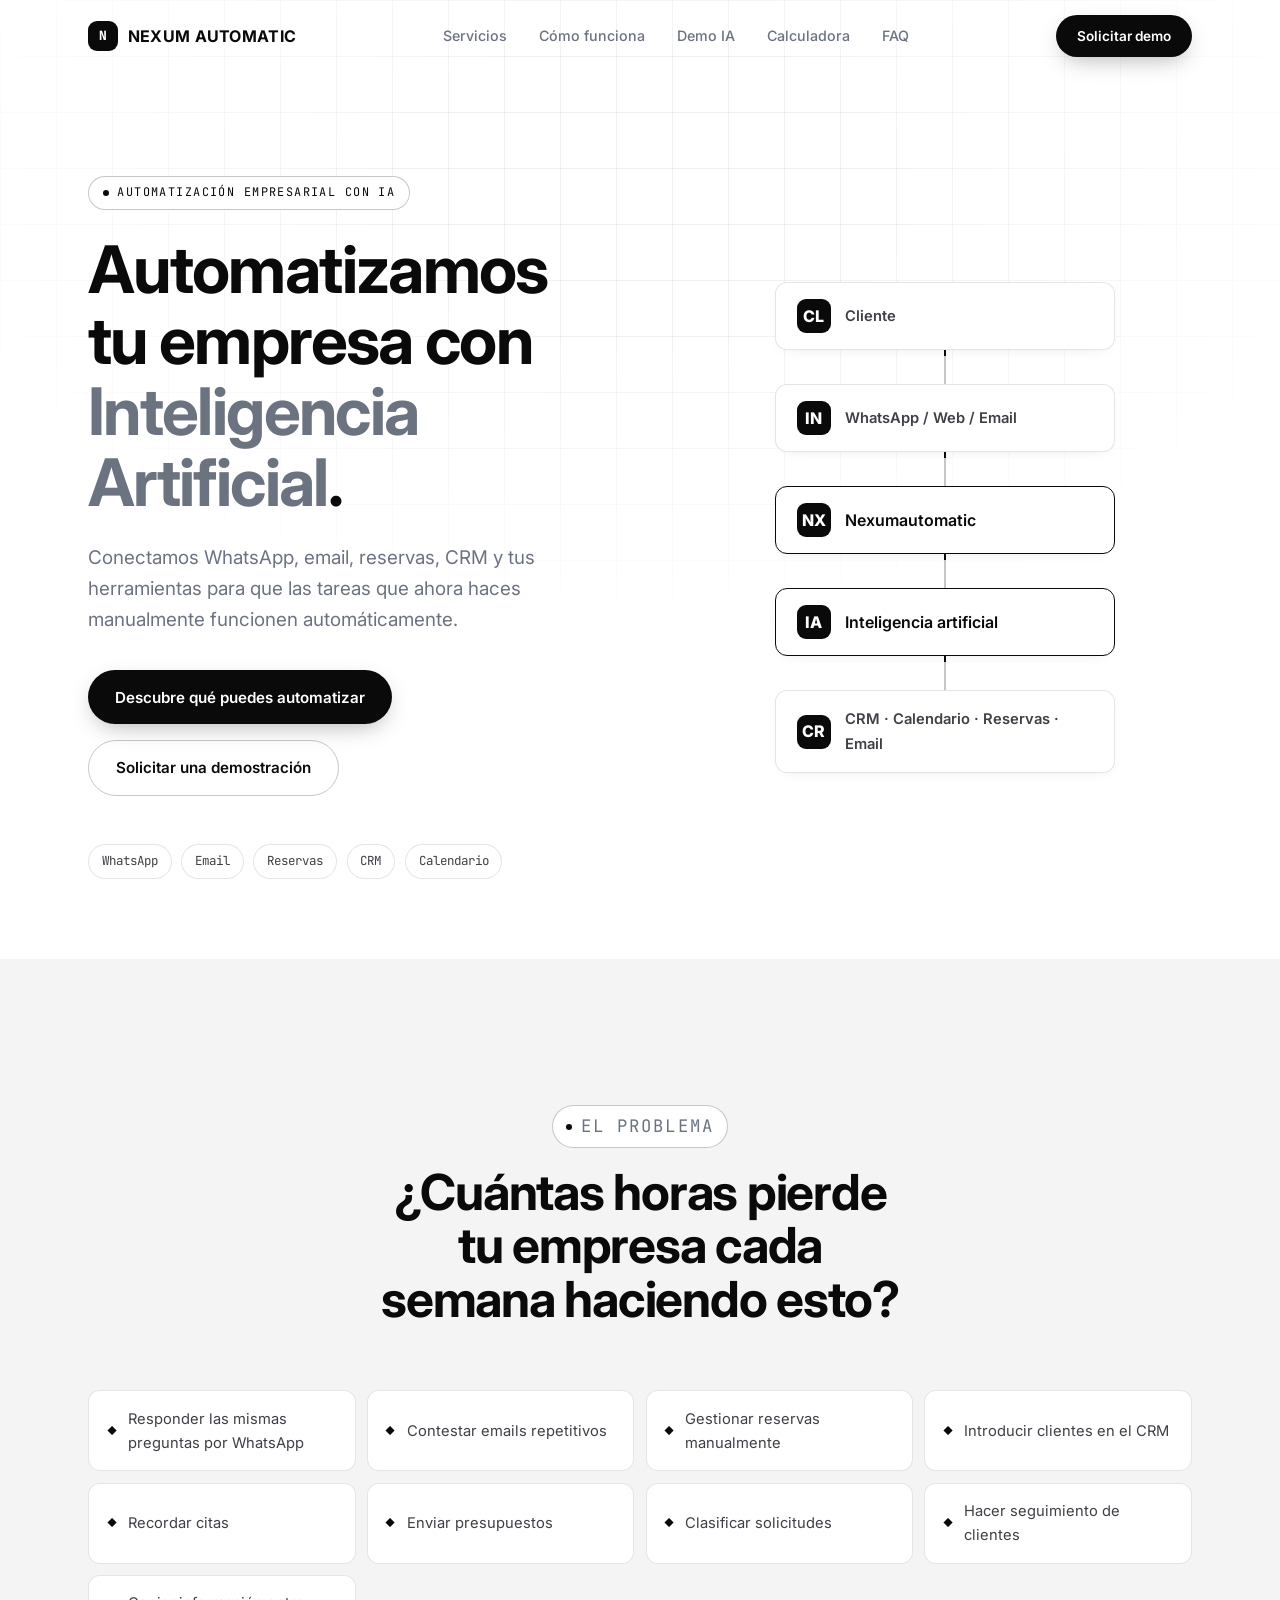
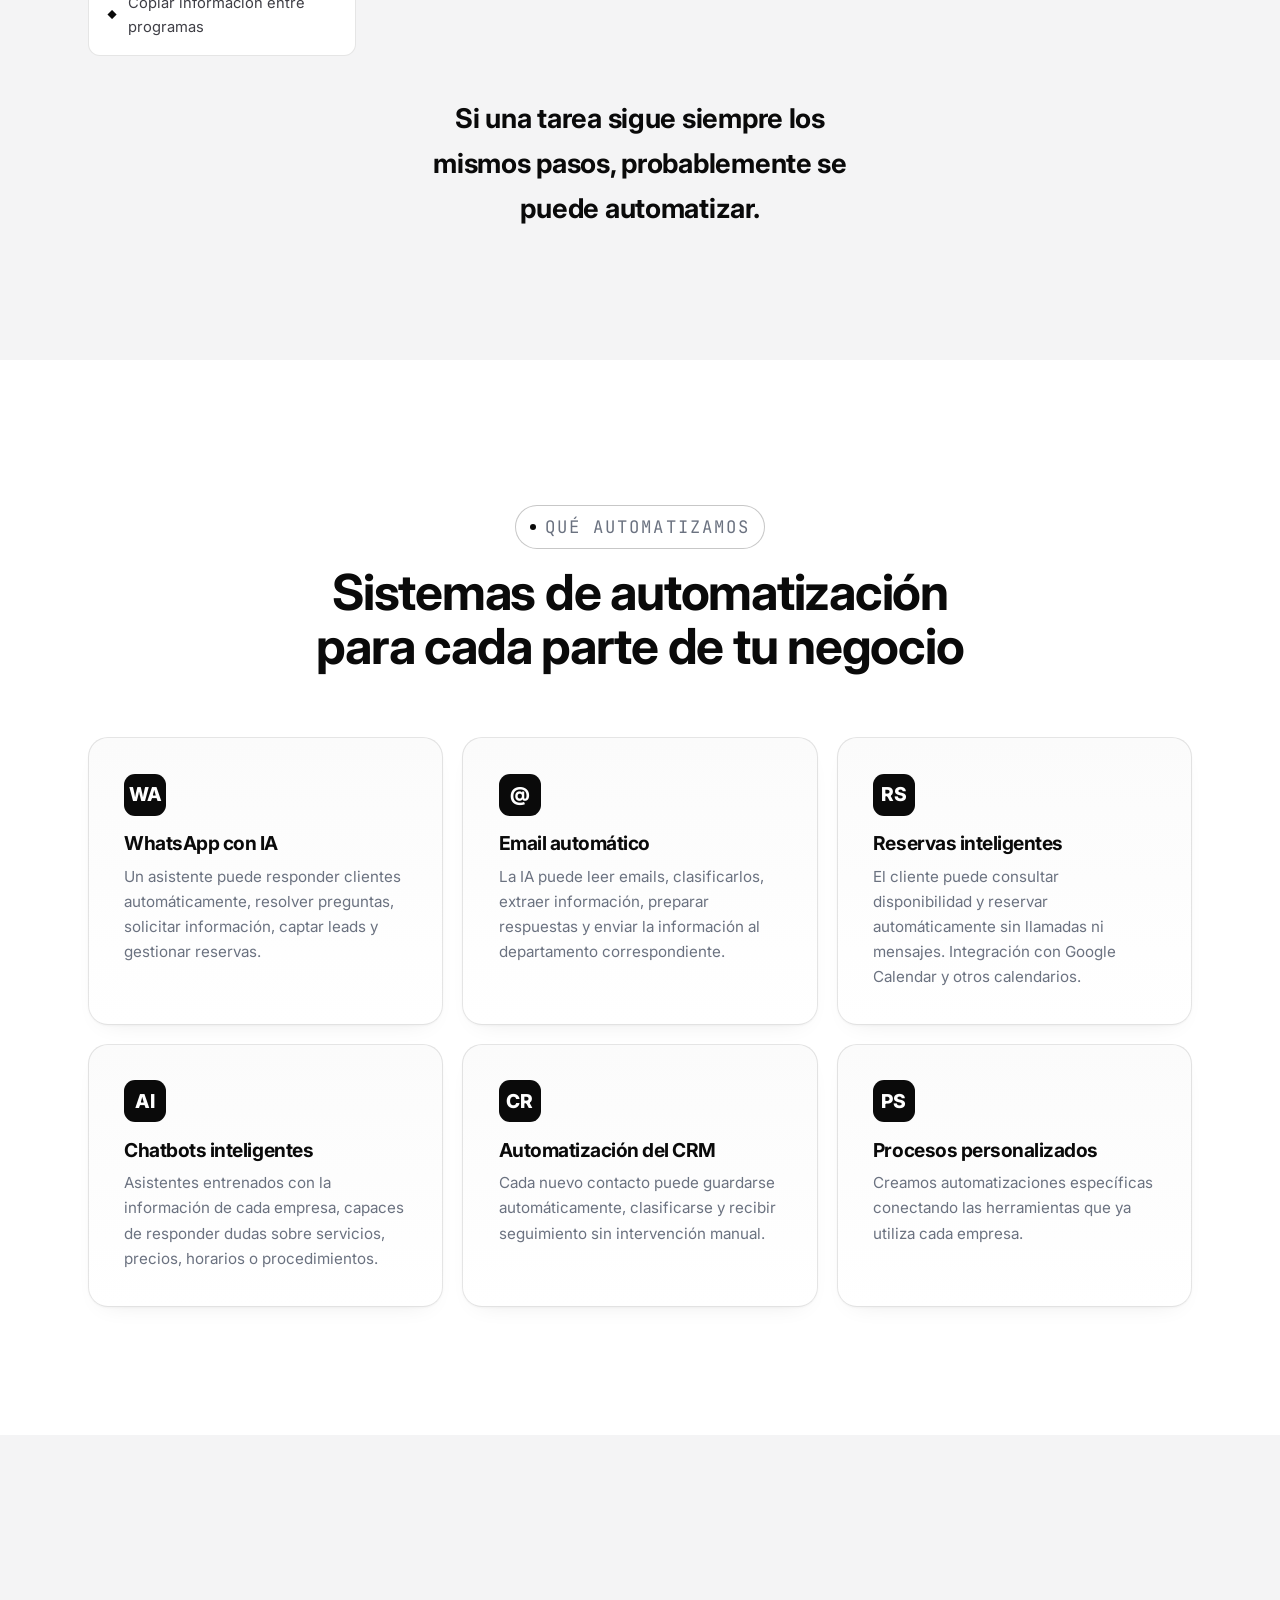
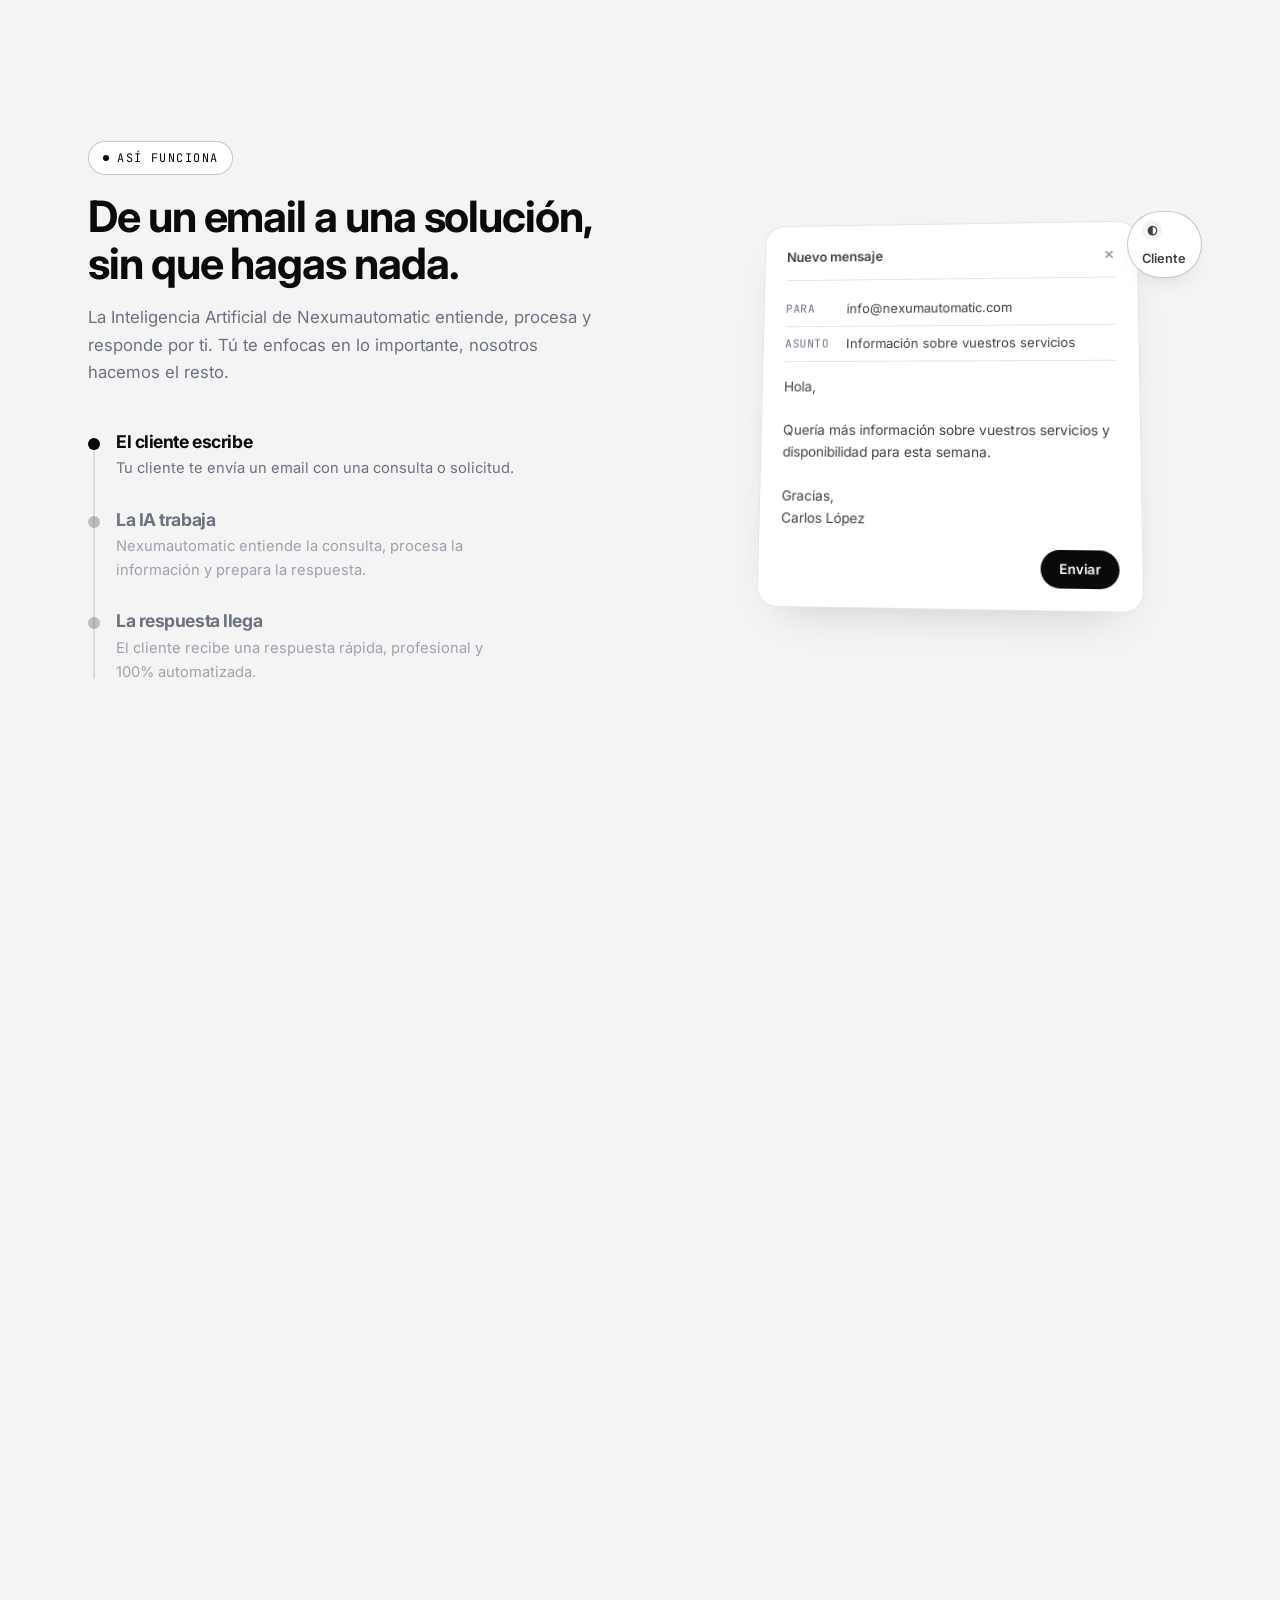
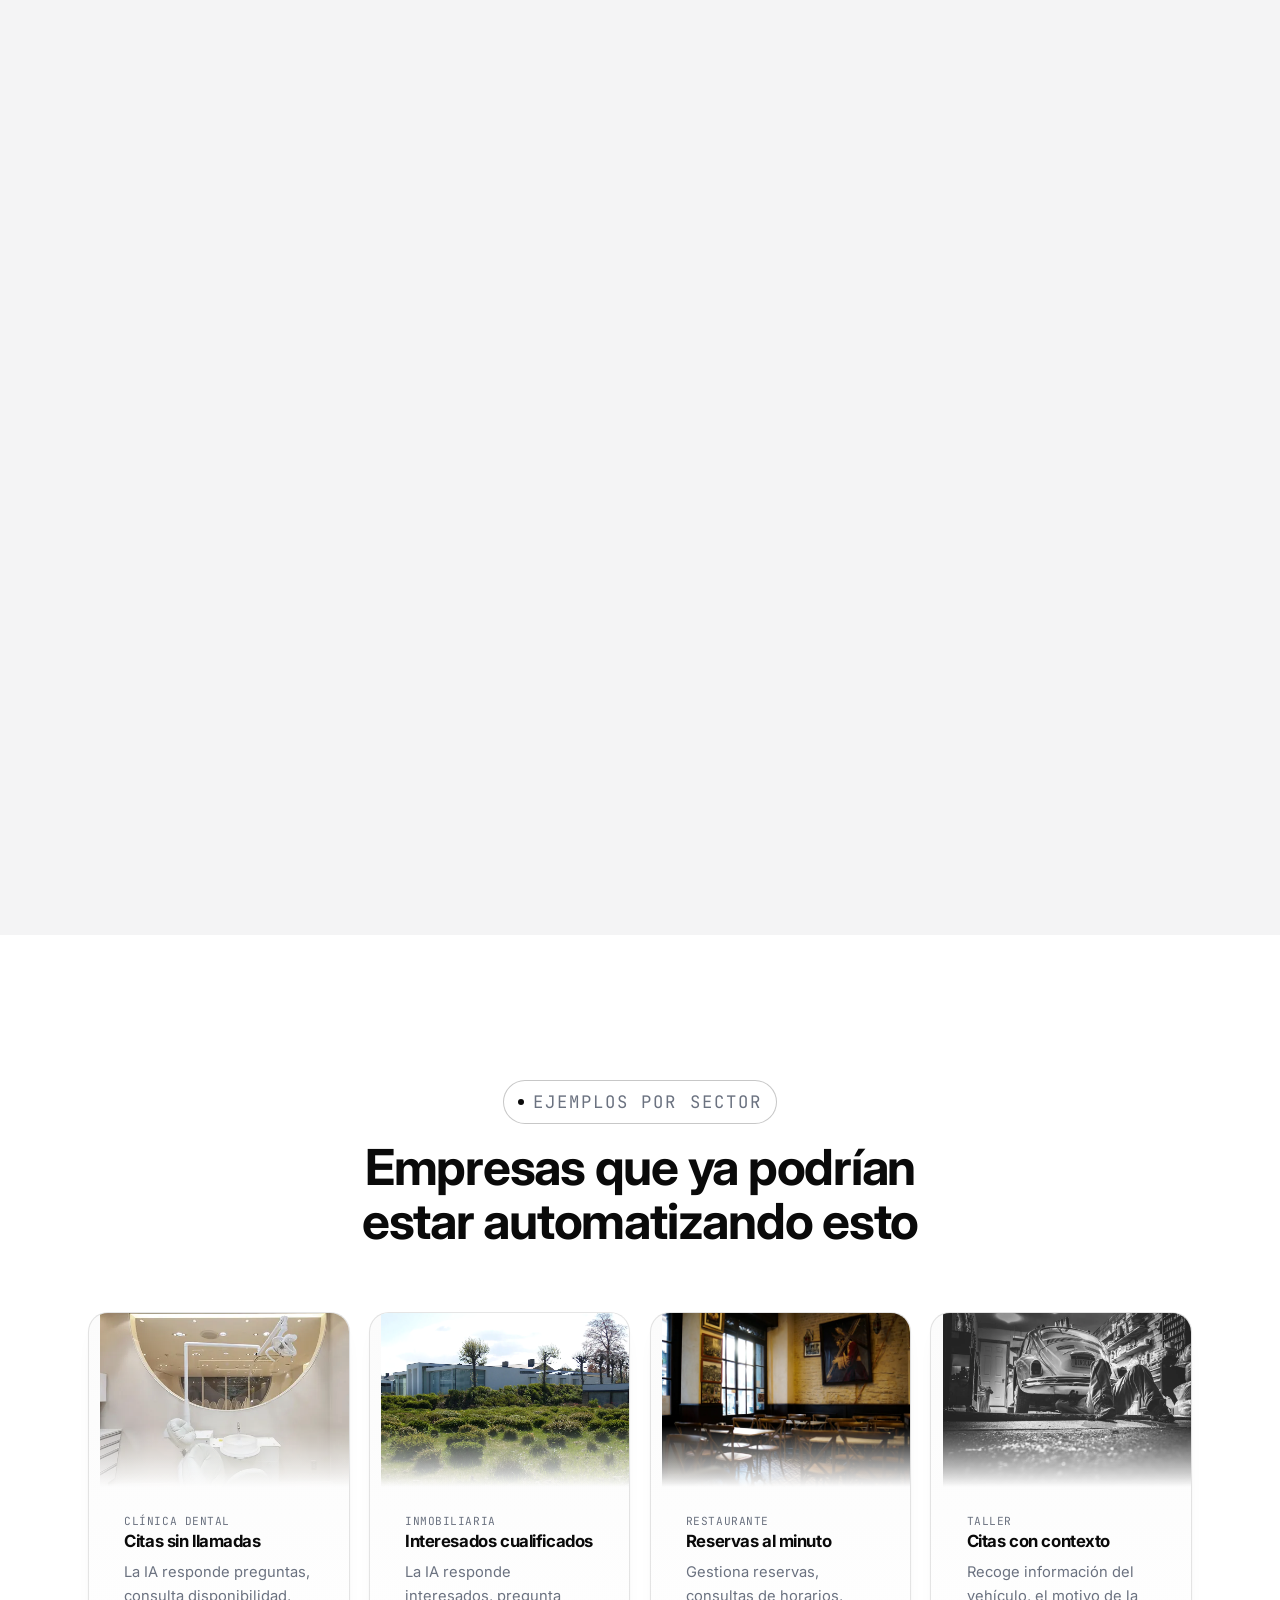
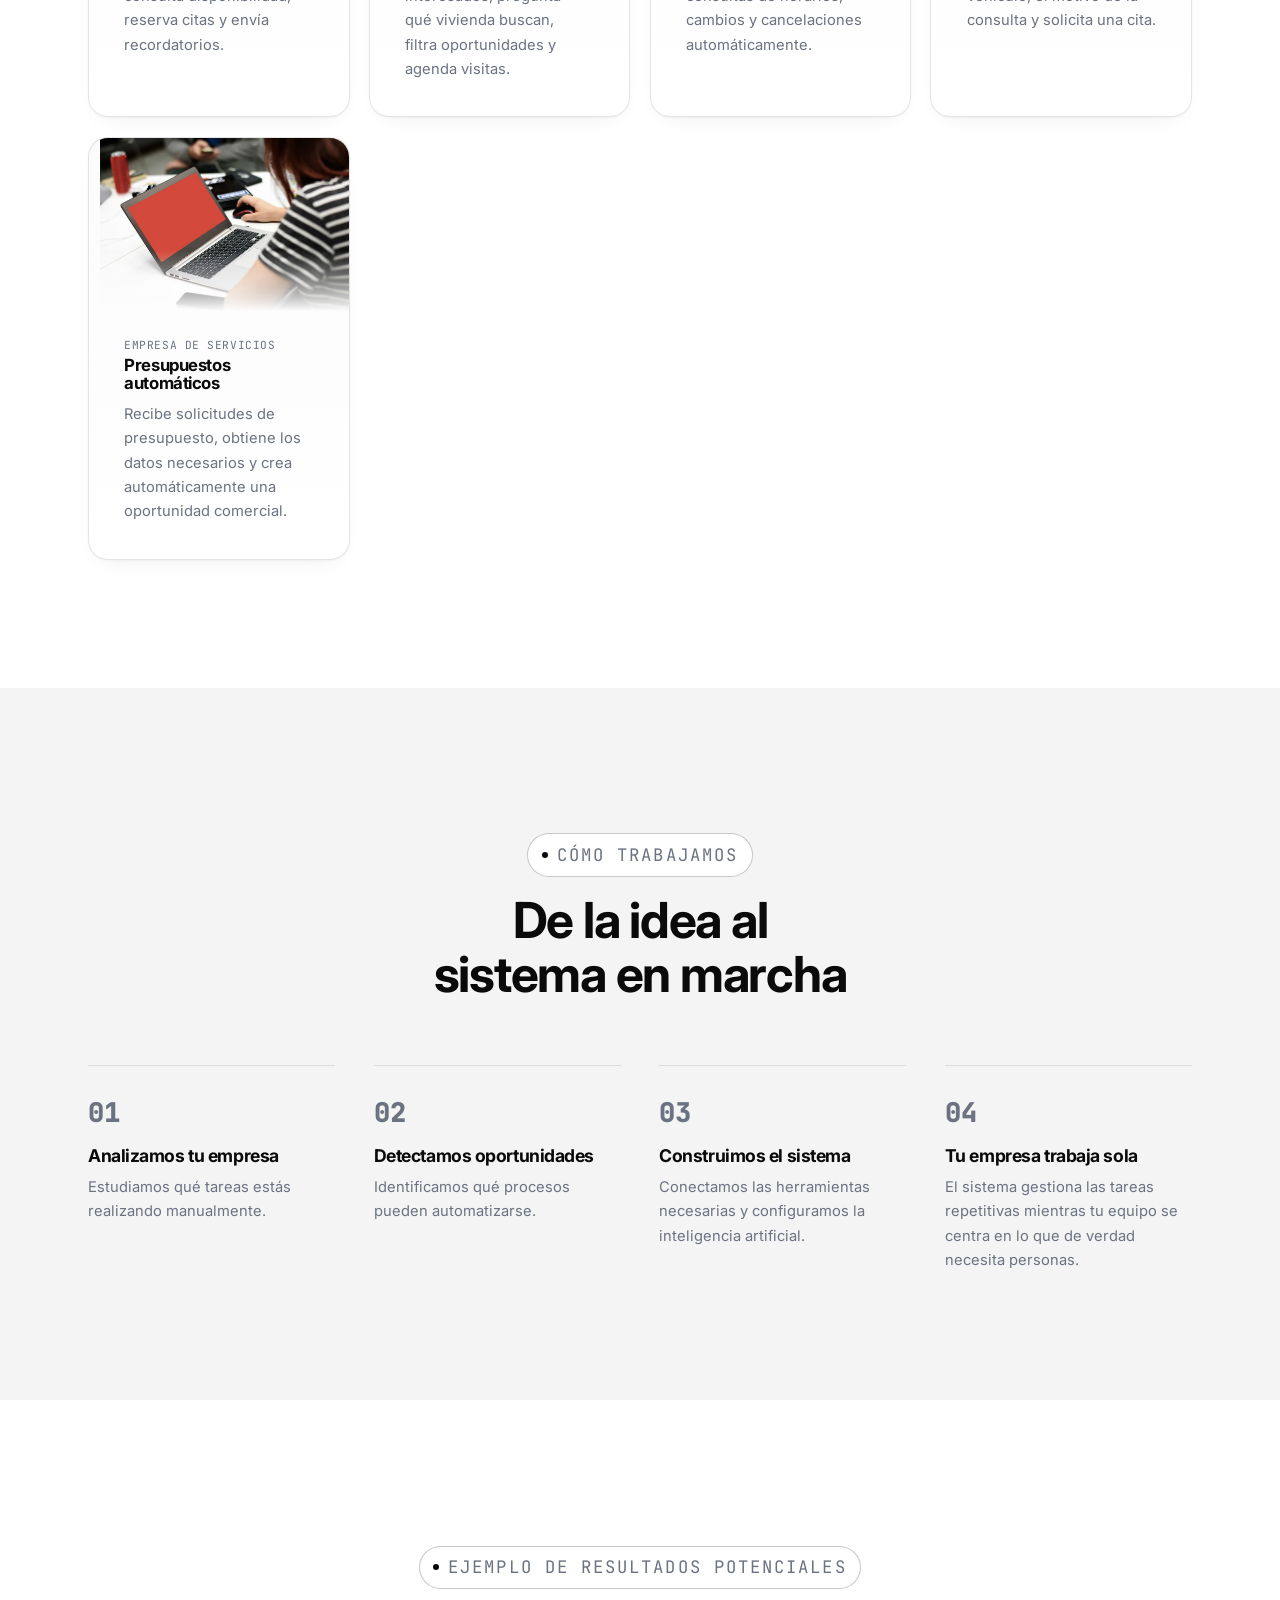
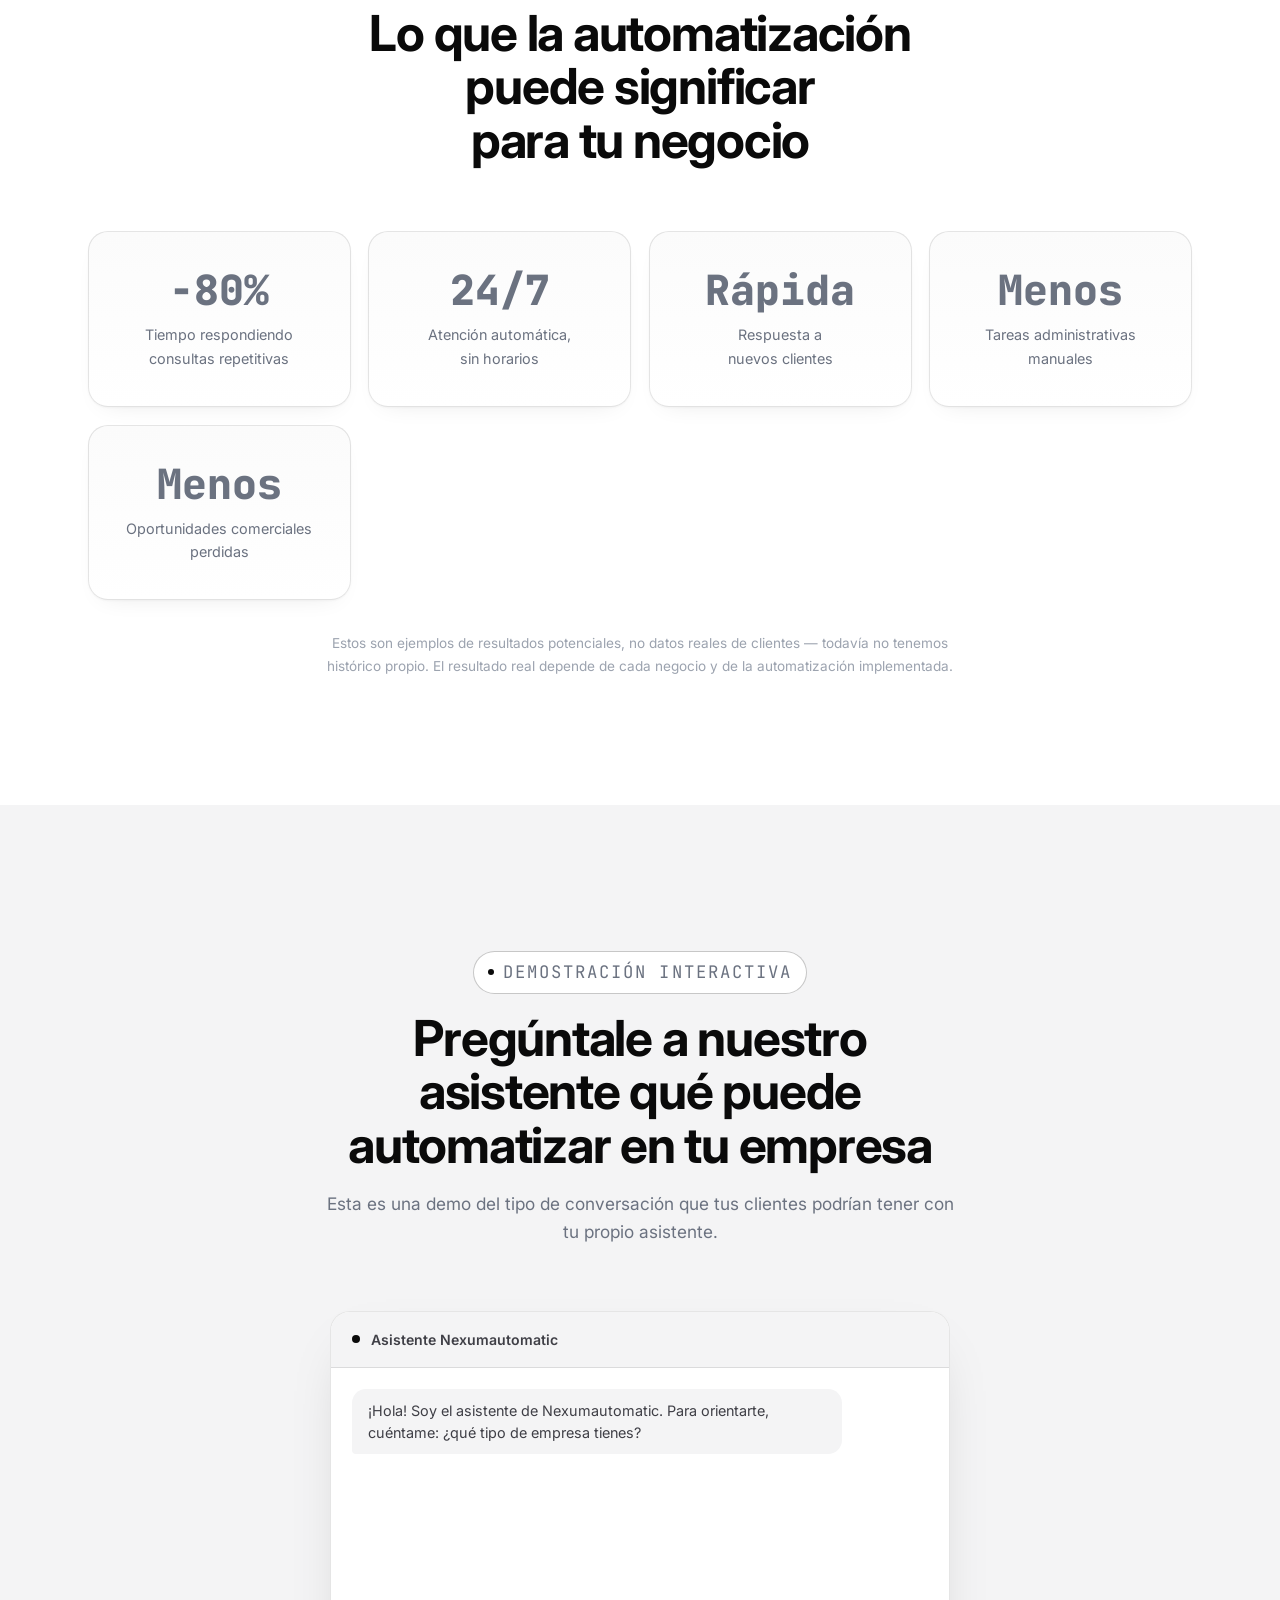
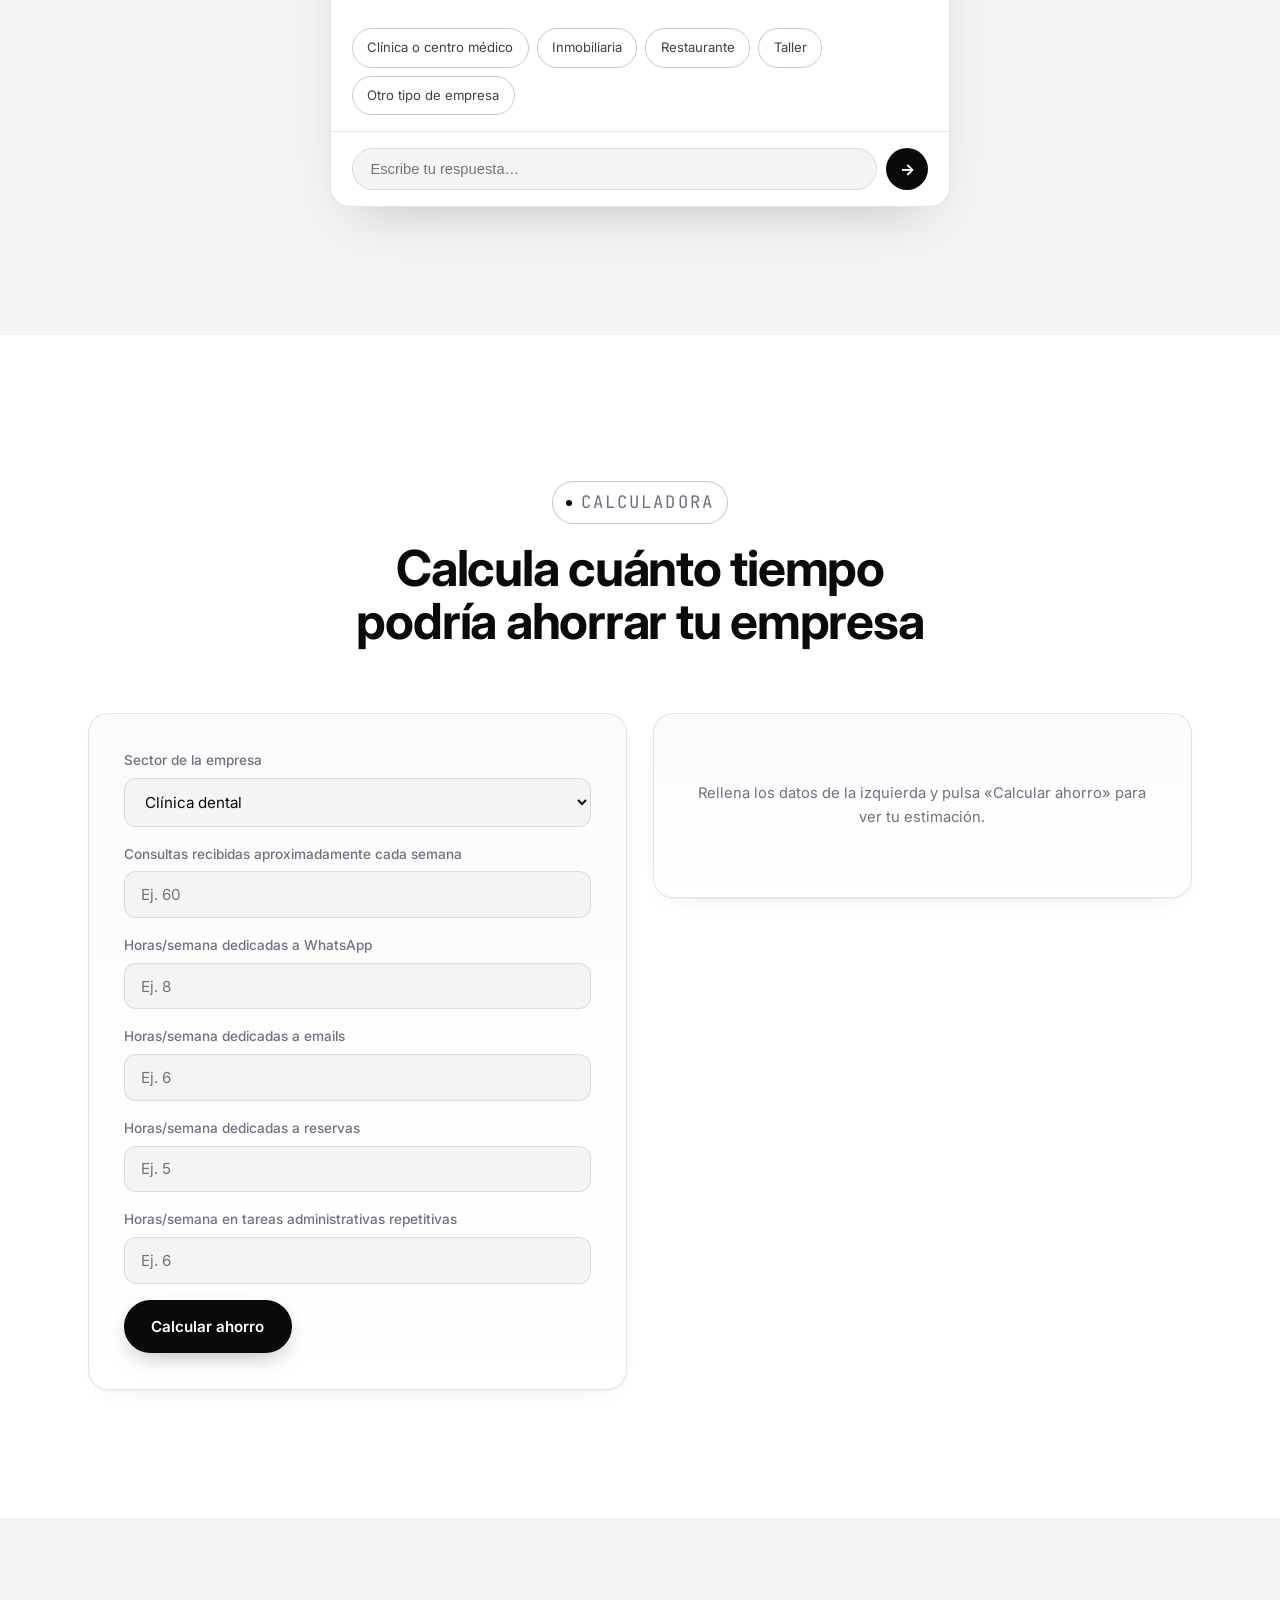
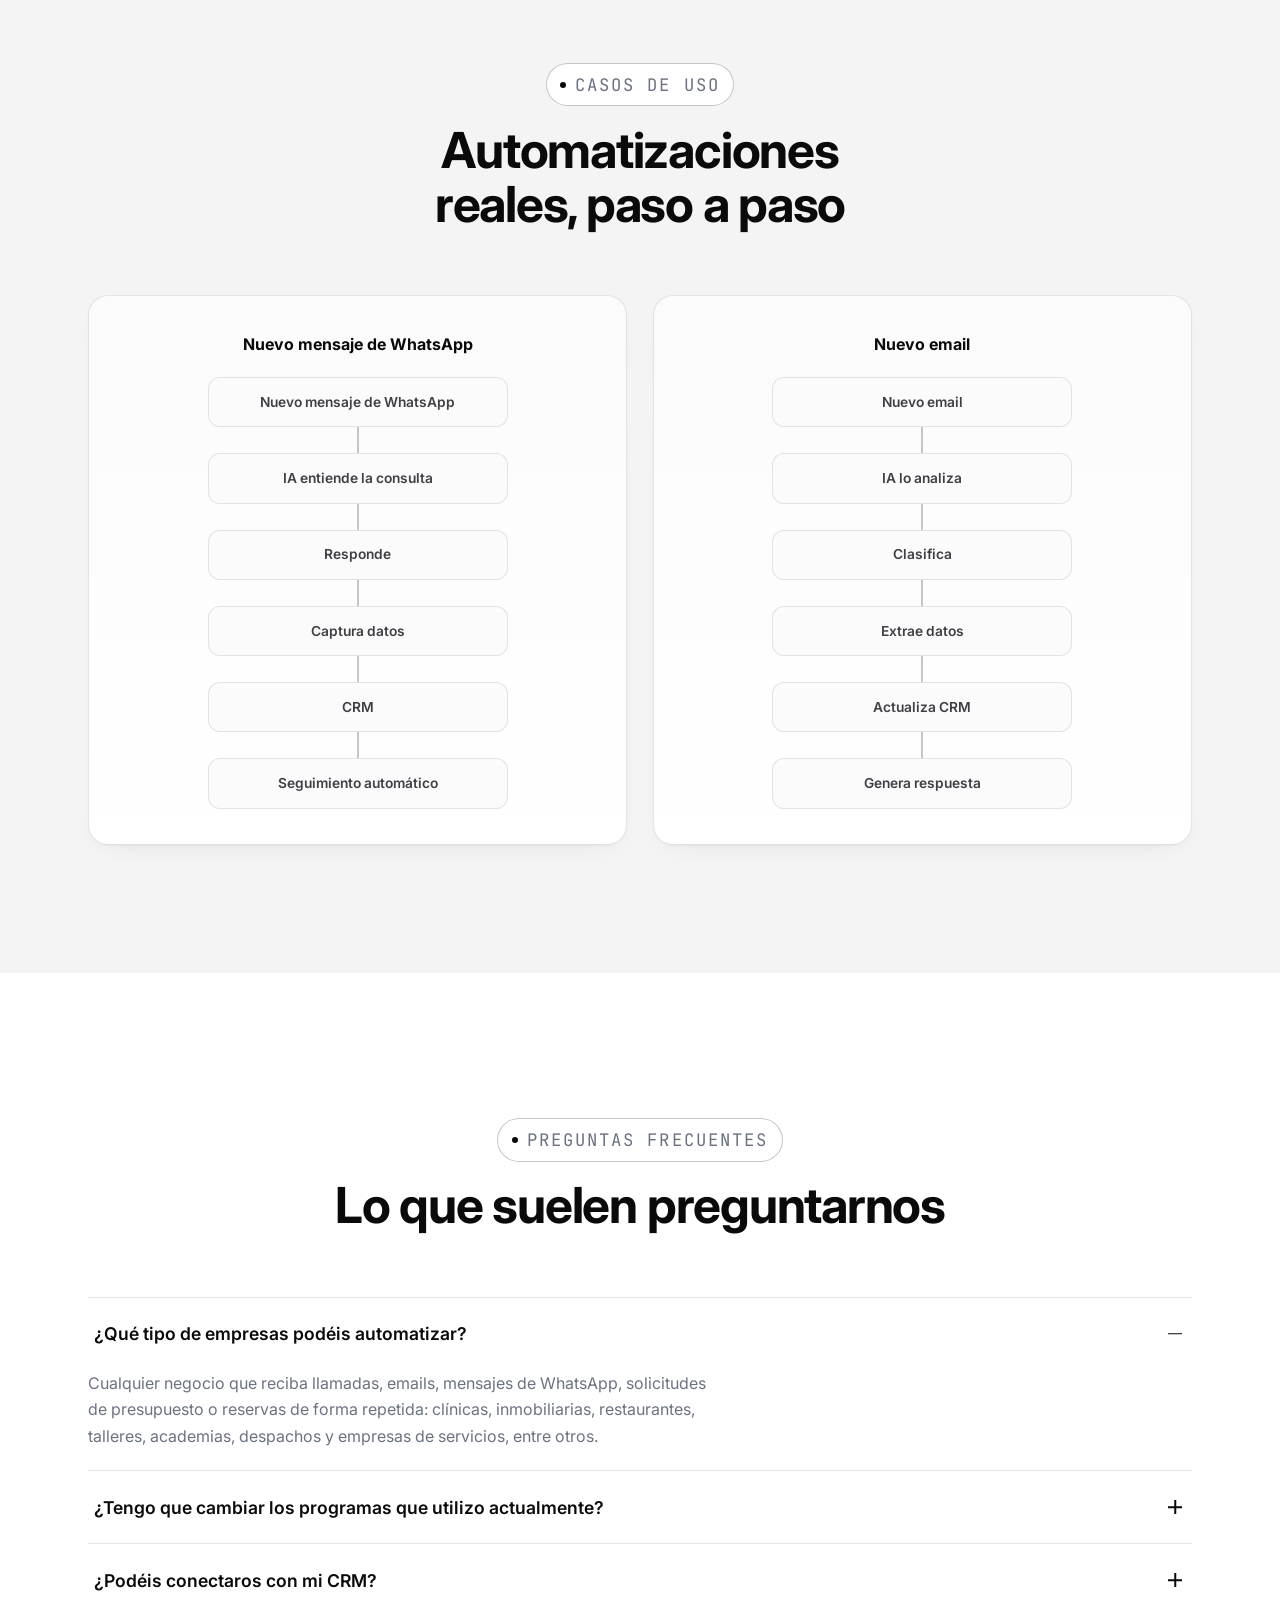
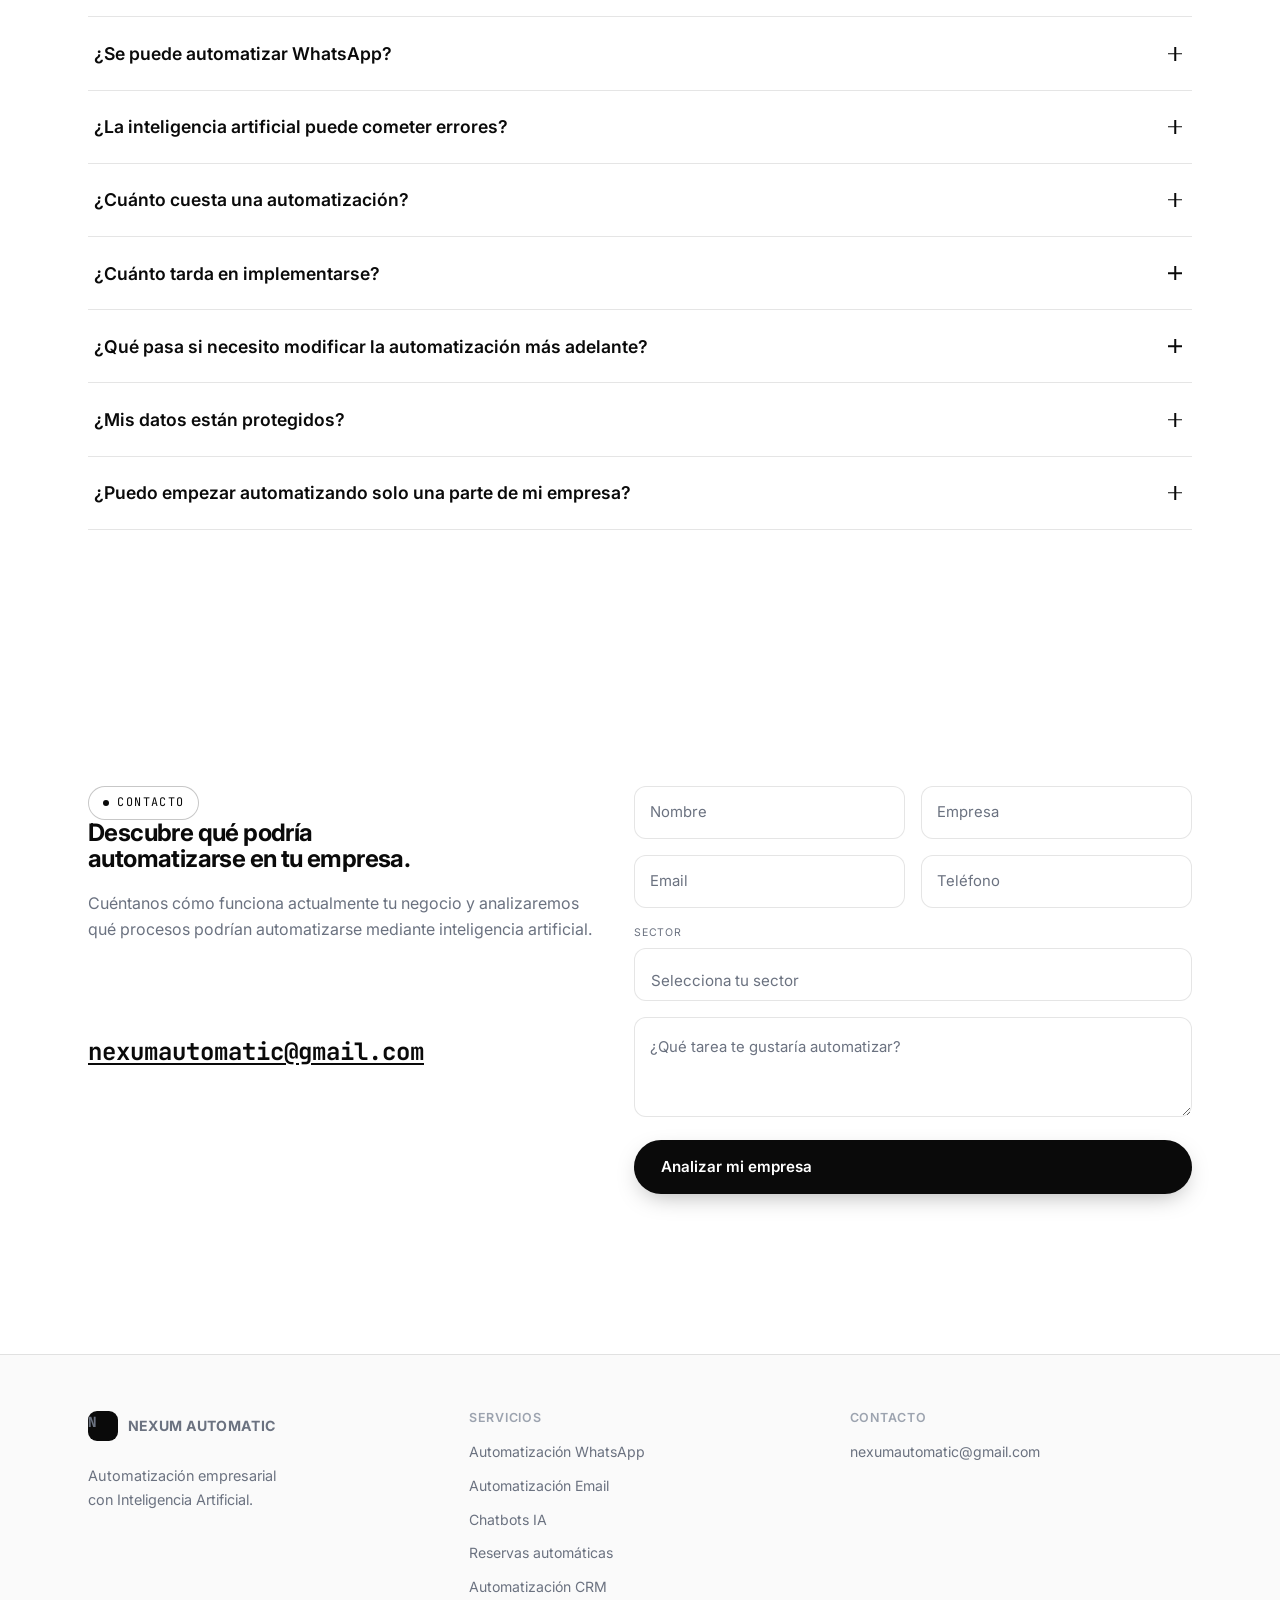
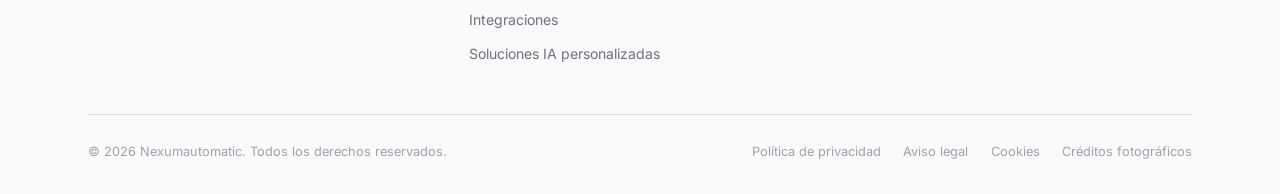
==== index.html @ 81f2df7d "Rehace "Cómo funciona" como scrollytelling 3D con GSAP ScrollTrigger Sustituye el mockup de chat por" ====
<!DOCTYPE html>
<html lang="es">
<head>
<meta charset="UTF-8">
<meta name="viewport" content="width=device-width, initial-scale=1.0">
<title>Nexumautomatic — Automatización empresarial con Inteligencia Artificial</title>
<meta name="description" content="Conectamos WhatsApp, email, reservas, CRM y tus herramientas para que las tareas que haces manualmente funcionen automáticamente con IA.">

<link rel="icon" type="image/svg+xml" href="assets/favicon.svg">

<link rel="preconnect" href="https://fonts.googleapis.com">
<link rel="preconnect" href="https://fonts.gstatic.com" crossorigin>
<link rel="stylesheet" href="https://fonts.googleapis.com/css2?family=JetBrains+Mono:wght@400;500;600;700;800&family=Inter:wght@300;400;500;600;700;800&display=swap">

<link rel="stylesheet" href="styles.css?v=20260904a">
<noscript><style>
  [data-reveal]{opacity:1!important;transform:none!important;}
  .faq-a{grid-template-rows:1fr!important;opacity:1!important;}
</style></noscript>
</head>
<body>
<a class="skip-link" href="#main">Saltar al contenido</a>

<nav class="nav" data-nav>
  <div class="nav-inner">
    <a class="brand" href="#top">
      <span class="brand-mark">N</span>
      <span>NEXUM AUTOMATIC</span>
    </a>
    <div class="nav-links" data-nav-links>
      <a class="nav-link" href="#servicios">Servicios</a>
      <a class="nav-link" href="#como-funciona">Cómo funciona</a>
      <a class="nav-link" href="#demo">Demo IA</a>
      <a class="nav-link" href="#calculadora">Calculadora</a>
      <a class="nav-link" href="#faq">FAQ</a>
    </div>
    <a class="btn btn-primary btn-sm nav-cta" href="#contacto">Solicitar demo</a>
    <button class="nav-burger" data-nav-burger aria-label="Abrir menú" aria-expanded="false">
      <span class="burger-lines"><span></span><span></span><span></span></span>
    </button>
  </div>
</nav>

<div class="nav-mobile" data-nav-mobile data-open="false">
  <div class="nav-mobile-list" data-nav-mobile-list>
    <a href="#servicios">Servicios</a>
    <a href="#como-funciona">Cómo funciona</a>
    <a href="#demo">Demo IA</a>
    <a href="#calculadora">Calculadora</a>
    <a href="#faq">FAQ</a>
    <a href="#contacto">Contacto</a>
  </div>
</div>

<main id="main">

  <!-- HERO -->
  <section class="hero" id="top">
    <div class="glow glow-blue" aria-hidden="true"></div>
    <div class="glow glow-violet" aria-hidden="true"></div>
    <div class="hero-grid-bg" aria-hidden="true"></div>
    <div class="hero-inner">
      <div>
        <p class="kicker hero-kicker">Automatización empresarial con IA</p>
        <h1 class="hero-title">Automatizamos tu empresa con <span class="text-grad">Inteligencia Artificial</span>.</h1>
        <p class="hero-sub">
          Conectamos WhatsApp, email, reservas, CRM y tus herramientas para que las tareas que ahora
          haces manualmente funcionen automáticamente.
        </p>
        <div class="hero-actions">
          <a class="btn btn-primary" href="#servicios">Descubre qué puedes automatizar</a>
          <a class="btn btn-outline" href="#contacto">Solicitar una demostración</a>
        </div>
        <div class="hero-meta">
          <span>WhatsApp</span>
          <span>Email</span>
          <span>Reservas</span>
          <span>CRM</span>
          <span>Calendario</span>
        </div>
      </div>

      <div class="diagram" data-reveal aria-hidden="true">
        <div class="diagram-node"><span class="diagram-icon">CL</span>Cliente</div>
        <div class="diagram-connector"></div>
        <div class="diagram-node"><span class="diagram-icon">IN</span>WhatsApp / Web / Email</div>
        <div class="diagram-connector"></div>
        <div class="diagram-node is-emphasis"><span class="diagram-icon">NX</span>Nexumautomatic</div>
        <div class="diagram-connector"></div>
        <div class="diagram-node is-emphasis"><span class="diagram-icon">IA</span>Inteligencia artificial</div>
        <div class="diagram-connector"></div>
        <div class="diagram-node"><span class="diagram-icon">CR</span>CRM · Calendario · Reservas · Email</div>
      </div>
    </div>
  </section>

  <!-- PROBLEMA -->
  <section class="section on-tint" id="problema">
    <div class="section-inner">
      <div class="section-head is-centered">
        <p class="kicker">El problema</p>
        <h2>¿Cuántas horas pierde tu empresa cada semana haciendo esto?</h2>
      </div>
      <div class="problem-list">
        <div class="problem-item" data-reveal>Responder las mismas preguntas por WhatsApp</div>
        <div class="problem-item" data-reveal data-reveal-delay="1">Contestar emails repetitivos</div>
        <div class="problem-item" data-reveal data-reveal-delay="2">Gestionar reservas manualmente</div>
        <div class="problem-item" data-reveal data-reveal-delay="3">Introducir clientes en el CRM</div>
        <div class="problem-item" data-reveal>Recordar citas</div>
        <div class="problem-item" data-reveal data-reveal-delay="1">Enviar presupuestos</div>
        <div class="problem-item" data-reveal data-reveal-delay="2">Clasificar solicitudes</div>
        <div class="problem-item" data-reveal data-reveal-delay="3">Hacer seguimiento de clientes</div>
        <div class="problem-item" data-reveal data-reveal-delay="4">Copiar información entre programas</div>
      </div>
      <p class="problem-close" data-reveal>Si una tarea sigue siempre los mismos pasos, probablemente se puede automatizar.</p>
    </div>
  </section>

  <!-- SERVICIOS -->
  <section class="section" id="servicios">
    <div class="section-inner">
      <div class="section-head is-centered">
        <p class="kicker">Qué automatizamos</p>
        <h2>Sistemas de automatización para cada parte de tu negocio</h2>
      </div>
      <div class="services-grid">
        <div class="card service-card" data-reveal>
          <span class="diagram-icon">WA</span>
          <h3>WhatsApp con IA</h3>
          <p>Un asistente puede responder clientes automáticamente, resolver preguntas, solicitar información, captar leads y gestionar reservas.</p>
        </div>
        <div class="card service-card" data-reveal data-reveal-delay="1">
          <span class="diagram-icon">@</span>
          <h3>Email automático</h3>
          <p>La IA puede leer emails, clasificarlos, extraer información, preparar respuestas y enviar la información al departamento correspondiente.</p>
        </div>
        <div class="card service-card" data-reveal data-reveal-delay="2">
          <span class="diagram-icon">RS</span>
          <h3>Reservas inteligentes</h3>
          <p>El cliente puede consultar disponibilidad y reservar automáticamente sin llamadas ni mensajes. Integración con Google Calendar y otros calendarios.</p>
        </div>
        <div class="card service-card" data-reveal>
          <span class="diagram-icon">AI</span>
          <h3>Chatbots inteligentes</h3>
          <p>Asistentes entrenados con la información de cada empresa, capaces de responder dudas sobre servicios, precios, horarios o procedimientos.</p>
        </div>
        <div class="card service-card" data-reveal data-reveal-delay="1">
          <span class="diagram-icon">CR</span>
          <h3>Automatización del CRM</h3>
          <p>Cada nuevo contacto puede guardarse automáticamente, clasificarse y recibir seguimiento sin intervención manual.</p>
        </div>
        <div class="card service-card" data-reveal data-reveal-delay="2">
          <span class="diagram-icon">PS</span>
          <h3>Procesos personalizados</h3>
          <p>Creamos automatizaciones específicas conectando las herramientas que ya utiliza cada empresa.</p>
        </div>
      </div>
    </div>
  </section>

  <!-- ASÍ FUNCIONA -->
  <section class="section howworks on-tint" id="como-funciona">
    <div class="hero-grid-bg" aria-hidden="true"></div>
    <div class="section-inner">
      <div class="howworks-pin" data-hw-pin>
        <div class="howworks-left">
          <p class="kicker">Así funciona</p>
          <h2 class="howworks-title">De un email a una solución, sin que hagas nada.</h2>
          <p class="howworks-sub">La Inteligencia Artificial de Nexumautomatic entiende, procesa y responde por ti. Tú te enfocas en lo importante, nosotros hacemos el resto.</p>

          <div class="howworks-steps" data-hw-steps>
            <div class="howworks-line" aria-hidden="true"><span class="howworks-line-fill" data-hw-line></span></div>
            <div class="howworks-step is-active" data-hw-step="0" data-reveal>
              <span class="howworks-dot" aria-hidden="true"></span>
              <div>
                <h3>El cliente escribe</h3>
                <p>Tu cliente te envía un email con una consulta o solicitud.</p>
              </div>
            </div>
            <div class="howworks-step" data-hw-step="1" data-reveal data-reveal-delay="1">
              <span class="howworks-dot" aria-hidden="true"></span>
              <div>
                <h3>La IA trabaja</h3>
                <p>Nexumautomatic entiende la consulta, procesa la información y prepara la respuesta.</p>
              </div>
            </div>
            <div class="howworks-step" data-hw-step="2" data-reveal data-reveal-delay="2">
              <span class="howworks-dot" aria-hidden="true"></span>
              <div>
                <h3>La respuesta llega</h3>
                <p>El cliente recibe una respuesta rápida, profesional y 100% automatizada.</p>
              </div>
            </div>
          </div>
        </div>

        <div class="howworks-scene" data-hw-scene aria-hidden="true">
          <div class="hw-card hw-email" data-hw-email-in>
            <div class="hw-email-head">
              <span>Nuevo mensaje</span>
              <span class="hw-email-x">×</span>
            </div>
            <div class="hw-email-field"><span>Para</span>info@nexumautomatic.com</div>
            <div class="hw-email-field"><span>Asunto</span>Información sobre vuestros servicios</div>
            <div class="hw-email-body">
              Hola,<br><br>
              Quería más información sobre vuestros servicios y disponibilidad para esta semana.<br><br>
              Gracias,<br>Carlos López
            </div>
            <div class="hw-email-foot">
              <span class="hw-email-send" data-hw-send-btn>Enviar</span>
            </div>
          </div>
          <span class="hw-envelope" data-hw-envelope aria-hidden="true">✉</span>
          <span class="hw-badge hw-badge-client" data-hw-badge-client><span class="hw-badge-icon">◐</span>Cliente</span>

          <div class="hw-card hw-ai" data-hw-ai>
            <div class="hw-ai-head"><span class="hw-ai-tag">02</span>IA Nexumautomatic</div>
            <div class="hw-ai-body">
              <div class="hw-ai-core" data-hw-core>
                <span class="hw-ai-ring"></span>
                <span class="hw-ai-ring hw-ai-ring-2"></span>
                <span class="hw-ai-mark">N</span>
              </div>
              <ul class="hw-ai-checklist" data-hw-checklist>
                <li data-hw-check>Entiende la consulta</li>
                <li data-hw-check>Extrae información clave</li>
                <li data-hw-check>Consulta disponibilidad</li>
                <li data-hw-check>Prepara la respuesta</li>
                <li data-hw-check>Actualiza el CRM</li>
                <li data-hw-check>Programa seguimiento</li>
              </ul>
            </div>
          </div>

          <div class="hw-card hw-email hw-email-out" data-hw-email-out>
            <div class="hw-email-field"><span>De</span>nexumautomatic@gmail.com</div>
            <div class="hw-email-field"><span>Para</span>carlos.lopez@gmail.com</div>
            <div class="hw-email-field"><span>Asunto</span>Información sobre nuestros servicios</div>
            <div class="hw-email-body">
              Hola Carlos,<br><br>
              Gracias por tu mensaje. Te paso toda la información que necesitas sobre nuestros servicios y disponibilidad para esta semana.<br><br>
              Quedamos a tu disposición para cualquier duda.<br><br>
              Un saludo,<br>Equipo Nexumautomatic
            </div>
          </div>
          <span class="hw-badge hw-badge-done" data-hw-badge-done><span class="hw-badge-icon">✓</span>Cliente</span>
          <span class="hw-notif" data-hw-notif aria-hidden="true">✉<b>1</b></span>
        </div>
      </div>
    </div>
  </section>

  <!-- SECTORES -->
  <section class="section" id="sectores">
    <div class="section-inner">
      <div class="section-head is-centered">
        <p class="kicker">Ejemplos por sector</p>
        <h2>Empresas que ya podrían estar automatizando esto</h2>
      </div>
      <div class="sector-grid">
        <div class="card sector-card" data-reveal>
          <img class="sector-photo" src="assets/img/sector-dental.webp" alt="Sala de una clínica dental moderna" loading="lazy" decoding="async" width="1200" height="800">
          <span class="sector-tag">Clínica dental</span>
          <h3>Citas sin llamadas</h3>
          <p>La IA responde preguntas, consulta disponibilidad, reserva citas y envía recordatorios.</p>
        </div>
        <div class="card sector-card" data-reveal data-reveal-delay="1">
          <img class="sector-photo" src="assets/img/sector-inmobiliaria.webp" alt="Vivienda moderna representativa del sector inmobiliario" loading="lazy" decoding="async" width="1200" height="800">
          <span class="sector-tag">Inmobiliaria</span>
          <h3>Interesados cualificados</h3>
          <p>La IA responde interesados, pregunta qué vivienda buscan, filtra oportunidades y agenda visitas.</p>
        </div>
        <div class="card sector-card" data-reveal data-reveal-delay="2">
          <img class="sector-photo" src="assets/img/sector-restaurante.webp" alt="Interior acogedor de un restaurante con mesas de madera" loading="lazy" decoding="async" width="1200" height="800">
          <span class="sector-tag">Restaurante</span>
          <h3>Reservas al minuto</h3>
          <p>Gestiona reservas, consultas de horarios, cambios y cancelaciones automáticamente.</p>
        </div>
        <div class="card sector-card" data-reveal data-reveal-delay="3">
          <img class="sector-photo" src="assets/img/sector-taller.webp" alt="Mecánico trabajando bajo un vehículo en un taller" loading="lazy" decoding="async" width="1200" height="800">
          <span class="sector-tag">Taller</span>
          <h3>Citas con contexto</h3>
          <p>Recoge información del vehículo, el motivo de la consulta y solicita una cita.</p>
        </div>
        <div class="card sector-card" data-reveal>
          <img class="sector-photo" src="assets/img/sector-servicios.webp" alt="Equipo de una empresa de servicios trabajando con ordenadores portátiles" loading="lazy" decoding="async" width="1200" height="800">
          <span class="sector-tag">Empresa de servicios</span>
          <h3>Presupuestos automáticos</h3>
          <p>Recibe solicitudes de presupuesto, obtiene los datos necesarios y crea automáticamente una oportunidad comercial.</p>
        </div>
      </div>
    </div>
  </section>

  <!-- PROCESO -->
  <section class="section on-tint" id="proceso">
    <div class="section-inner">
      <div class="section-head is-centered">
        <p class="kicker">Cómo trabajamos</p>
        <h2>De la idea al sistema en marcha</h2>
      </div>
      <div class="process-grid">
        <div class="process-item" data-reveal>
          <div class="process-num text-grad">01</div>
          <h3>Analizamos tu empresa</h3>
          <p>Estudiamos qué tareas estás realizando manualmente.</p>
        </div>
        <div class="process-item" data-reveal data-reveal-delay="1">
          <div class="process-num text-grad">02</div>
          <h3>Detectamos oportunidades</h3>
          <p>Identificamos qué procesos pueden automatizarse.</p>
        </div>
        <div class="process-item" data-reveal data-reveal-delay="2">
          <div class="process-num text-grad">03</div>
          <h3>Construimos el sistema</h3>
          <p>Conectamos las herramientas necesarias y configuramos la inteligencia artificial.</p>
        </div>
        <div class="process-item" data-reveal data-reveal-delay="3">
          <div class="process-num text-grad">04</div>
          <h3>Tu empresa trabaja sola</h3>
          <p>El sistema gestiona las tareas repetitivas mientras tu equipo se centra en lo que de verdad necesita personas.</p>
        </div>
      </div>
    </div>
  </section>

  <!-- IMPACTO -->
  <section class="section" id="impacto">
    <div class="section-inner">
      <div class="section-head is-centered">
        <p class="kicker">Ejemplo de resultados potenciales</p>
        <h2>Lo que la automatización puede significar para tu negocio</h2>
      </div>
      <div class="impact-grid">
        <div class="card impact-card" data-reveal>
          <div class="impact-num text-grad">-80%</div>
          <p>Tiempo respondiendo consultas repetitivas</p>
        </div>
        <div class="card impact-card" data-reveal data-reveal-delay="1">
          <div class="impact-num text-grad">24/7</div>
          <p>Atención automática, sin horarios</p>
        </div>
        <div class="card impact-card" data-reveal data-reveal-delay="2">
          <div class="impact-num text-grad">Rápida</div>
          <p>Respuesta a nuevos clientes</p>
        </div>
        <div class="card impact-card" data-reveal data-reveal-delay="3">
          <div class="impact-num text-grad">Menos</div>
          <p>Tareas administrativas manuales</p>
        </div>
        <div class="card impact-card" data-reveal data-reveal-delay="4">
          <div class="impact-num text-grad">Menos</div>
          <p>Oportunidades comerciales perdidas</p>
        </div>
      </div>
      <p class="impact-disclaimer">Estos son ejemplos de resultados potenciales, no datos reales de clientes — todavía no tenemos histórico propio. El resultado real depende de cada negocio y de la automatización implementada.</p>
    </div>
  </section>

  <!-- DEMO IA -->
  <section class="section on-tint" id="demo">
    <div class="section-inner">
      <div class="section-head is-centered">
        <p class="kicker">Demostración interactiva</p>
        <h2>Pregúntale a nuestro asistente qué puede automatizar en tu empresa</h2>
        <p>Esta es una demo del tipo de conversación que tus clientes podrían tener con tu propio asistente.</p>
      </div>
      <div class="demo-shell" data-reveal>
        <div class="demo-head">
          <span class="demo-dot" aria-hidden="true"></span>
          <span class="demo-title">Asistente Nexumautomatic</span>
        </div>
        <div class="demo-body" data-demo-body aria-live="polite"></div>
        <div class="demo-suggestions" data-demo-suggestions></div>
        <form class="demo-form" data-demo-form>
          <input class="demo-input" type="text" data-demo-input placeholder="Escribe tu respuesta…" aria-label="Tu respuesta">
          <button class="demo-send" type="submit" aria-label="Enviar">→</button>
        </form>
      </div>
    </div>
  </section>

  <!-- CALCULADORA -->
  <section class="section" id="calculadora">
    <div class="section-inner">
      <div class="section-head is-centered">
        <p class="kicker">Calculadora</p>
        <h2>Calcula cuánto tiempo podría ahorrar tu empresa</h2>
      </div>
      <div class="calc-shell" data-reveal>
        <div class="card">
          <div class="calc-field">
            <label for="calc-sector">Sector de la empresa</label>
            <select id="calc-sector" data-calc-sector>
              <option value="Clínica dental">Clínica dental</option>
              <option value="Clínica estética">Clínica estética</option>
              <option value="Inmobiliaria">Inmobiliaria</option>
              <option value="Restaurante">Restaurante</option>
              <option value="Taller">Taller</option>
              <option value="Academia">Academia</option>
              <option value="Despacho profesional">Despacho profesional</option>
              <option value="Centro médico">Centro médico</option>
              <option value="Empresa de servicios">Empresa de servicios</option>
              <option value="Otro">Otro</option>
            </select>
          </div>
          <div class="calc-field">
            <label for="calc-consultas">Consultas recibidas aproximadamente cada semana</label>
            <input id="calc-consultas" type="number" min="0" step="1" placeholder="Ej. 60" data-calc-consultas>
          </div>
          <div class="calc-field">
            <label for="calc-whatsapp">Horas/semana dedicadas a WhatsApp</label>
            <input id="calc-whatsapp" type="number" min="0" step="1" placeholder="Ej. 8" data-calc-hours="whatsapp">
          </div>
          <div class="calc-field">
            <label for="calc-email">Horas/semana dedicadas a emails</label>
            <input id="calc-email" type="number" min="0" step="1" placeholder="Ej. 6" data-calc-hours="email">
          </div>
          <div class="calc-field">
            <label for="calc-reservas">Horas/semana dedicadas a reservas</label>
            <input id="calc-reservas" type="number" min="0" step="1" placeholder="Ej. 5" data-calc-hours="reservas">
          </div>
          <div class="calc-field">
            <label for="calc-admin">Horas/semana en tareas administrativas repetitivas</label>
            <input id="calc-admin" type="number" min="0" step="1" placeholder="Ej. 6" data-calc-hours="admin">
          </div>
          <button class="btn btn-primary" type="button" data-calc-submit>Calcular ahorro</button>
        </div>

        <div class="card calc-result">
          <div data-calc-empty class="calc-locked">Rellena los datos de la izquierda y pulsa «Calcular ahorro» para ver tu estimación.</div>

          <div data-calc-output hidden>
            <div class="calc-result-row">
              <span class="calc-result-label">Actualmente</span>
              <span class="calc-result-value" data-calc-current>—</span>
            </div>
            <div class="calc-result-row">
              <span class="calc-result-label">Con automatización</span>
              <span class="calc-result-value" data-calc-automated>—</span>
            </div>
            <div class="calc-result-row calc-saving">
              <span class="calc-result-label">Ahorro potencial</span>
              <span class="calc-result-value" data-calc-saving>—</span>
            </div>
            <p class="calc-disclaimer">Estimación orientativa. El ahorro real depende de los procesos y características de cada empresa.</p>

            <form class="calc-gate" data-calc-gate>
              <p>Deja tus datos para ver el informe completo y que te contactemos con una propuesta a medida.</p>
              <div class="field"><input type="text" required placeholder=" " data-lead-name><label>Nombre</label></div>
              <div class="field"><input type="text" required placeholder=" " data-lead-company><label>Empresa</label></div>
              <div class="field"><input type="email" required placeholder=" " data-lead-email><label>Email</label></div>
              <div class="field"><input type="tel" placeholder=" " data-lead-phone><label>Teléfono (opcional)</label></div>
              <button class="btn btn-primary" type="submit">Ver informe completo</button>
            </form>

            <div data-calc-report hidden>
              <p class="calc-disclaimer" data-calc-report-text></p>
            </div>
          </div>
        </div>
      </div>
    </div>
  </section>

  <!-- CASOS DE USO -->
  <section class="section on-tint" id="casos">
    <div class="section-inner">
      <div class="section-head is-centered">
        <p class="kicker">Casos de uso</p>
        <h2>Automatizaciones reales, paso a paso</h2>
      </div>
      <div class="workflows-grid">
        <div class="card" data-reveal>
          <p class="workflow-title">Nuevo mensaje de WhatsApp</p>
          <div class="workflow-steps">
            <div class="workflow-step">Nuevo mensaje de WhatsApp</div>
            <div class="workflow-connector"></div>
            <div class="workflow-step">IA entiende la consulta</div>
            <div class="workflow-connector"></div>
            <div class="workflow-step">Responde</div>
            <div class="workflow-connector"></div>
            <div class="workflow-step">Captura datos</div>
            <div class="workflow-connector"></div>
            <div class="workflow-step">CRM</div>
            <div class="workflow-connector"></div>
            <div class="workflow-step">Seguimiento automático</div>
          </div>
        </div>
        <div class="card" data-reveal data-reveal-delay="1">
          <p class="workflow-title">Nuevo email</p>
          <div class="workflow-steps">
            <div class="workflow-step">Nuevo email</div>
            <div class="workflow-connector"></div>
            <div class="workflow-step">IA lo analiza</div>
            <div class="workflow-connector"></div>
            <div class="workflow-step">Clasifica</div>
            <div class="workflow-connector"></div>
            <div class="workflow-step">Extrae datos</div>
            <div class="workflow-connector"></div>
            <div class="workflow-step">Actualiza CRM</div>
            <div class="workflow-connector"></div>
            <div class="workflow-step">Genera respuesta</div>
          </div>
        </div>
      </div>
    </div>
  </section>

  <!-- FAQ -->
  <section class="section" id="faq">
    <div class="section-inner">
      <div class="section-head is-centered">
        <p class="kicker">Preguntas frecuentes</p>
        <h2>Lo que suelen preguntarnos</h2>
      </div>
      <div class="faq-list" data-faqs>

        <div class="faq-item" data-faq-item data-open="true">
          <button class="faq-q" data-faq-toggle aria-expanded="true" aria-controls="faq-a-0">
            <span>¿Qué tipo de empresas podéis automatizar?</span>
            <span class="faq-icon" aria-hidden="true"></span>
          </button>
          <div class="faq-a" id="faq-a-0"><div class="faq-a-inner"><p>Cualquier negocio que reciba llamadas, emails, mensajes de WhatsApp, solicitudes de presupuesto o reservas de forma repetida: clínicas, inmobiliarias, restaurantes, talleres, academias, despachos y empresas de servicios, entre otros.</p></div></div>
        </div>
        <div class="faq-item" data-faq-item>
          <button class="faq-q" data-faq-toggle aria-expanded="false" aria-controls="faq-a-1">
            <span>¿Tengo que cambiar los programas que utilizo actualmente?</span>
            <span class="faq-icon" aria-hidden="true"></span>
          </button>
          <div class="faq-a" id="faq-a-1"><div class="faq-a-inner"><p>No. Conectamos la automatización a las herramientas que ya usas siempre que sea posible, en lugar de pedirte que cambies de sistema.</p></div></div>
        </div>
        <div class="faq-item" data-faq-item>
          <button class="faq-q" data-faq-toggle aria-expanded="false" aria-controls="faq-a-2">
            <span>¿Podéis conectaros con mi CRM?</span>
            <span class="faq-icon" aria-hidden="true"></span>
          </button>
          <div class="faq-a" id="faq-a-2"><div class="faq-a-inner"><p>En la mayoría de los casos sí. Analizamos tu CRM durante el diagnóstico inicial para confirmar la integración exacta.</p></div></div>
        </div>
        <div class="faq-item" data-faq-item>
          <button class="faq-q" data-faq-toggle aria-expanded="false" aria-controls="faq-a-3">
            <span>¿Se puede automatizar WhatsApp?</span>
            <span class="faq-icon" aria-hidden="true"></span>
          </button>
          <div class="faq-a" id="faq-a-3"><div class="faq-a-inner"><p>Sí, a través de WhatsApp Business API: respuestas automáticas, gestión de reservas, captación de leads y derivación a una persona cuando hace falta.</p></div></div>
        </div>
        <div class="faq-item" data-faq-item>
          <button class="faq-q" data-faq-toggle aria-expanded="false" aria-controls="faq-a-4">
            <span>¿La inteligencia artificial puede cometer errores?</span>
            <span class="faq-icon" aria-hidden="true"></span>
          </button>
          <div class="faq-a" id="faq-a-4"><div class="faq-a-inner"><p>Como cualquier sistema, puede equivocarse en casos límite. Por eso cada automatización incluye un punto claro de derivación a una persona para los casos que lo requieran.</p></div></div>
        </div>
        <div class="faq-item" data-faq-item>
          <button class="faq-q" data-faq-toggle aria-expanded="false" aria-controls="faq-a-5">
            <span>¿Cuánto cuesta una automatización?</span>
            <span class="faq-icon" aria-hidden="true"></span>
          </button>
          <div class="faq-a" id="faq-a-5"><div class="faq-a-inner"><p>Depende del alcance y de las herramientas a conectar. Tras el diagnóstico inicial te damos un presupuesto cerrado, sin sorpresas.</p></div></div>
        </div>
        <div class="faq-item" data-faq-item>
          <button class="faq-q" data-faq-toggle aria-expanded="false" aria-controls="faq-a-6">
            <span>¿Cuánto tarda en implementarse?</span>
            <span class="faq-icon" aria-hidden="true"></span>
          </button>
          <div class="faq-a" id="faq-a-6"><div class="faq-a-inner"><p>Una automatización de un solo canal suele estar lista en cuestión de días. Los proyectos con varias integraciones llevan algo más, según su complejidad.</p></div></div>
        </div>
        <div class="faq-item" data-faq-item>
          <button class="faq-q" data-faq-toggle aria-expanded="false" aria-controls="faq-a-7">
            <span>¿Qué pasa si necesito modificar la automatización más adelante?</span>
            <span class="faq-icon" aria-hidden="true"></span>
          </button>
          <div class="faq-a" id="faq-a-7"><div class="faq-a-inner"><p>Los sistemas se ajustan cuando lo necesites: cambios de horarios, nuevos servicios o procesos adicionales se incorporan sin rehacer todo desde cero.</p></div></div>
        </div>
        <div class="faq-item" data-faq-item>
          <button class="faq-q" data-faq-toggle aria-expanded="false" aria-controls="faq-a-8">
            <span>¿Mis datos están protegidos?</span>
            <span class="faq-icon" aria-hidden="true"></span>
          </button>
          <div class="faq-a" id="faq-a-8"><div class="faq-a-inner"><p>Los flujos se configuran para tratar únicamente la información necesaria para cada tarea. Puedes pedir en cualquier momento un detalle de qué datos se procesan y cómo.</p></div></div>
        </div>
        <div class="faq-item" data-faq-item>
          <button class="faq-q" data-faq-toggle aria-expanded="false" aria-controls="faq-a-9">
            <span>¿Puedo empezar automatizando solo una parte de mi empresa?</span>
            <span class="faq-icon" aria-hidden="true"></span>
          </button>
          <div class="faq-a" id="faq-a-9"><div class="faq-a-inner"><p>Sí, es lo más habitual: empezar por un canal (por ejemplo WhatsApp) y añadir más automatizaciones según los resultados.</p></div></div>
        </div>

      </div>
    </div>
  </section>

  <!-- CONTACTO -->
  <section class="section contact-section" id="contacto">
    <div class="glow glow-cyan" aria-hidden="true" style="width:480px;height:480px;bottom:-200px;left:50%;transform:translateX(-50%);"></div>
    <div class="section-inner">
      <div class="contact-grid">
        <div>
          <p class="kicker">Contacto</p>
          <h2>Descubre qué podría automatizarse en tu empresa.</h2>
          <p class="section-head p" style="color:var(--mute);margin-top:1.1rem;max-width:34rem;">
            Cuéntanos cómo funciona actualmente tu negocio y analizaremos qué procesos podrían
            automatizarse mediante inteligencia artificial.
          </p>
          <a class="contact-email" data-contact-email href="mailto:nexumautomatic@gmail.com">nexumautomatic@gmail.com</a>
        </div>

        <form class="contact-form" data-contact-form novalidate>
          <div class="form-row is-two">
            <div class="field"><input type="text" id="c-name" name="name" required placeholder=" "><label for="c-name">Nombre</label></div>
            <div class="field"><input type="text" id="c-company" name="company" required placeholder=" "><label for="c-company">Empresa</label></div>
          </div>
          <div class="form-row is-two">
            <div class="field"><input type="email" id="c-email" name="email" required placeholder=" "><label for="c-email">Email</label></div>
            <div class="field"><input type="tel" id="c-phone" name="phone" placeholder=" "><label for="c-phone">Teléfono</label></div>
          </div>
          <div class="field">
            <span class="field-select-label">Sector</span>
            <select id="c-sector" name="sector" required>
              <option value="" disabled selected>Selecciona tu sector</option>
              <option>Clínica dental</option>
              <option>Clínica estética</option>
              <option>Inmobiliaria</option>
              <option>Restaurante</option>
              <option>Taller</option>
              <option>Academia</option>
              <option>Despacho profesional</option>
              <option>Centro médico</option>
              <option>Empresa de servicios</option>
              <option>Otro</option>
            </select>
          </div>
          <div class="field">
            <textarea id="c-task" name="task" required placeholder=" "></textarea>
            <label for="c-task">¿Qué tarea te gustaría automatizar?</label>
          </div>
          <button type="submit" class="btn btn-primary contact-submit" data-contact-submit>
            <span class="btn-label">Analizar mi empresa</span>
            <span class="btn-spinner" aria-hidden="true"></span>
          </button>
          <p class="contact-success" data-contact-success aria-live="polite"></p>
        </form>
      </div>
    </div>
  </section>

</main>

<footer class="footer">
  <div class="footer-inner">
    <div class="footer-top">
      <div class="footer-col">
        <div class="brand"><span class="brand-mark">N</span><span>NEXUM AUTOMATIC</span></div>
        <p class="footer-brand-tagline">Automatización empresarial con Inteligencia Artificial.</p>
      </div>
      <div class="footer-col">
        <h4>Servicios</h4>
        <a href="#servicios">Automatización WhatsApp</a>
        <a href="#servicios">Automatización Email</a>
        <a href="#servicios">Chatbots IA</a>
        <a href="#servicios">Reservas automáticas</a>
        <a href="#servicios">Automatización CRM</a>
        <a href="#servicios">Integraciones</a>
        <a href="#servicios">Soluciones IA personalizadas</a>
      </div>
      <div class="footer-col">
        <h4>Contacto</h4>
        <a href="mailto:nexumautomatic@gmail.com">nexumautomatic@gmail.com</a>
      </div>
    </div>
    <div class="footer-bottom">
      <span>© 2026 Nexumautomatic. Todos los derechos reservados.</span>
      <div class="footer-legal">
        <a href="privacidad.html">Política de privacidad</a>
        <a href="aviso-legal.html">Aviso legal</a>
        <a href="cookies.html">Cookies</a>
        <a href="creditos.html">Créditos fotográficos</a>
      </div>
    </div>
  </div>
</footer>

<script defer src="lib/gsap.min.js"></script>
<script defer src="lib/ScrollTrigger.min.js"></script>
<script defer src="lib/manifest.js"></script>
<script defer src="main.js?v=20260904a"></script>
</body>
</html>
---- styles.css ----
/* =============================================================
   1. Tokens — monochrome black / white / gray palette
   ============================================================= */
:root {
  --bg:        #ffffff;
  --bg-1:      #fafafa;
  --bg-2:      #f4f4f5;
  --bg-card:   #ffffff;
  --bg-card-2: #fbfbfb;
  --line:      rgba(0,0,0,0.10);
  --line-2:    rgba(0,0,0,0.22);

  --ink:       #0a0a0a;
  --ink-soft:  #3f3f46;
  --mute:      #6b7280;
  --mute-2:    #9ca3af;

  --accent:    #0a0a0a;
  --accent-2:  #0a0a0a;
  --accent-3:  #0a0a0a;
  --accent-grad: #0a0a0a;

  --glow-blue:   transparent;
  --glow-violet: transparent;
  --glow-cyan:   transparent;

  --mono: "JetBrains Mono", ui-monospace, SFMono-Regular, Menlo, Consolas, monospace;
  --sans: "Inter", -apple-system, BlinkMacSystemFont, "Segoe UI", sans-serif;

  --ease-out:  cubic-bezier(0.16, 1, 0.3, 1);
  --ease-soft: cubic-bezier(0.25, 0.46, 0.45, 0.94);

  --container: 1200px;
  --gutter: clamp(1.25rem, 4vw, 3rem);
  --radius: 20px;
  --radius-sm: 12px;
}

@property --angle { syntax: "<angle>"; inherits: false; initial-value: 0deg; }

/* =============================================================
   2. Reset & base
   ============================================================= */
*, *::before, *::after { box-sizing: border-box; margin: 0; }
html {
  -webkit-text-size-adjust: 100%;
  tab-size: 2;
  scroll-behavior: smooth;
  overflow-x: clip;
  color-scheme: light;
}
@media (prefers-reduced-motion: reduce) { html { scroll-behavior: auto; } }

body {
  background: var(--bg);
  color: var(--ink);
  font-family: var(--sans);
  font-size: 16px;
  line-height: 1.65;
  -webkit-font-smoothing: antialiased;
  text-rendering: optimizeLegibility;
  overflow-x: clip;
  overscroll-behavior-y: none;
}

img, svg, video { display: block; max-width: 100%; }
img { height: auto; }
button { font: inherit; color: inherit; cursor: pointer; border: 0; background: none; }
a { color: inherit; text-decoration: none; }
ul { list-style: none; padding: 0; }
p { text-wrap: pretty; }
h1, h2, h3, h4 { text-wrap: balance; line-height: 1.08; letter-spacing: -0.025em; font-weight: 700; }
::selection { background: var(--ink); color: #fff; }

:focus-visible { outline: 2px solid var(--ink); outline-offset: 3px; border-radius: 4px; }

/* =============================================================
   3. Utilities
   ============================================================= */
.skip-link {
  position: fixed; top: -100px; left: 1rem; z-index: 9999;
  padding: .6rem 1.1rem; background: var(--ink); color: #fff;
  border-radius: 8px; font-weight: 600; font-size: .85rem;
}
.skip-link:focus { top: 1rem; }

.container { max-width: var(--container); margin-inline: auto; padding-inline: var(--gutter); }
.section { position: relative; padding-block: clamp(4.5rem, 10vw, 8rem); }
.section-inner { max-width: var(--container); margin-inline: auto; padding-inline: var(--gutter); position: relative; }
.section.on-tint { background: var(--bg-2); }
.section.on-tint::before, .section.on-tint::after { content: none; }

.kicker {
  display: inline-flex; align-items: center; gap: .55rem;
  font-family: var(--mono); font-size: .74rem; letter-spacing: .12em; text-transform: uppercase;
  color: var(--ink);
  padding: .4rem .85rem; border-radius: 999px;
  background: #fff; border: 1px solid var(--line-2);
}
.kicker::before { content: ""; width: 6px; height: 6px; border-radius: 50%; background: var(--ink); }

.section-head { max-width: 42rem; margin-bottom: clamp(2.5rem, 6vw, 4rem); }
.section-head.is-centered { margin-inline: auto; text-align: center; }
.section-head h2 { font-size: clamp(1.9rem, 4.2vw, 3.1rem); margin-top: 1.1rem; }
.section-head p { color: var(--mute); font-size: 1.08rem; margin-top: 1.1rem; max-width: 40rem; }
.section-head.is-centered p { margin-inline: auto; }

.text-grad { color: var(--mute); }

/* Ambient glow orbs — disabled in the monochrome theme */
.glow { display: none; }

/* =============================================================
   4. Components
   ============================================================= */

.btn {
  display: inline-flex; align-items: center; gap: .55rem;
  padding: .9rem 1.7rem; border-radius: 999px;
  font-size: .95rem; font-weight: 600;
  white-space: nowrap; position: relative;
  transition: transform .4s var(--ease-soft), box-shadow .4s var(--ease-soft), border-color .3s, background .3s;
}
.btn-primary {
  background: var(--ink); color: #fff;
  box-shadow: 0 8px 24px -8px rgba(0,0,0,0.35);
}
.btn-primary:hover { transform: translateY(-2px); box-shadow: 0 14px 32px -8px rgba(0,0,0,0.4); }
.btn-primary:active { transform: translateY(0); transition-duration: .1s; }
.btn-outline { border: 1px solid var(--line-2); color: var(--ink); }
.btn-outline:hover { border-color: var(--ink); background: rgba(0,0,0,0.04); transform: translateY(-2px); }
.btn-sm { padding: .65rem 1.2rem; font-size: .85rem; }

/* Nav */
.nav {
  position: fixed; top: 0; inset-inline: 0; z-index: 100;
  border-bottom: 1px solid transparent;
  transition: background-color .4s var(--ease-out), backdrop-filter .4s var(--ease-out), border-color .4s var(--ease-out);
}
.nav.is-scrolled {
  background: rgba(255,255,255,0.82);
  backdrop-filter: blur(16px) saturate(160%);
  -webkit-backdrop-filter: blur(16px) saturate(160%);
  border-bottom-color: var(--line);
}
.nav-inner {
  max-width: var(--container); margin-inline: auto; padding-inline: var(--gutter);
  height: 72px; display: flex; align-items: center; justify-content: space-between;
}
.brand { font-weight: 700; font-size: 1rem; letter-spacing: .02em; display: flex; align-items: center; gap: .6rem; }
.brand-mark {
  width: 30px; height: 30px; border-radius: 9px;
  background: var(--ink);
  display: grid; place-items: center; font-family: var(--mono); font-size: .8rem; color: #fff; font-weight: 800;
  flex-shrink: 0;
}
.nav-links { display: none; align-items: center; gap: 2rem; }
@media (min-width: 1024px) { .nav-links { display: flex; } }
.nav-link { position: relative; padding: .25rem 0; font-size: .89rem; font-weight: 500; color: var(--mute); transition: color .3s; }
.nav-link::after {
  content: ""; position: absolute; left: 0; right: 0; bottom: -4px; height: 1px;
  background: var(--ink); transform: scaleX(0); transform-origin: right; transition: transform .4s var(--ease-out);
}
.nav-link:hover { color: var(--ink); }
.nav-link:hover::after { transform: scaleX(1); transform-origin: left; }
.nav-cta { display: none; }
@media (min-width: 1024px) { .nav-cta { display: inline-flex; padding: .6rem 1.3rem; font-size: .85rem; } }

.nav-burger { display: grid; place-items: center; width: 38px; height: 38px; border: 1px solid var(--line); border-radius: 10px; }
@media (min-width: 1024px) { .nav-burger { display: none; } }
.burger-lines { position: relative; width: 16px; height: 10px; }
.burger-lines span { position: absolute; left: 0; right: 0; height: 1.5px; background: var(--ink); transition: transform .3s var(--ease-out), opacity .3s; }
.burger-lines span:nth-child(1) { top: 0; }
.burger-lines span:nth-child(2) { top: 50%; transform: translateY(-50%); }
.burger-lines span:nth-child(3) { bottom: 0; }
.nav.is-open .burger-lines span:nth-child(1) { transform: translateY(4.25px) rotate(45deg); }
.nav.is-open .burger-lines span:nth-child(2) { opacity: 0; }
.nav.is-open .burger-lines span:nth-child(3) { transform: translateY(-4.25px) rotate(-45deg); }

.nav-mobile {
  position: fixed; inset: 0; z-index: 90; background: var(--bg); color: var(--ink);
  display: grid; place-items: center; clip-path: inset(0 0 100% 0);
  transition: clip-path .6s var(--ease-soft);
}
.nav-mobile[data-open="true"] { clip-path: inset(0); }
.nav-mobile-list { display: flex; flex-direction: column; align-items: center; gap: 1.6rem; }
.nav-mobile-list a { font-size: 1.4rem; font-weight: 600; }

/* Card */
.card {
  background: linear-gradient(180deg, var(--bg-card-2), var(--bg-card));
  border: 1px solid var(--line);
  border-radius: var(--radius);
  padding: clamp(1.5rem, 3vw, 2.2rem);
  position: relative;
  box-shadow: 0 1px 2px rgba(0,0,0,0.03), 0 10px 26px -16px rgba(0,0,0,0.12);
}

/* =============================================================
   5. Hero + connection diagram
   ============================================================= */
.hero {
  position: relative; padding-top: clamp(8rem, 16vw, 11rem); padding-bottom: clamp(3rem, 7vw, 5rem);
  overflow: clip; isolation: isolate;
}
.hero .glow-blue   { width: 620px; height: 620px; top: -220px; left: -160px; }
.hero .glow-violet { width: 520px; height: 520px; top: 40px; right: -180px; }
.hero-grid-bg {
  position: absolute; inset: 0; z-index: -1; opacity: .5;
  background-image: linear-gradient(var(--line) 1px, transparent 1px), linear-gradient(90deg, var(--line) 1px, transparent 1px);
  background-size: 56px 56px;
  mask-image: radial-gradient(ellipse 70% 55% at 50% 20%, black 30%, transparent 85%);
}
.hero-inner {
  max-width: var(--container); margin-inline: auto; padding-inline: var(--gutter);
  display: grid; gap: clamp(3rem, 6vw, 4rem); align-items: center;
}
@media (min-width: 1024px) { .hero-inner { grid-template-columns: 1.05fr .95fr; } }
.hero-kicker { margin-bottom: 1.5rem; }
.hero-title { font-size: clamp(2.4rem, 5.6vw, 4.1rem); max-width: 15ch; }
.hero-sub { margin-top: 1.5rem; max-width: 40rem; font-size: clamp(1.02rem, 1.6vw, 1.18rem); color: var(--mute); }
.hero-actions { margin-top: 2.2rem; display: flex; flex-wrap: wrap; gap: 1rem; }
.hero-meta { margin-top: 3rem; display: flex; flex-wrap: wrap; gap: .6rem; }
.hero-meta span {
  font-family: var(--mono); font-size: .78rem; color: var(--ink-soft);
  padding: .4rem .8rem; border-radius: 999px; border: 1px solid var(--line); background: #fff;
}

/* Diagram */
.diagram {
  display: flex; flex-direction: column; align-items: center; gap: 0;
  position: relative;
}
.diagram-node {
  width: 100%; max-width: 340px;
  display: flex; align-items: center; gap: .9rem;
  padding: 1rem 1.3rem; border-radius: var(--radius-sm);
  background: var(--bg-card); border: 1px solid var(--line);
  font-size: .92rem; font-weight: 600; color: var(--ink-soft);
  box-shadow: 0 4px 16px -10px rgba(0,0,0,0.18);
}
.diagram-node.is-emphasis {
  border: 1.5px solid var(--ink);
  background: var(--bg-card);
  color: var(--ink); font-size: 1rem;
}
.diagram-icon {
  width: 34px; height: 34px; border-radius: 9px; flex-shrink: 0;
  display: grid; place-items: center; font-size: 1rem;
  background: var(--ink); color: #fff; font-weight: 800;
}
.diagram-connector {
  width: 2px; height: 34px;
  background: var(--line-2);
  position: relative; overflow: hidden;
}
.diagram-connector::after {
  content: ""; position: absolute; left: -2px; width: 6px; height: 6px; border-radius: 50%;
  background: var(--ink);
  animation: pulseDown 2.2s linear infinite;
}
@keyframes pulseDown { 0% { top: -10px; opacity: 0; } 15% { opacity: 1; } 85% { opacity: 1; } 100% { top: 100%; opacity: 0; } }

/* =============================================================
   6. Problema
   ============================================================= */
.problem-list { display: grid; gap: .7rem; grid-template-columns: repeat(auto-fit, minmax(220px, 1fr)); margin-top: 1rem; }
.problem-item {
  display: flex; align-items: center; gap: .7rem;
  padding: .95rem 1.1rem; border-radius: var(--radius-sm);
  background: var(--bg-card); border: 1px solid var(--line);
  font-size: .92rem; color: var(--ink-soft);
}
.problem-item::before { content: "◆"; color: var(--ink); font-size: .6rem; flex-shrink: 0; }
.problem-close {
  margin-top: 2.6rem; text-align: center; font-size: clamp(1.2rem, 2.6vw, 1.7rem); font-weight: 700;
  max-width: 34rem; margin-inline: auto; letter-spacing: -0.01em;
}

/* =============================================================
   7. Servicios (feature cards)
   ============================================================= */
.services-grid { display: grid; gap: 1.2rem; grid-template-columns: repeat(auto-fit, minmax(280px, 1fr)); }
.service-card { transition: transform .45s var(--ease-soft), border-color .3s, background .3s; }
.service-card:hover { transform: translateY(-6px); border-color: var(--line-2); }
.service-card .diagram-icon { margin-bottom: 1.1rem; width: 42px; height: 42px; border-radius: 11px; font-size: 1.2rem; }
.service-card h3 { font-size: 1.2rem; }
.service-card p { color: var(--mute); font-size: .95rem; margin-top: .6rem; }

/* =============================================================
   8. Así funciona — scrollytelling 3D
   ============================================================= */
.howworks { overflow: clip; }
.howworks-pin {
  display: grid; gap: clamp(2.5rem, 6vw, 5rem);
  padding-block: clamp(1rem, 4vw, 2rem);
}
.howworks-left { max-width: 34rem; }
.howworks-title { font-size: clamp(1.9rem, 4vw, 2.7rem); margin-top: 1.1rem; }
.howworks-sub { margin-top: 1.1rem; color: var(--mute); font-size: 1.05rem; max-width: 32rem; }

.howworks-steps { position: relative; margin-top: 2.8rem; display: grid; gap: 1.8rem; }
.howworks-line {
  display: none; position: absolute; left: 5px; top: 6px; bottom: 6px; width: 2px;
  background: var(--line);
}
.howworks-line-fill {
  display: block; width: 100%; height: 100%; background: var(--ink);
  transform: scaleY(0); transform-origin: top center;
}
.howworks-step { display: flex; align-items: flex-start; gap: 1rem; }
.howworks-dot {
  flex-shrink: 0; width: 12px; height: 12px; border-radius: 50%; margin-top: 6px;
  background: var(--ink); box-shadow: 0 0 0 4px var(--bg-2);
  transition: background .3s var(--ease-out);
}
.howworks-step h3 { font-size: 1.1rem; color: var(--ink); transition: color .3s var(--ease-out); }
.howworks-step p { margin-top: .35rem; font-size: .92rem; color: var(--mute); max-width: 26rem; transition: color .3s var(--ease-out); }

.howworks-scene { position: relative; display: grid; gap: 1.2rem; }
.hw-card {
  position: static; opacity: 1;
  width: min(380px, 100%); margin-inline: auto;
  background: var(--bg-card); border: 1px solid var(--line); border-radius: var(--radius);
  padding: 1.3rem 1.4rem; box-shadow: 0 20px 44px -26px rgba(0,0,0,.22);
}
.hw-envelope, .hw-badge, .hw-notif { display: none; }

.hw-email-head { display: flex; align-items: center; justify-content: space-between; font-size: .85rem; font-weight: 600; color: var(--ink-soft); padding-bottom: .8rem; margin-bottom: .8rem; border-bottom: 1px solid var(--line); }
.hw-email-x { color: var(--mute-2); font-size: 1rem; line-height: 1; }
.hw-email-field { display: flex; gap: .5rem; font-size: .82rem; padding-block: .4rem; border-bottom: 1px solid var(--line); color: var(--ink-soft); }
.hw-email-field span { flex-shrink: 0; width: 3.4rem; color: var(--mute); font-family: var(--mono); font-size: .72rem; text-transform: uppercase; letter-spacing: .04em; }
.hw-email-body { margin-top: .9rem; font-size: .86rem; line-height: 1.6; color: var(--ink-soft); }
.hw-email-foot { margin-top: 1.1rem; display: flex; justify-content: flex-end; }
.hw-email-send {
  display: inline-flex; align-items: center; gap: .4rem; padding: .5rem 1.1rem; border-radius: 999px;
  background: var(--ink); color: #fff; font-size: .82rem; font-weight: 600;
  transition: background .3s, transform .3s;
}
.hw-email-send.is-sent { background: #16a34a; }

.hw-badge {
  align-items: center; gap: .5rem; padding: .5rem .9rem; border-radius: 999px;
  background: #fff; border: 1px solid var(--line-2); font-size: .8rem; font-weight: 600; color: var(--ink-soft);
  box-shadow: 0 10px 24px -16px rgba(0,0,0,.25); white-space: nowrap;
}
.hw-badge-icon { display: inline-grid; place-items: center; width: 20px; height: 20px; border-radius: 50%; background: var(--bg-2); font-size: .78rem; }
.hw-badge-done .hw-badge-icon { background: #16a34a; color: #fff; }
.hw-envelope { place-items: center; width: 40px; height: 40px; border-radius: 12px; background: var(--ink); color: #fff; font-size: 1.05rem; box-shadow: 0 12px 24px -12px rgba(0,0,0,.4); }
.hw-notif {
  align-items: center; gap: .3rem; width: 46px; height: 46px; border-radius: 14px;
  background: var(--ink); color: #fff; font-size: 1.1rem; position: relative;
}
.hw-notif b { position: absolute; top: -6px; right: -6px; width: 18px; height: 18px; border-radius: 50%; background: #ef4444; color: #fff; font-size: .68rem; display: grid; place-items: center; font-weight: 700; }

.hw-ai-head { display: flex; align-items: center; gap: .6rem; font-family: var(--mono); font-size: .78rem; font-weight: 700; letter-spacing: .04em; text-transform: uppercase; color: var(--ink); padding-bottom: .9rem; margin-bottom: 1rem; border-bottom: 1px solid var(--line); }
.hw-ai-tag { display: inline-grid; place-items: center; width: 22px; height: 22px; border-radius: 6px; background: var(--ink); color: #fff; font-size: .7rem; }
.hw-ai-body { display: grid; gap: 1.2rem; justify-items: center; }
.hw-ai-core { position: relative; width: 84px; height: 84px; display: grid; place-items: center; }
.hw-ai-mark { position: relative; z-index: 1; width: 48px; height: 48px; border-radius: 13px; background: var(--ink); color: #fff; font-family: var(--mono); font-weight: 800; font-size: 1.1rem; display: grid; place-items: center; }
.hw-ai-ring { position: absolute; inset: 0; border: 1.5px solid var(--line-2); border-radius: 50%; }
.hw-ai-ring-2 { inset: -14px; border-color: var(--line); }
.hw-ai-checklist { width: 100%; display: grid; gap: .55rem; }
.hw-ai-checklist li {
  position: relative; padding: .6rem .8rem .6rem 2.1rem; border-radius: var(--radius-sm);
  background: var(--bg-2); font-size: .84rem; color: var(--mute); opacity: .55;
  transition: opacity .3s var(--ease-out), background .3s, color .3s;
}
.hw-ai-checklist li::before {
  content: ""; position: absolute; left: .8rem; top: 50%; translate: 0 -50%;
  width: 16px; height: 16px; border-radius: 50%; border: 1.5px solid var(--line-2);
  transition: background .25s, border-color .25s;
}
.hw-ai-checklist li.is-checked { opacity: 1; background: #fff; border: 1px solid var(--line); color: var(--ink); }
.hw-ai-checklist li.is-checked::before {
  background: var(--ink) url("data:image/svg+xml,%3Csvg xmlns='http://www.w3.org/2000/svg' viewBox='0 0 16 16' fill='none' stroke='white' stroke-width='2' stroke-linecap='round' stroke-linejoin='round'%3E%3Cpath d='M3 8l3.5 3.5L13 5'/%3E%3C/svg%3E") center/10px no-repeat;
  border-color: var(--ink);
}

/* Enhanced 3D scrollytelling — desktop, motion allowed */
@media (min-width: 900px) and (prefers-reduced-motion: no-preference) {
  .howworks-pin { grid-template-columns: 1.05fr .95fr; align-items: center; }
  .howworks-line { display: block; }
  .howworks-step:not(.is-active) h3 { color: var(--mute); }
  .howworks-step:not(.is-active) p { color: var(--mute-2); }
  .howworks-step:not(.is-active) .howworks-dot { background: var(--line-2); box-shadow: 0 0 0 4px var(--bg-2); }

  .howworks { height: 300vh; }
  .howworks-pin { height: 100vh; }
  .howworks-scene { min-height: 480px; perspective: 1300px; }
  .hw-card, .hw-envelope, .hw-badge, .hw-notif { display: grid; }
  .hw-card {
    position: absolute; inset: 0; margin: auto; height: fit-content; opacity: 0;
    transform-style: preserve-3d; will-change: transform, opacity;
  }
  .hw-card[data-hw-email-in] { opacity: 1; }
  .hw-envelope { position: absolute; top: 50%; left: 50%; opacity: 0; place-items: center; will-change: transform, opacity, top; }
  .hw-badge-client { position: absolute; top: 8%; right: -2%; }
  .hw-badge-done { position: absolute; bottom: 6%; right: -4%; }
  .hw-notif { position: absolute; top: 4%; left: -6%; opacity: 0; }
}

/* =============================================================
   9. Sectores
   ============================================================= */
.sector-grid { display: grid; gap: 1.2rem; grid-template-columns: repeat(auto-fit, minmax(240px, 1fr)); }
.sector-card { padding-top: 0; overflow: hidden; }
.sector-photo {
  display: block; width: calc(100% + clamp(3rem, 6vw, 4.4rem)); margin: 0 clamp(-1.5rem, -3vw, -2.2rem) 1.2rem;
  max-width: none; aspect-ratio: 3 / 2; object-fit: cover;
  filter: saturate(.9) contrast(1.02);
  mask-image: linear-gradient(180deg, black 65%, transparent 100%);
  -webkit-mask-image: linear-gradient(180deg, black 65%, transparent 100%);
}
.sector-card h3 { font-size: 1.05rem; }
.sector-card p { color: var(--mute); font-size: .92rem; margin-top: .6rem; }
.sector-tag { font-family: var(--mono); font-size: .7rem; color: var(--mute); letter-spacing: .05em; text-transform: uppercase; }

/* =============================================================
   10. Proceso
   ============================================================= */
.process-grid { display: grid; gap: clamp(1.6rem, 4vw, 2.4rem); }
@media (min-width: 720px) { .process-grid { grid-template-columns: repeat(4, 1fr); } }
.process-item { border-top: 1px solid var(--line); padding-top: 1.5rem; }
.process-num { font-family: var(--mono); font-size: 1.7rem; font-weight: 800; }
.process-item h3 { font-size: 1.1rem; margin-top: .7rem; }
.process-item p { color: var(--mute); margin-top: .6rem; font-size: .92rem; }

/* =============================================================
   11. Impacto
   ============================================================= */
.impact-grid { display: grid; gap: 1.1rem; grid-template-columns: repeat(auto-fit, minmax(220px, 1fr)); }
.impact-card { text-align: center; }
.impact-num {
  font-family: var(--mono); font-size: clamp(1.5rem, 3.4vw, 2.6rem); font-weight: 800;
  overflow-wrap: anywhere; word-break: break-word; line-height: 1.15;
}
.impact-card p { color: var(--mute); font-size: .9rem; margin-top: .5rem; }
.impact-disclaimer { text-align: center; margin-top: 2rem; color: var(--mute-2); font-size: .85rem; max-width: 42rem; margin-inline: auto; }

/* =============================================================
   12. Demo IA
   ============================================================= */
.demo-shell {
  max-width: 620px; margin-inline: auto;
  background: var(--bg-card); border: 1px solid var(--line); border-radius: var(--radius);
  overflow: hidden; box-shadow: 0 24px 56px -28px rgba(0,0,0,0.25);
}
.demo-head {
  display: flex; align-items: center; gap: .7rem; padding: 1rem 1.3rem;
  border-bottom: 1px solid var(--line); background: var(--bg-2);
}
.demo-dot { width: 8px; height: 8px; border-radius: 50%; background: var(--ink); }
.demo-title { font-size: .88rem; font-weight: 600; color: var(--ink-soft); }
.demo-body { padding: 1.3rem; display: flex; flex-direction: column; gap: .8rem; min-height: 260px; max-height: 420px; overflow-y: auto; }
.demo-msg { max-width: 85%; padding: .7rem 1rem; border-radius: 14px; font-size: .9rem; line-height: 1.5; }
.demo-msg.is-ai { background: var(--bg-2); color: var(--ink-soft); border-bottom-left-radius: 4px; align-self: flex-start; }
.demo-msg.is-user { background: var(--ink); color: #fff; font-weight: 500; border-bottom-right-radius: 4px; align-self: flex-end; }
.demo-suggestions { display: flex; flex-wrap: wrap; gap: .5rem; padding: 0 1.3rem 1rem; }
.demo-chip {
  font-size: .82rem; padding: .5rem .9rem; border-radius: 999px; border: 1px solid var(--line-2);
  color: var(--ink-soft); transition: border-color .25s, color .25s, background .25s;
}
.demo-chip:hover { border-color: var(--ink); background: var(--ink); color: #fff; }
.demo-form { display: flex; gap: .6rem; padding: 1rem 1.3rem; border-top: 1px solid var(--line); }
.demo-input {
  flex: 1; background: var(--bg-2); border: 1px solid var(--line); border-radius: 999px;
  padding: .75rem 1.1rem; color: var(--ink); font-size: .92rem;
}
.demo-input:focus { outline: none; border-color: var(--ink); }
.demo-send {
  width: 42px; height: 42px; border-radius: 50%; background: var(--ink); color: #fff;
  display: grid; place-items: center; flex-shrink: 0; font-weight: 700;
}

/* =============================================================
   13. Calculadora
   ============================================================= */
.calc-shell { display: grid; gap: 1.6rem; }
@media (min-width: 900px) { .calc-shell { grid-template-columns: 1fr 1fr; align-items: start; } }
.calc-field { display: grid; gap: .4rem; margin-bottom: 1rem; }
.calc-field label { font-size: .85rem; color: var(--mute); font-weight: 500; }
.calc-field select, .calc-field input[type="number"] {
  width: 100%; padding: .8rem 1rem; border-radius: var(--radius-sm); border: 1px solid var(--line);
  background: var(--bg-2); color: var(--ink); font-family: var(--sans); font-size: .95rem;
}
.calc-field input[type="range"] { width: 100%; accent-color: var(--ink); }
.calc-range-value { font-family: var(--mono); font-size: .85rem; color: var(--ink); }

.calc-result { text-align: center; }
.calc-result-row { display: flex; justify-content: space-between; align-items: baseline; padding-block: .9rem; border-top: 1px solid var(--line); }
.calc-result-row:first-of-type { border-top: none; }
.calc-result-label { color: var(--mute); font-size: .92rem; }
.calc-result-value { font-family: var(--mono); font-weight: 700; font-size: 1.2rem; }
.calc-saving .calc-result-value { color: var(--ink); font-size: 1.6rem; }
.calc-disclaimer { margin-top: 1.2rem; font-size: .82rem; color: var(--mute-2); text-align: center; }

.calc-gate {
  margin-top: 1.4rem; padding-top: 1.4rem; border-top: 1px dashed var(--line-2);
  display: none; flex-direction: column; gap: .8rem;
}
.calc-gate.is-visible { display: flex; }
.calc-gate p { font-size: .88rem; color: var(--mute); }
.calc-locked { text-align: center; padding: 2rem 0; color: var(--mute); font-size: .92rem; }

/* =============================================================
   14. Casos de uso — workflow diagrams
   ============================================================= */
.workflows-grid { display: grid; gap: 1.6rem; }
@media (min-width: 860px) { .workflows-grid { grid-template-columns: 1fr 1fr; } }
.workflow-title { font-size: 1rem; font-weight: 700; margin-bottom: 1.2rem; text-align: center; }
.workflow-steps { display: flex; flex-direction: column; align-items: center; }
.workflow-step {
  width: 100%; max-width: 300px; text-align: center;
  padding: .8rem 1rem; border-radius: var(--radius-sm);
  background: var(--bg-card-2); border: 1px solid var(--line);
  font-size: .86rem; font-weight: 600; color: var(--ink-soft);
}
.workflow-connector { width: 2px; height: 26px; background: var(--line-2); }

/* =============================================================
   15. FAQ
   ============================================================= */
.faq-list { border-top: 1px solid var(--line); }
.faq-item { border-bottom: 1px solid var(--line); }
.faq-q {
  width: 100%; display: flex; align-items: center; justify-content: space-between; gap: 1rem;
  padding-block: 1.35rem; text-align: left; font-size: clamp(.98rem, 1.6vw, 1.1rem); font-weight: 600;
}
.faq-q:hover { opacity: .65; }
.faq-icon { flex-shrink: 0; width: 22px; height: 22px; position: relative; }
.faq-icon::before, .faq-icon::after {
  content: ""; position: absolute; top: 50%; left: 50%; background: var(--ink);
  transform: translate(-50%,-50%); transition: transform .3s var(--ease-out), opacity .3s;
}
.faq-icon::before { width: 14px; height: 1.5px; }
.faq-icon::after { width: 1.5px; height: 14px; }
.faq-item[data-open="true"] .faq-icon::after { transform: translate(-50%,-50%) rotate(90deg); opacity: 0; }
.faq-a { display: grid; grid-template-rows: 0fr; opacity: 0; transition: grid-template-rows .45s var(--ease-soft), opacity .35s var(--ease-out); }
.faq-item[data-open="true"] .faq-a { grid-template-rows: 1fr; opacity: 1; }
.faq-a-inner { overflow: hidden; }
.faq-a-inner p { padding-bottom: 1.3rem; color: var(--mute); max-width: 64ch; }

/* =============================================================
   16. Contacto
   ============================================================= */
.contact-section { position: relative; overflow: clip; }
.contact-grid { display: grid; gap: 2.4rem; }
@media (min-width: 960px) { .contact-grid { grid-template-columns: 1fr 1.1fr; } }
.contact-email {
  font-family: var(--mono); font-weight: 700; font-size: clamp(1.2rem, 2.4vw, 1.5rem);
  display: inline-block; color: var(--ink); margin-top: 1.6rem; text-decoration: underline; text-underline-offset: 3px;
}
.contact-email:hover { color: var(--mute); }

.contact-form { display: grid; gap: 1rem; }
.form-row { display: grid; gap: 1rem; }
@media (min-width: 640px) { .form-row.is-two { grid-template-columns: 1fr 1fr; } }
.field { position: relative; }
.field input, .field textarea, .field select {
  width: 100%; padding: 1.4rem 1rem .6rem; border: 1px solid var(--line);
  background: var(--bg-card); color: var(--ink); border-radius: var(--radius-sm);
  font-family: var(--sans); font-size: .95rem; transition: border-color .3s;
}
.field textarea { min-height: 100px; resize: vertical; }
.field input:focus, .field textarea:focus, .field select:focus { border-color: var(--ink); outline: none; }
.field label { position: absolute; left: 1rem; top: 50%; transform: translateY(-50%); pointer-events: none; transition: all .25s var(--ease-out); color: var(--mute); font-size: .93rem; }
.field textarea + label, .field select + label { top: 1.15rem; transform: none; }
.field input:focus + label, .field input:not(:placeholder-shown) + label,
.field textarea:focus + label, .field textarea:not(:placeholder-shown) + label {
  top: .5rem; transform: none; font-size: .66rem; letter-spacing: .08em; text-transform: uppercase; color: var(--ink);
}
.field select { appearance: none; color: var(--ink); }
.field select:invalid { color: var(--mute); }
.field-select-label { display: block; font-size: .66rem; letter-spacing: .08em; text-transform: uppercase; color: var(--mute); margin-bottom: .4rem; }

.contact-submit { position: relative; }
.contact-submit .btn-label, .contact-submit .btn-spinner { transition: opacity .2s; }
.contact-submit.is-sending .btn-label { opacity: 0; }
.contact-submit .btn-spinner { position: absolute; inset: 0; display: none; align-items: center; justify-content: center; }
.contact-submit.is-sending .btn-spinner { display: flex; }
.contact-submit .btn-spinner::after {
  content: ""; width: 16px; height: 16px; border-radius: 50%;
  border: 2px solid rgba(255,255,255,0.3); border-top-color: #fff; animation: spin .8s linear infinite;
}
@keyframes spin { to { transform: rotate(360deg); } }
.contact-form.is-sent .field, .contact-form.is-sent .contact-submit { opacity: 0; pointer-events: none; }
.contact-success {
  margin-top: 1rem; opacity: 0; transform: translateY(8px);
  transition: opacity .6s var(--ease-out), transform .6s var(--ease-soft);
  color: var(--ink); font-size: .92rem;
}
.contact-success.is-visible { opacity: 1; transform: none; }

/* =============================================================
   17. Footer
   ============================================================= */
.footer { border-top: 1px solid var(--line); padding-block: 3.5rem 2rem; background: var(--bg-1); }
.footer-inner { max-width: var(--container); margin-inline: auto; padding-inline: var(--gutter); }
.footer-top { display: grid; gap: 2.4rem; grid-template-columns: repeat(auto-fit, minmax(180px, 1fr)); padding-bottom: 2.4rem; border-bottom: 1px solid var(--line); }
.footer-brand-tagline { color: var(--mute); font-size: .9rem; margin-top: .8rem; max-width: 24ch; }
.footer-col h4 { font-size: .78rem; letter-spacing: .06em; text-transform: uppercase; color: var(--mute-2); font-weight: 600; margin-bottom: 1rem; }
.footer-col a, .footer-col span { display: block; font-size: .88rem; color: var(--mute); margin-bottom: .65rem; }
.footer-col a:hover { color: var(--ink); }
.footer-bottom {
  display: flex; flex-wrap: wrap; gap: 1rem; justify-content: space-between; align-items: center;
  padding-top: 1.6rem; font-size: .8rem; color: var(--mute-2);
}
.footer-legal { display: flex; gap: 1.4rem; flex-wrap: wrap; }
.footer-legal a { color: var(--mute-2); }
.footer-legal a:hover { color: var(--mute); }

/* =============================================================
   18. Effects
   ============================================================= */
[data-reveal] { opacity: 0; transform: translateY(28px); transition: opacity .8s var(--ease-soft), transform .8s var(--ease-soft); }
[data-reveal].is-revealed { opacity: 1; transform: none; }
[data-reveal-delay="1"] { transition-delay: .08s; }
[data-reveal-delay="2"] { transition-delay: .16s; }
[data-reveal-delay="3"] { transition-delay: .24s; }
[data-reveal-delay="4"] { transition-delay: .32s; }

@media (prefers-reduced-motion: reduce) {
  .diagram-connector::after { animation: none; opacity: 1; top: 40%; }
}
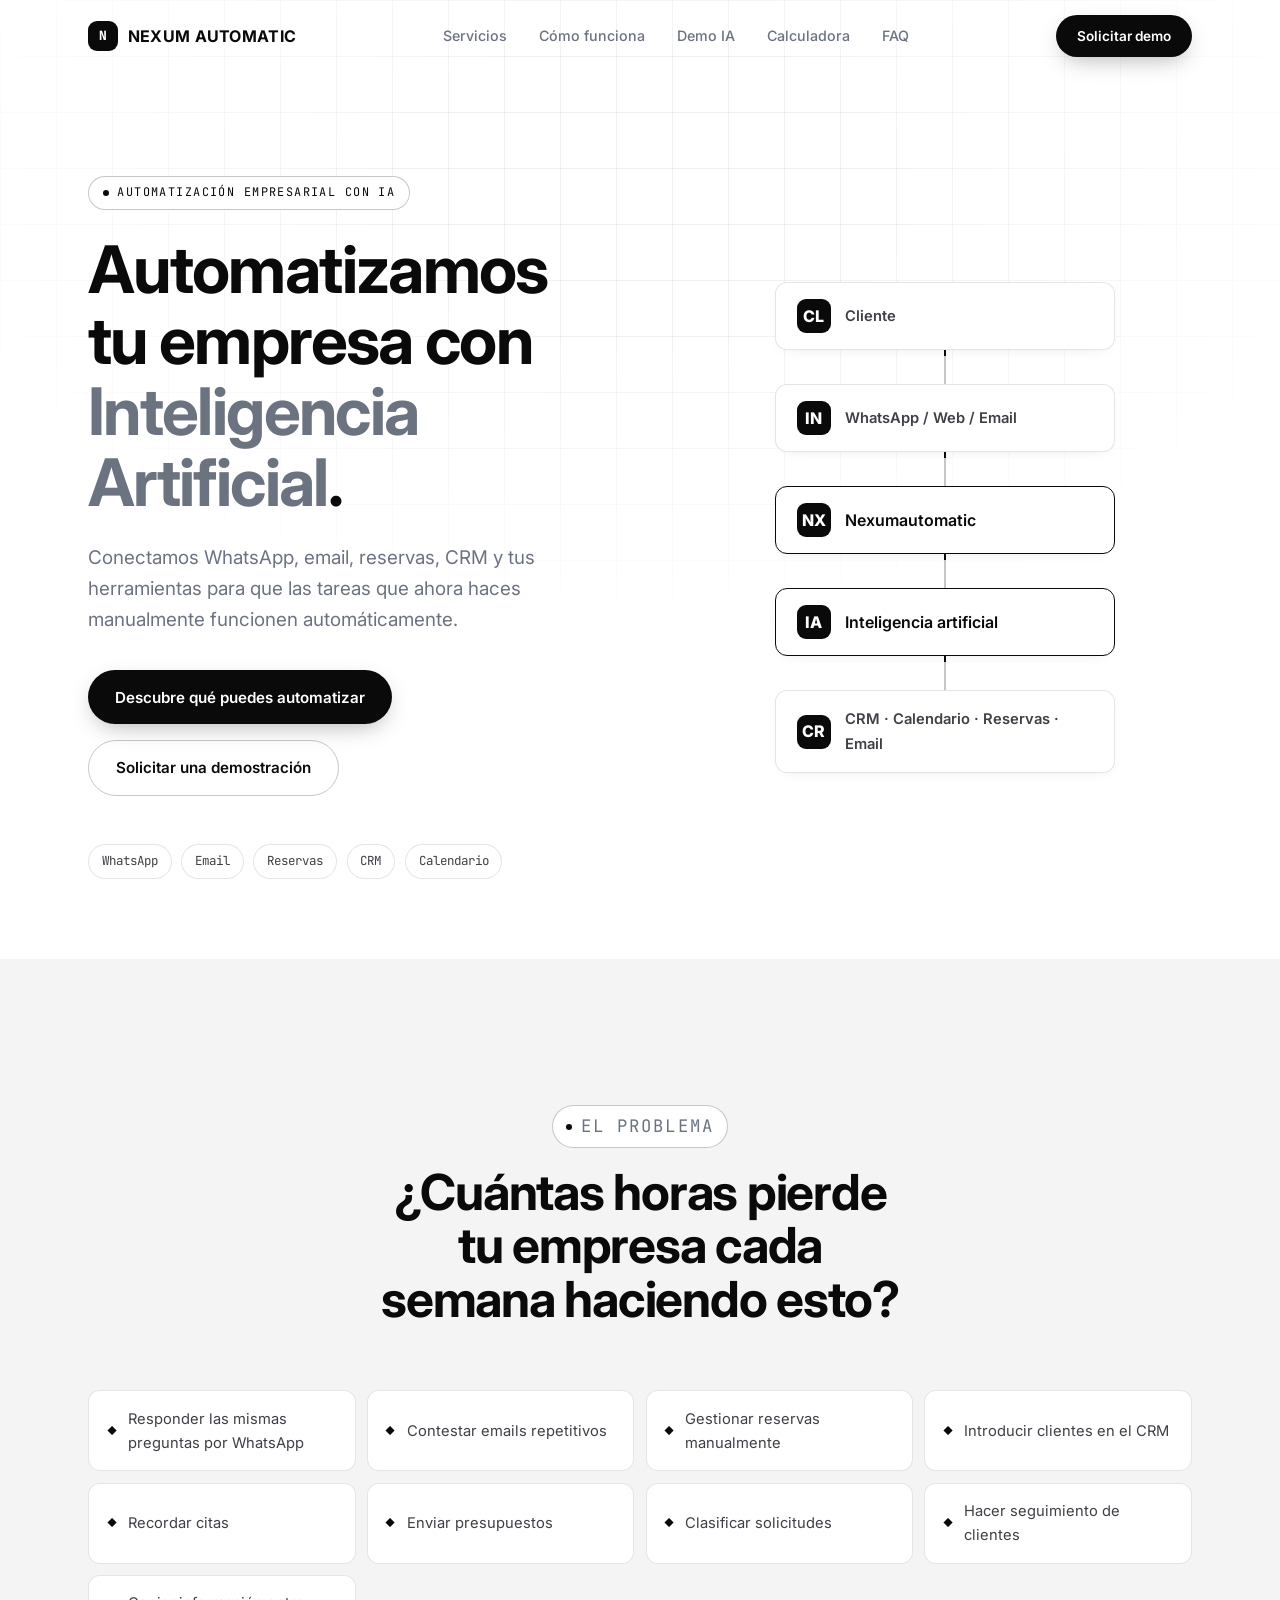
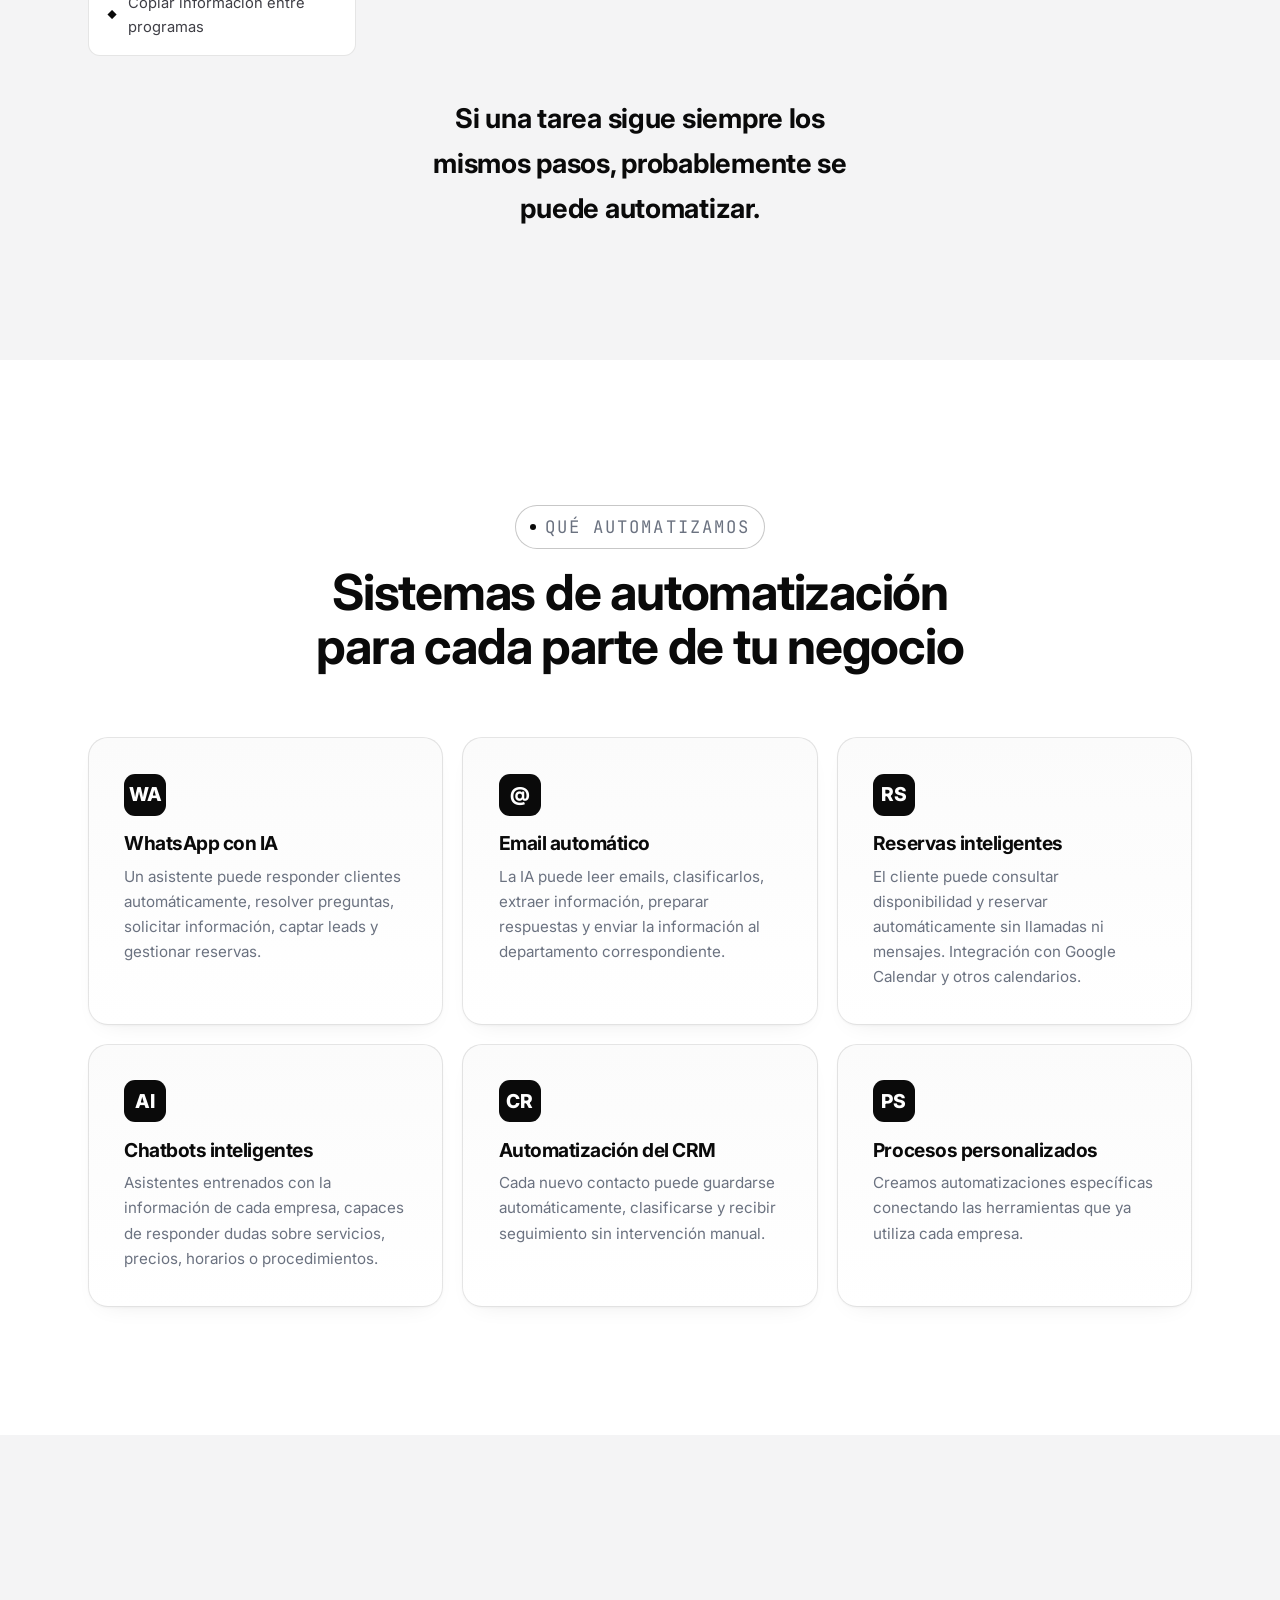
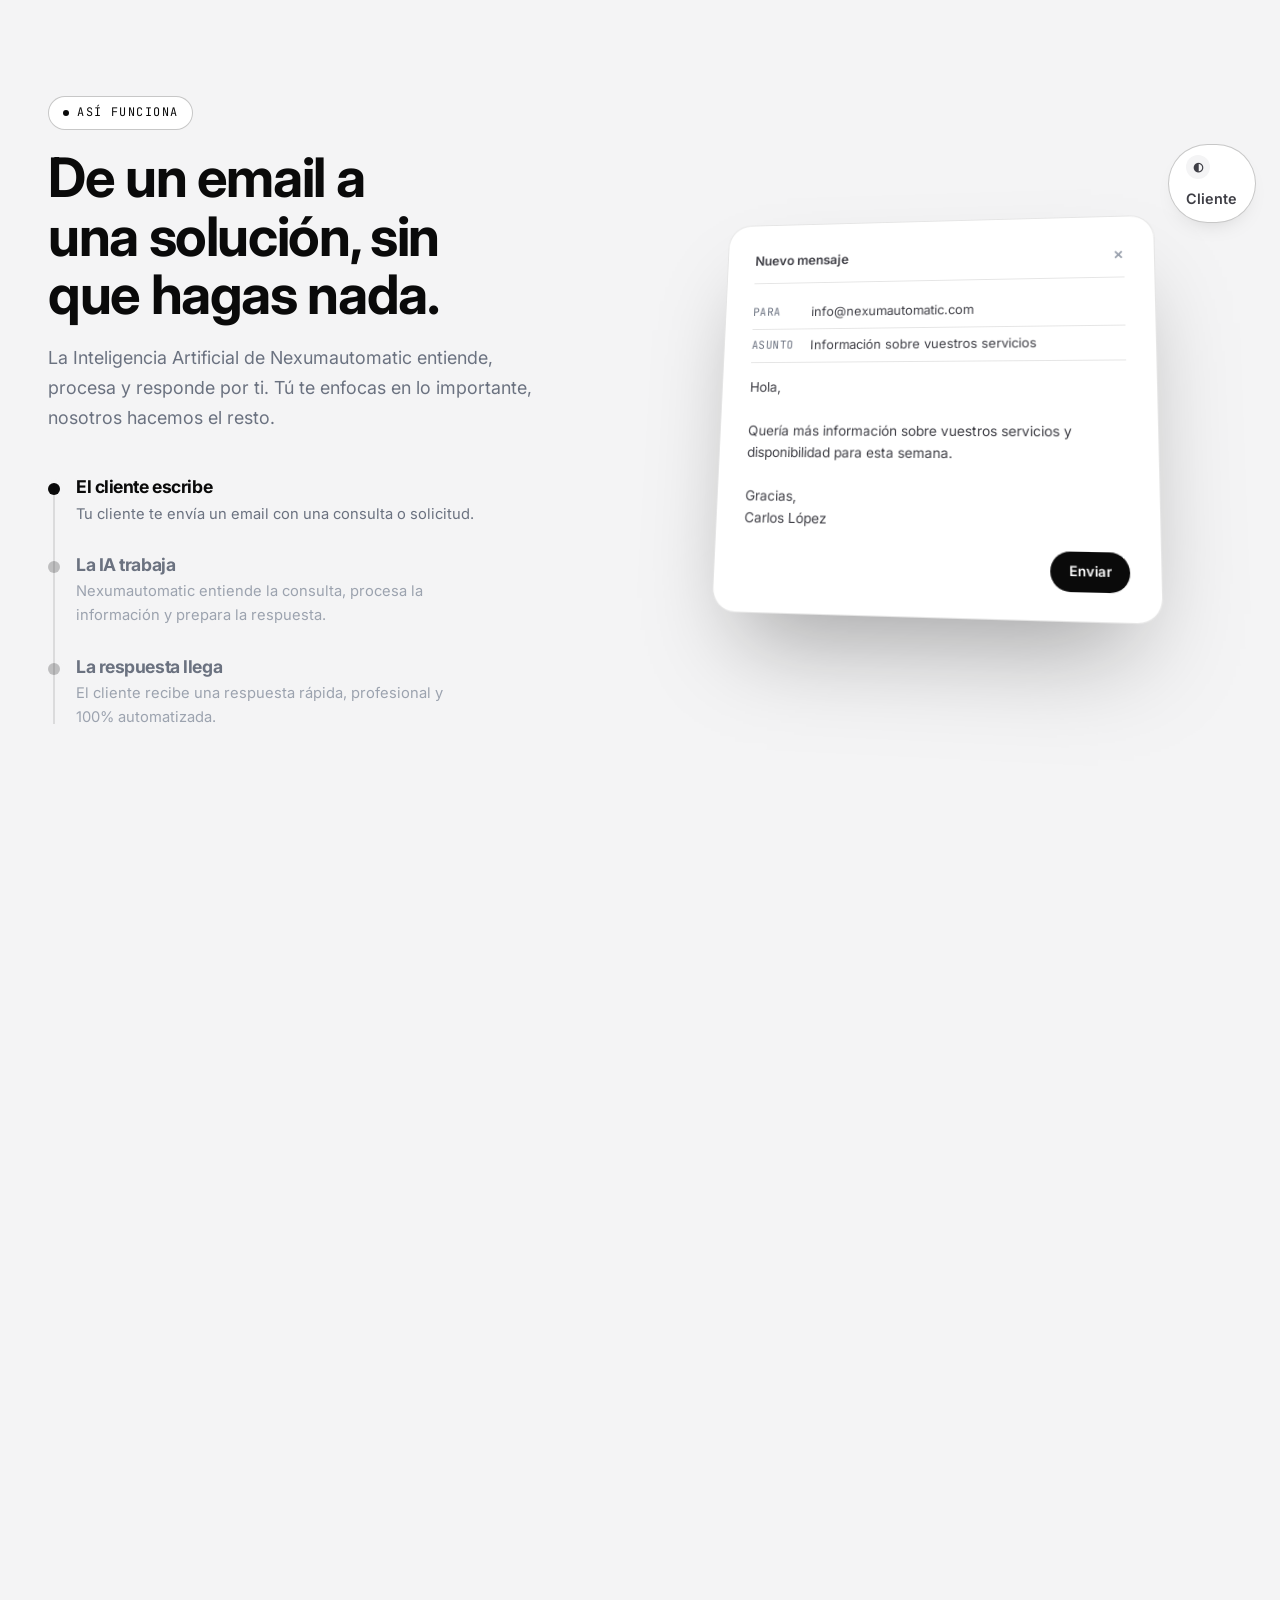
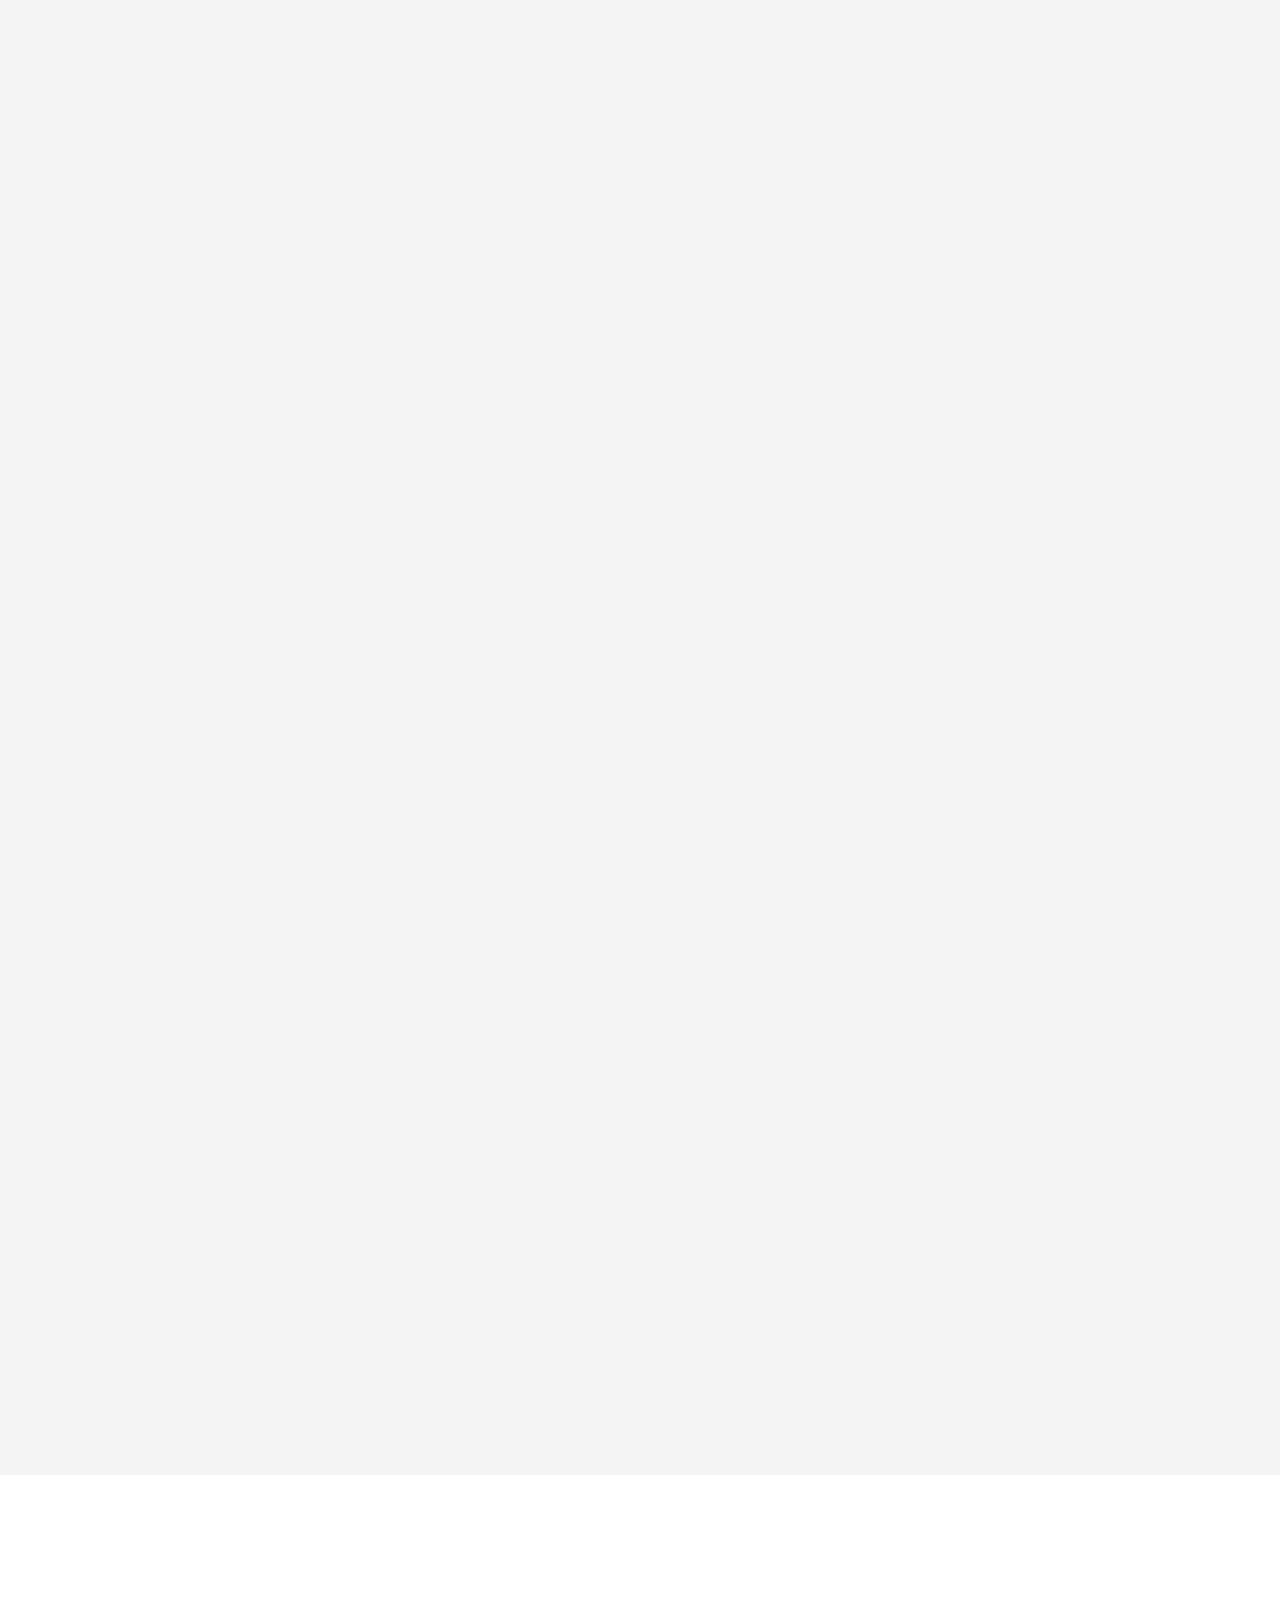
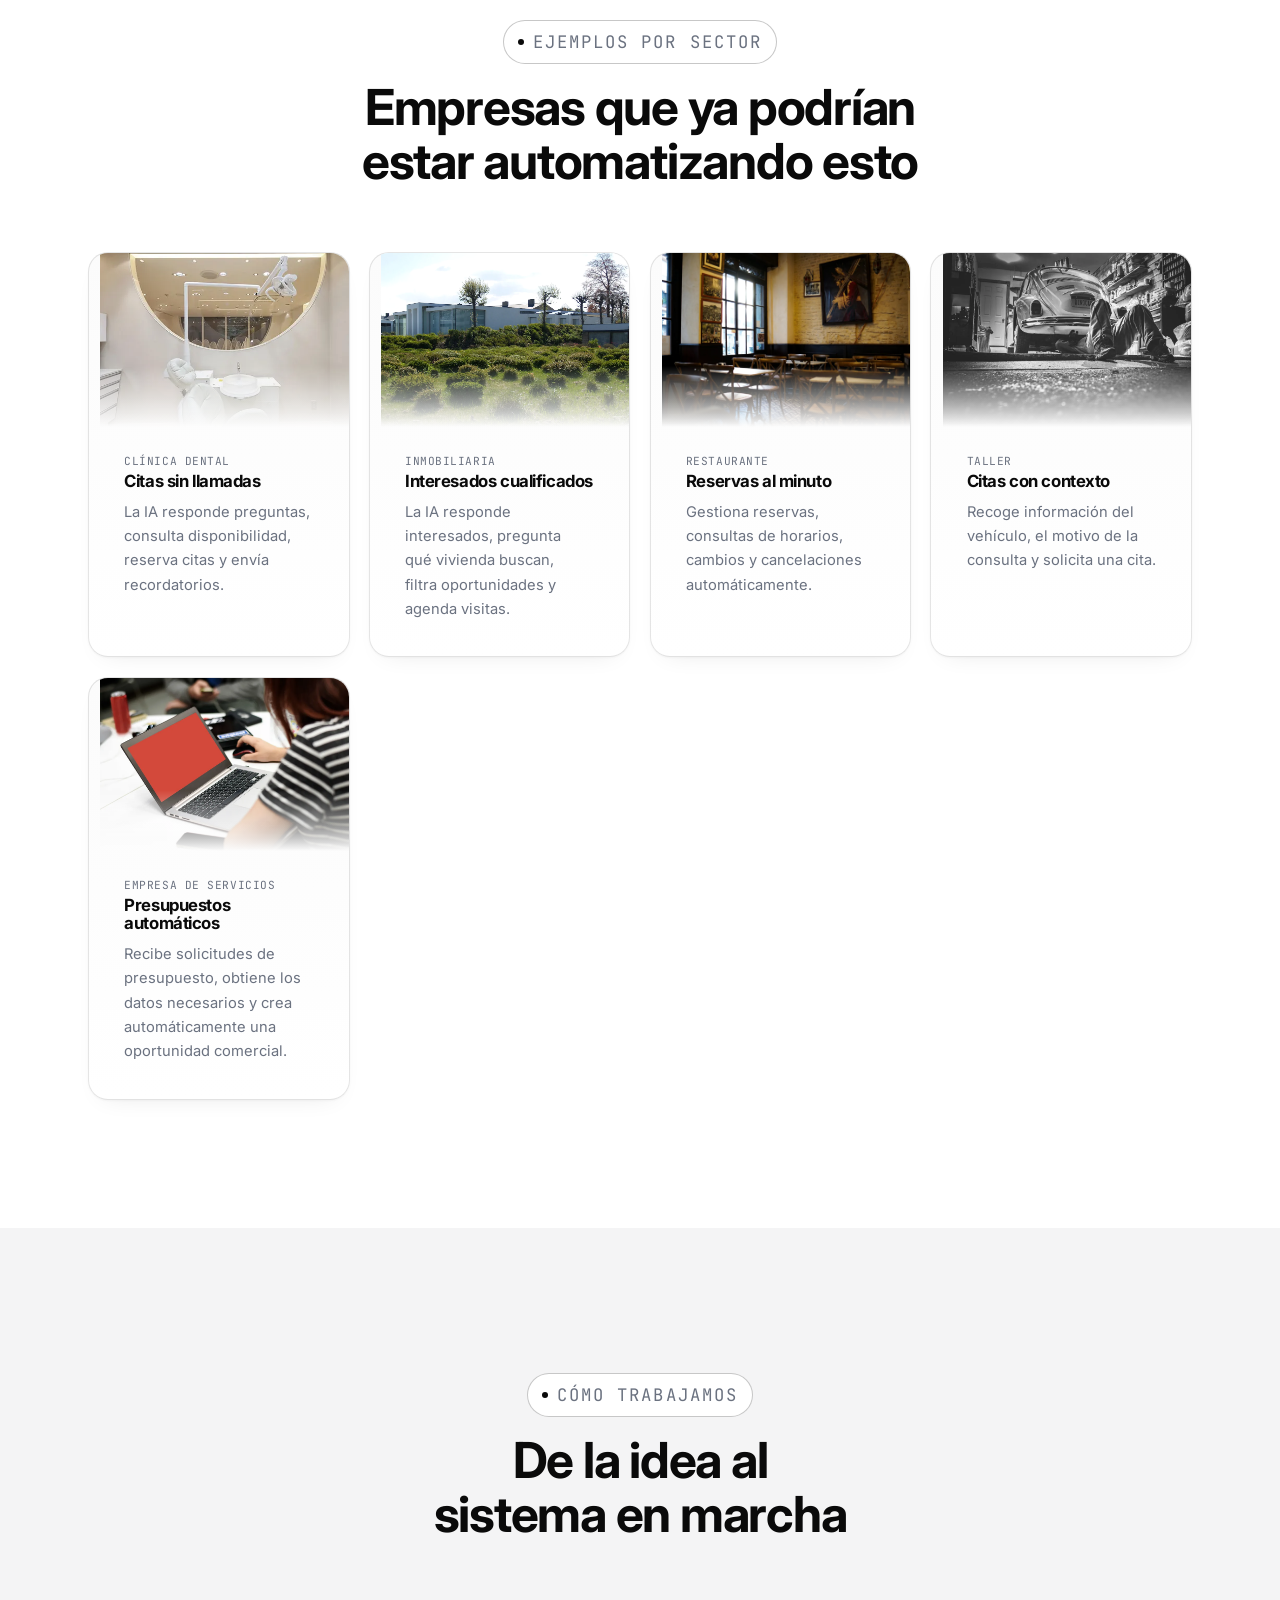
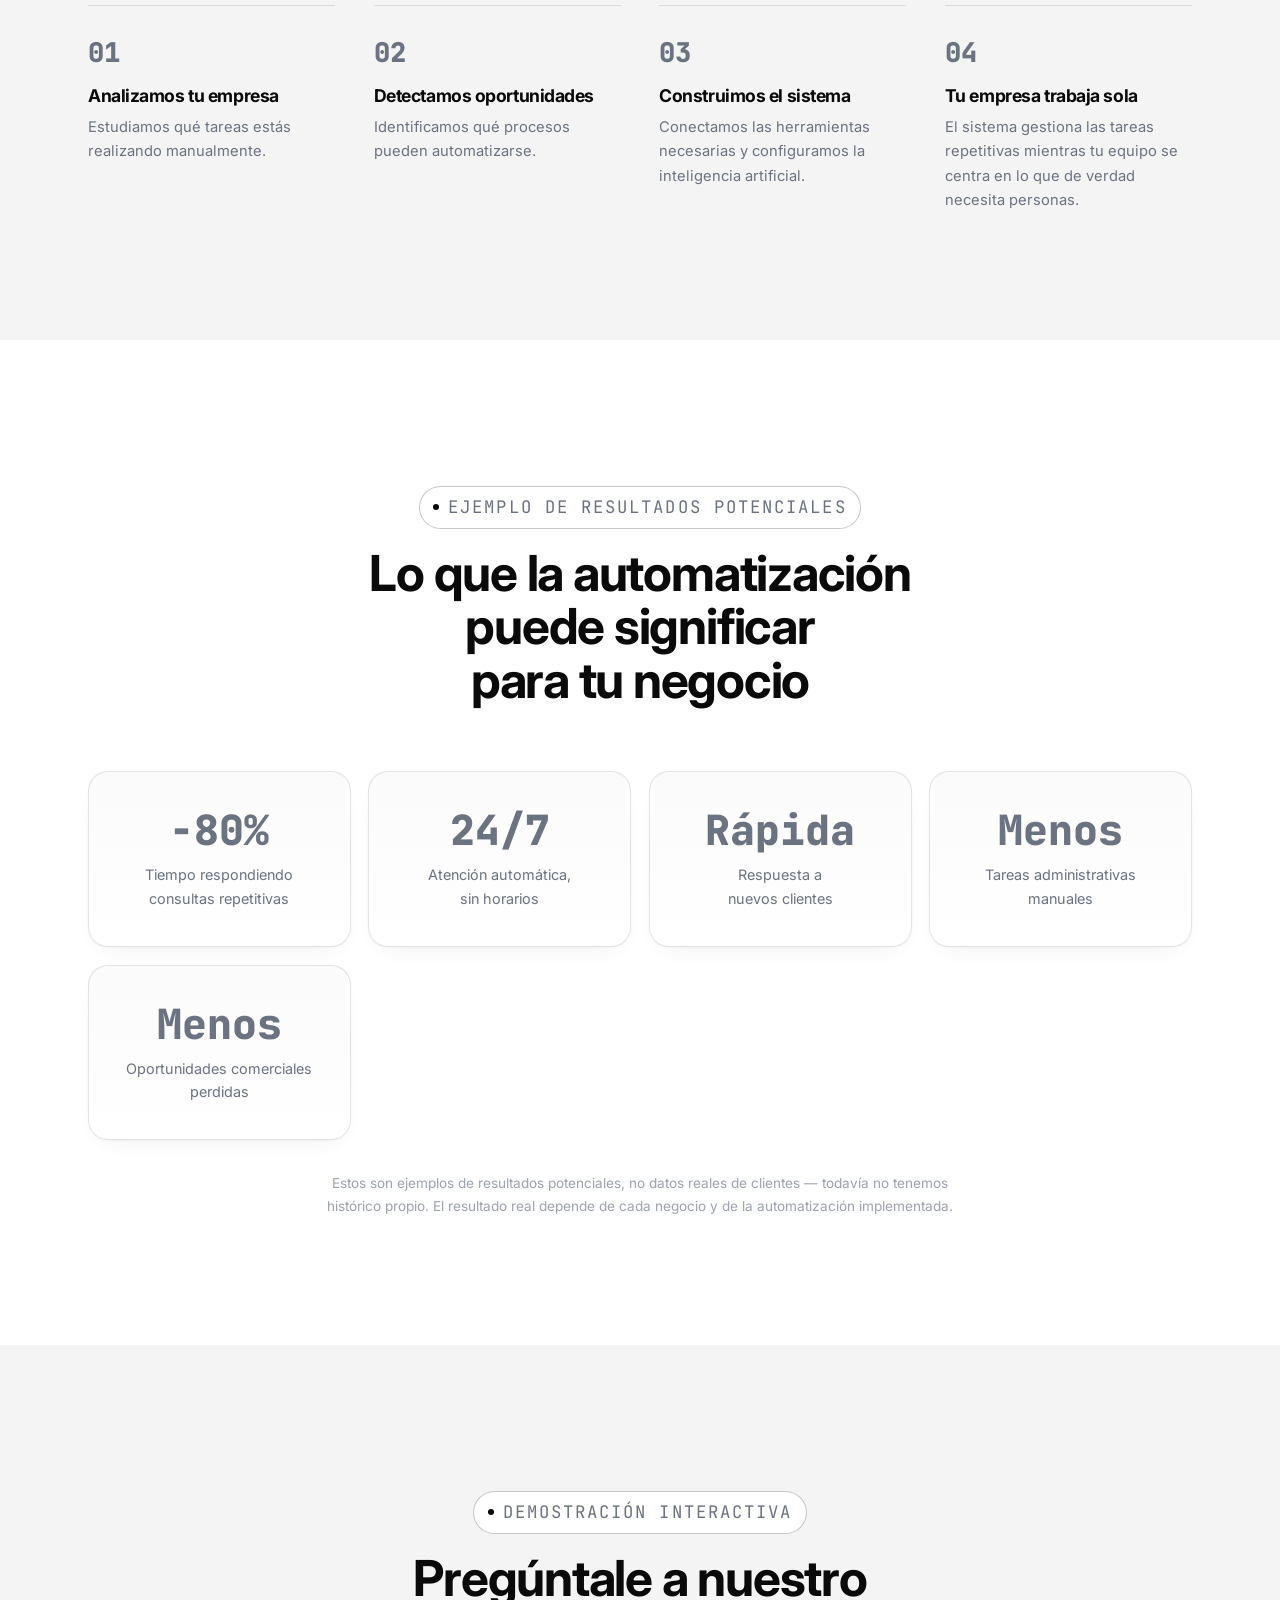
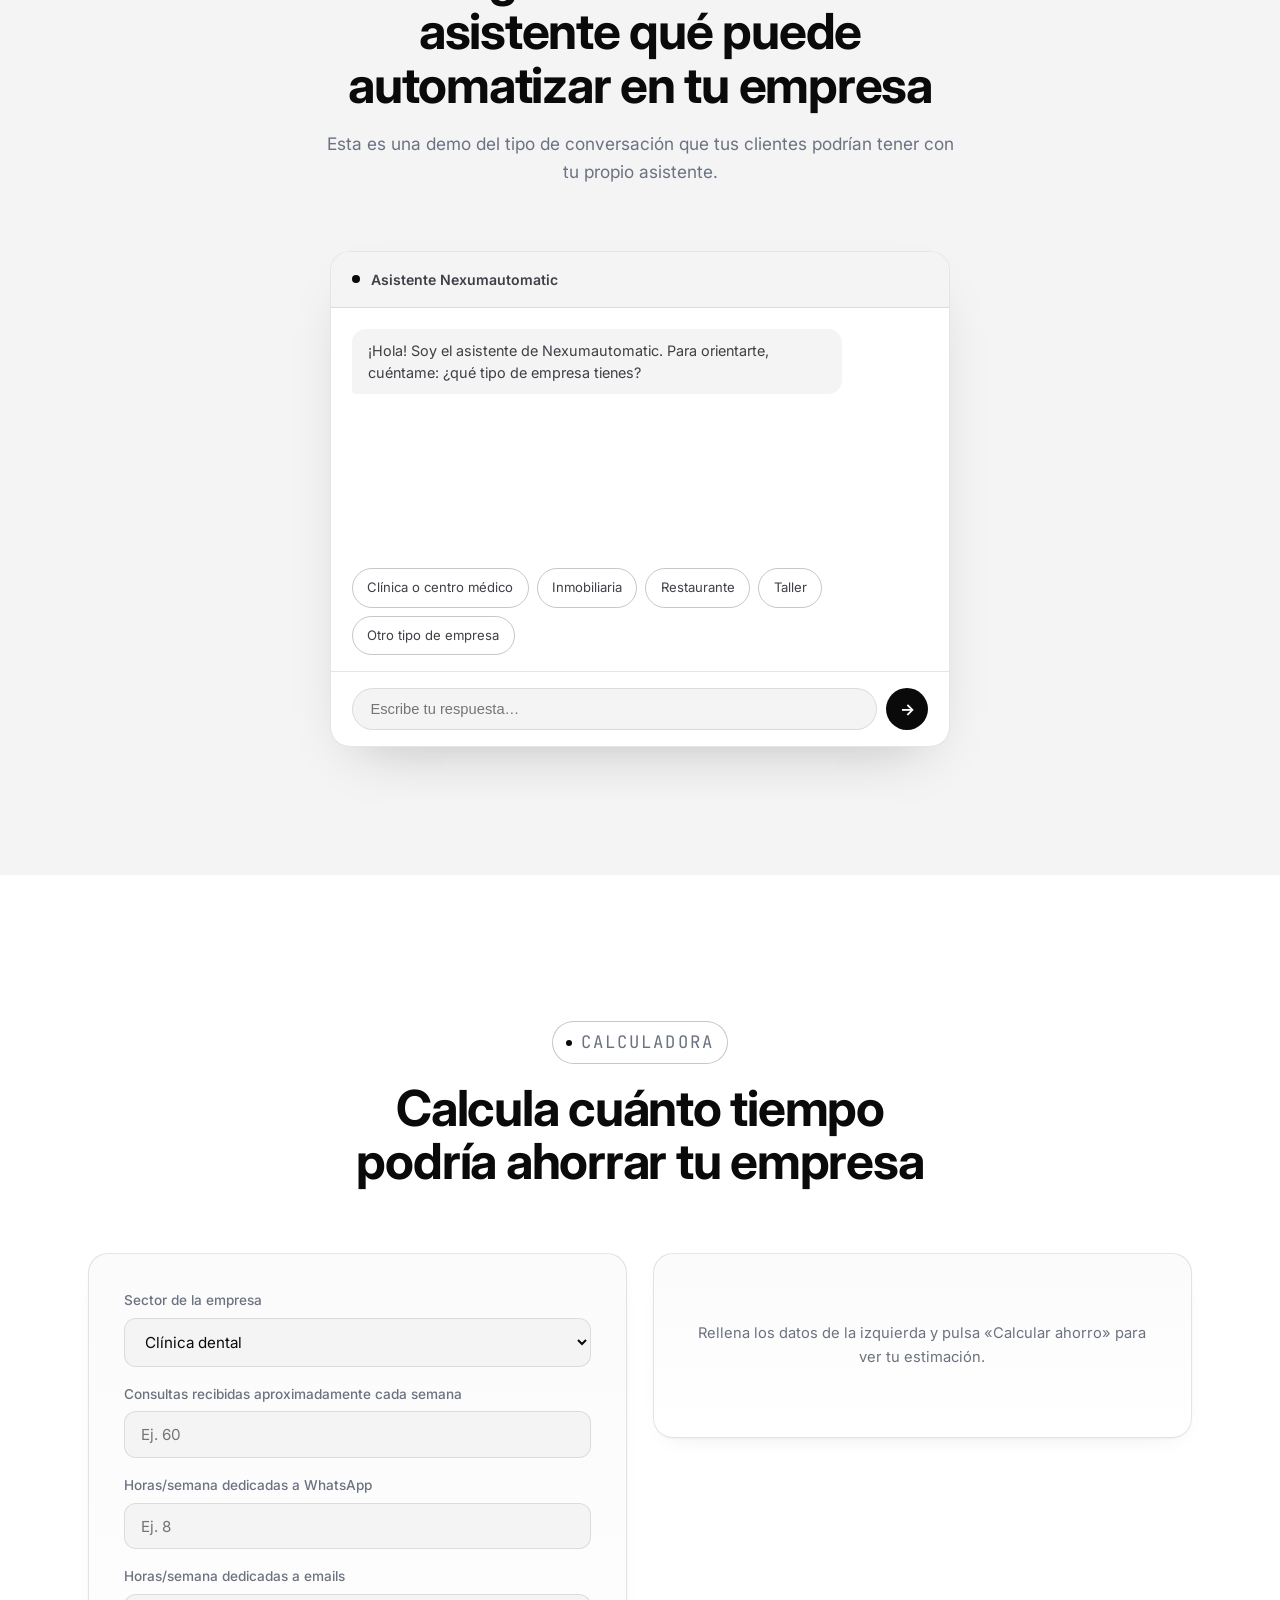
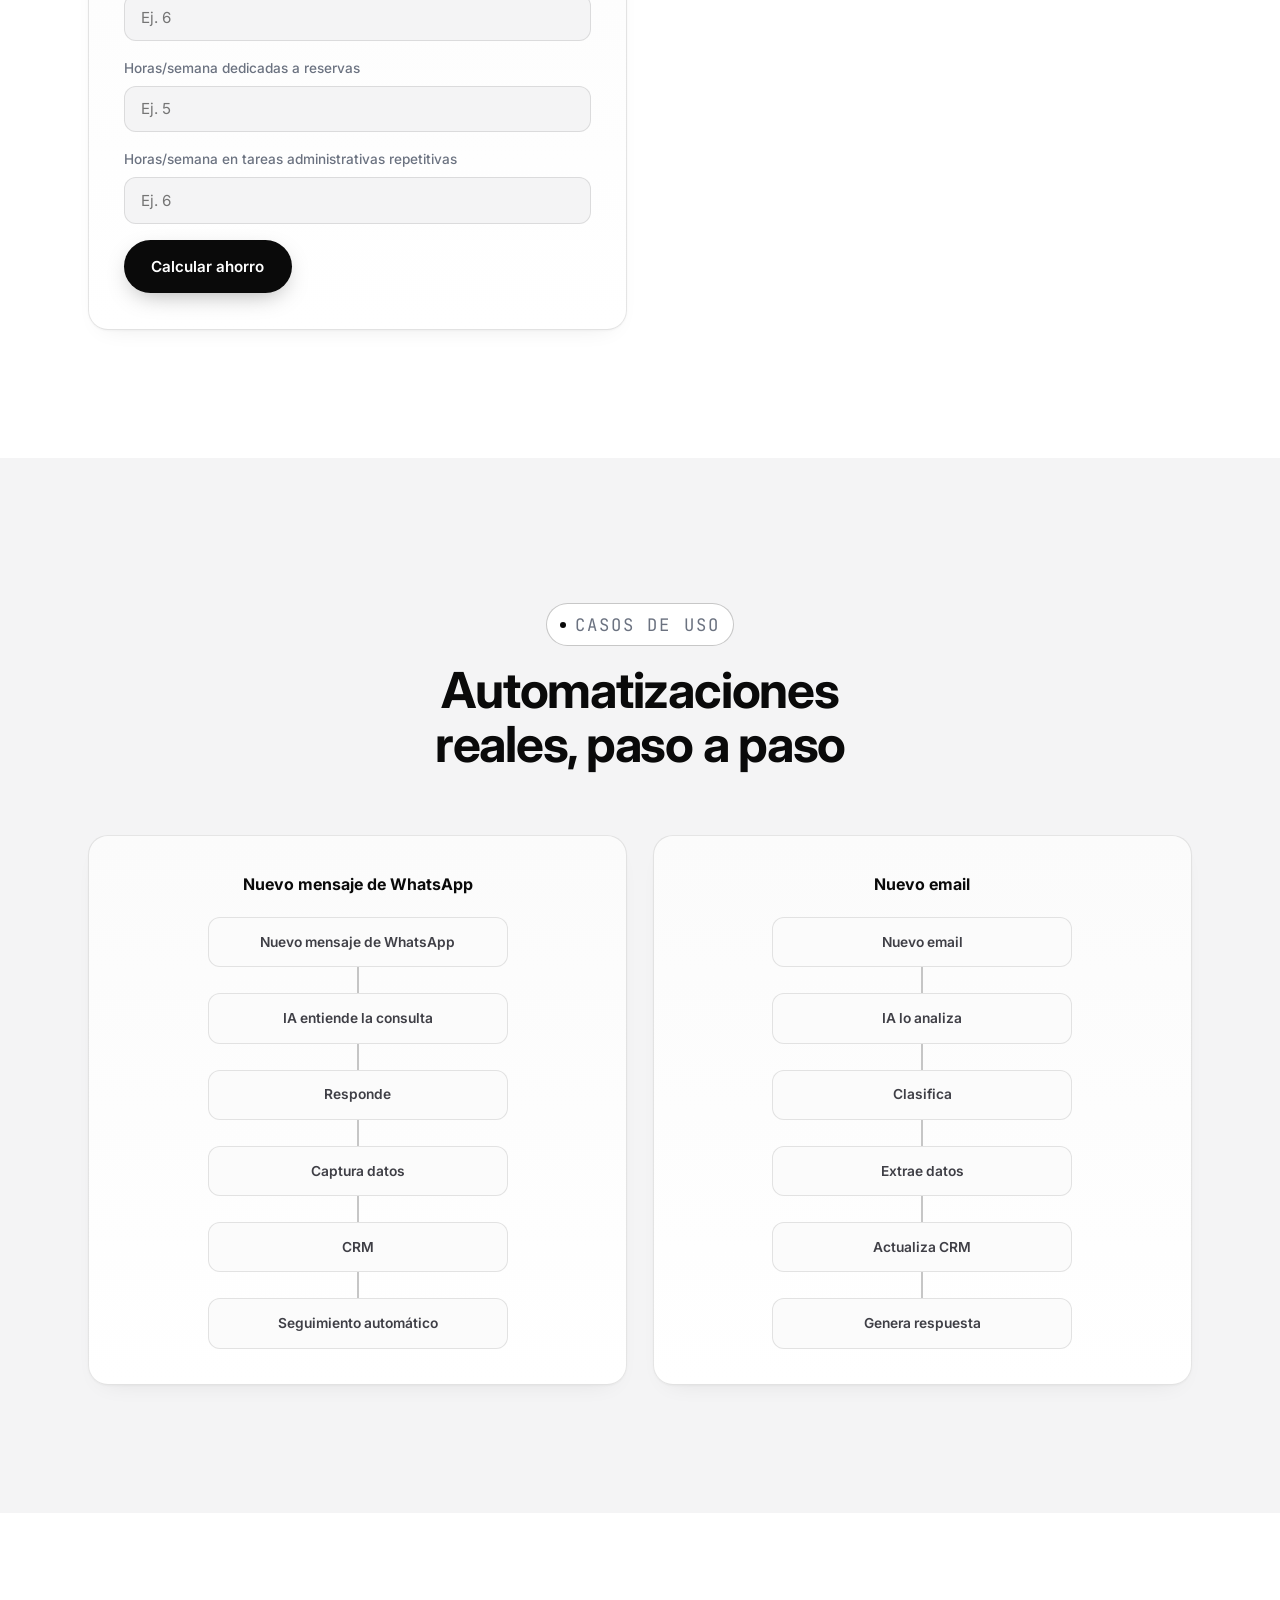
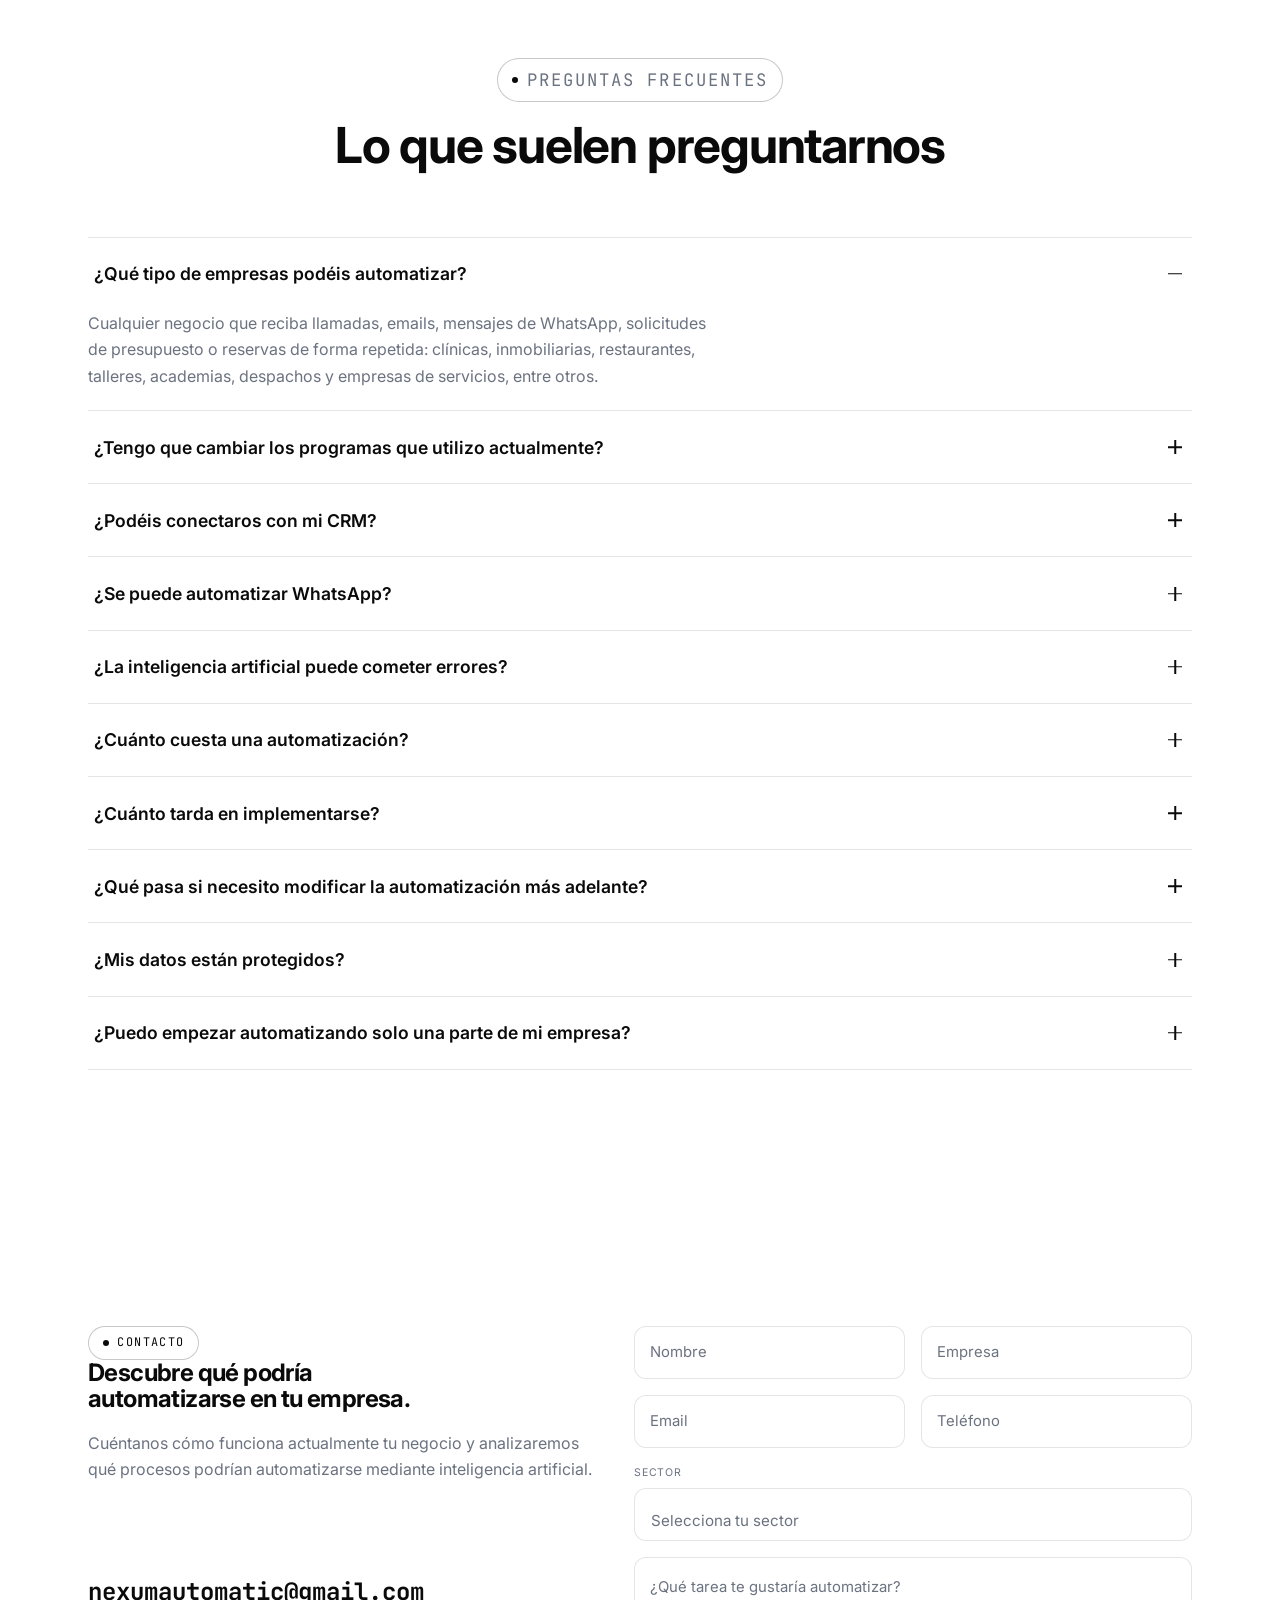
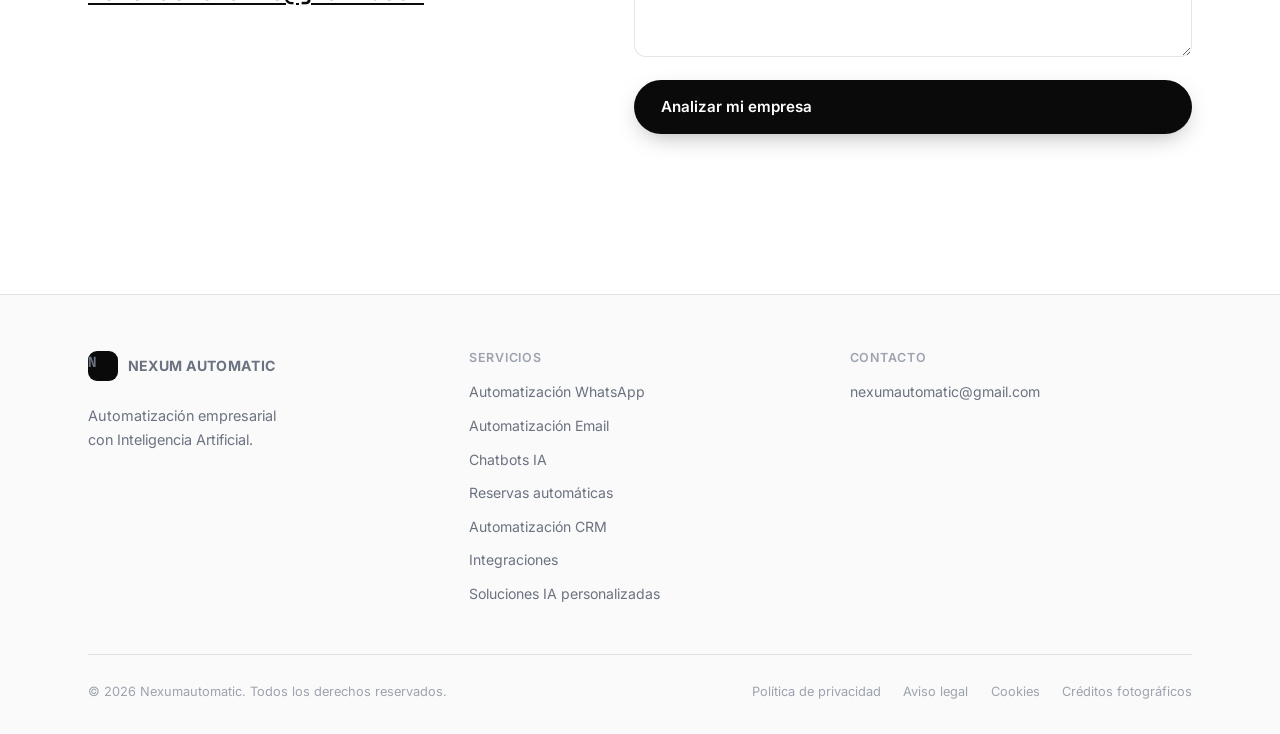
==== commit bd2d5683: "Corrige el pin roto y hace la escena de "Cómo funciona" más grande El ScrollTrigger nunca fijaba (pi" ====
--- a/index.html
+++ b/index.html
@@ -12,7 +12,7 @@
 <link rel="preconnect" href="https://fonts.gstatic.com" crossorigin>
 <link rel="stylesheet" href="https://fonts.googleapis.com/css2?family=JetBrains+Mono:wght@400;500;600;700;800&family=Inter:wght@300;400;500;600;700;800&display=swap">
 
-<link rel="stylesheet" href="styles.css?v=20260904a">
+<link rel="stylesheet" href="styles.css?v=20260904b">
 <noscript><style>
   [data-reveal]{opacity:1!important;transform:none!important;}
   .faq-a{grid-template-rows:1fr!important;opacity:1!important;}
@@ -685,6 +685,6 @@
 <script defer src="lib/gsap.min.js"></script>
 <script defer src="lib/ScrollTrigger.min.js"></script>
 <script defer src="lib/manifest.js"></script>
-<script defer src="main.js?v=20260904a"></script>
+<script defer src="main.js?v=20260904b"></script>
 </body>
 </html>
--- a/styles.css
+++ b/styles.css
@@ -295,9 +295,9 @@
   display: grid; gap: clamp(2.5rem, 6vw, 5rem);
   padding-block: clamp(1rem, 4vw, 2rem);
 }
-.howworks-left { max-width: 34rem; }
-.howworks-title { font-size: clamp(1.9rem, 4vw, 2.7rem); margin-top: 1.1rem; }
-.howworks-sub { margin-top: 1.1rem; color: var(--mute); font-size: 1.05rem; max-width: 32rem; }
+.howworks-left { max-width: 36rem; }
+.howworks-title { font-size: clamp(2.1rem, 4.6vw, 3.4rem); margin-top: 1.1rem; }
+.howworks-sub { margin-top: 1.2rem; color: var(--mute); font-size: 1.12rem; max-width: 32rem; }
 
 .howworks-steps { position: relative; margin-top: 2.8rem; display: grid; gap: 1.8rem; }
 .howworks-line {
@@ -320,9 +320,9 @@
 .howworks-scene { position: relative; display: grid; gap: 1.2rem; }
 .hw-card {
   position: static; opacity: 1;
-  width: min(380px, 100%); margin-inline: auto;
-  background: var(--bg-card); border: 1px solid var(--line); border-radius: var(--radius);
-  padding: 1.3rem 1.4rem; box-shadow: 0 20px 44px -26px rgba(0,0,0,.22);
+  width: min(440px, 100%); margin-inline: auto;
+  background: var(--bg-card); border: 1px solid var(--line); border-radius: calc(var(--radius) + 4px);
+  padding: 1.7rem 1.8rem; box-shadow: 0 20px 44px -26px rgba(0,0,0,.22);
 }
 .hw-envelope, .hw-badge, .hw-notif { display: none; }
 
@@ -353,22 +353,22 @@
 }
 .hw-notif b { position: absolute; top: -6px; right: -6px; width: 18px; height: 18px; border-radius: 50%; background: #ef4444; color: #fff; font-size: .68rem; display: grid; place-items: center; font-weight: 700; }
 
-.hw-ai-head { display: flex; align-items: center; gap: .6rem; font-family: var(--mono); font-size: .78rem; font-weight: 700; letter-spacing: .04em; text-transform: uppercase; color: var(--ink); padding-bottom: .9rem; margin-bottom: 1rem; border-bottom: 1px solid var(--line); }
-.hw-ai-tag { display: inline-grid; place-items: center; width: 22px; height: 22px; border-radius: 6px; background: var(--ink); color: #fff; font-size: .7rem; }
-.hw-ai-body { display: grid; gap: 1.2rem; justify-items: center; }
-.hw-ai-core { position: relative; width: 84px; height: 84px; display: grid; place-items: center; }
-.hw-ai-mark { position: relative; z-index: 1; width: 48px; height: 48px; border-radius: 13px; background: var(--ink); color: #fff; font-family: var(--mono); font-weight: 800; font-size: 1.1rem; display: grid; place-items: center; }
+.hw-ai-head { display: flex; align-items: center; gap: .6rem; font-family: var(--mono); font-size: .84rem; font-weight: 700; letter-spacing: .04em; text-transform: uppercase; color: var(--ink); padding-bottom: 1rem; margin-bottom: 1.3rem; border-bottom: 1px solid var(--line); }
+.hw-ai-tag { display: inline-grid; place-items: center; width: 24px; height: 24px; border-radius: 7px; background: var(--ink); color: #fff; font-size: .72rem; }
+.hw-ai-body { display: grid; gap: 1.6rem; justify-items: center; }
+.hw-ai-core { position: relative; width: 128px; height: 128px; display: grid; place-items: center; }
+.hw-ai-mark { position: relative; z-index: 1; width: 66px; height: 66px; border-radius: 17px; background: var(--ink); color: #fff; font-family: var(--mono); font-weight: 800; font-size: 1.5rem; display: grid; place-items: center; box-shadow: 0 14px 30px -12px rgba(0,0,0,.45); }
 .hw-ai-ring { position: absolute; inset: 0; border: 1.5px solid var(--line-2); border-radius: 50%; }
-.hw-ai-ring-2 { inset: -14px; border-color: var(--line); }
-.hw-ai-checklist { width: 100%; display: grid; gap: .55rem; }
+.hw-ai-ring-2 { inset: -22px; border-color: var(--line); }
+.hw-ai-checklist { width: 100%; display: grid; gap: .6rem; }
 .hw-ai-checklist li {
-  position: relative; padding: .6rem .8rem .6rem 2.1rem; border-radius: var(--radius-sm);
-  background: var(--bg-2); font-size: .84rem; color: var(--mute); opacity: .55;
+  position: relative; padding: .75rem .9rem .75rem 2.3rem; border-radius: var(--radius-sm);
+  background: var(--bg-2); font-size: .9rem; color: var(--mute); opacity: .55;
   transition: opacity .3s var(--ease-out), background .3s, color .3s;
 }
 .hw-ai-checklist li::before {
-  content: ""; position: absolute; left: .8rem; top: 50%; translate: 0 -50%;
-  width: 16px; height: 16px; border-radius: 50%; border: 1.5px solid var(--line-2);
+  content: ""; position: absolute; left: .85rem; top: 50%; translate: 0 -50%;
+  width: 18px; height: 18px; border-radius: 50%; border: 1.5px solid var(--line-2);
   transition: background .25s, border-color .25s;
 }
 .hw-ai-checklist li.is-checked { opacity: 1; background: #fff; border: 1px solid var(--line); color: var(--ink); }
@@ -379,25 +379,31 @@
 
 /* Enhanced 3D scrollytelling — desktop, motion allowed */
 @media (min-width: 900px) and (prefers-reduced-motion: no-preference) {
-  .howworks-pin { grid-template-columns: 1.05fr .95fr; align-items: center; }
+  .howworks .section-inner { max-width: 1400px; }
+  .howworks-pin { grid-template-columns: .92fr 1.08fr; align-items: center; }
   .howworks-line { display: block; }
   .howworks-step:not(.is-active) h3 { color: var(--mute); }
   .howworks-step:not(.is-active) p { color: var(--mute-2); }
   .howworks-step:not(.is-active) .howworks-dot { background: var(--line-2); box-shadow: 0 0 0 4px var(--bg-2); }
 
-  .howworks { height: 300vh; }
+  .howworks { height: 360vh; }
   .howworks-pin { height: 100vh; }
-  .howworks-scene { min-height: 480px; perspective: 1300px; }
+  .howworks-scene { min-height: 640px; perspective: 1600px; }
   .hw-card, .hw-envelope, .hw-badge, .hw-notif { display: grid; }
   .hw-card {
     position: absolute; inset: 0; margin: auto; height: fit-content; opacity: 0;
     transform-style: preserve-3d; will-change: transform, opacity;
   }
   .hw-card[data-hw-email-in] { opacity: 1; }
+  .hw-card { box-shadow: 0 50px 90px -30px rgba(0,0,0,.35); }
   .hw-envelope { position: absolute; top: 50%; left: 50%; opacity: 0; place-items: center; will-change: transform, opacity, top; }
-  .hw-badge-client { position: absolute; top: 8%; right: -2%; }
-  .hw-badge-done { position: absolute; bottom: 6%; right: -4%; }
-  .hw-notif { position: absolute; top: 4%; left: -6%; opacity: 0; }
+  .hw-envelope { width: 52px; height: 52px; border-radius: 15px; font-size: 1.3rem; }
+  .hw-badge-client { position: absolute; top: 8%; right: -4%; }
+  .hw-badge-done { position: absolute; bottom: 6%; right: -6%; }
+  .hw-notif { position: absolute; top: 4%; left: -8%; opacity: 0; }
+  .hw-badge { font-size: .9rem; padding: .65rem 1.1rem; }
+  .hw-badge-icon { width: 24px; height: 24px; }
+  .hw-notif { width: 54px; height: 54px; font-size: 1.3rem; }
 }
 
 /* =============================================================
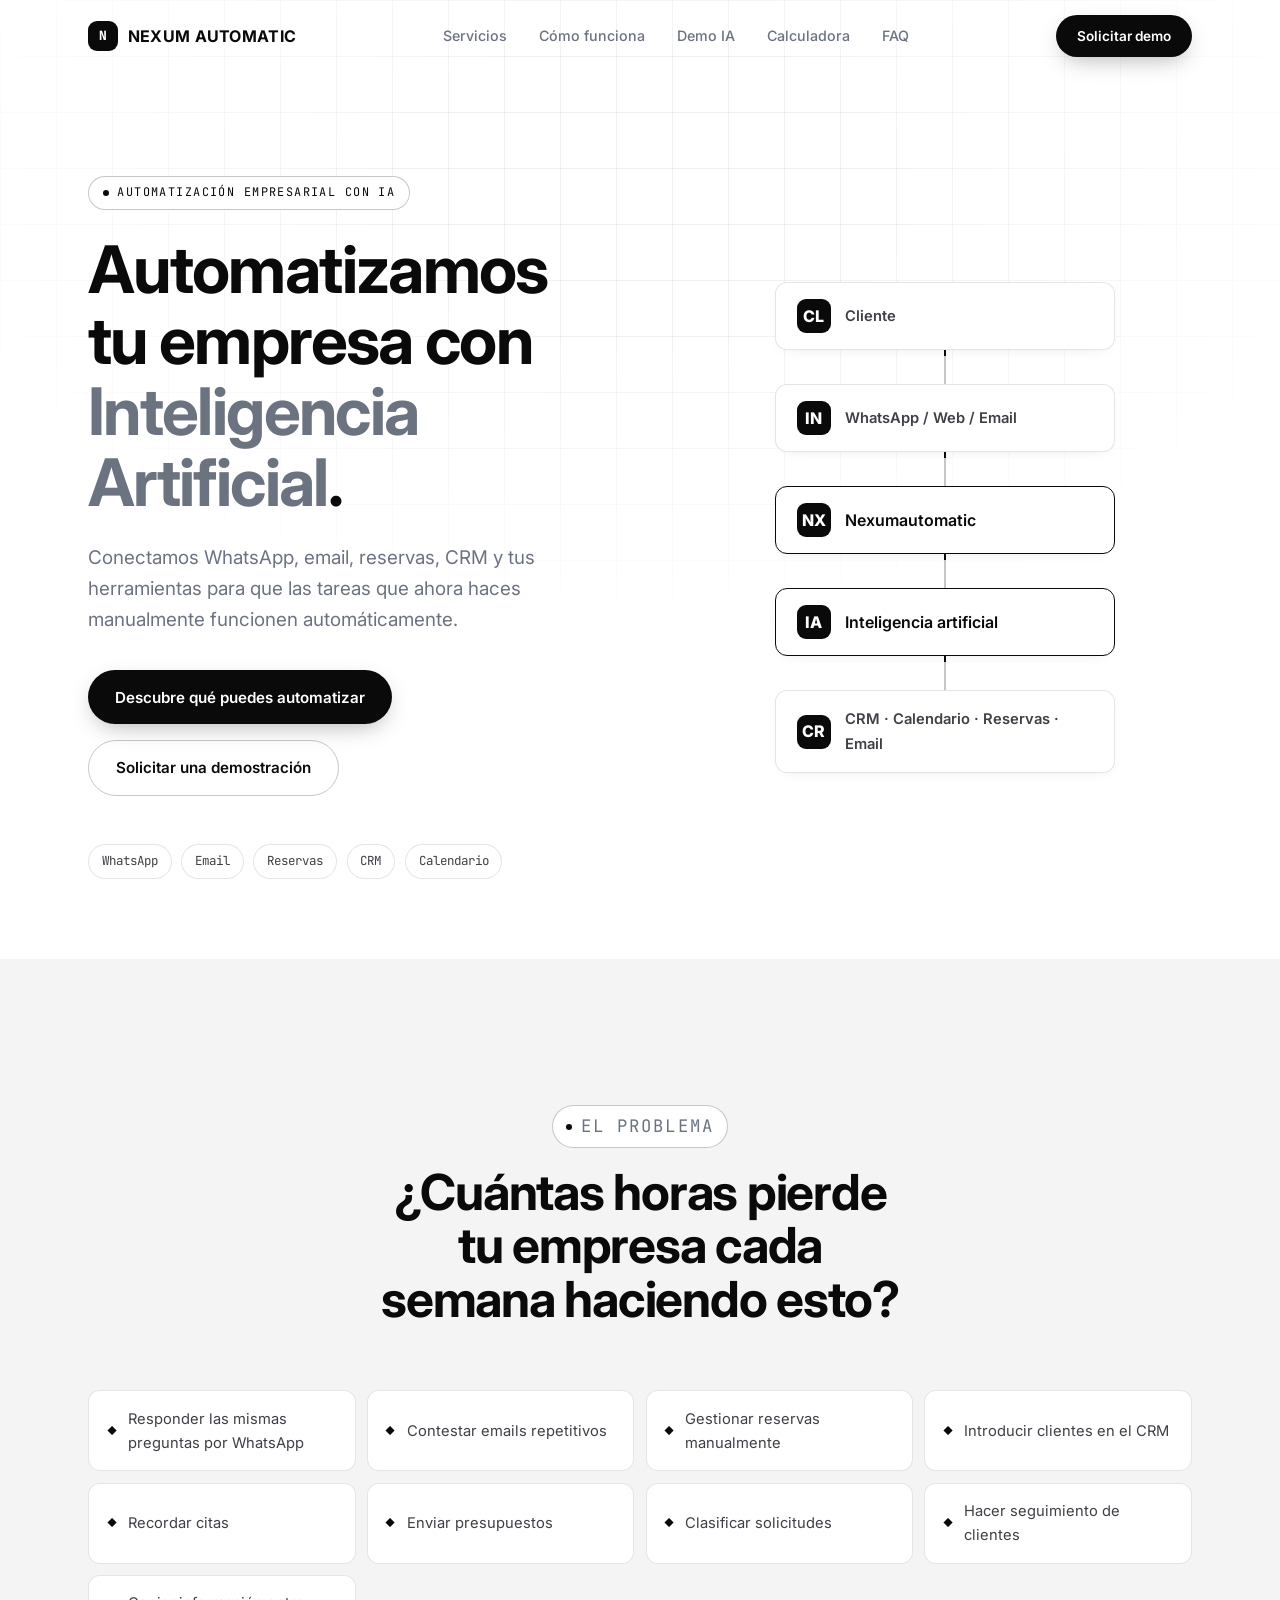
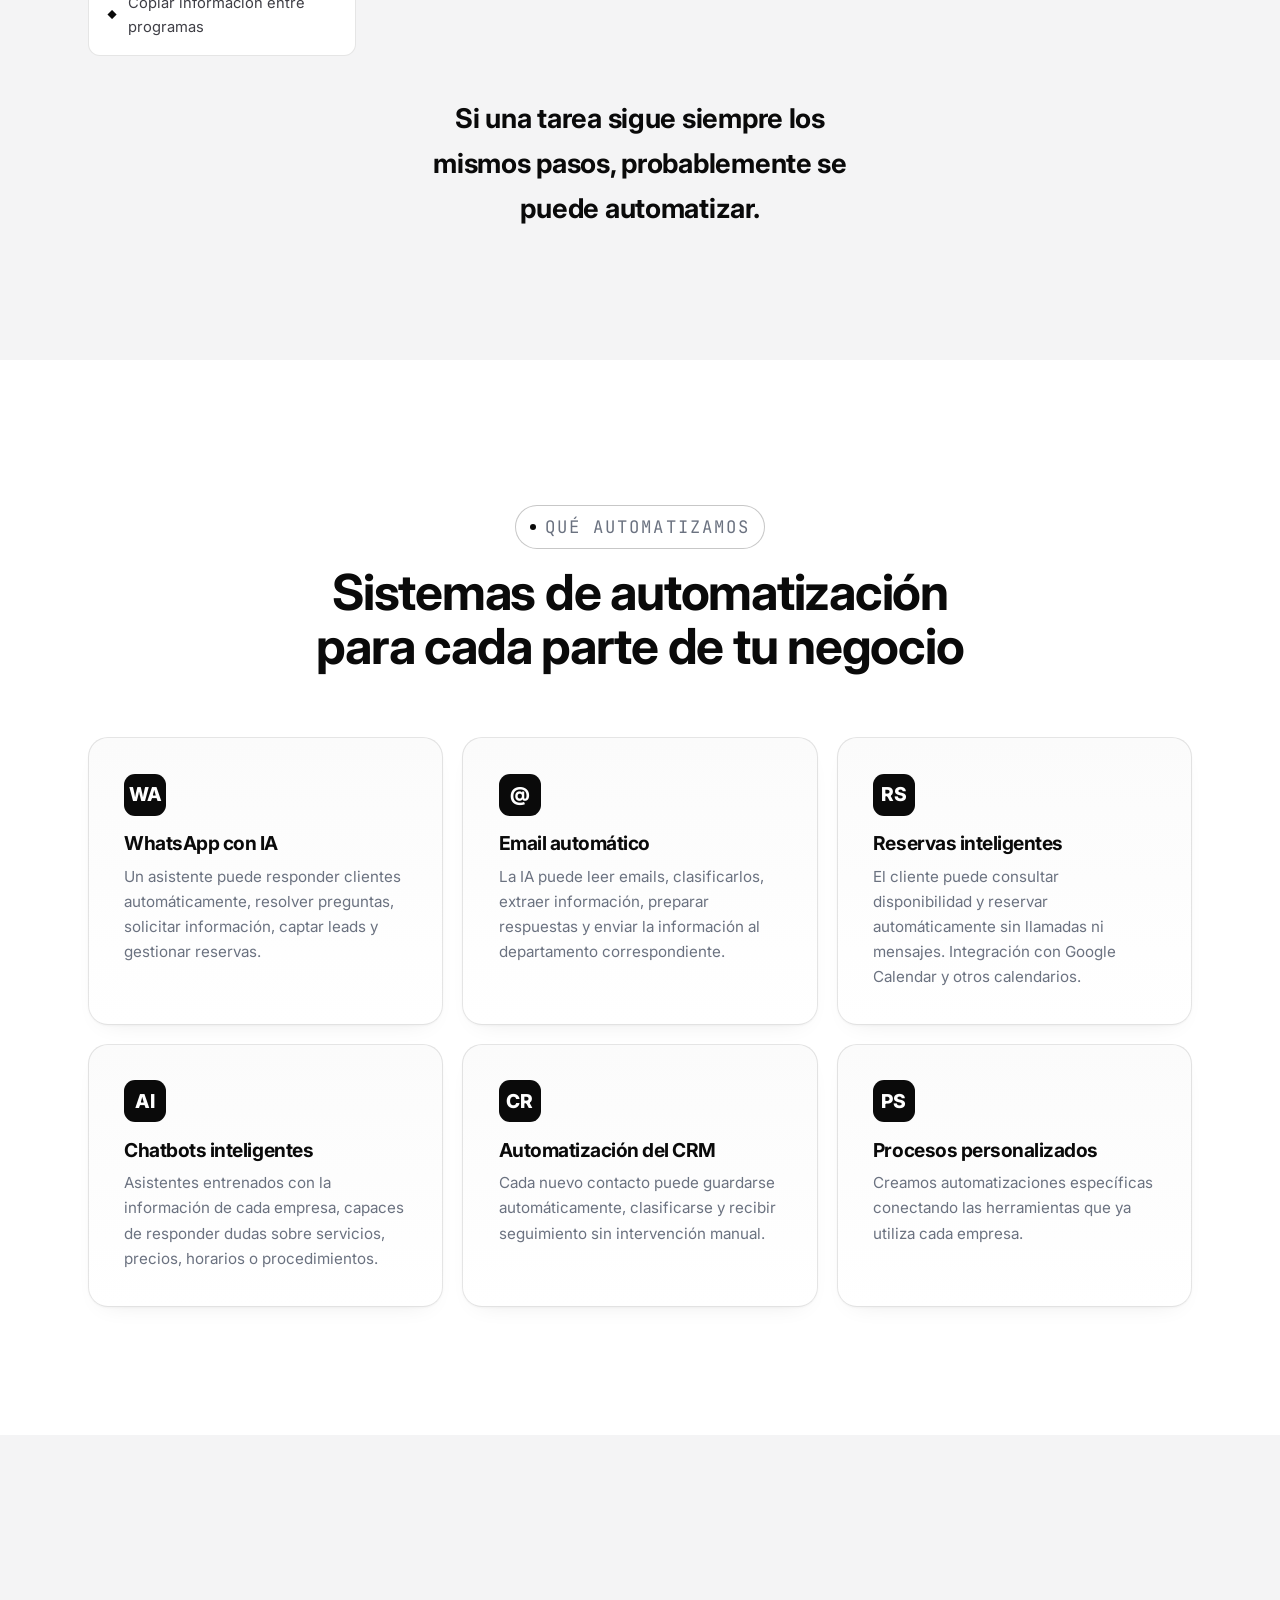
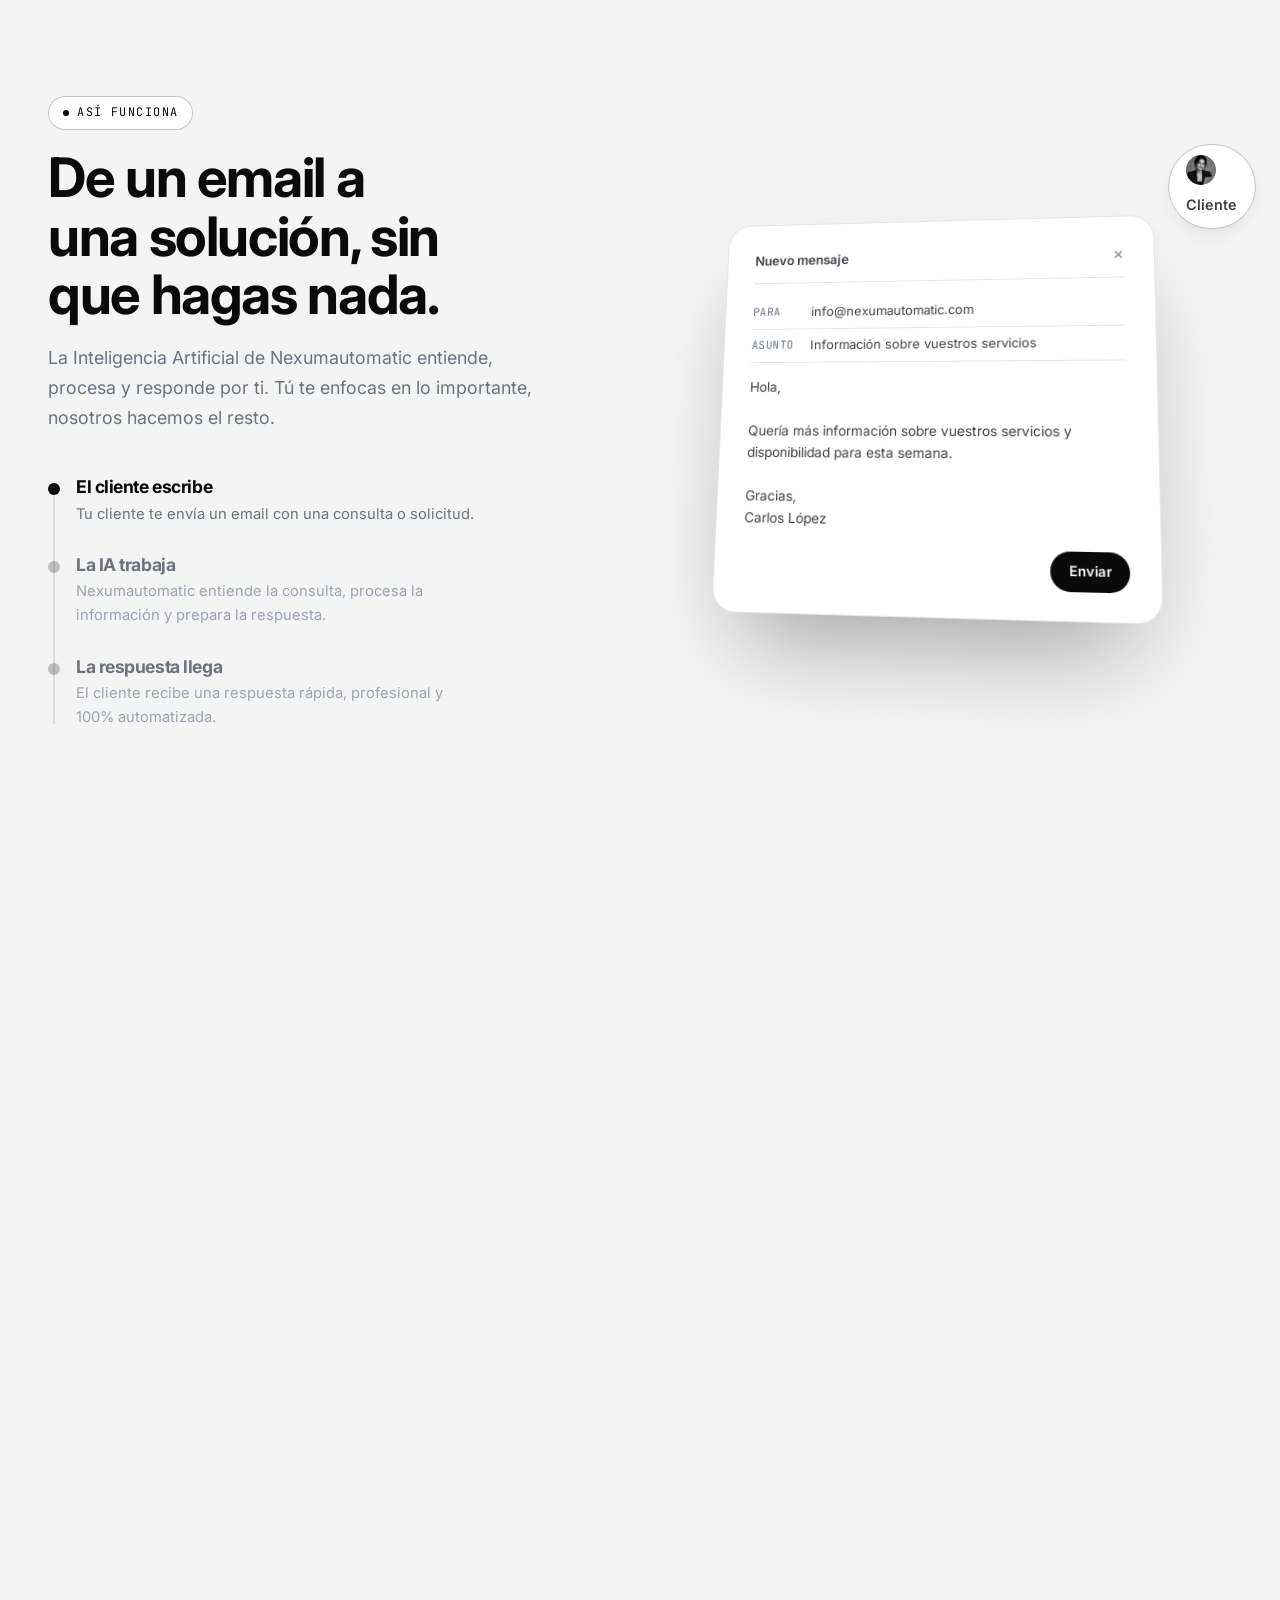
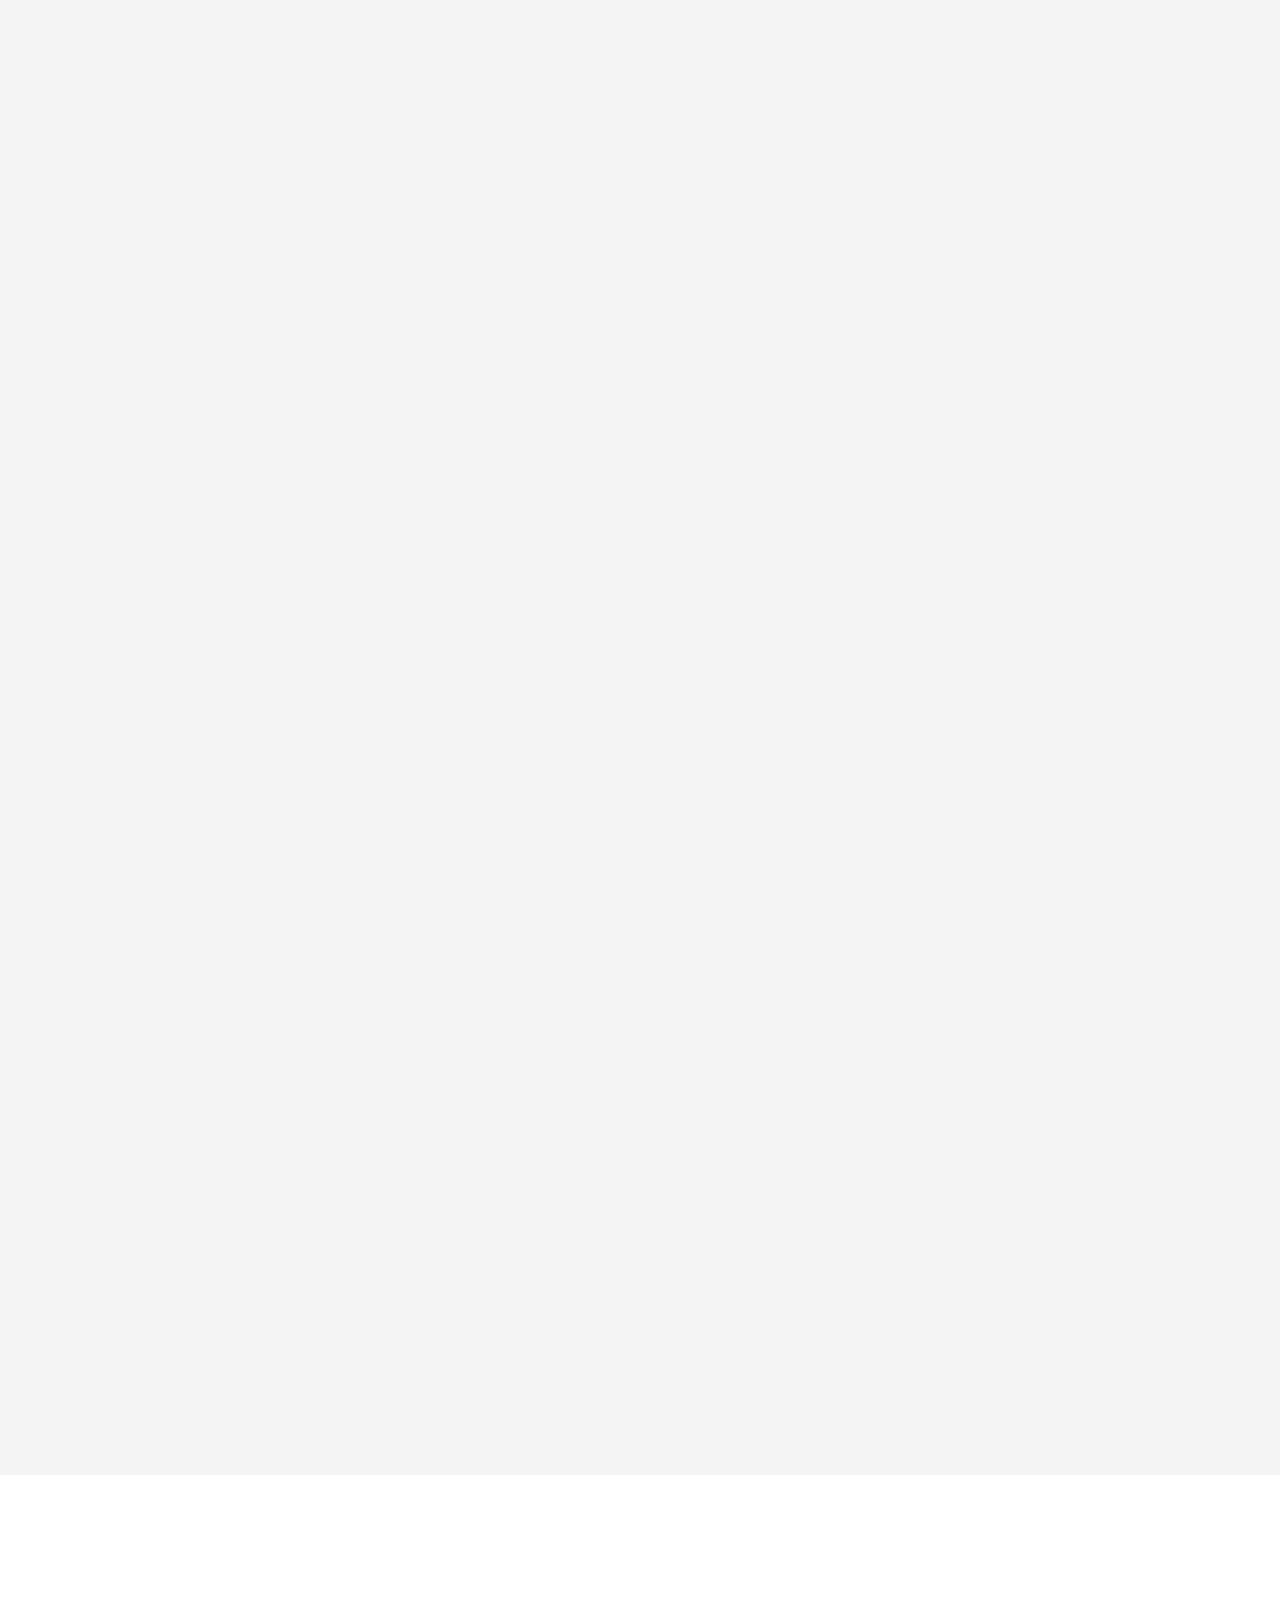
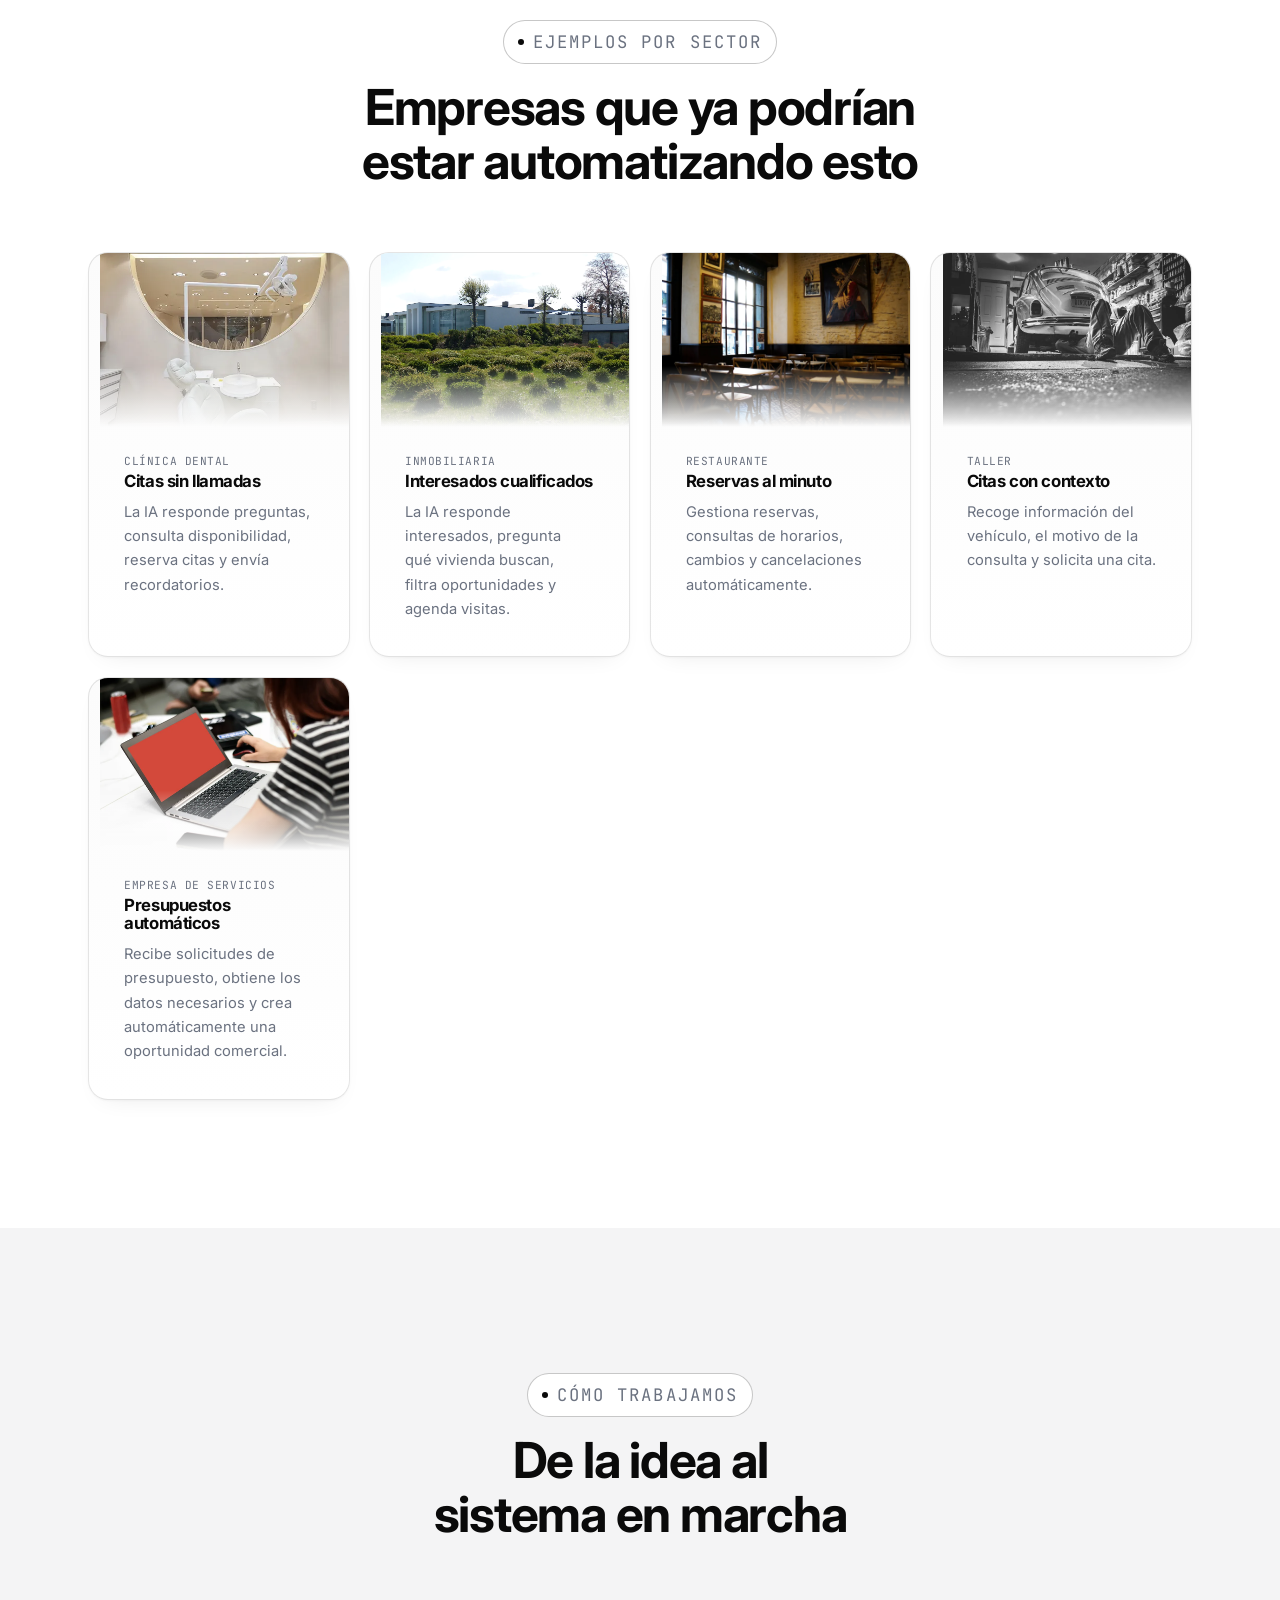
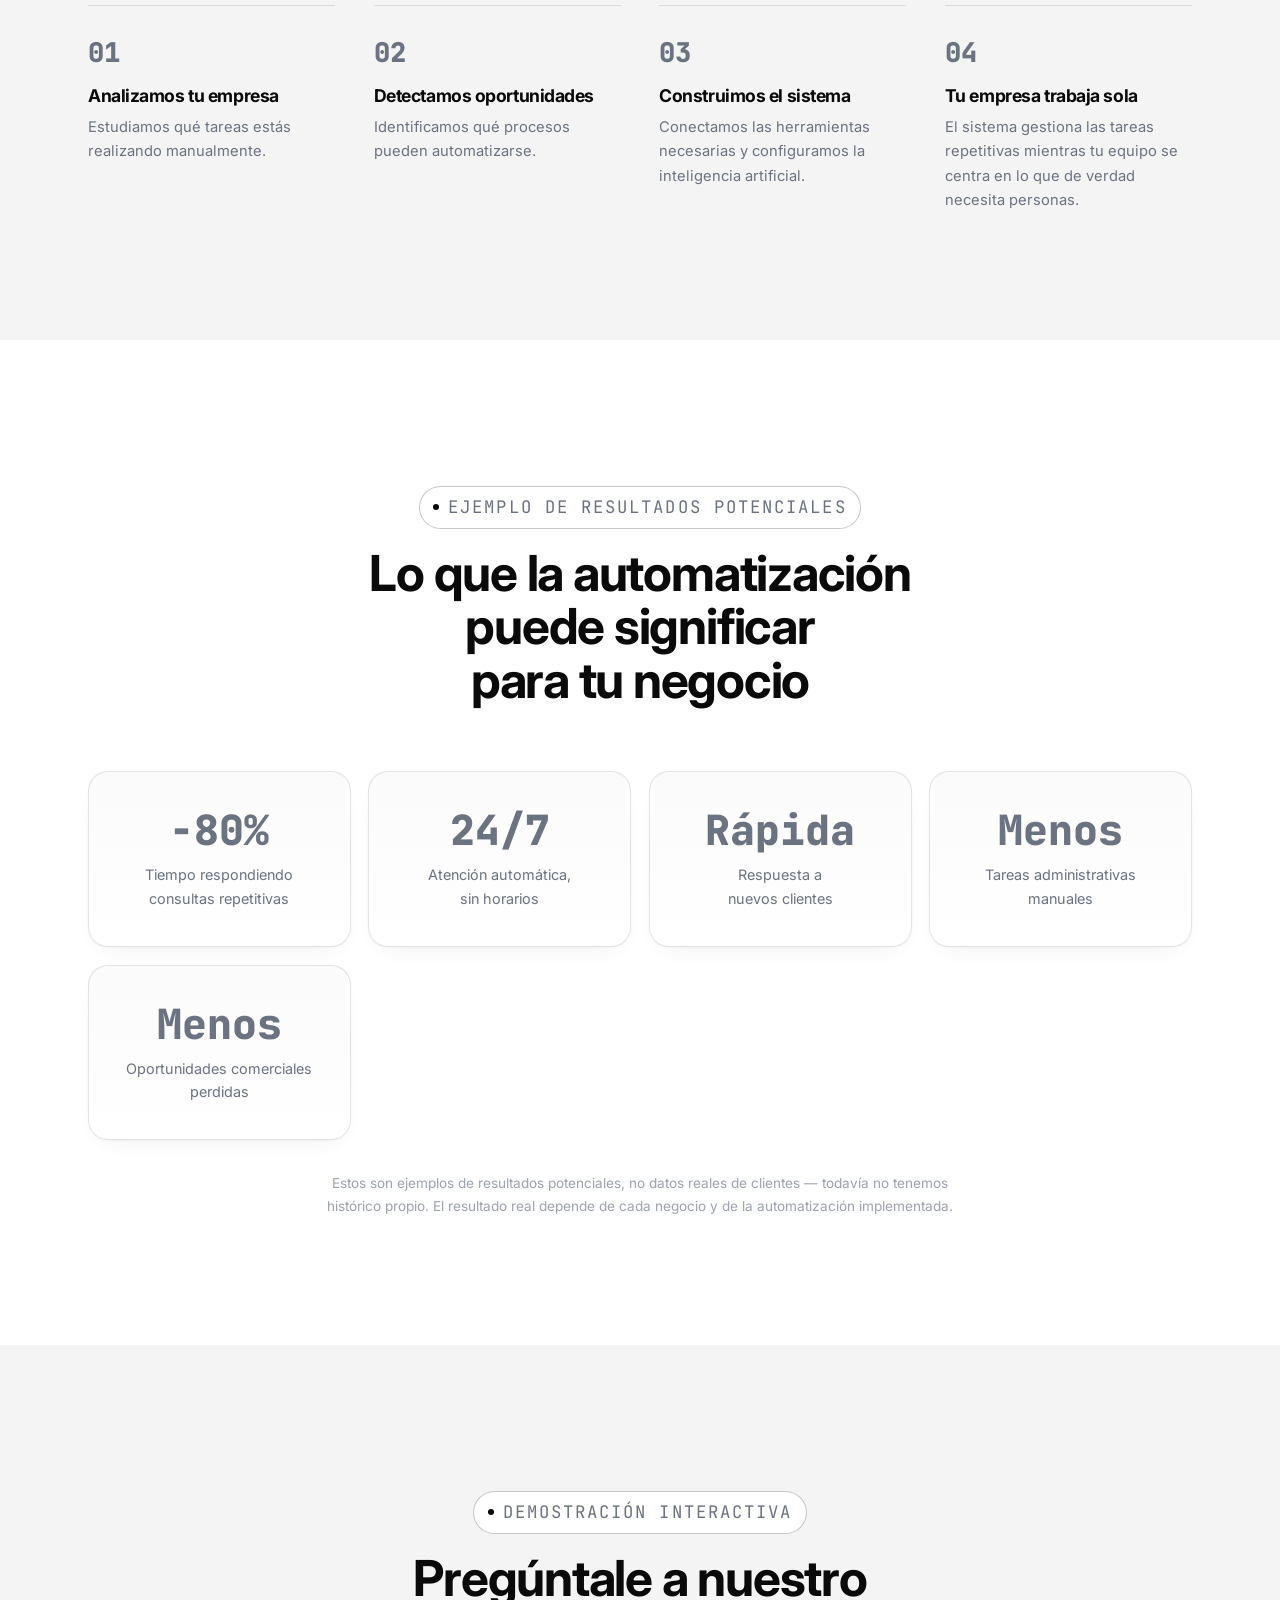
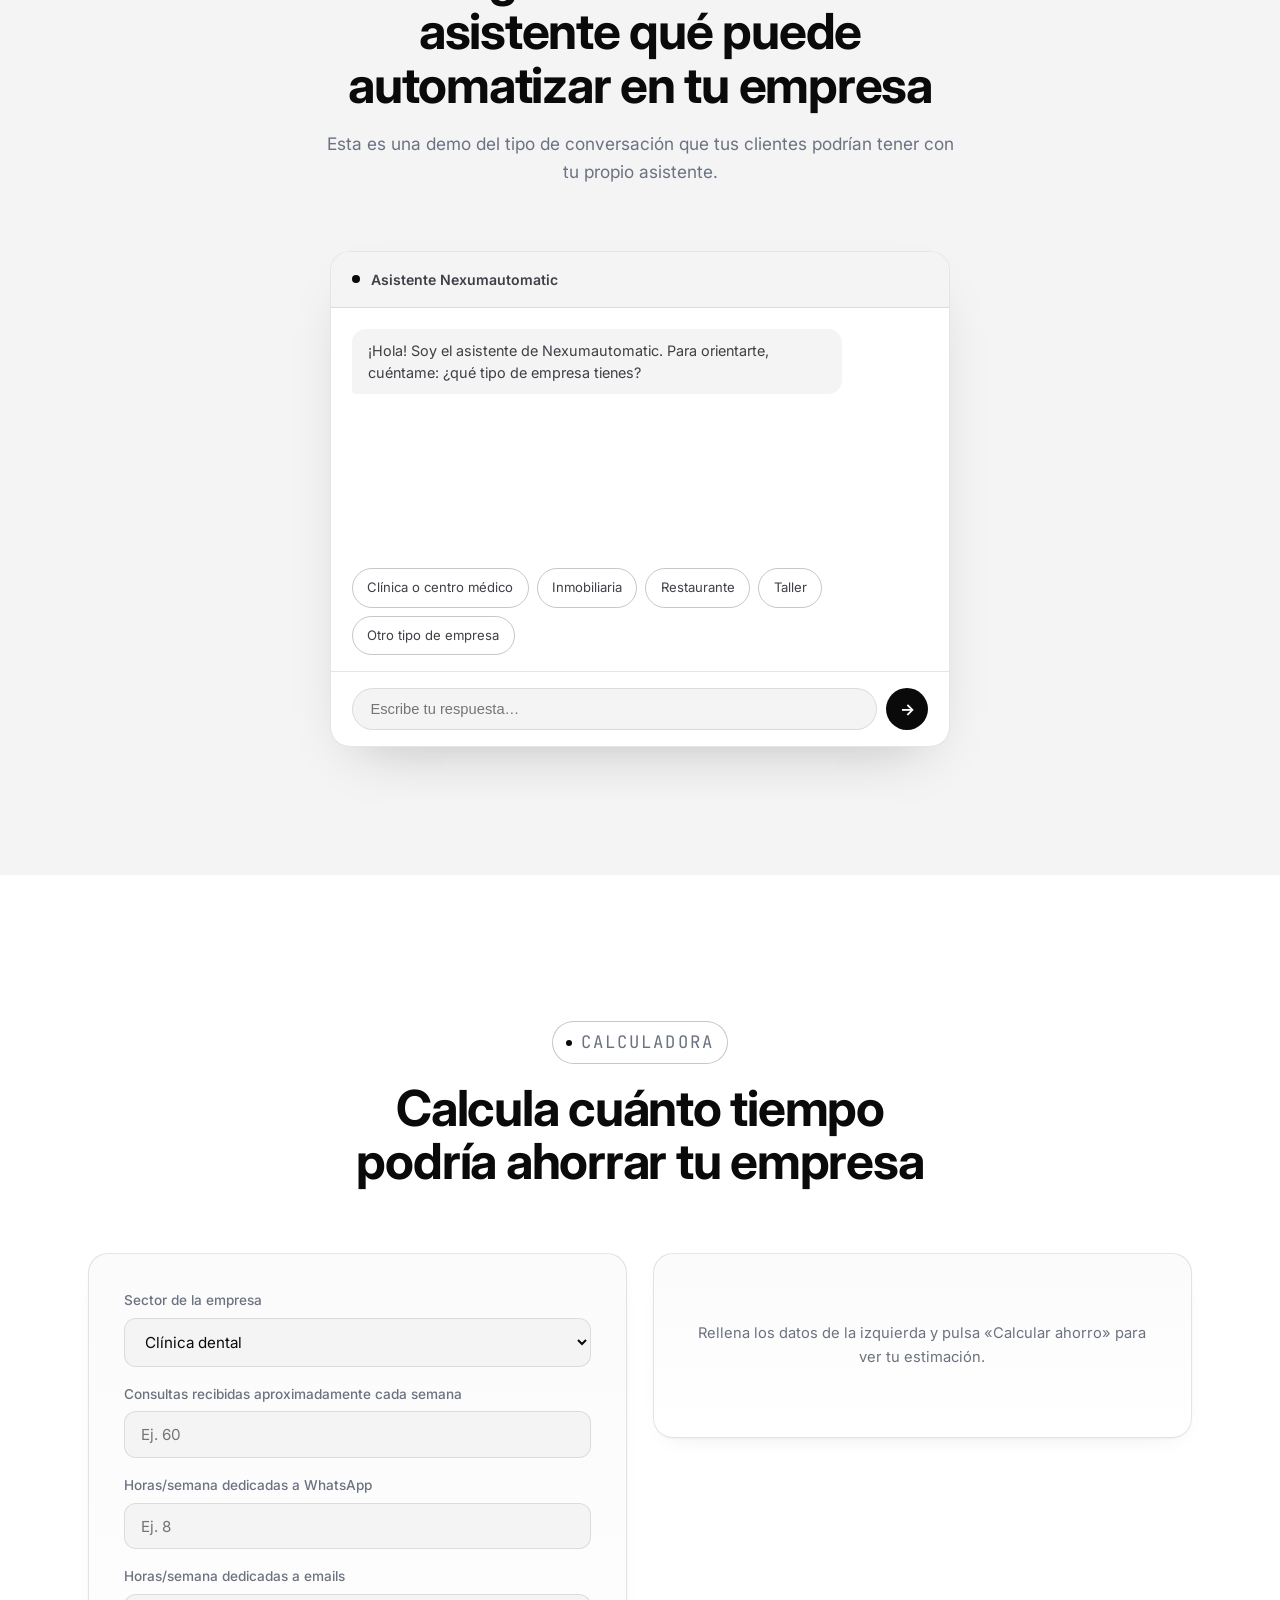
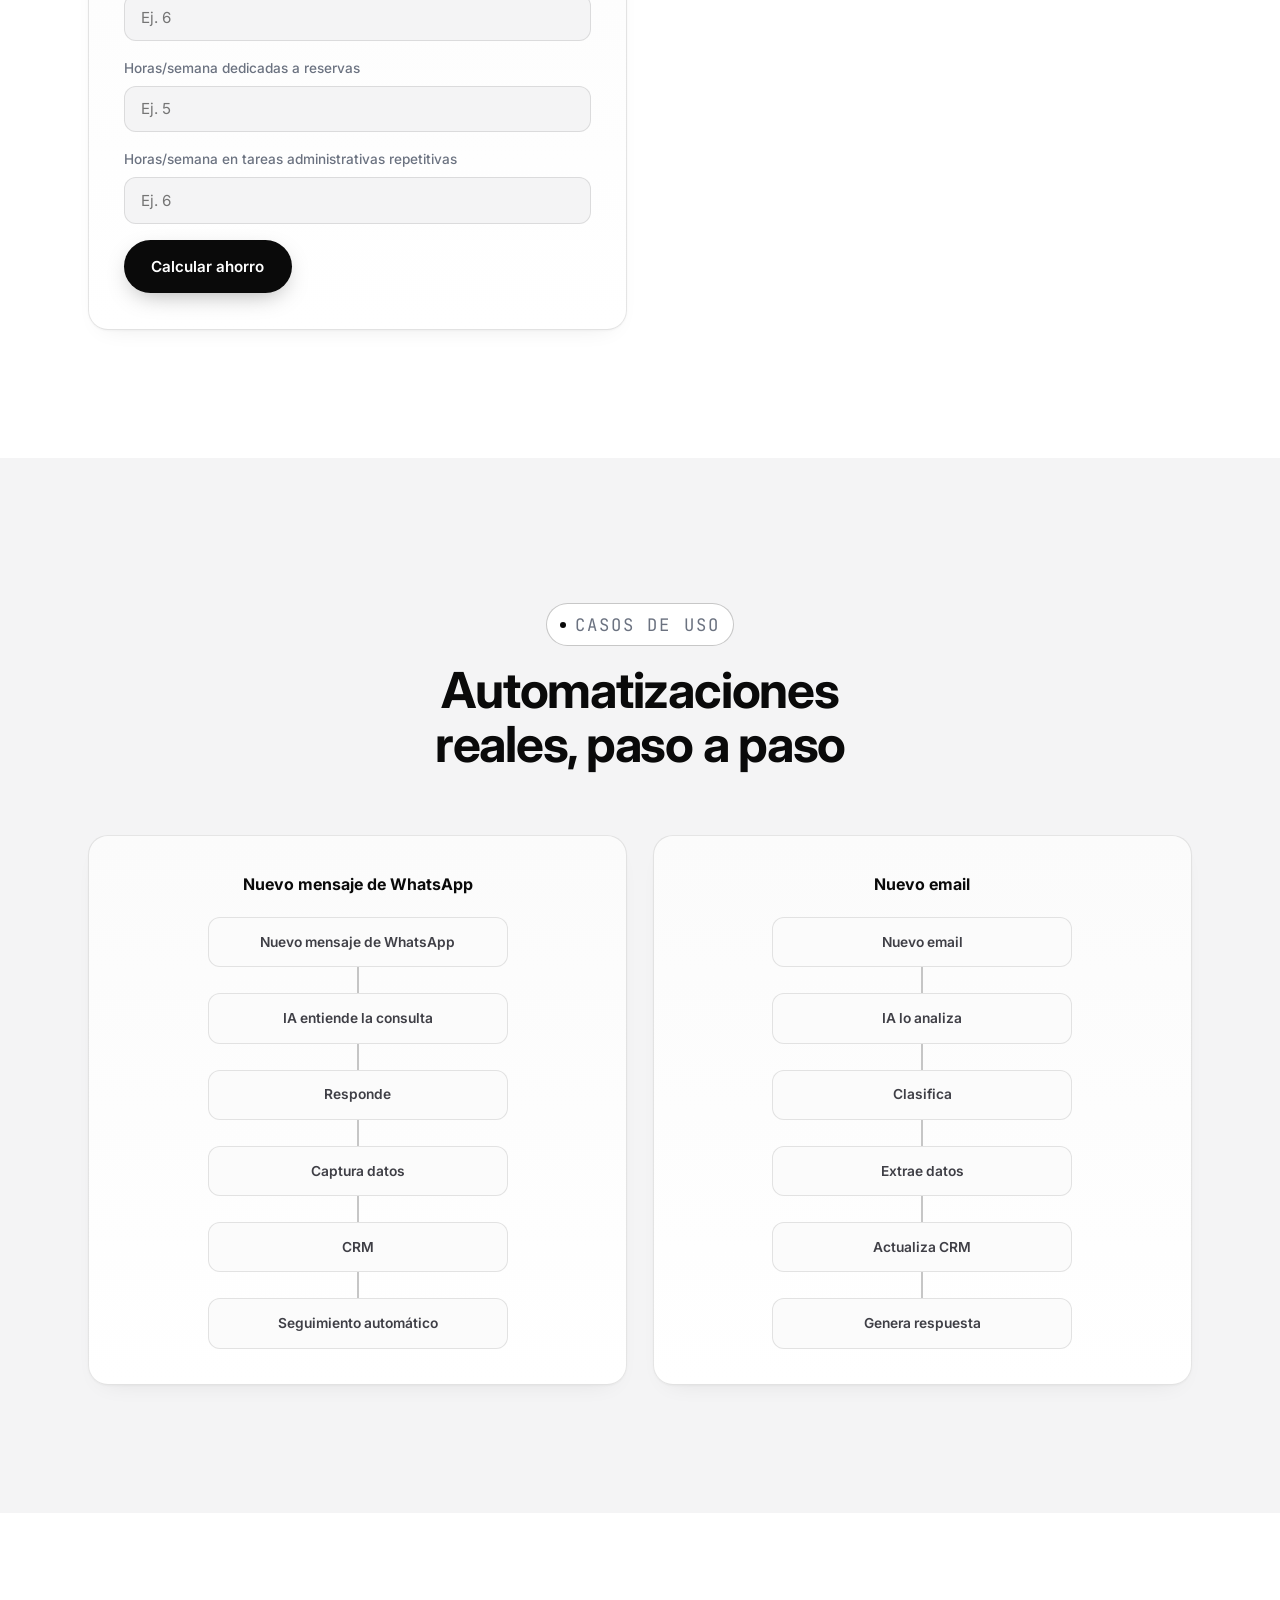
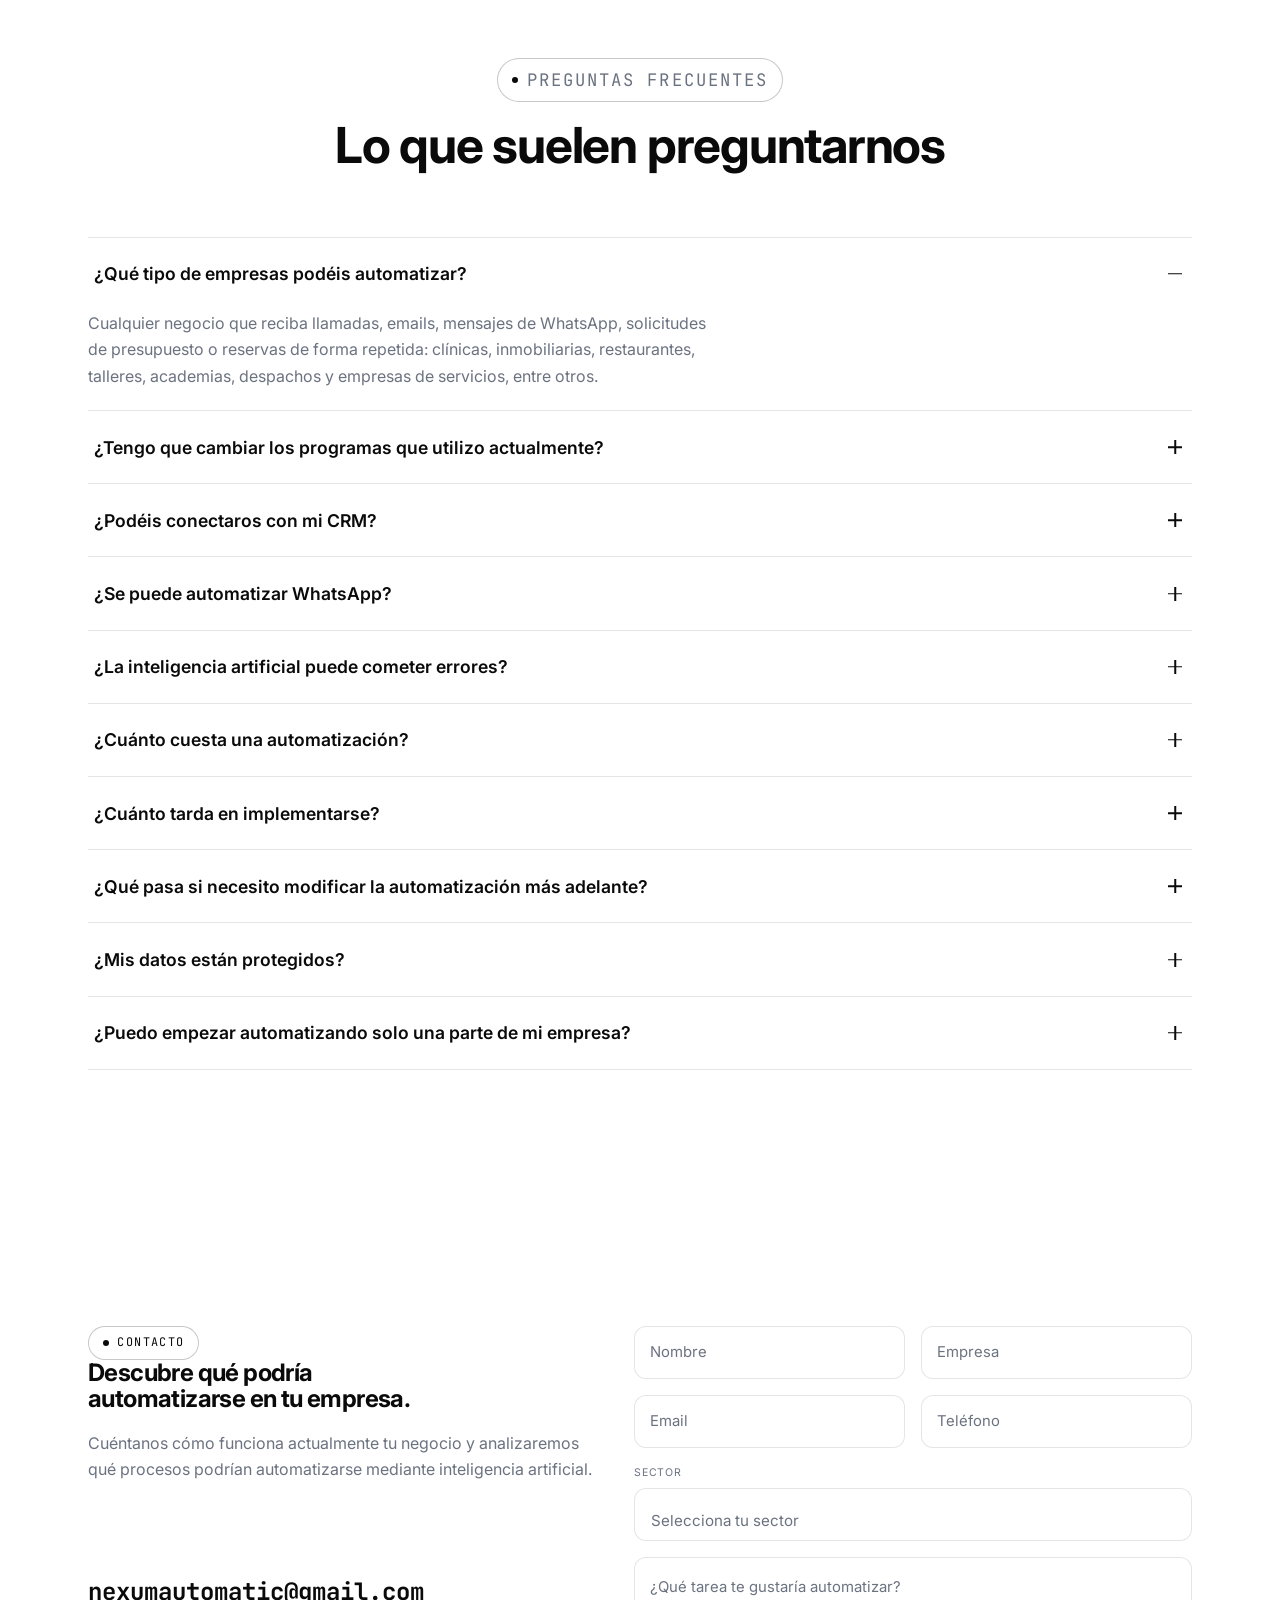
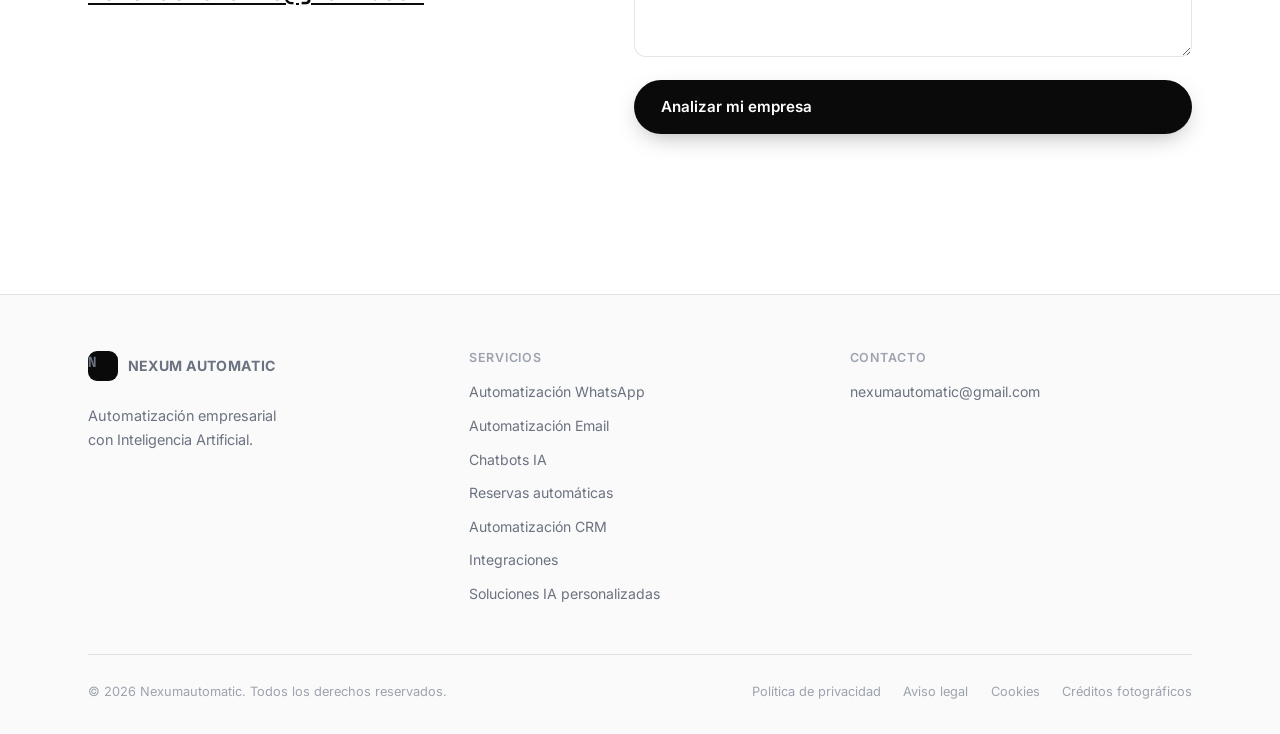
==== commit b4c90674: "Añade foto del cliente (generada con IA) a los badges de la escena 3D Mismo retrato para hw-badge-cl" ====
--- a/index.html
+++ b/index.html
@@ -12,7 +12,7 @@
 <link rel="preconnect" href="https://fonts.gstatic.com" crossorigin>
 <link rel="stylesheet" href="https://fonts.googleapis.com/css2?family=JetBrains+Mono:wght@400;500;600;700;800&family=Inter:wght@300;400;500;600;700;800&display=swap">
 
-<link rel="stylesheet" href="styles.css?v=20260904b">
+<link rel="stylesheet" href="styles.css?v=20260905a">
 <noscript><style>
   [data-reveal]{opacity:1!important;transform:none!important;}
   .faq-a{grid-template-rows:1fr!important;opacity:1!important;}
@@ -212,7 +212,7 @@
             </div>
           </div>
           <span class="hw-envelope" data-hw-envelope aria-hidden="true">✉</span>
-          <span class="hw-badge hw-badge-client" data-hw-badge-client><span class="hw-badge-icon">◐</span>Cliente</span>
+          <span class="hw-badge hw-badge-client" data-hw-badge-client><span class="hw-badge-icon"><img src="assets/img/hw-badge-cliente.webp" alt="" width="30" height="30"></span>Cliente</span>
 
           <div class="hw-card hw-ai" data-hw-ai>
             <div class="hw-ai-head"><span class="hw-ai-tag">02</span>IA Nexumautomatic</div>
@@ -244,7 +244,7 @@
               Un saludo,<br>Equipo Nexumautomatic
             </div>
           </div>
-          <span class="hw-badge hw-badge-done" data-hw-badge-done><span class="hw-badge-icon">✓</span>Cliente</span>
+          <span class="hw-badge hw-badge-done" data-hw-badge-done><span class="hw-badge-icon"><img src="assets/img/hw-badge-cliente.webp" alt="" width="30" height="30"></span>Cliente</span>
           <span class="hw-notif" data-hw-notif aria-hidden="true">✉<b>1</b></span>
         </div>
       </div>
--- a/styles.css
+++ b/styles.css
@@ -344,8 +344,9 @@
   background: #fff; border: 1px solid var(--line-2); font-size: .8rem; font-weight: 600; color: var(--ink-soft);
   box-shadow: 0 10px 24px -16px rgba(0,0,0,.25); white-space: nowrap;
 }
-.hw-badge-icon { display: inline-grid; place-items: center; width: 20px; height: 20px; border-radius: 50%; background: var(--bg-2); font-size: .78rem; }
-.hw-badge-done .hw-badge-icon { background: #16a34a; color: #fff; }
+.hw-badge-icon { display: inline-grid; place-items: center; width: 20px; height: 20px; border-radius: 50%; background: var(--bg-2); font-size: .78rem; overflow: hidden; }
+.hw-badge-icon img { width: 100%; height: 100%; object-fit: cover; display: block; filter: grayscale(1) contrast(1.05); }
+.hw-badge-done .hw-badge-icon { box-shadow: 0 0 0 2px #16a34a; }
 .hw-envelope { place-items: center; width: 40px; height: 40px; border-radius: 12px; background: var(--ink); color: #fff; font-size: 1.05rem; box-shadow: 0 12px 24px -12px rgba(0,0,0,.4); }
 .hw-notif {
   align-items: center; gap: .3rem; width: 46px; height: 46px; border-radius: 14px;
@@ -402,7 +403,7 @@
   .hw-badge-done { position: absolute; bottom: 6%; right: -6%; }
   .hw-notif { position: absolute; top: 4%; left: -8%; opacity: 0; }
   .hw-badge { font-size: .9rem; padding: .65rem 1.1rem; }
-  .hw-badge-icon { width: 24px; height: 24px; }
+  .hw-badge-icon { width: 30px; height: 30px; }
   .hw-notif { width: 54px; height: 54px; font-size: 1.3rem; }
 }
 
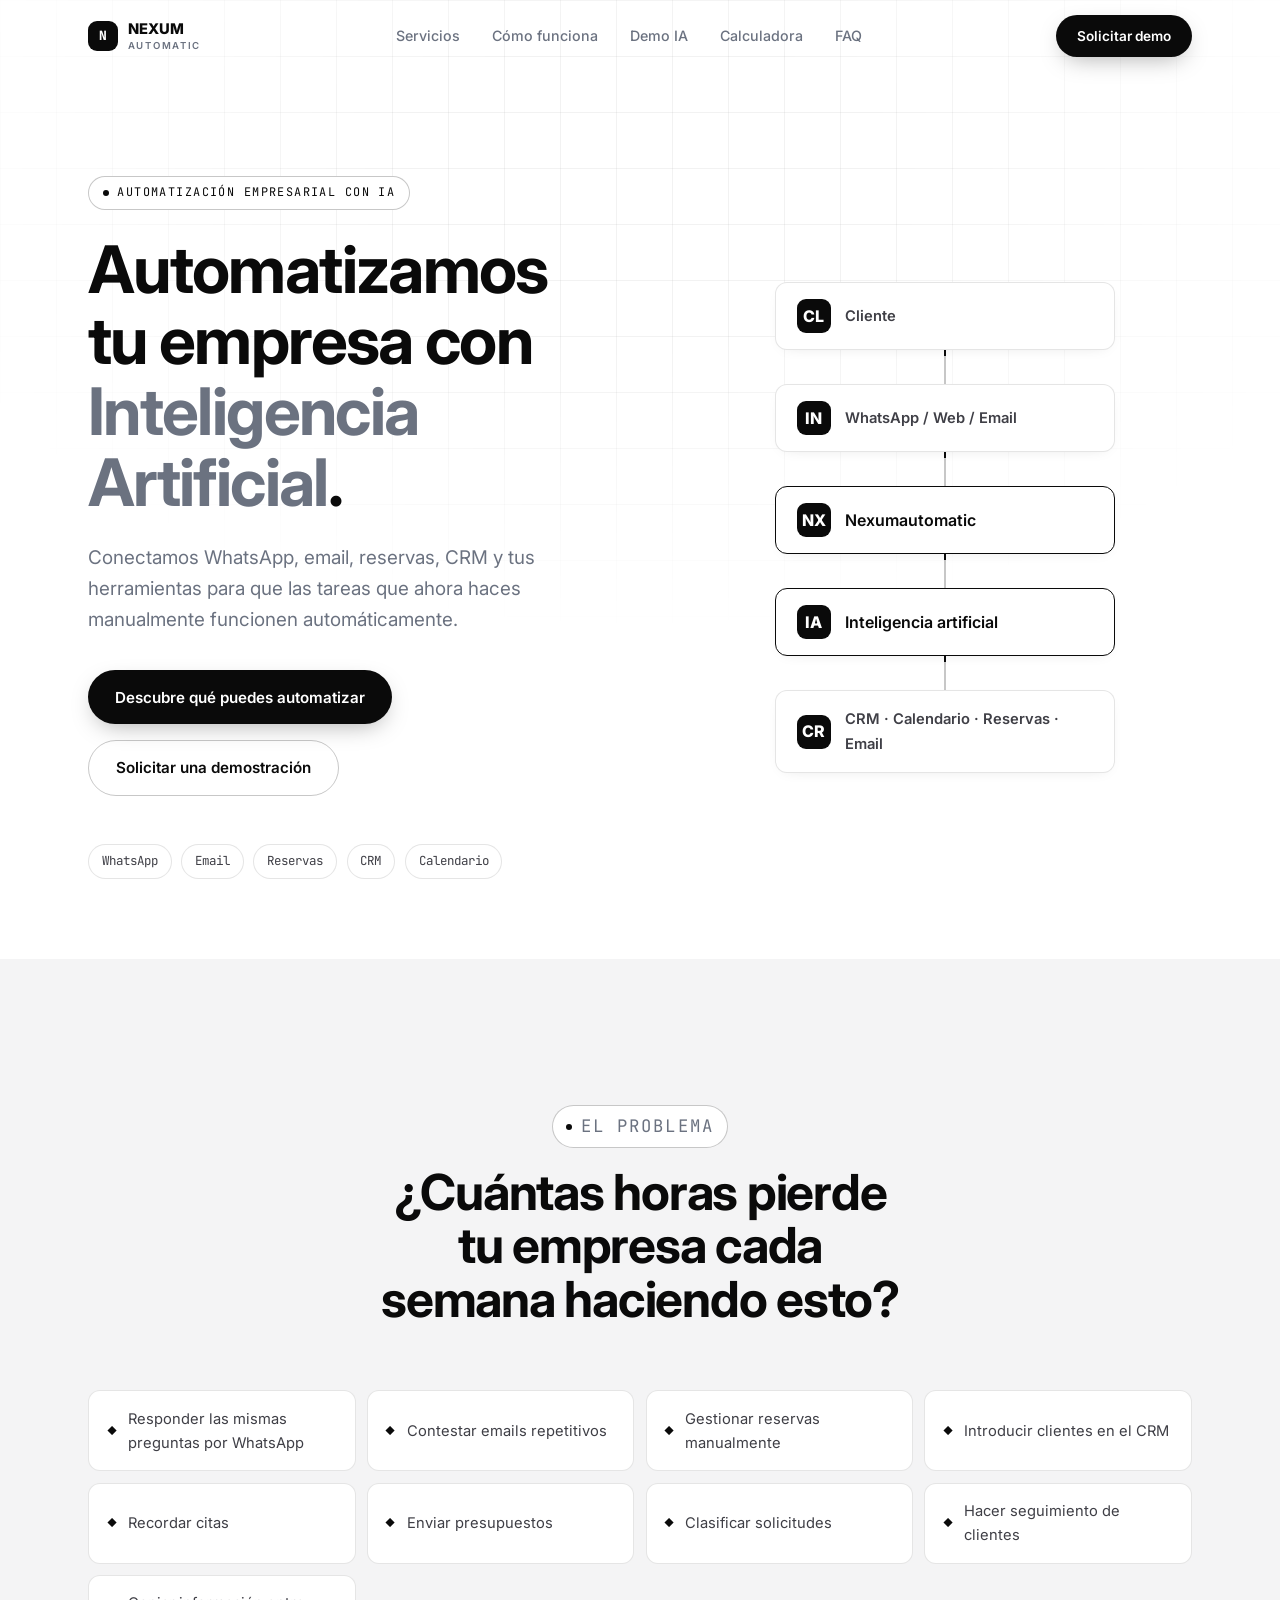
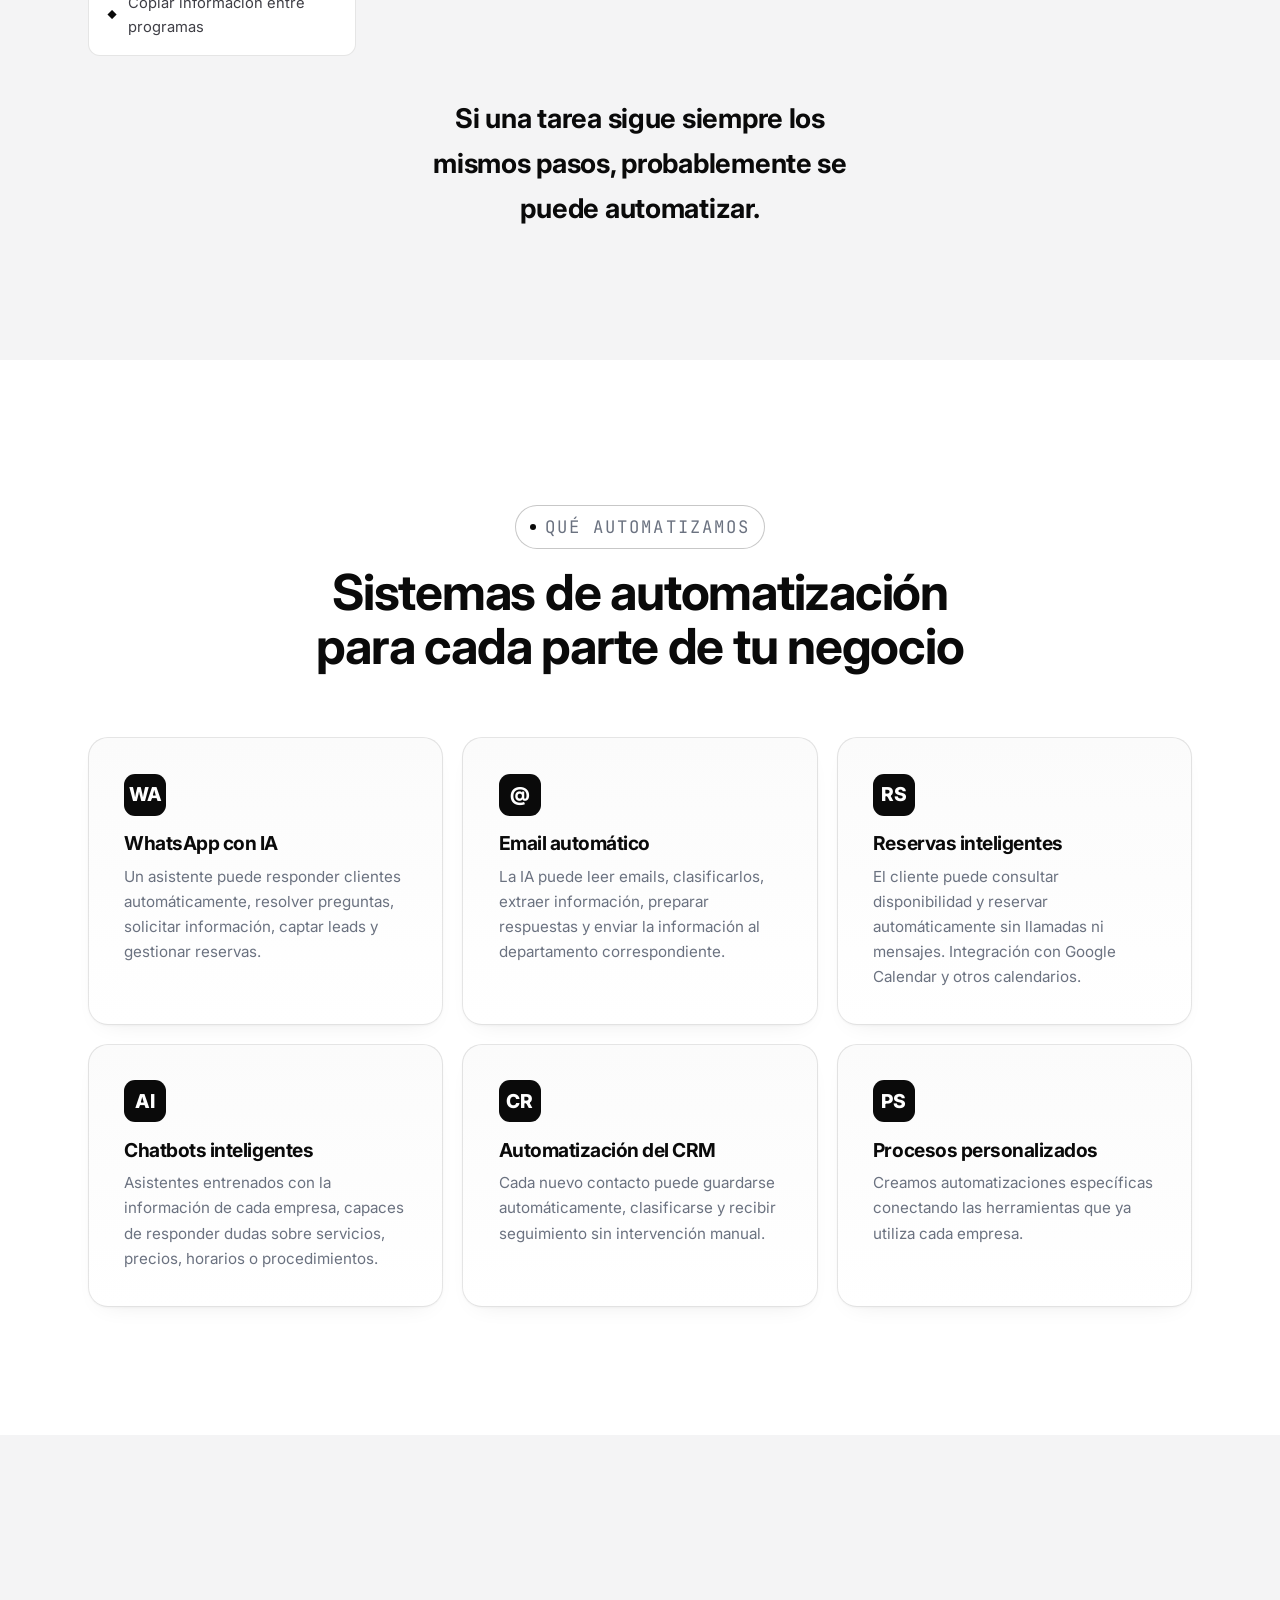
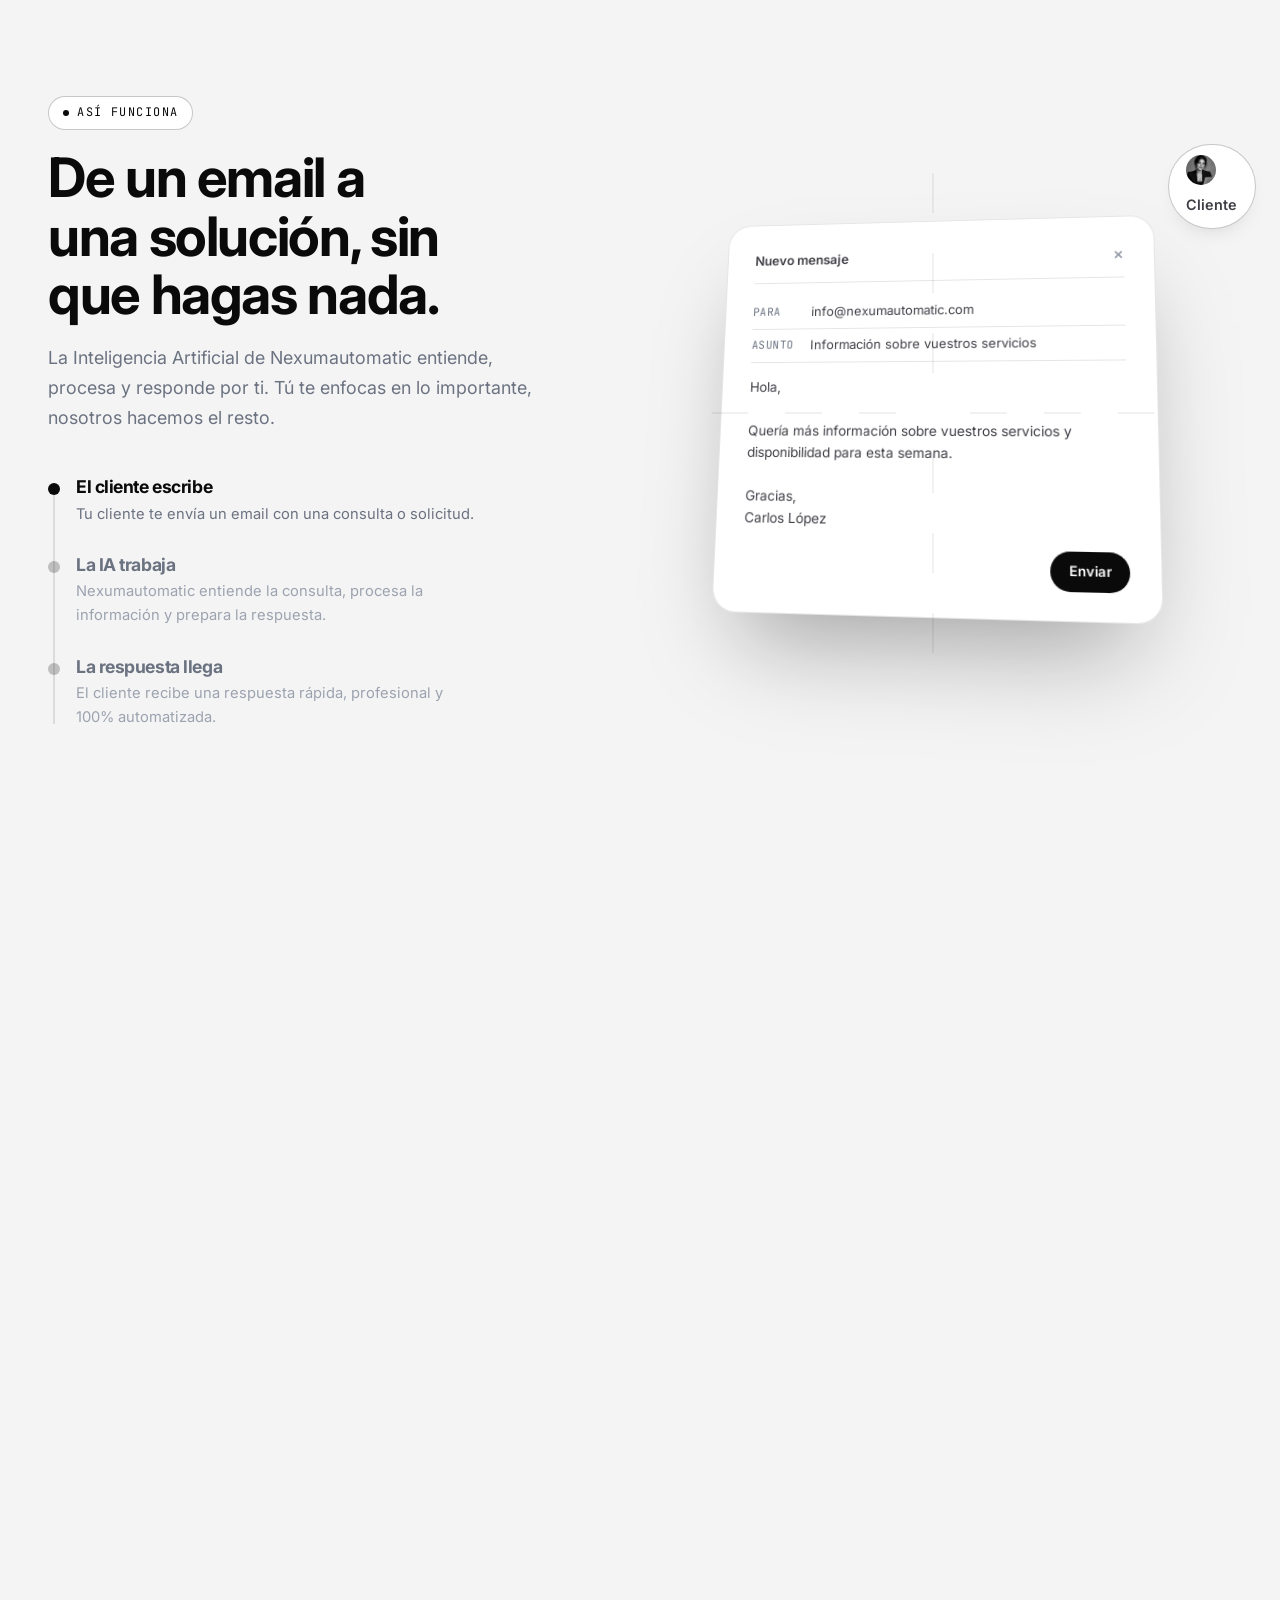
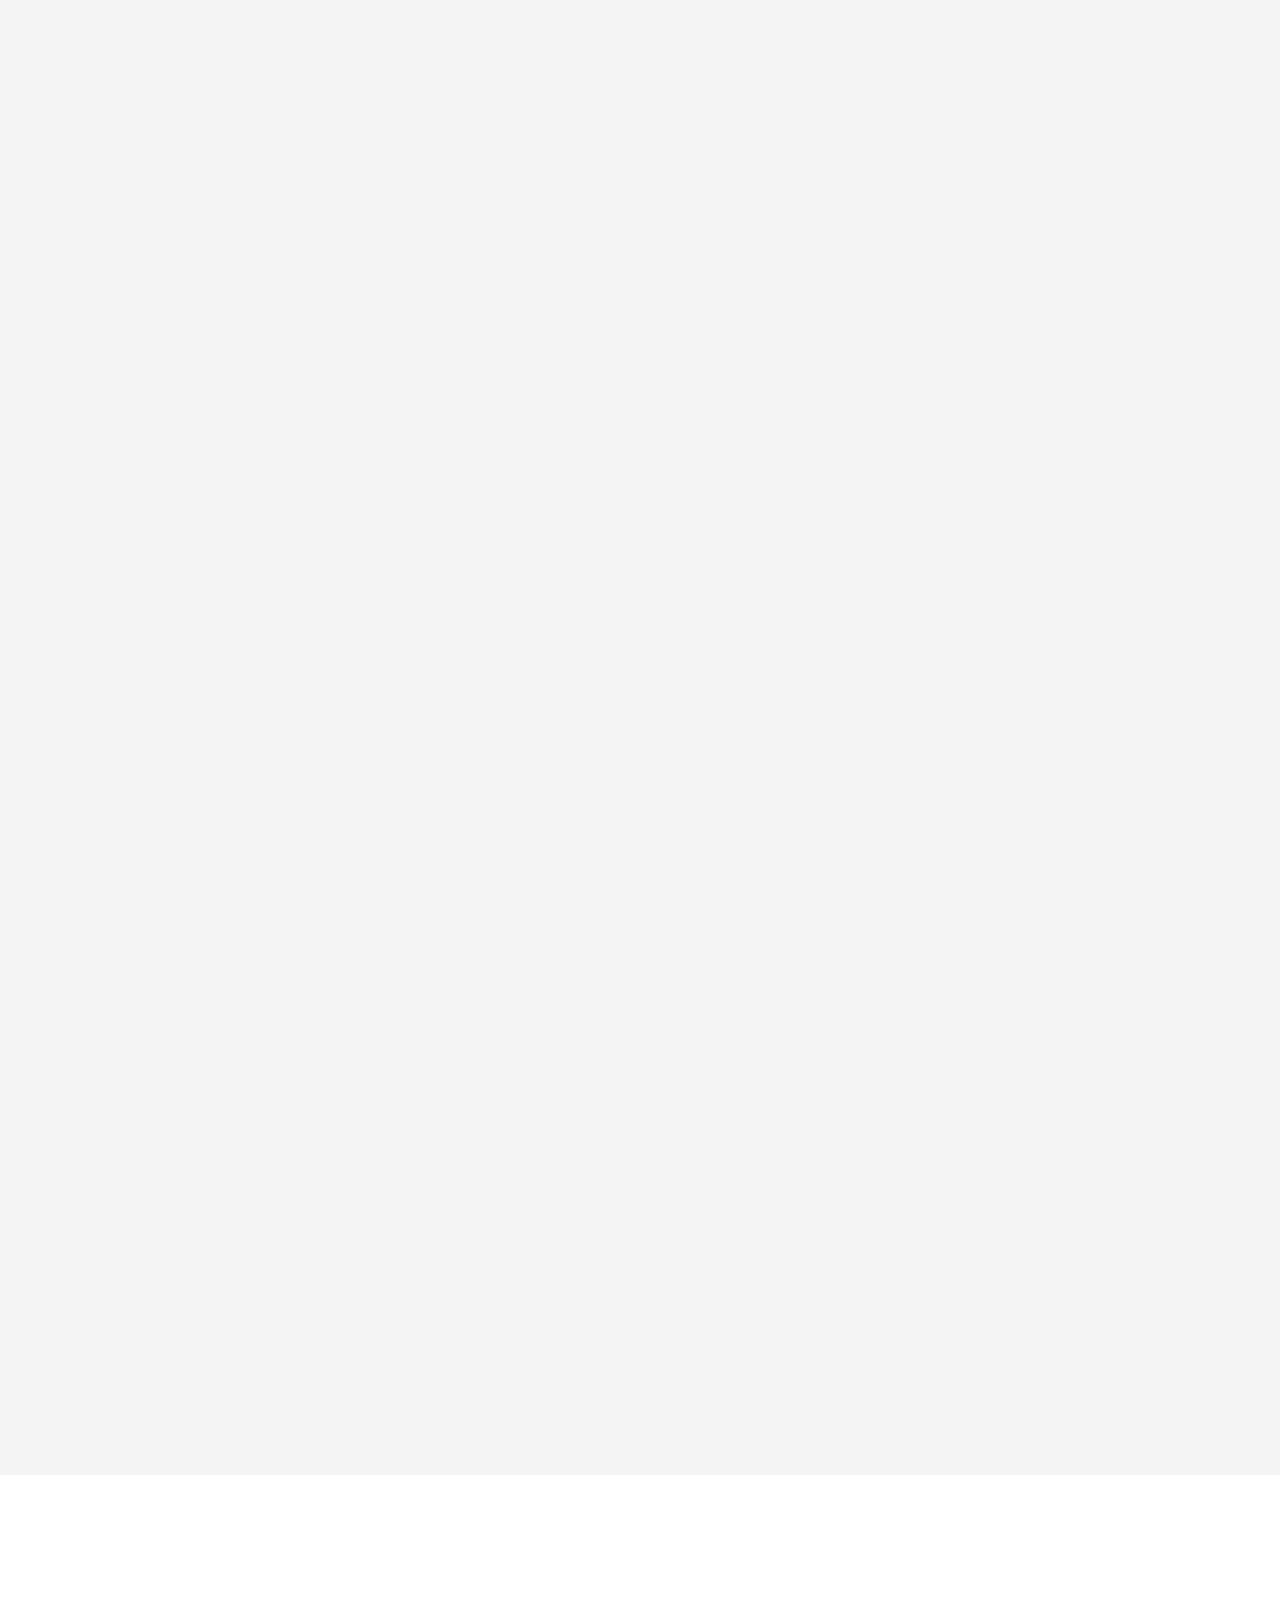
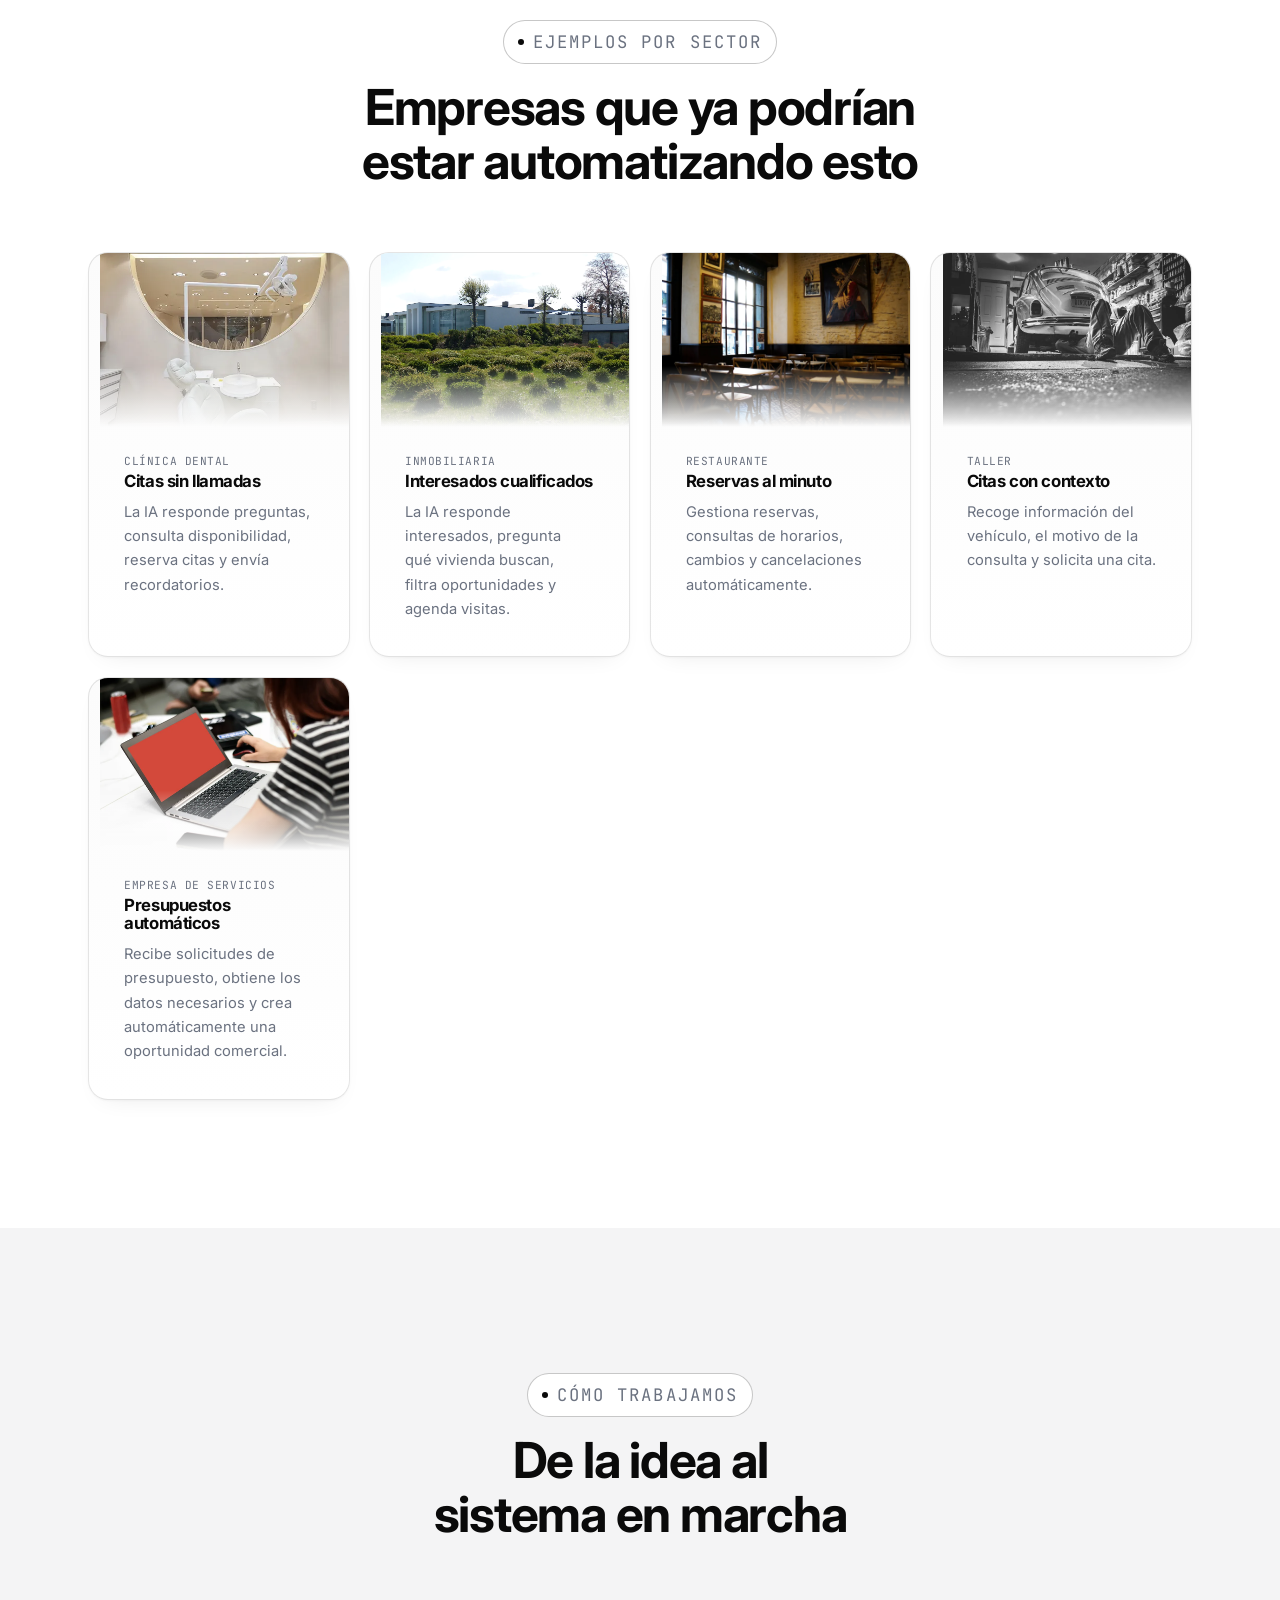
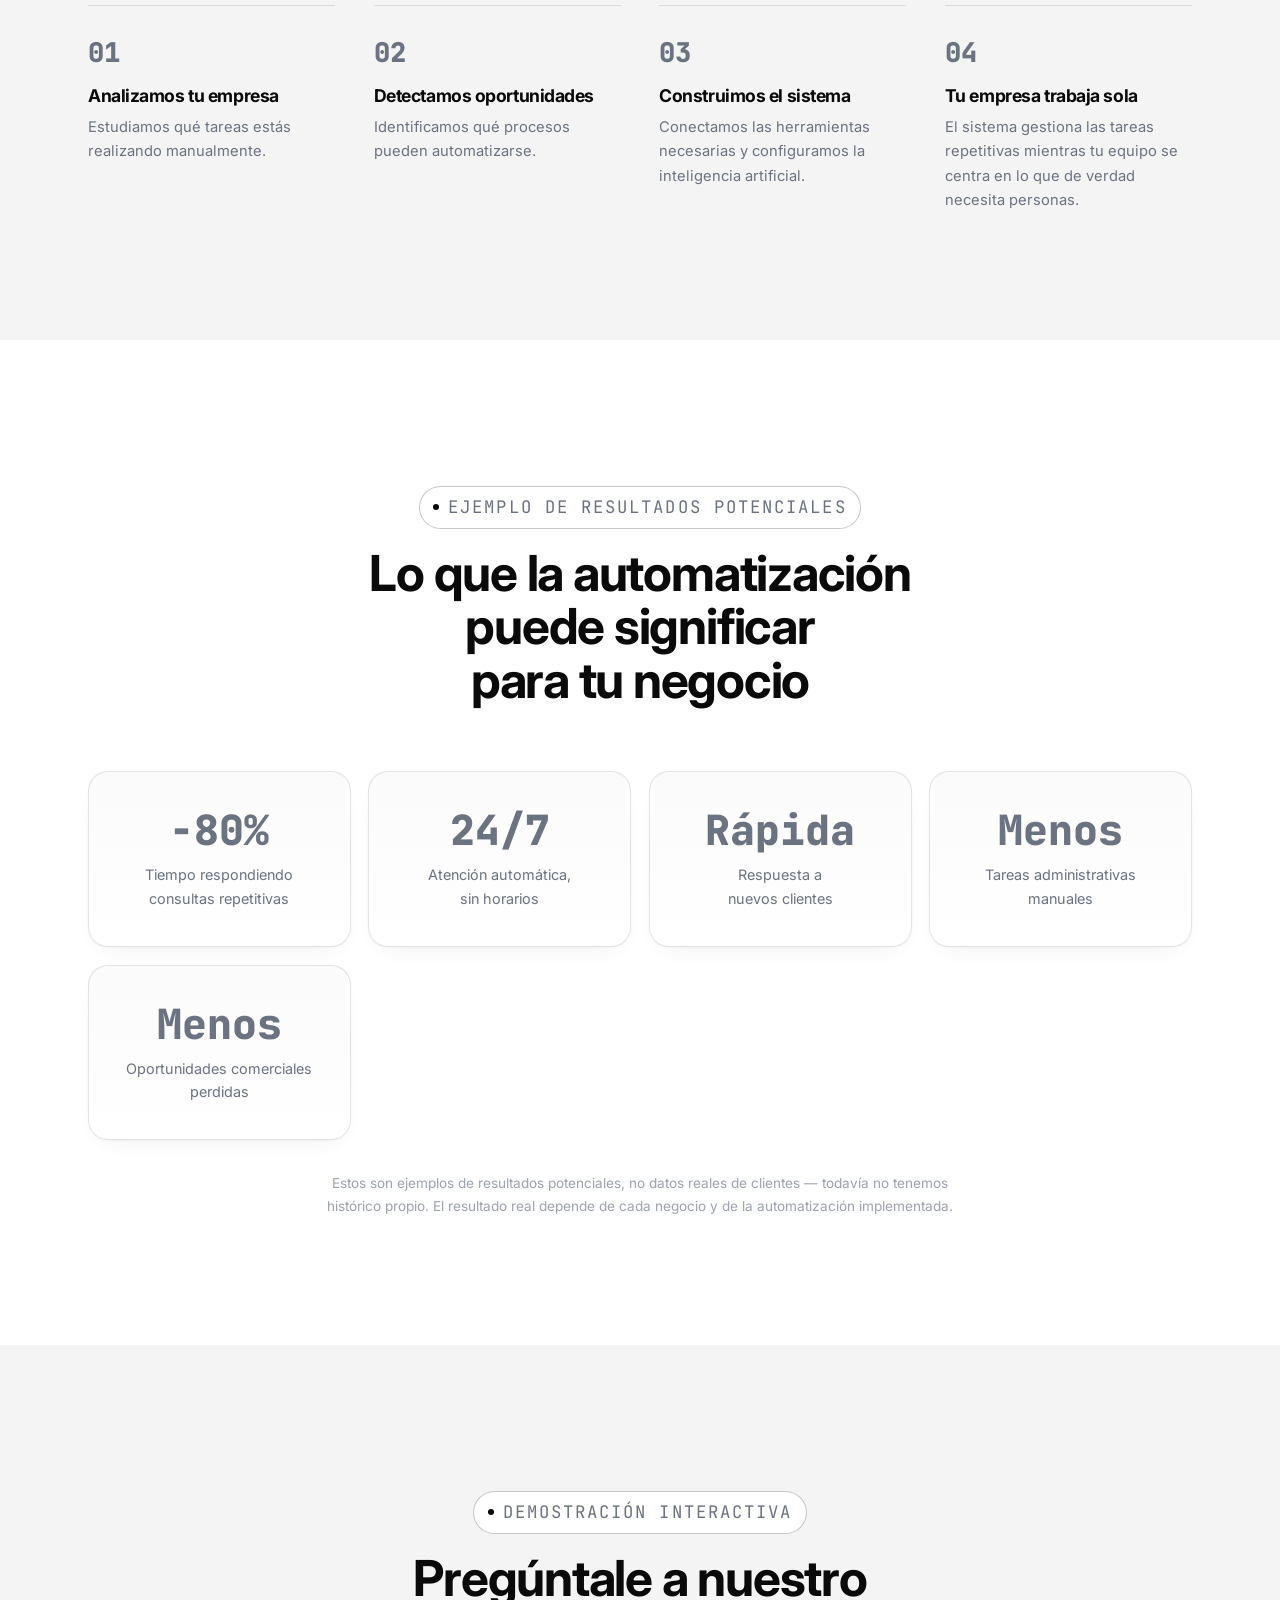
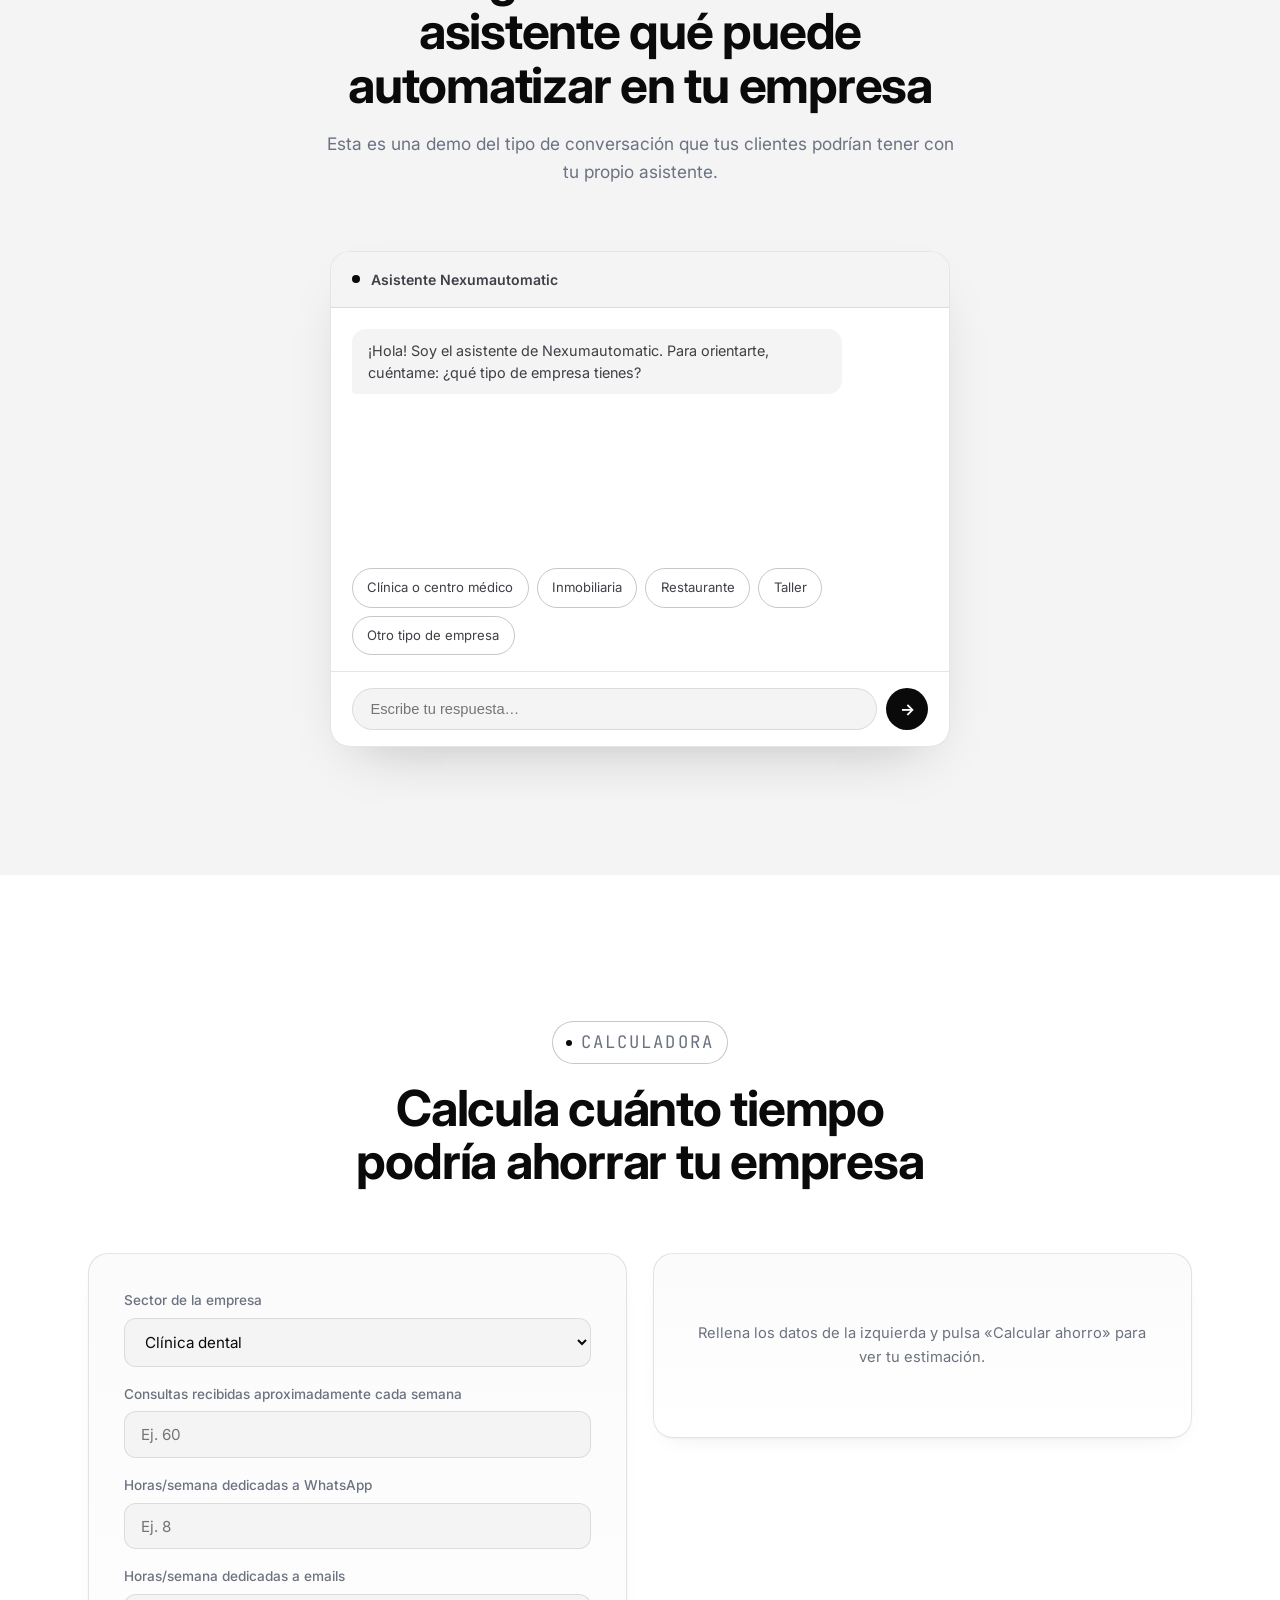
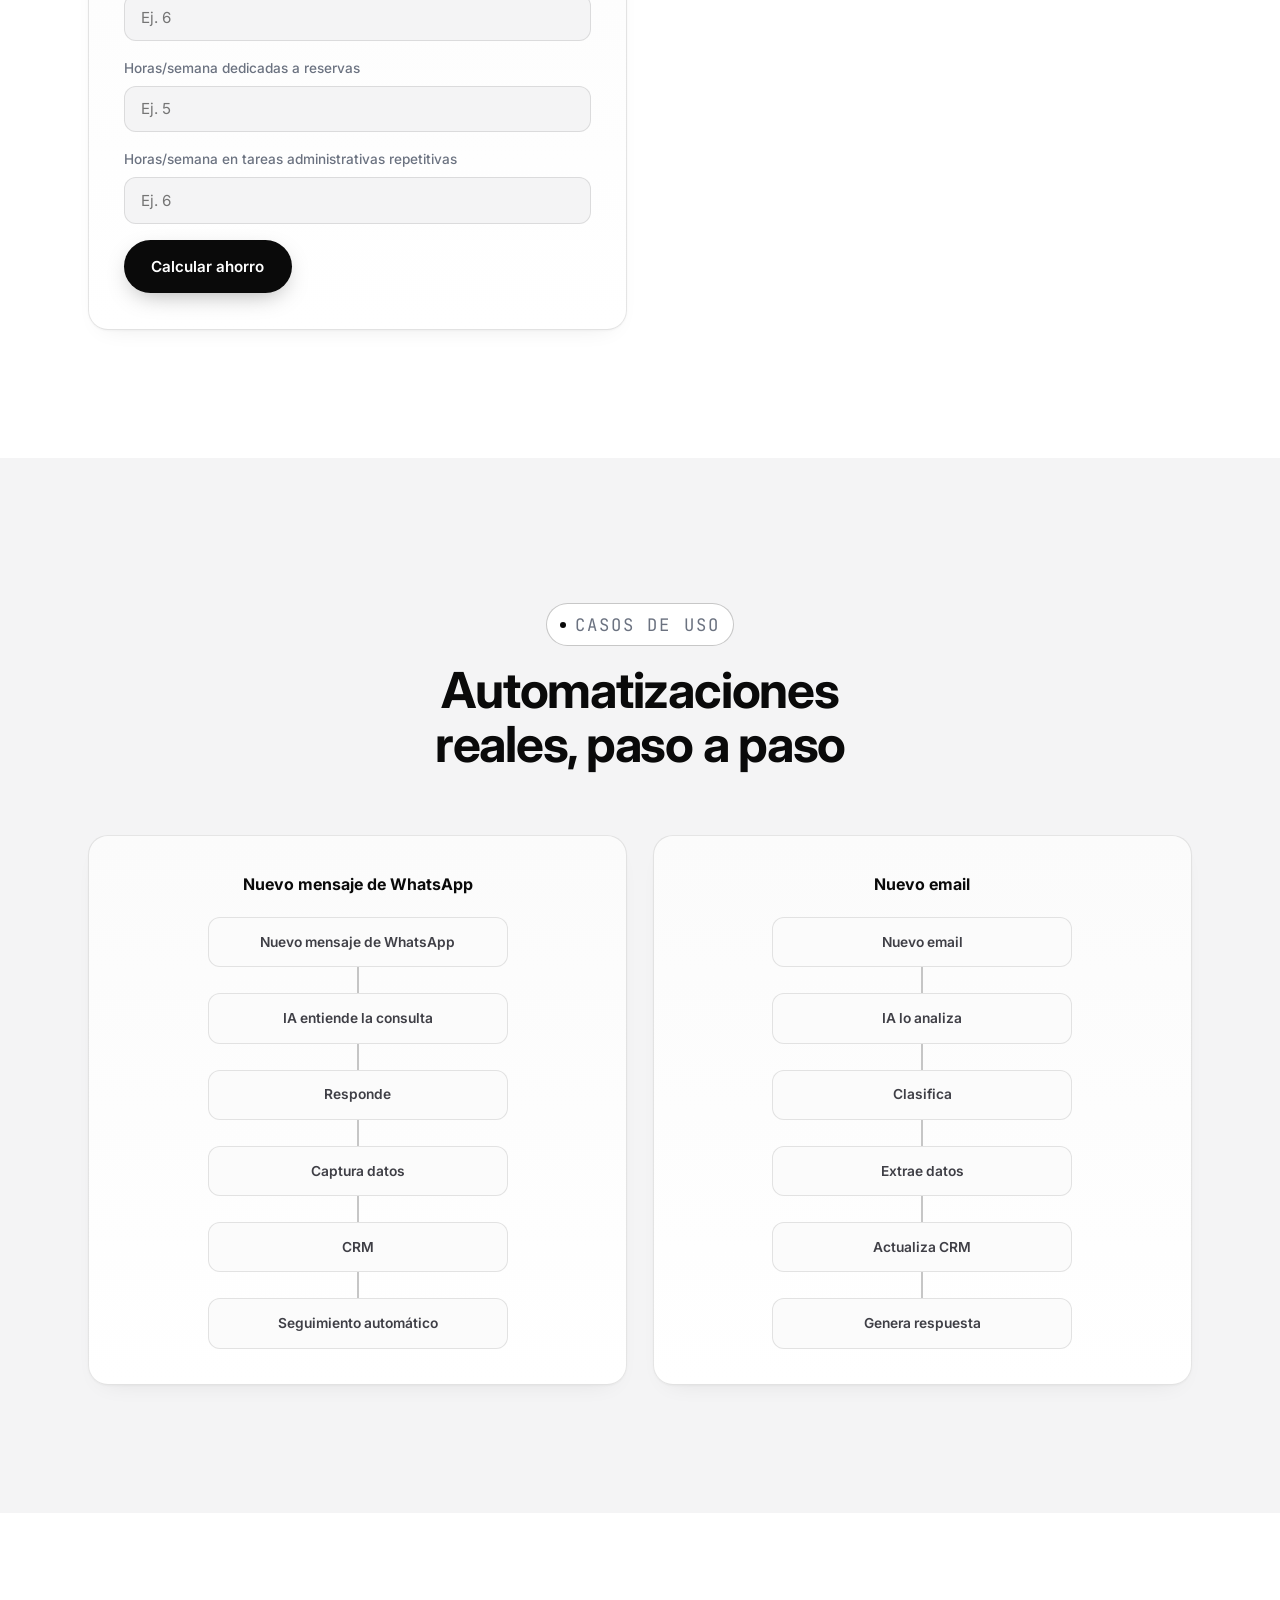
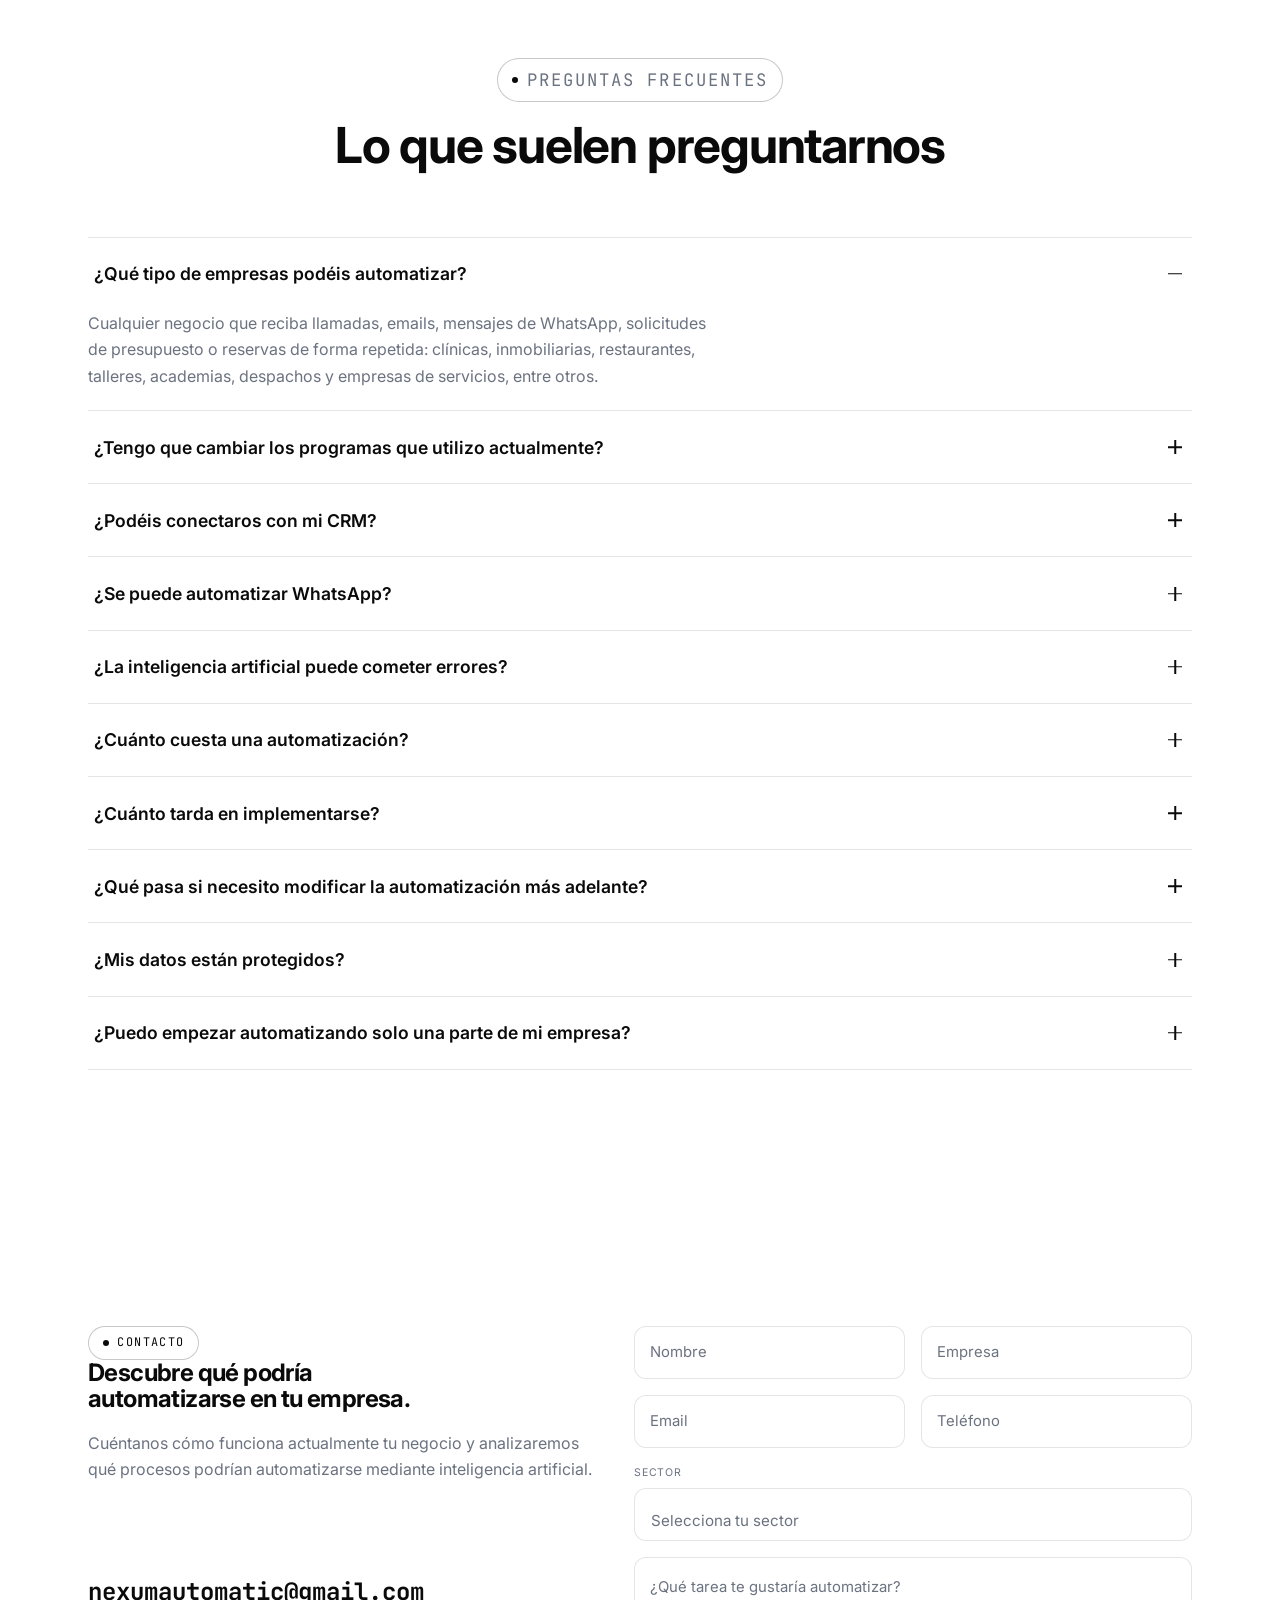
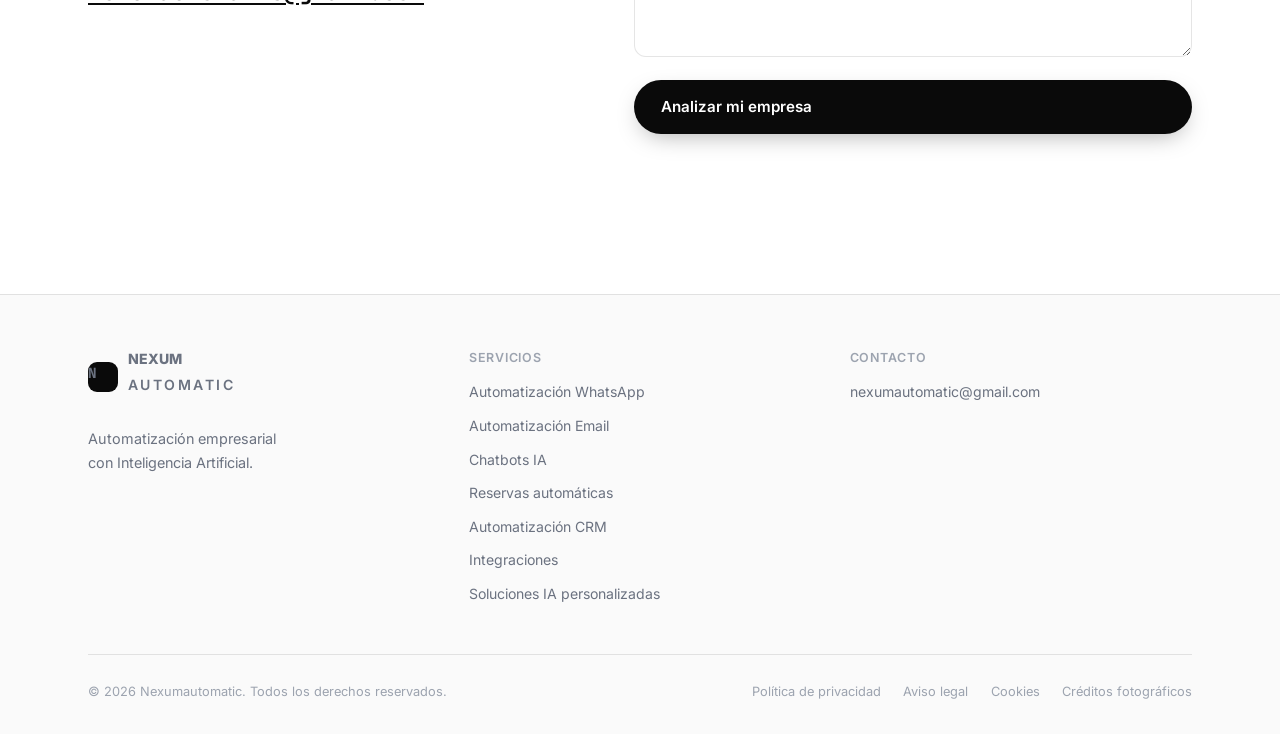
==== commit 2455f1fc: "Rehace 'Así funciona': chip de IA con 4 tarjetas + logo en dos líneas - Nuevo logotipo: NEXUM / AUTO" ====
--- a/index.html
+++ b/index.html
@@ -12,7 +12,7 @@
 <link rel="preconnect" href="https://fonts.gstatic.com" crossorigin>
 <link rel="stylesheet" href="https://fonts.googleapis.com/css2?family=JetBrains+Mono:wght@400;500;600;700;800&family=Inter:wght@300;400;500;600;700;800&display=swap">
 
-<link rel="stylesheet" href="styles.css?v=20260905a">
+<link rel="stylesheet" href="styles.css?v=20260905b">
 <noscript><style>
   [data-reveal]{opacity:1!important;transform:none!important;}
   .faq-a{grid-template-rows:1fr!important;opacity:1!important;}
@@ -25,7 +25,7 @@
   <div class="nav-inner">
     <a class="brand" href="#top">
       <span class="brand-mark">N</span>
-      <span>NEXUM AUTOMATIC</span>
+      <span class="brand-text"><span class="brand-line1">NEXUM</span><span class="brand-line2">AUTOMATIC</span></span>
     </a>
     <div class="nav-links" data-nav-links>
       <a class="nav-link" href="#servicios">Servicios</a>
@@ -214,23 +214,32 @@
           <span class="hw-envelope" data-hw-envelope aria-hidden="true">✉</span>
           <span class="hw-badge hw-badge-client" data-hw-badge-client><span class="hw-badge-icon"><img src="assets/img/hw-badge-cliente.webp" alt="" width="30" height="30"></span>Cliente</span>
 
-          <div class="hw-card hw-ai" data-hw-ai>
-            <div class="hw-ai-head"><span class="hw-ai-tag">02</span>IA Nexumautomatic</div>
-            <div class="hw-ai-body">
-              <div class="hw-ai-core" data-hw-core>
-                <span class="hw-ai-ring"></span>
-                <span class="hw-ai-ring hw-ai-ring-2"></span>
-                <span class="hw-ai-mark">N</span>
-              </div>
-              <ul class="hw-ai-checklist" data-hw-checklist>
-                <li data-hw-check>Entiende la consulta</li>
-                <li data-hw-check>Extrae información clave</li>
-                <li data-hw-check>Consulta disponibilidad</li>
-                <li data-hw-check>Prepara la respuesta</li>
-                <li data-hw-check>Actualiza el CRM</li>
-                <li data-hw-check>Programa seguimiento</li>
-              </ul>
-            </div>
+          <svg class="hw-links" data-hw-links viewBox="0 0 100 100" preserveAspectRatio="none" aria-hidden="true">
+            <path class="hw-link" data-hw-link="agenda" d="M50,50 L13,50"></path>
+            <path class="hw-link" data-hw-link="responde" d="M50,50 L50,10"></path>
+            <path class="hw-link" data-hw-link="crm" d="M50,50 L87,50"></path>
+            <path class="hw-link" data-hw-link="automatiza" d="M50,50 L50,90"></path>
+          </svg>
+          <div class="hw-chip" data-hw-chip><span class="hw-chip-tag">02</span><span class="hw-chip-label">IA</span></div>
+          <div class="hw-proc hw-proc-agenda" data-hw-proc>
+            <span class="hw-proc-icon" aria-hidden="true">▦</span>
+            <strong>Agenda</strong>
+            <p>Gestiona citas automáticamente</p>
+          </div>
+          <div class="hw-proc hw-proc-responde" data-hw-proc>
+            <span class="hw-proc-icon" aria-hidden="true">✉</span>
+            <strong>Responde</strong>
+            <p>Redacta y envía respuestas personalizadas</p>
+          </div>
+          <div class="hw-proc hw-proc-crm" data-hw-proc>
+            <span class="hw-proc-icon" aria-hidden="true">▥</span>
+            <strong>CRM</strong>
+            <p>Consulta y actualiza tus datos</p>
+          </div>
+          <div class="hw-proc hw-proc-automatiza" data-hw-proc>
+            <span class="hw-proc-icon" aria-hidden="true">⚙</span>
+            <strong>Automatiza</strong>
+            <p>Ejecuta tareas en segundo plano</p>
           </div>
 
           <div class="hw-card hw-email hw-email-out" data-hw-email-out>
@@ -652,7 +661,7 @@
   <div class="footer-inner">
     <div class="footer-top">
       <div class="footer-col">
-        <div class="brand"><span class="brand-mark">N</span><span>NEXUM AUTOMATIC</span></div>
+        <div class="brand"><span class="brand-mark">N</span><span class="brand-text"><span class="brand-line1">NEXUM</span><span class="brand-line2">AUTOMATIC</span></span></div>
         <p class="footer-brand-tagline">Automatización empresarial con Inteligencia Artificial.</p>
       </div>
       <div class="footer-col">
@@ -685,6 +694,6 @@
 <script defer src="lib/gsap.min.js"></script>
 <script defer src="lib/ScrollTrigger.min.js"></script>
 <script defer src="lib/manifest.js"></script>
-<script defer src="main.js?v=20260904b"></script>
+<script defer src="main.js?v=20260905b"></script>
 </body>
 </html>
--- a/styles.css
+++ b/styles.css
@@ -147,13 +147,16 @@
   max-width: var(--container); margin-inline: auto; padding-inline: var(--gutter);
   height: 72px; display: flex; align-items: center; justify-content: space-between;
 }
-.brand { font-weight: 700; font-size: 1rem; letter-spacing: .02em; display: flex; align-items: center; gap: .6rem; }
+.brand { font-weight: 700; font-size: 1rem; display: flex; align-items: center; gap: .6rem; }
 .brand-mark {
   width: 30px; height: 30px; border-radius: 9px;
   background: var(--ink);
   display: grid; place-items: center; font-family: var(--mono); font-size: .8rem; color: #fff; font-weight: 800;
   flex-shrink: 0;
 }
+.brand-text { display: flex; flex-direction: column; line-height: 1.15; gap: .1em; }
+.brand-line1 { font-size: .92rem; font-weight: 800; letter-spacing: .01em; }
+.brand-line2 { font-size: .6rem; font-weight: 600; letter-spacing: .18em; color: var(--mute); }
 .nav-links { display: none; align-items: center; gap: 2rem; }
 @media (min-width: 1024px) { .nav-links { display: flex; } }
 .nav-link { position: relative; padding: .25rem 0; font-size: .89rem; font-weight: 500; color: var(--mute); transition: color .3s; }
@@ -324,7 +327,7 @@
   background: var(--bg-card); border: 1px solid var(--line); border-radius: calc(var(--radius) + 4px);
   padding: 1.7rem 1.8rem; box-shadow: 0 20px 44px -26px rgba(0,0,0,.22);
 }
-.hw-envelope, .hw-badge, .hw-notif { display: none; }
+.hw-envelope, .hw-badge, .hw-notif, .hw-chip, .hw-proc, .hw-links { display: none; }
 
 .hw-email-head { display: flex; align-items: center; justify-content: space-between; font-size: .85rem; font-weight: 600; color: var(--ink-soft); padding-bottom: .8rem; margin-bottom: .8rem; border-bottom: 1px solid var(--line); }
 .hw-email-x { color: var(--mute-2); font-size: 1rem; line-height: 1; }
@@ -354,29 +357,29 @@
 }
 .hw-notif b { position: absolute; top: -6px; right: -6px; width: 18px; height: 18px; border-radius: 50%; background: #ef4444; color: #fff; font-size: .68rem; display: grid; place-items: center; font-weight: 700; }
 
-.hw-ai-head { display: flex; align-items: center; gap: .6rem; font-family: var(--mono); font-size: .84rem; font-weight: 700; letter-spacing: .04em; text-transform: uppercase; color: var(--ink); padding-bottom: 1rem; margin-bottom: 1.3rem; border-bottom: 1px solid var(--line); }
-.hw-ai-tag { display: inline-grid; place-items: center; width: 24px; height: 24px; border-radius: 7px; background: var(--ink); color: #fff; font-size: .72rem; }
-.hw-ai-body { display: grid; gap: 1.6rem; justify-items: center; }
-.hw-ai-core { position: relative; width: 128px; height: 128px; display: grid; place-items: center; }
-.hw-ai-mark { position: relative; z-index: 1; width: 66px; height: 66px; border-radius: 17px; background: var(--ink); color: #fff; font-family: var(--mono); font-weight: 800; font-size: 1.5rem; display: grid; place-items: center; box-shadow: 0 14px 30px -12px rgba(0,0,0,.45); }
-.hw-ai-ring { position: absolute; inset: 0; border: 1.5px solid var(--line-2); border-radius: 50%; }
-.hw-ai-ring-2 { inset: -22px; border-color: var(--line); }
-.hw-ai-checklist { width: 100%; display: grid; gap: .6rem; }
-.hw-ai-checklist li {
-  position: relative; padding: .75rem .9rem .75rem 2.3rem; border-radius: var(--radius-sm);
-  background: var(--bg-2); font-size: .9rem; color: var(--mute); opacity: .55;
-  transition: opacity .3s var(--ease-out), background .3s, color .3s;
-}
-.hw-ai-checklist li::before {
-  content: ""; position: absolute; left: .85rem; top: 50%; translate: 0 -50%;
-  width: 18px; height: 18px; border-radius: 50%; border: 1.5px solid var(--line-2);
-  transition: background .25s, border-color .25s;
-}
-.hw-ai-checklist li.is-checked { opacity: 1; background: #fff; border: 1px solid var(--line); color: var(--ink); }
-.hw-ai-checklist li.is-checked::before {
-  background: var(--ink) url("data:image/svg+xml,%3Csvg xmlns='http://www.w3.org/2000/svg' viewBox='0 0 16 16' fill='none' stroke='white' stroke-width='2' stroke-linecap='round' stroke-linejoin='round'%3E%3Cpath d='M3 8l3.5 3.5L13 5'/%3E%3C/svg%3E") center/10px no-repeat;
-  border-color: var(--ink);
-}
+.hw-chip {
+  position: absolute; top: 50%; left: 50%; width: 84px; height: 84px; margin: -42px 0 0 -42px;
+  background: var(--ink); border-radius: 20px; color: #fff;
+  display: grid; place-items: center; justify-items: center; gap: .1rem;
+  box-shadow: 0 30px 60px -20px rgba(0,0,0,.5);
+}
+.hw-chip-tag { font-family: var(--mono); font-size: .6rem; letter-spacing: .1em; opacity: .7; }
+.hw-chip-label { font-family: var(--mono); font-weight: 800; font-size: 1.05rem; letter-spacing: .04em; }
+.hw-links { position: absolute; inset: 0; width: 100%; height: 100%; overflow: visible; }
+.hw-link { fill: none; stroke: var(--line-2); stroke-width: .5; vector-effect: non-scaling-stroke; }
+.hw-proc {
+  position: absolute; width: 152px; padding: .9rem 1rem; background: var(--bg-card);
+  border: 1px solid var(--line); border-radius: 14px; box-shadow: 0 20px 40px -22px rgba(0,0,0,.3);
+}
+.hw-proc-icon { display: inline-grid; place-items: center; width: 26px; height: 26px; border-radius: 8px; background: var(--bg-2); font-size: .9rem; margin-bottom: .45rem; }
+.hw-proc strong { display: block; font-size: .85rem; margin-bottom: .15rem; }
+.hw-proc p { font-size: .74rem; color: var(--mute); line-height: 1.3; margin: 0; }
+/* translate (la propiedad, no transform:) para centrar sin pisarse con el
+   transform que GSAP gestiona en estas mismas tarjetas (x/y/scale). */
+.hw-proc-agenda { top: 50%; left: 4%; translate: 0 -50%; }
+.hw-proc-responde { top: 0; left: 50%; translate: -50% 0; }
+.hw-proc-crm { top: 50%; right: 4%; translate: 0 -50%; }
+.hw-proc-automatiza { bottom: 0; left: 50%; translate: -50% 0; }
 
 /* Enhanced 3D scrollytelling — desktop, motion allowed */
 @media (min-width: 900px) and (prefers-reduced-motion: no-preference) {
@@ -390,7 +393,8 @@
   .howworks { height: 360vh; }
   .howworks-pin { height: 100vh; }
   .howworks-scene { min-height: 640px; perspective: 1600px; }
-  .hw-card, .hw-envelope, .hw-badge, .hw-notif { display: grid; }
+  .hw-card, .hw-envelope, .hw-badge, .hw-notif, .hw-chip, .hw-proc { display: grid; }
+  .hw-links { display: block; }
   .hw-card {
     position: absolute; inset: 0; margin: auto; height: fit-content; opacity: 0;
     transform-style: preserve-3d; will-change: transform, opacity;
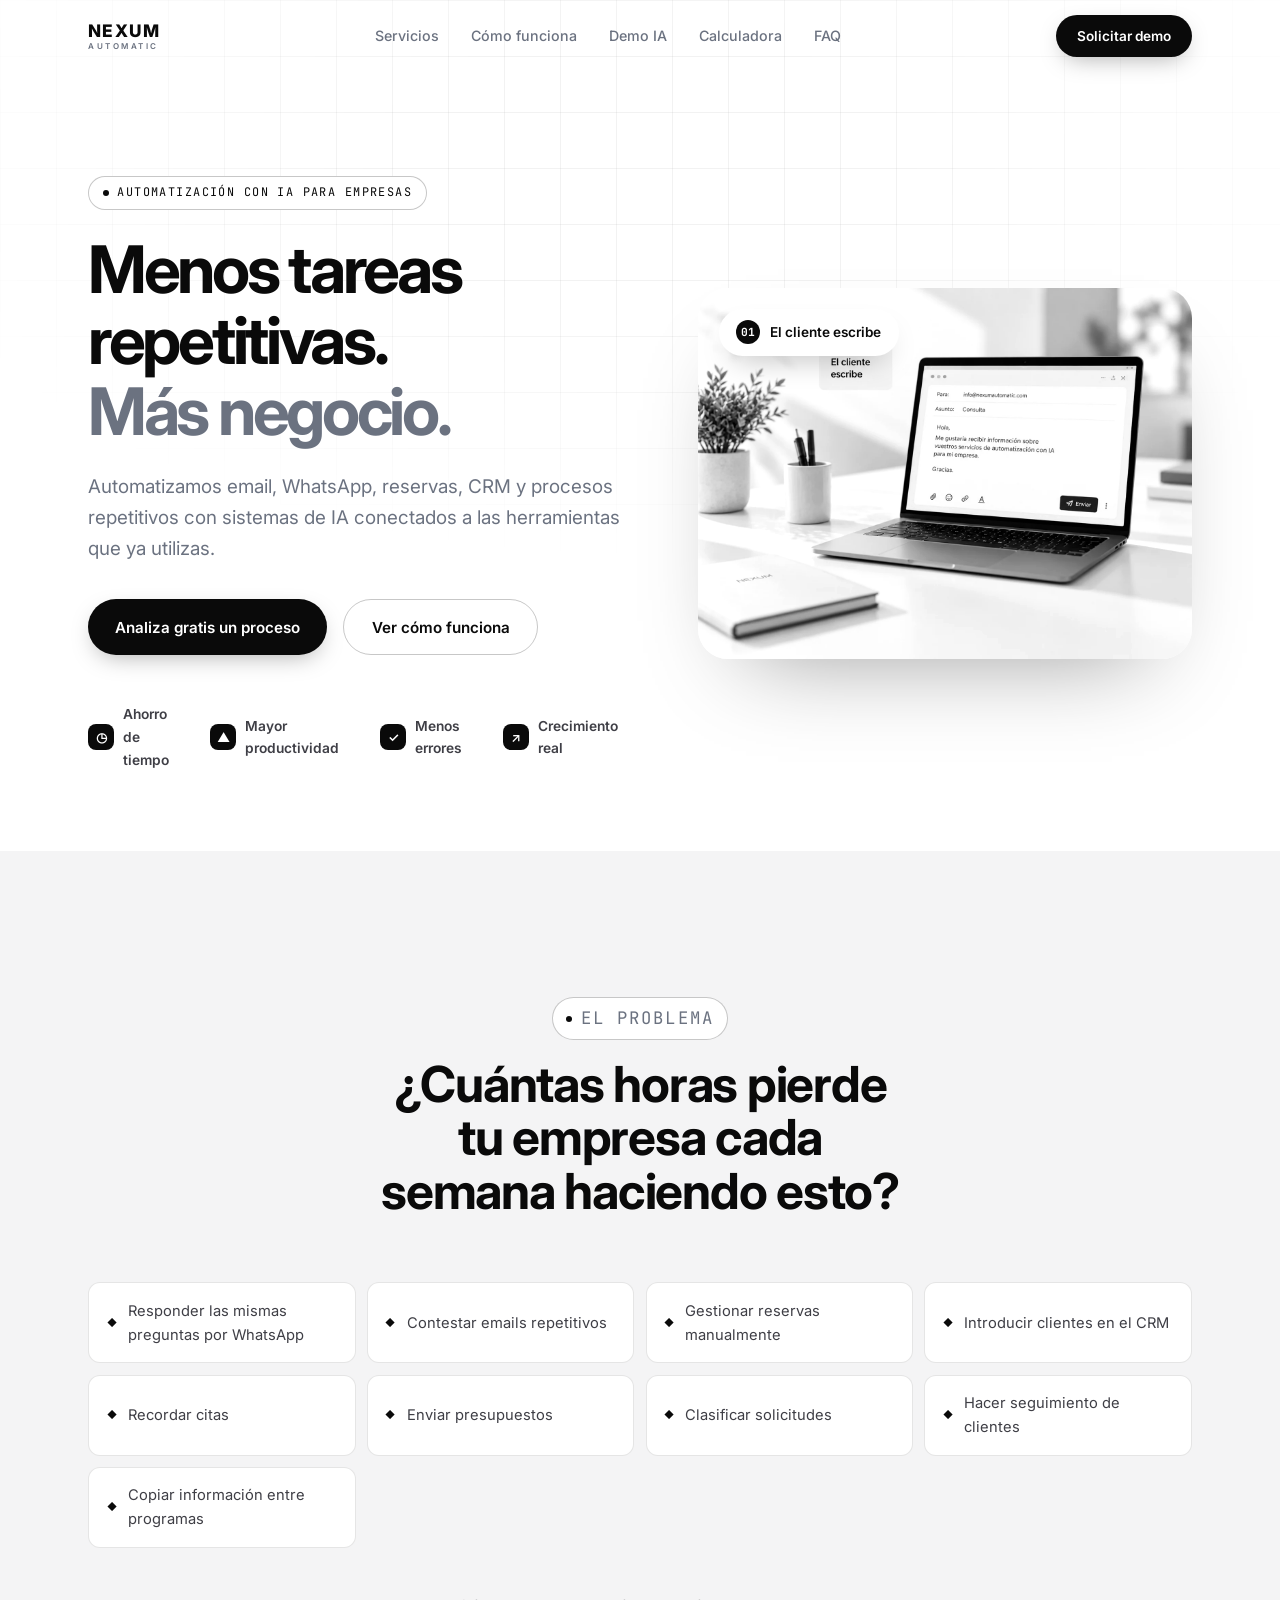
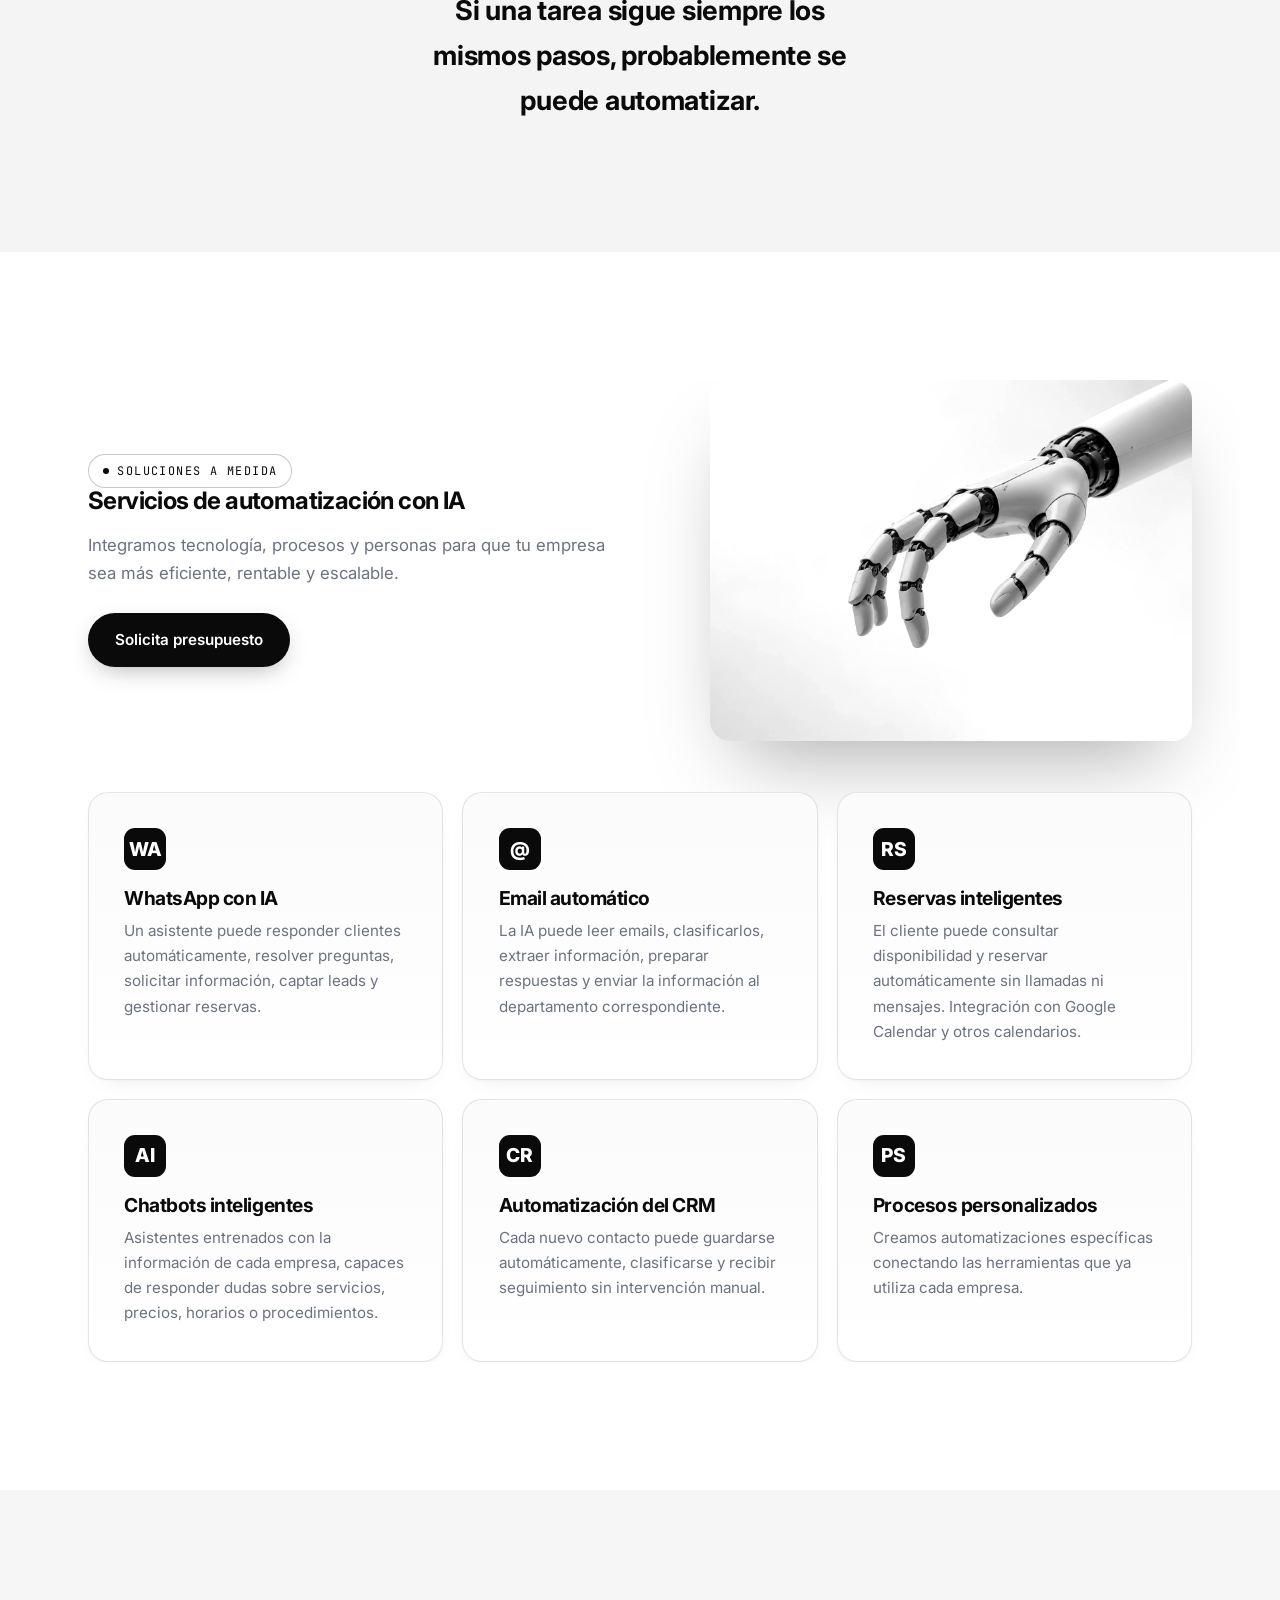
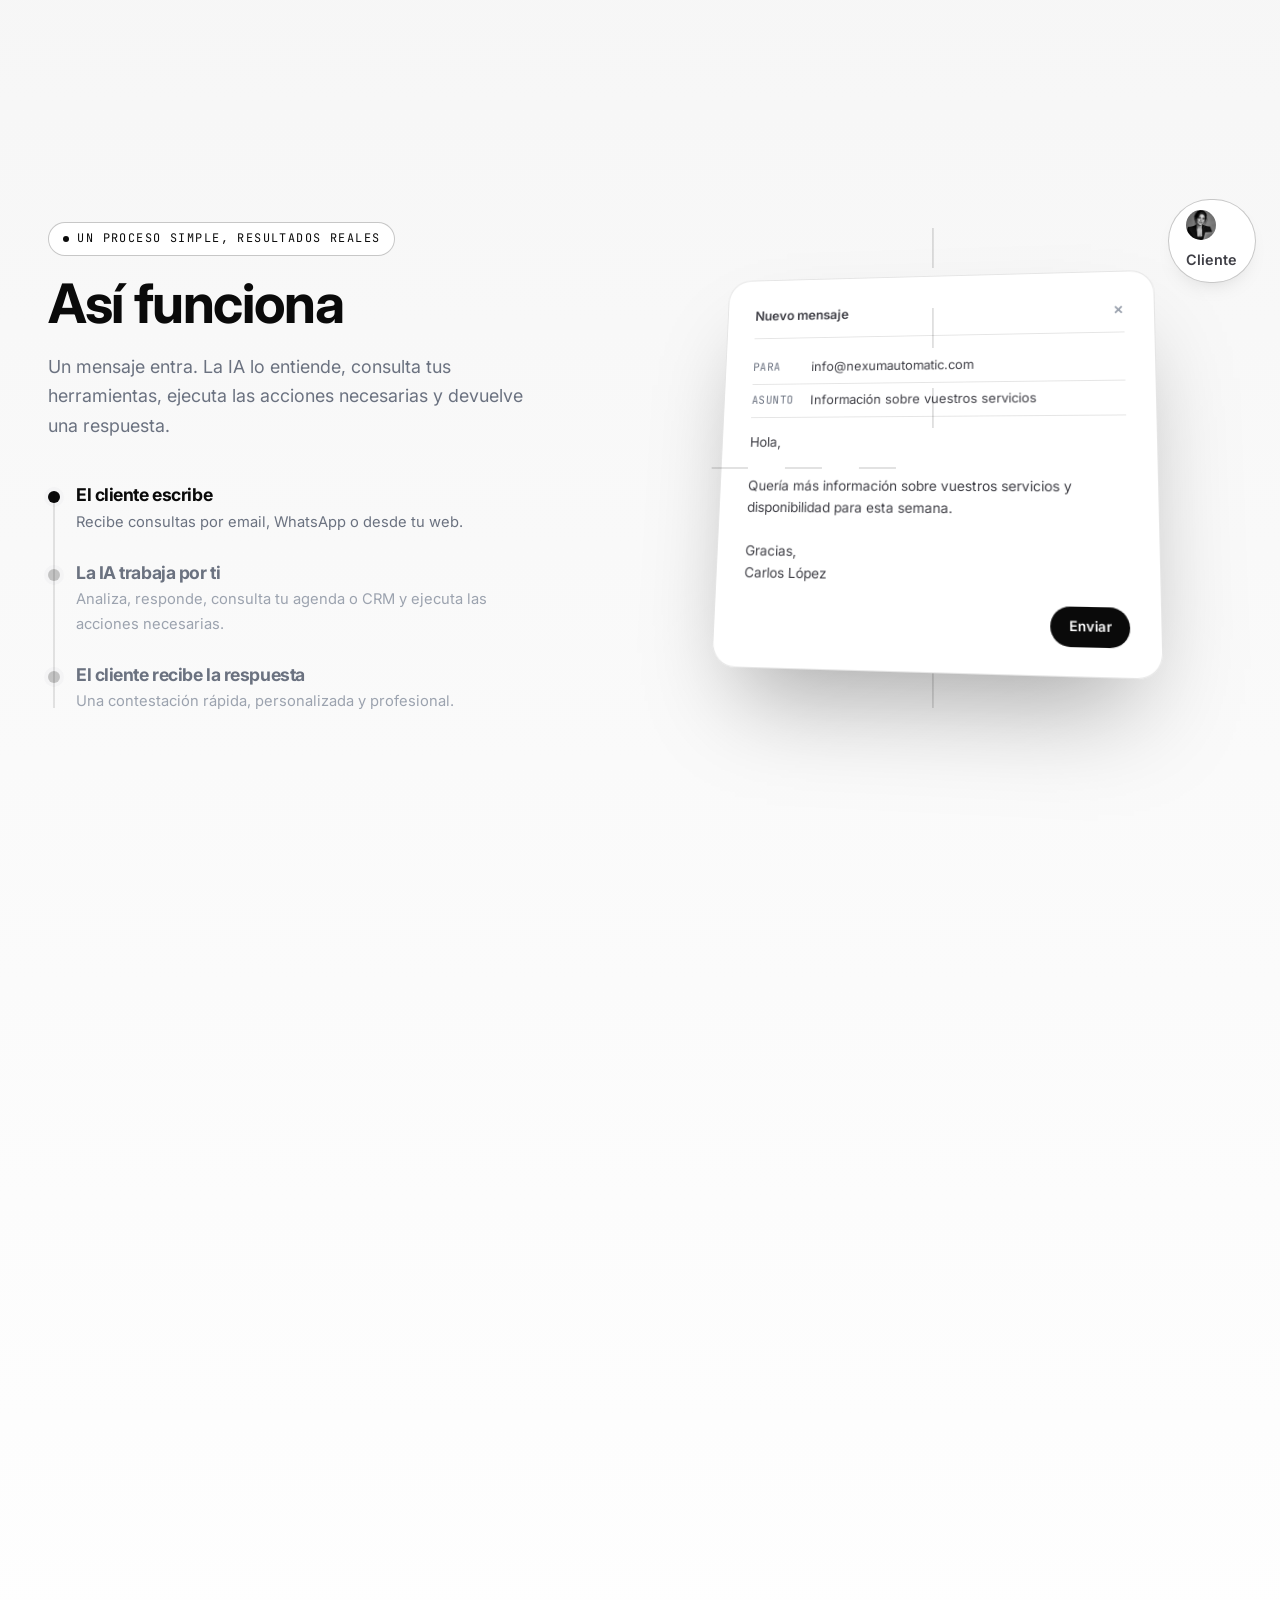
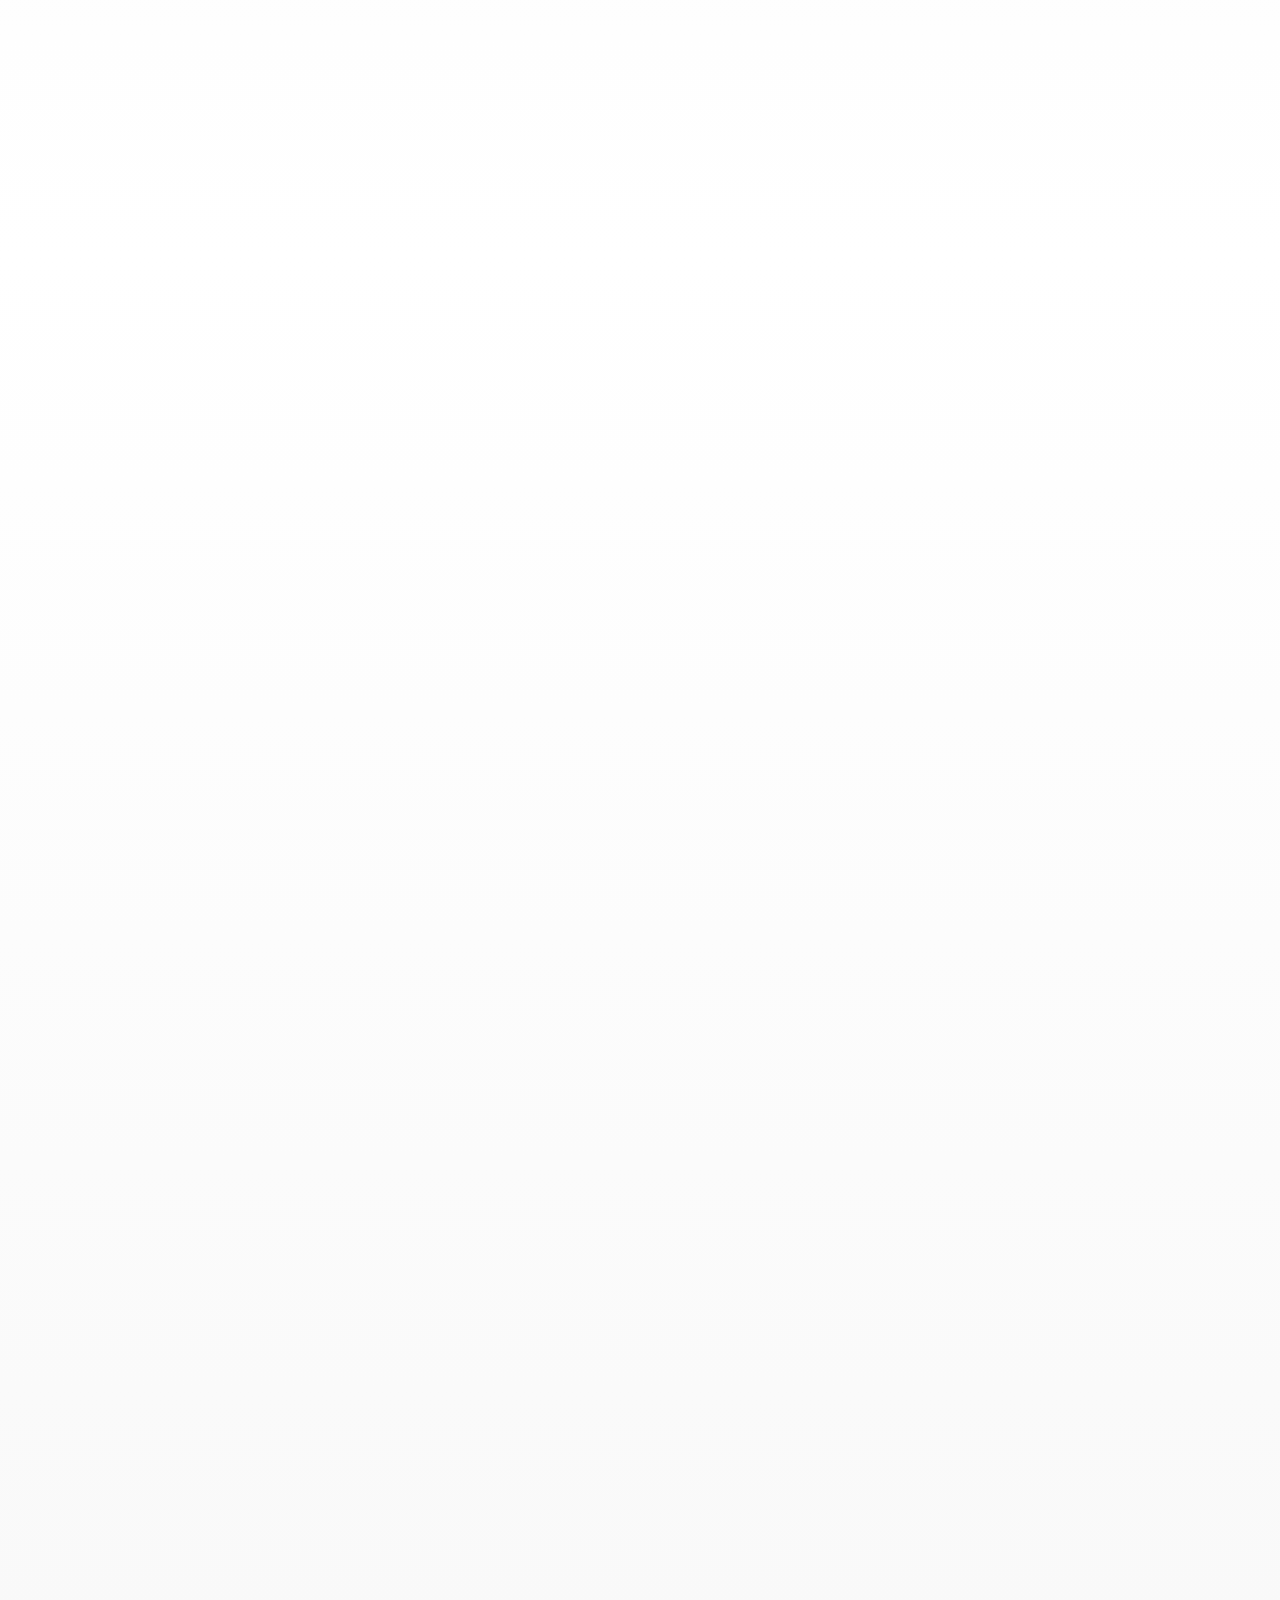
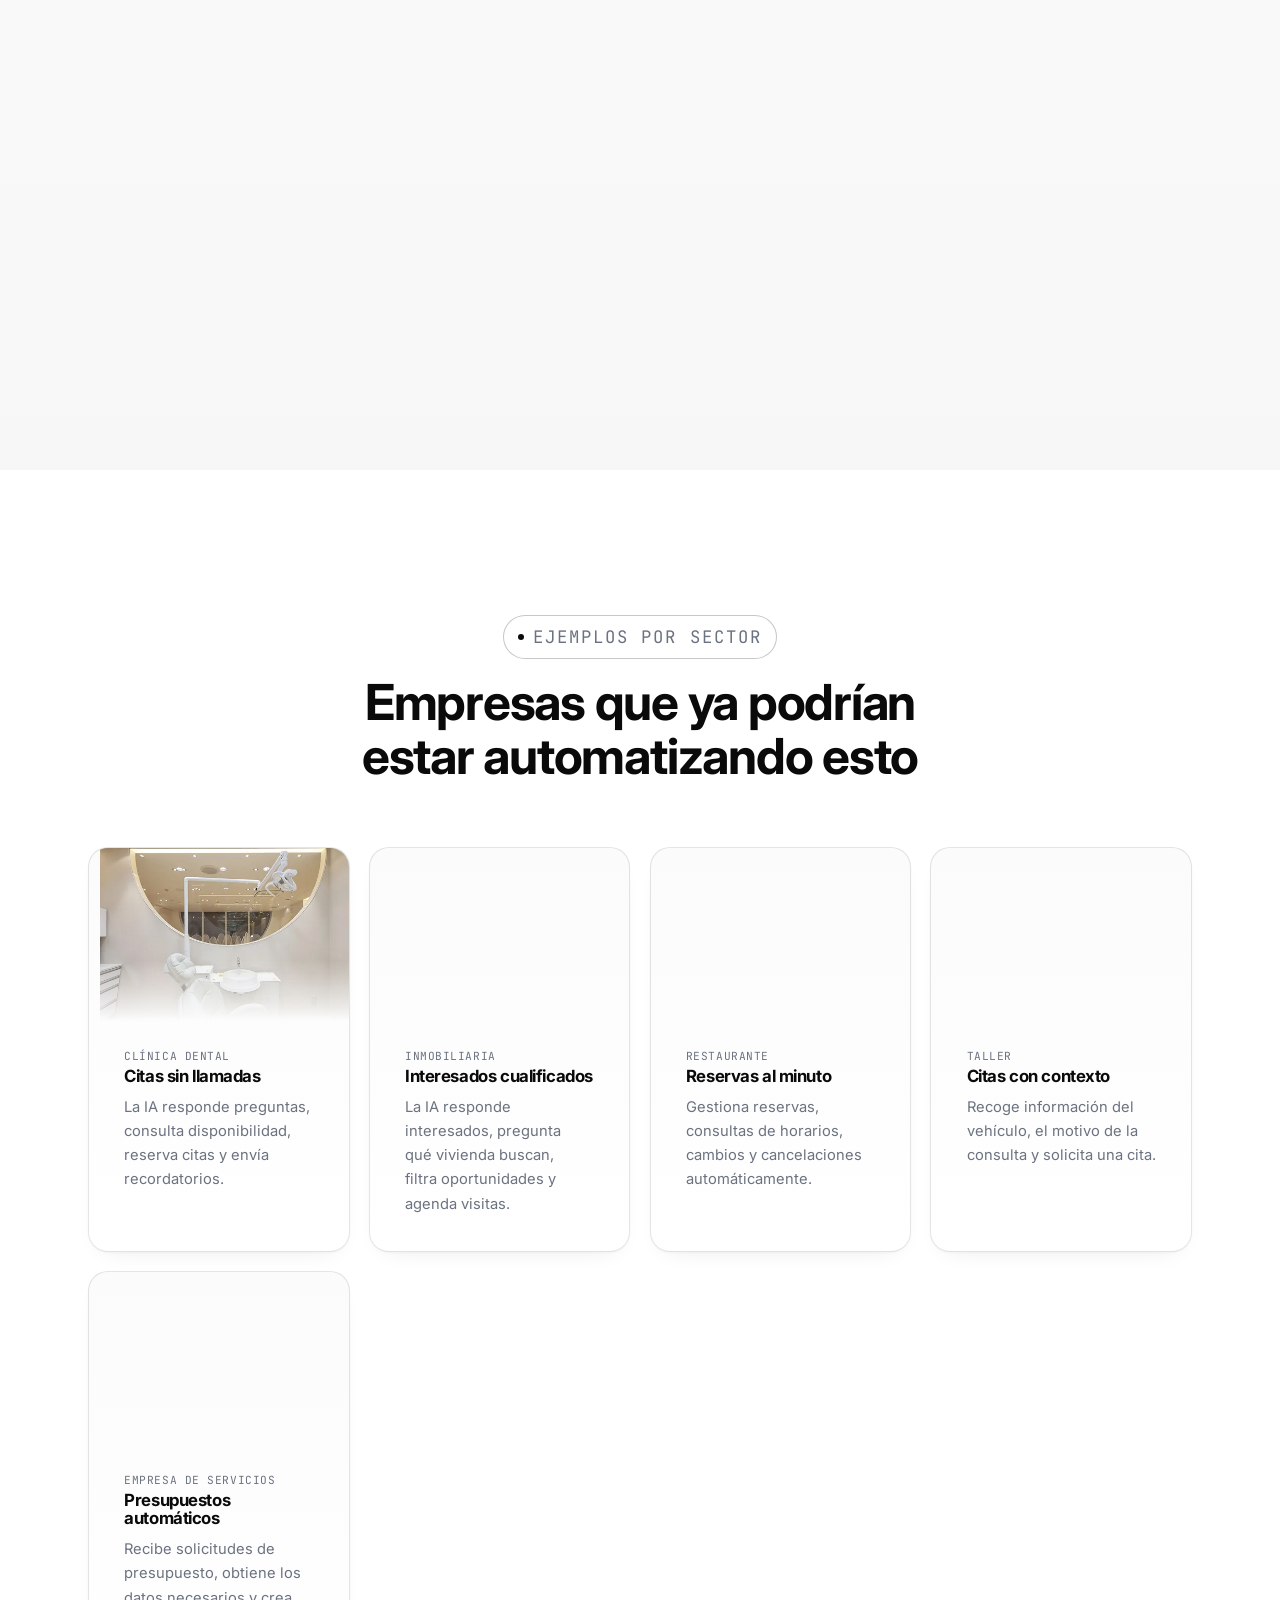
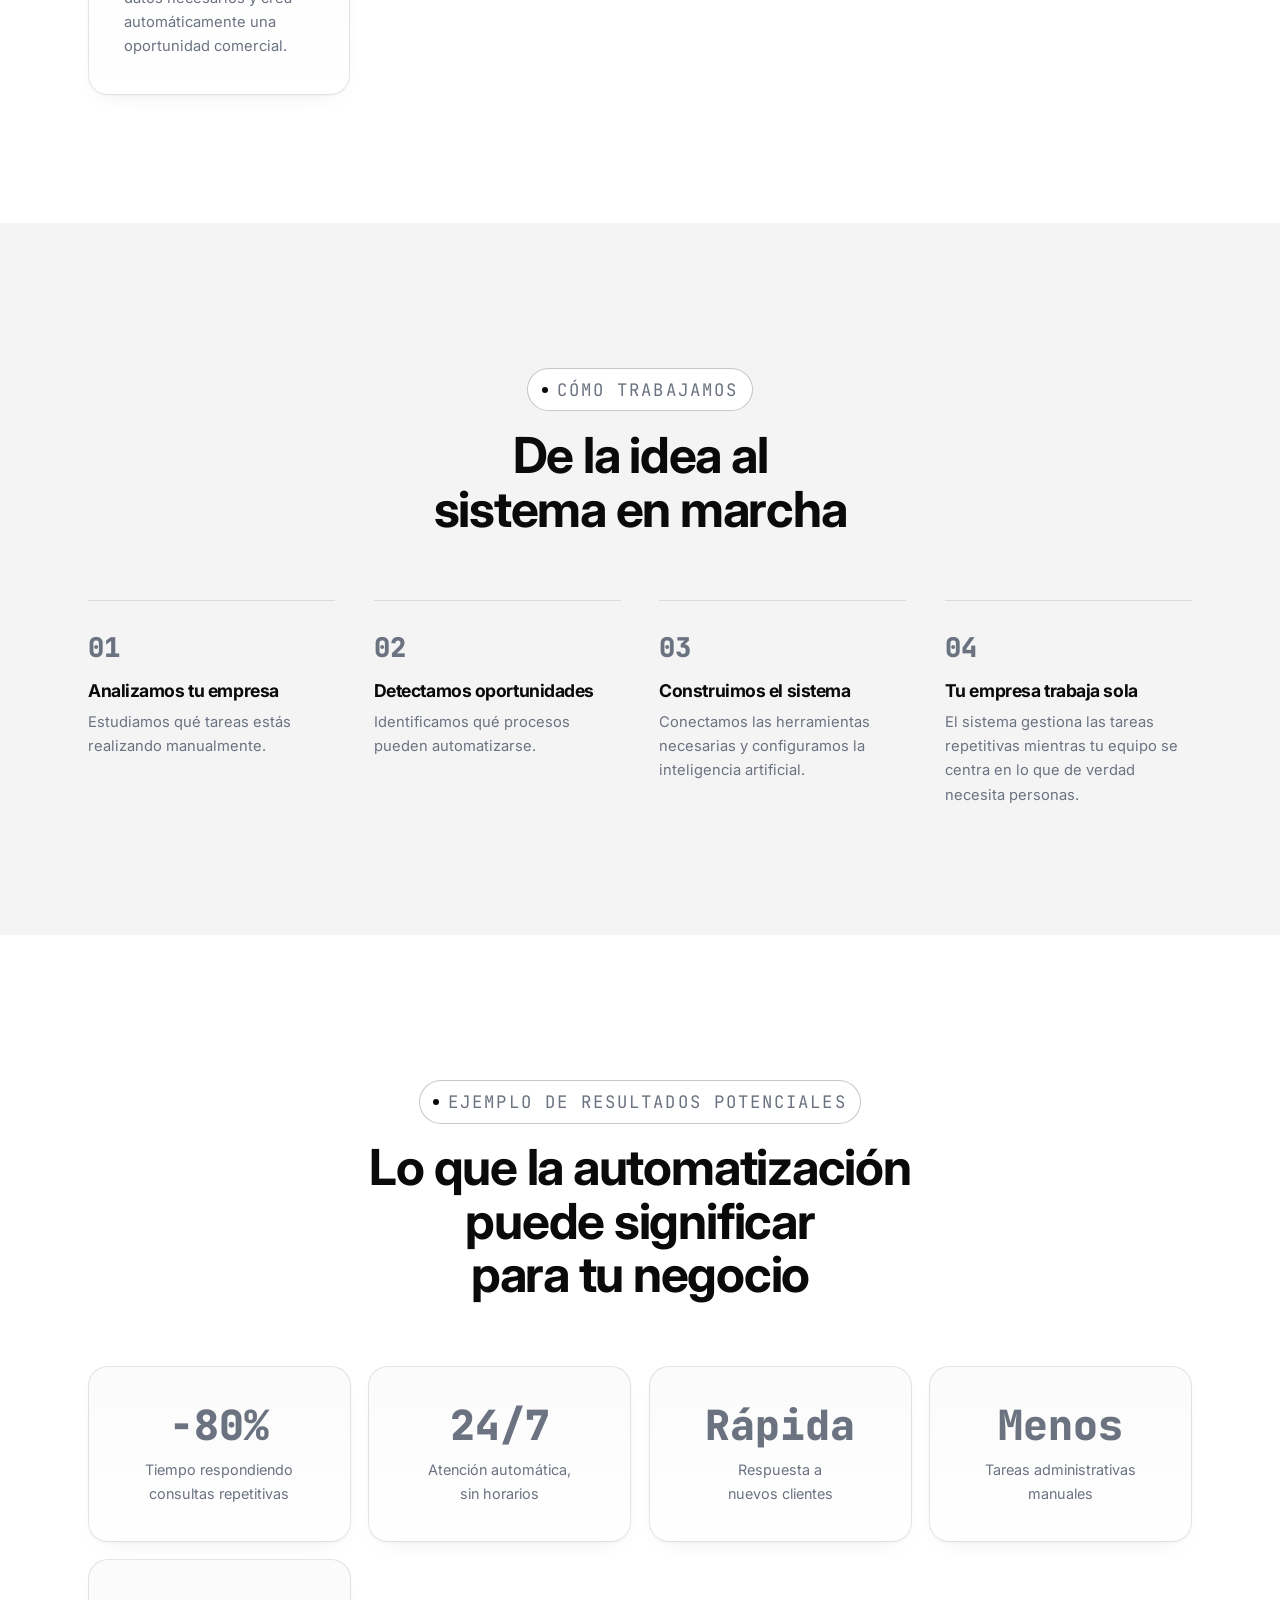
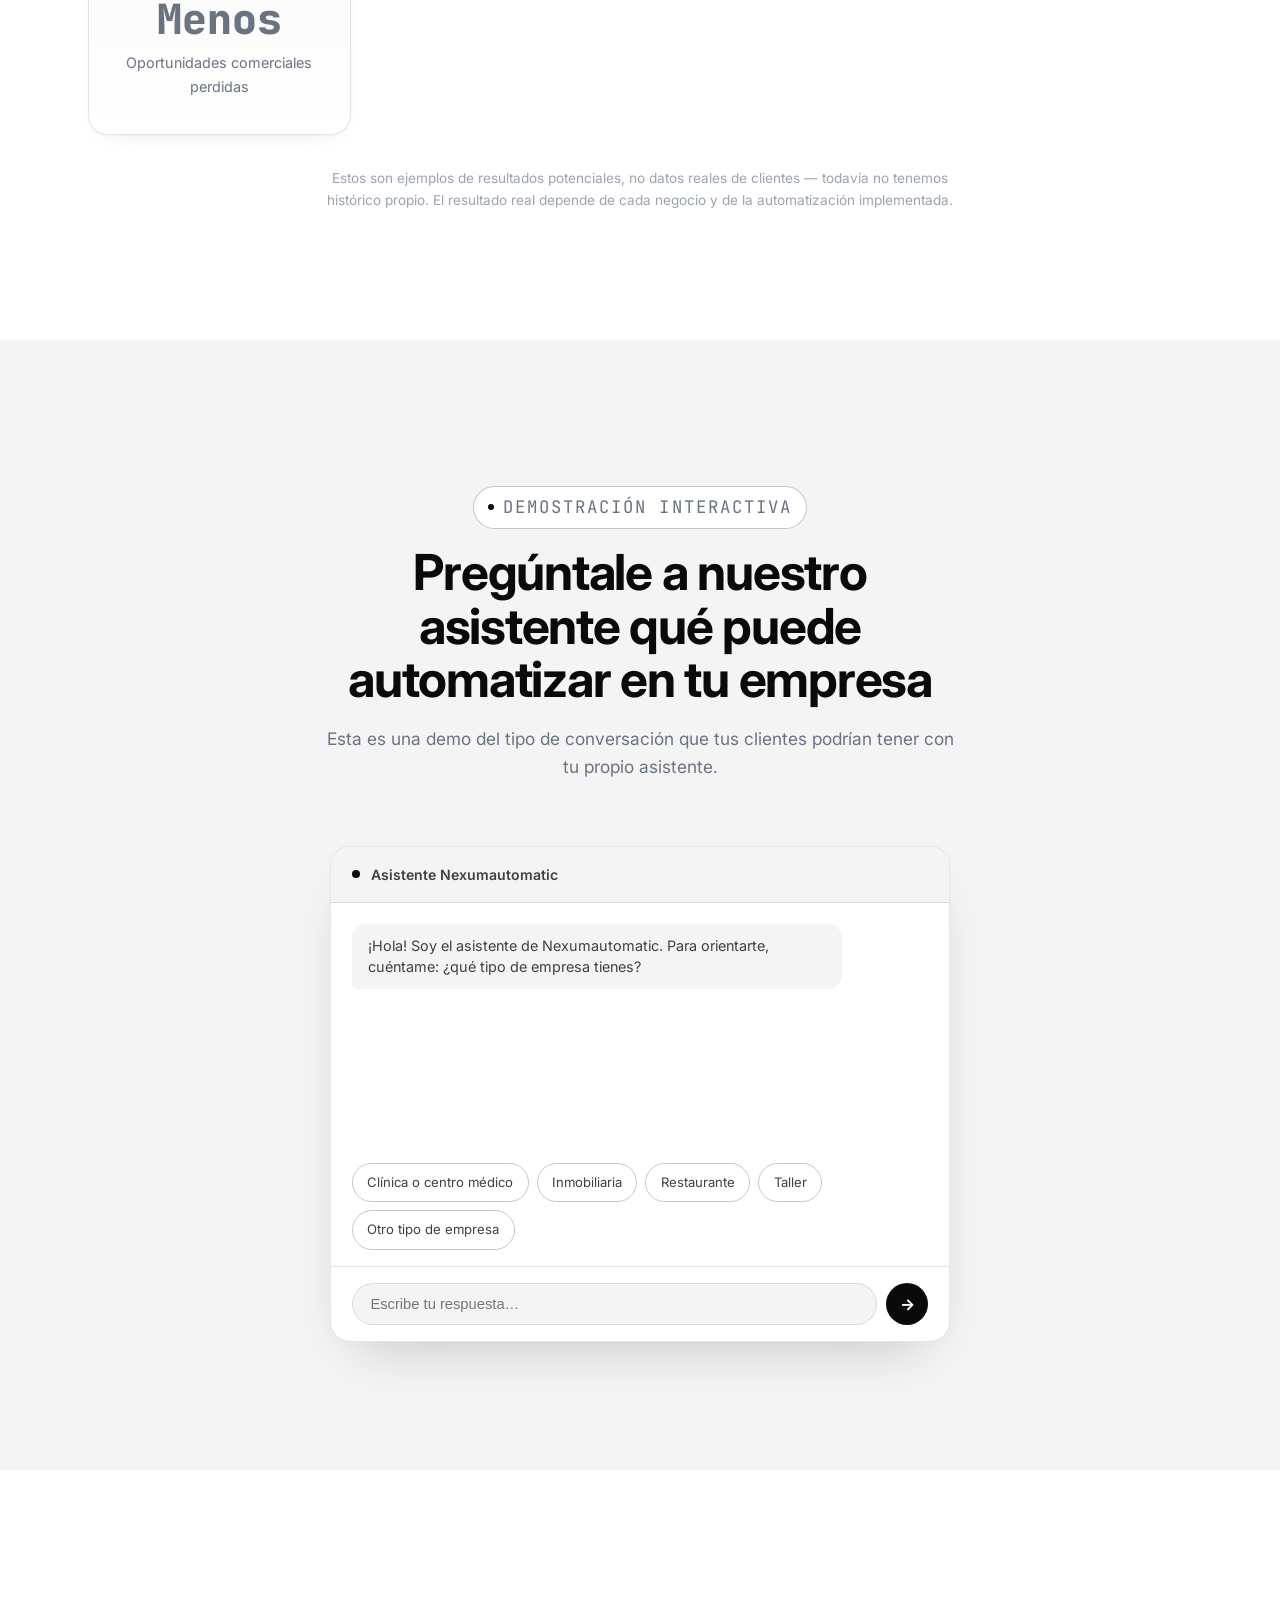
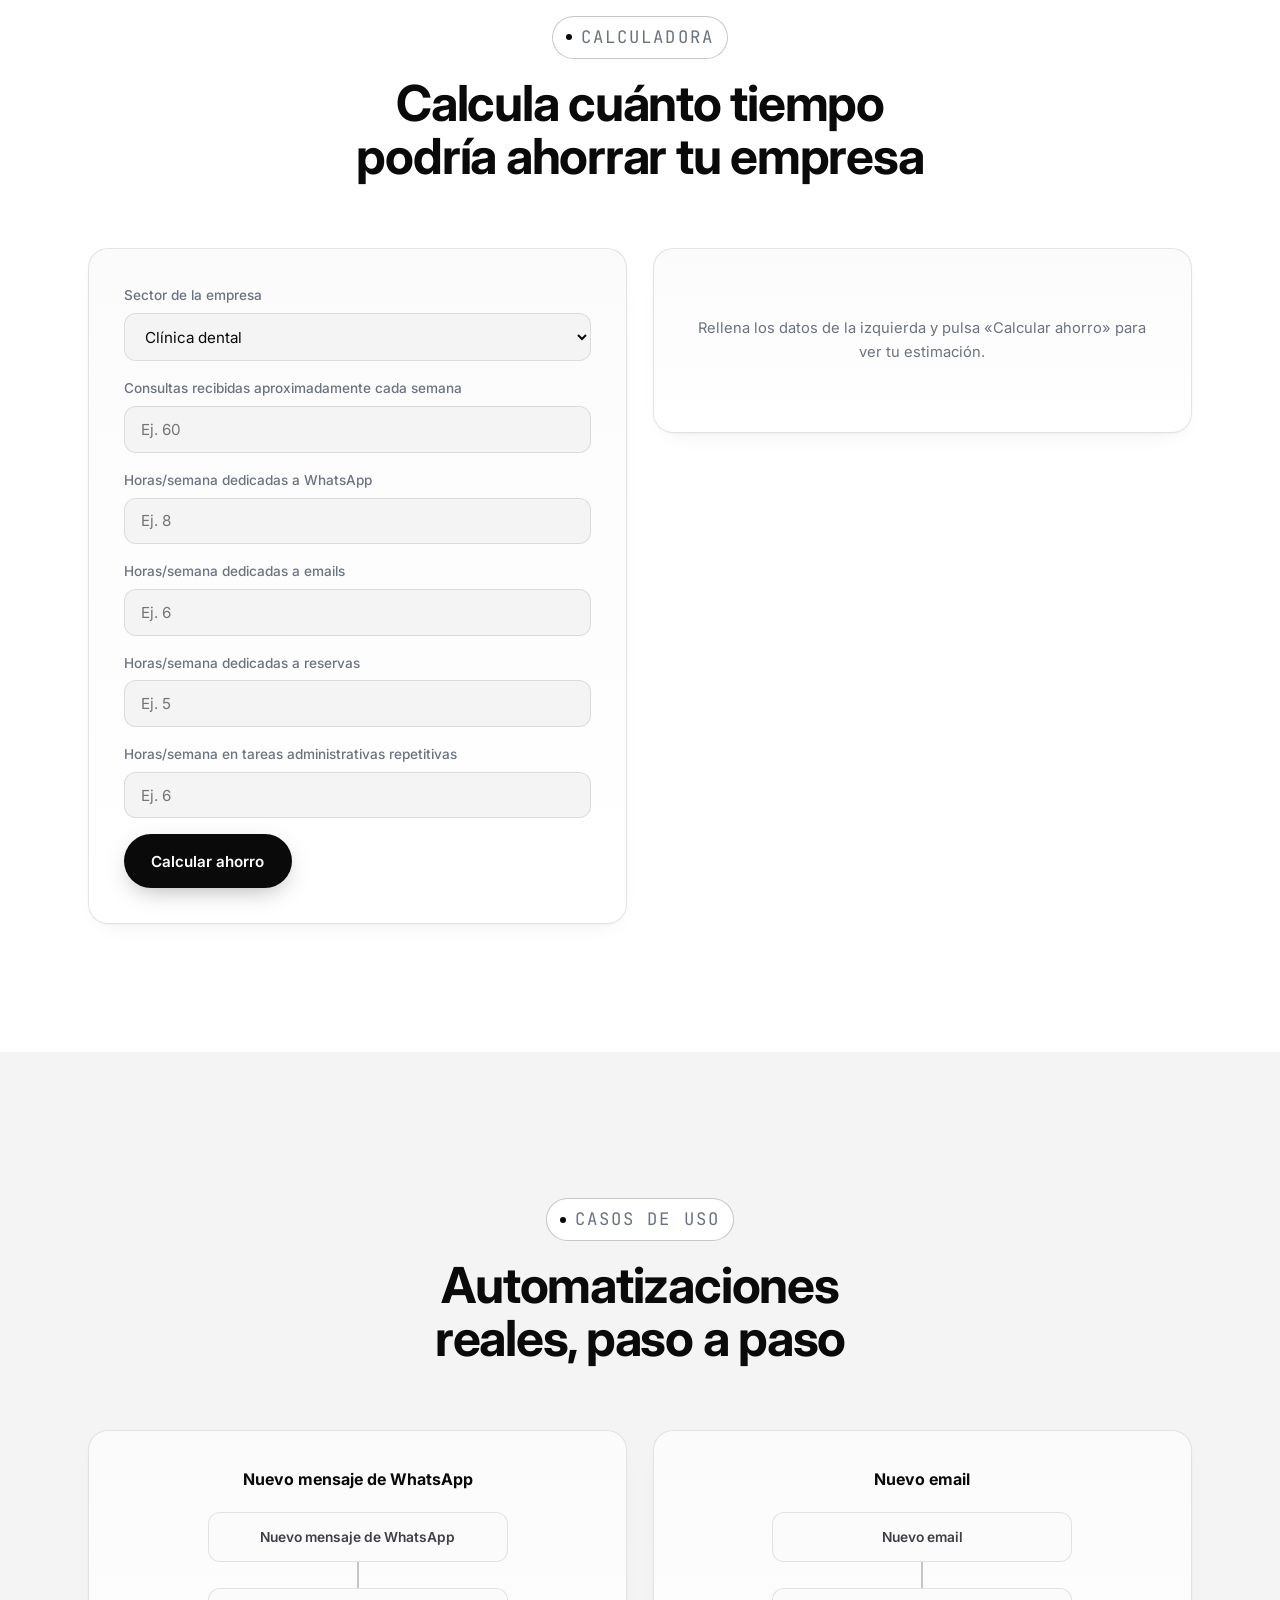
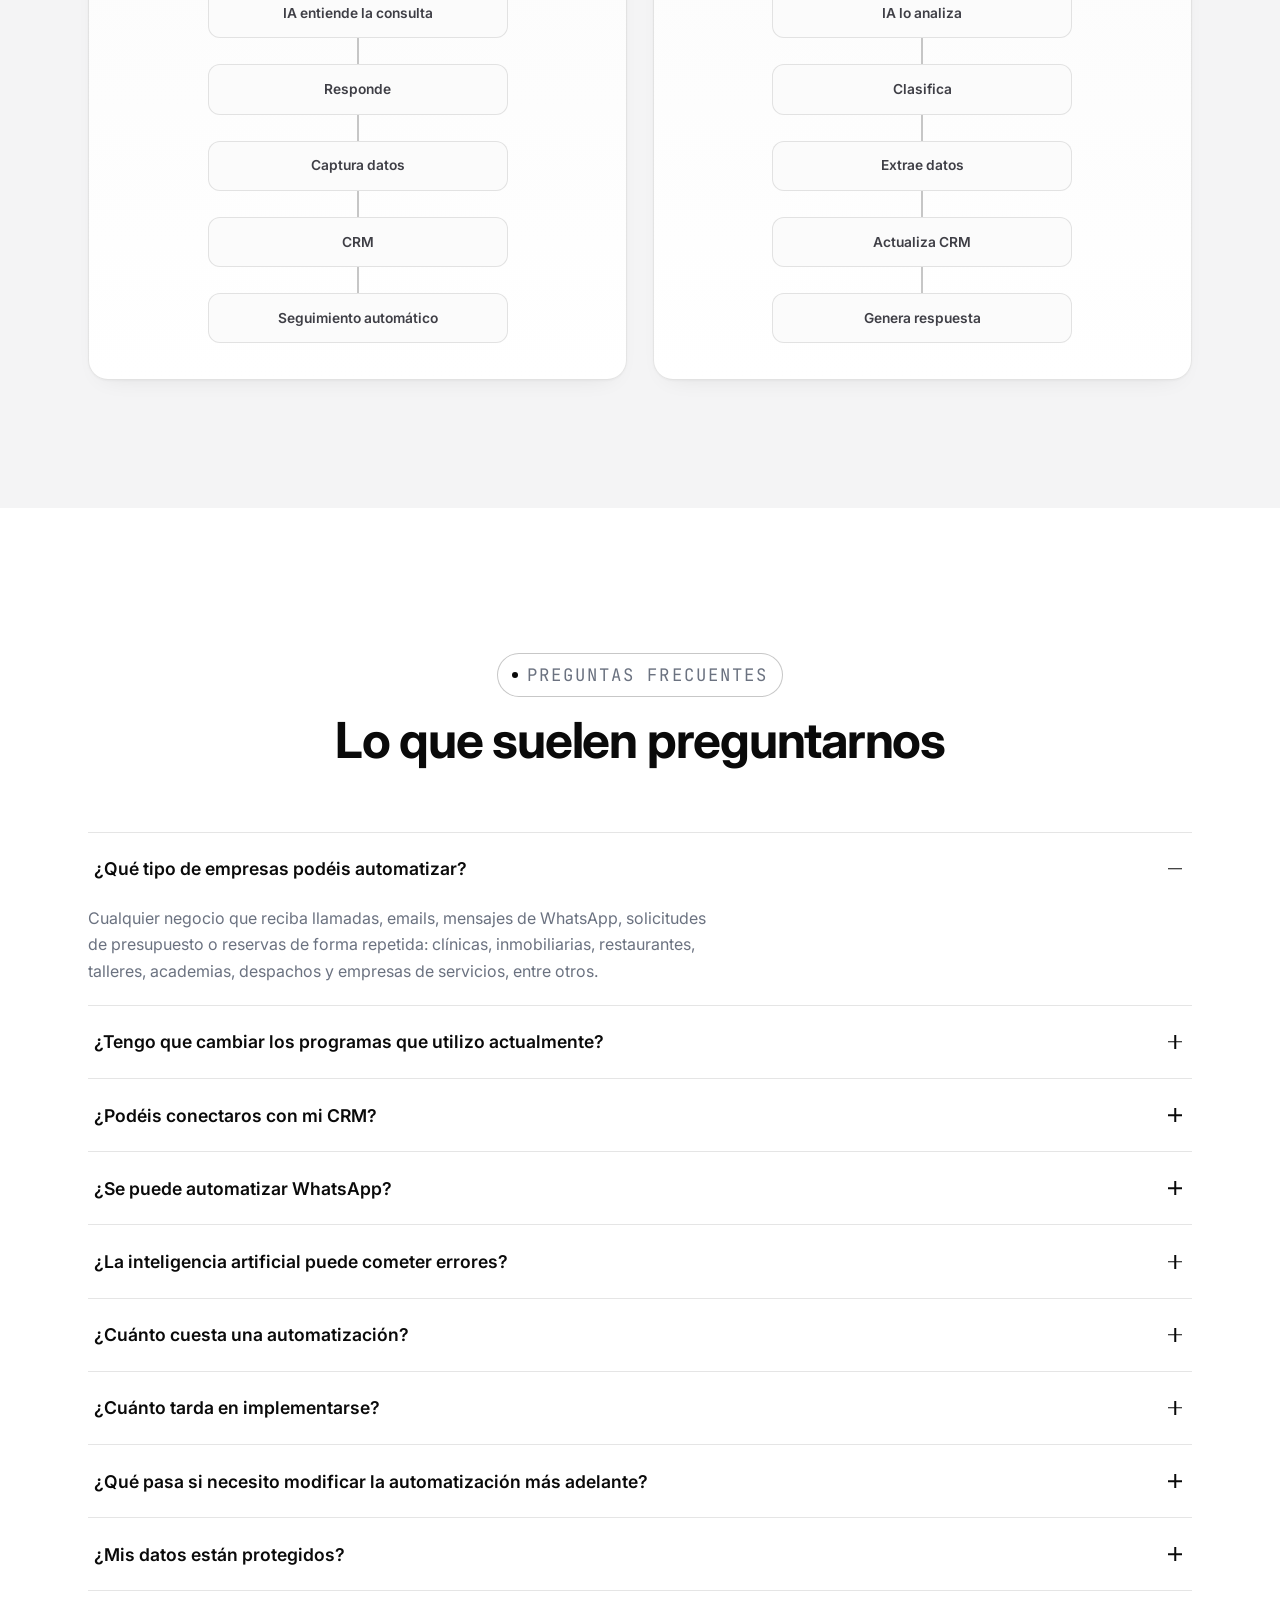
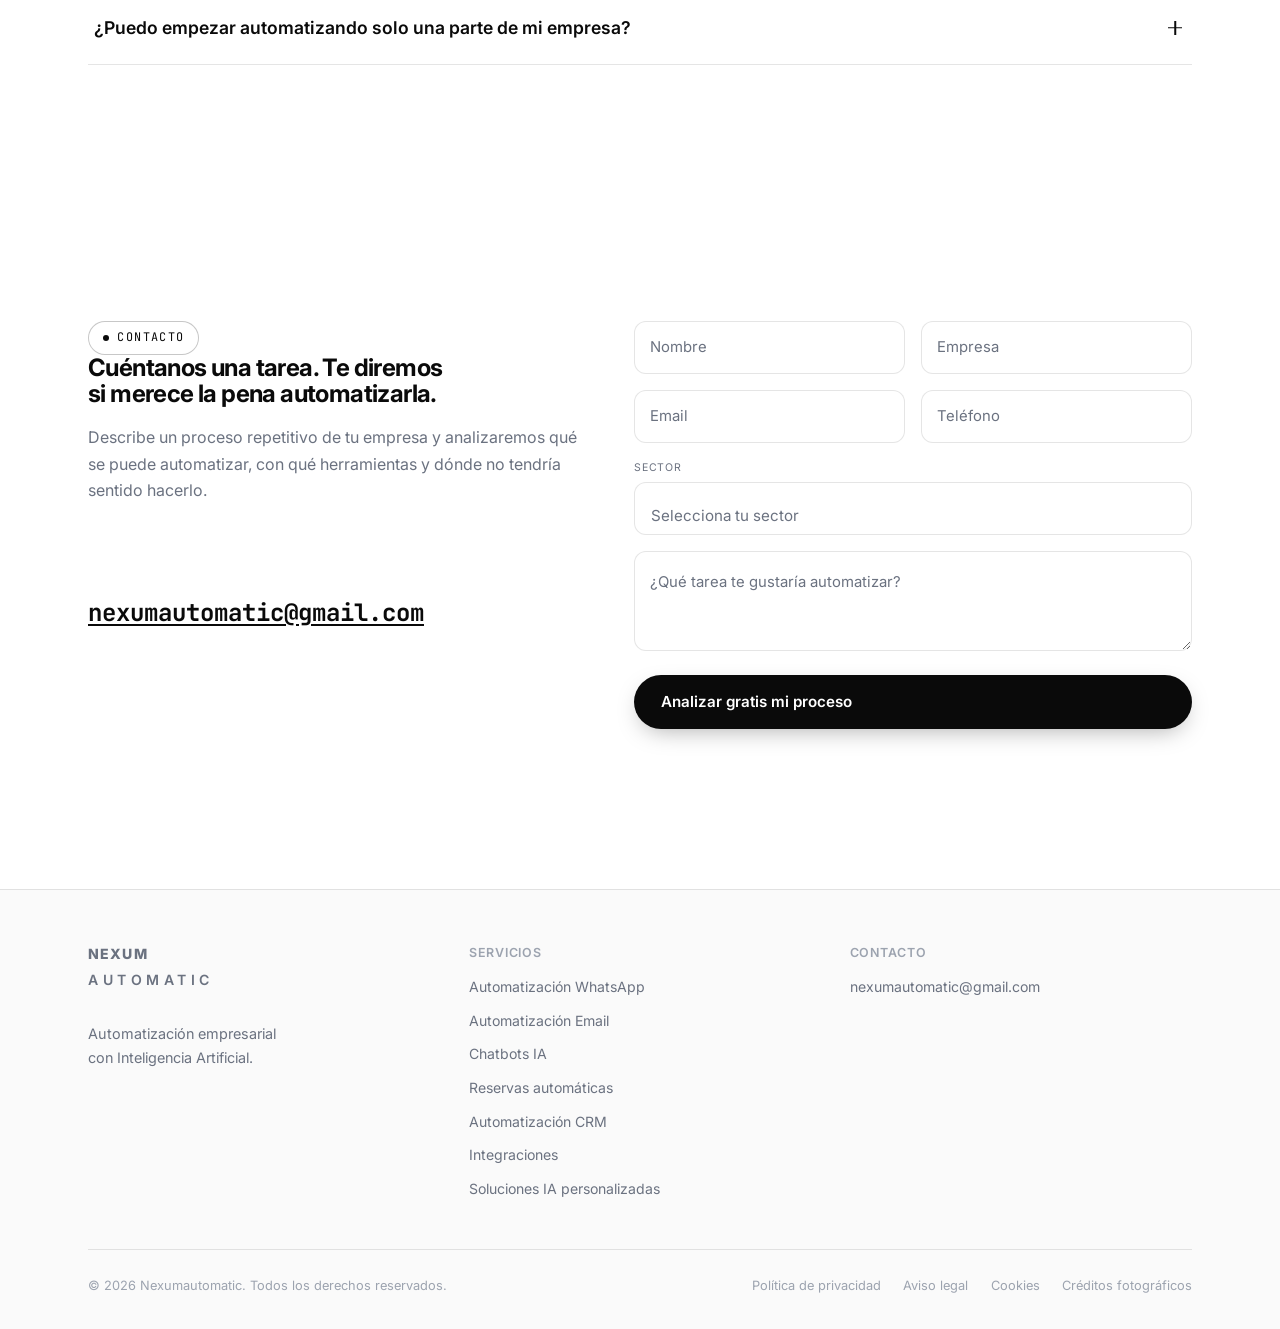
==== commit 6607f6c3: "Rediseña hero y servicios con la dirección visual de los mockups - Hero: nuevo titular "Menos tareas" ====
--- a/index.html
+++ b/index.html
@@ -12,7 +12,7 @@
 <link rel="preconnect" href="https://fonts.gstatic.com" crossorigin>
 <link rel="stylesheet" href="https://fonts.googleapis.com/css2?family=JetBrains+Mono:wght@400;500;600;700;800&family=Inter:wght@300;400;500;600;700;800&display=swap">
 
-<link rel="stylesheet" href="styles.css?v=20260905b">
+<link rel="stylesheet" href="styles.css?v=20260905c">
 <noscript><style>
   [data-reveal]{opacity:1!important;transform:none!important;}
   .faq-a{grid-template-rows:1fr!important;opacity:1!important;}
@@ -61,35 +61,27 @@
     <div class="hero-grid-bg" aria-hidden="true"></div>
     <div class="hero-inner">
       <div>
-        <p class="kicker hero-kicker">Automatización empresarial con IA</p>
-        <h1 class="hero-title">Automatizamos tu empresa con <span class="text-grad">Inteligencia Artificial</span>.</h1>
+        <p class="kicker hero-kicker">Automatización con IA para empresas</p>
+        <h1 class="hero-title">Menos tareas repetitivas.<br><span class="text-grad">Más negocio.</span></h1>
         <p class="hero-sub">
-          Conectamos WhatsApp, email, reservas, CRM y tus herramientas para que las tareas que ahora
-          haces manualmente funcionen automáticamente.
+          Automatizamos tus procesos con inteligencia artificial para que ahorres tiempo,
+          reduzcas costes y te centres en lo que realmente importa.
         </p>
         <div class="hero-actions">
-          <a class="btn btn-primary" href="#servicios">Descubre qué puedes automatizar</a>
-          <a class="btn btn-outline" href="#contacto">Solicitar una demostración</a>
-        </div>
-        <div class="hero-meta">
-          <span>WhatsApp</span>
-          <span>Email</span>
-          <span>Reservas</span>
-          <span>CRM</span>
-          <span>Calendario</span>
-        </div>
-      </div>
-
-      <div class="diagram" data-reveal aria-hidden="true">
-        <div class="diagram-node"><span class="diagram-icon">CL</span>Cliente</div>
-        <div class="diagram-connector"></div>
-        <div class="diagram-node"><span class="diagram-icon">IN</span>WhatsApp / Web / Email</div>
-        <div class="diagram-connector"></div>
-        <div class="diagram-node is-emphasis"><span class="diagram-icon">NX</span>Nexumautomatic</div>
-        <div class="diagram-connector"></div>
-        <div class="diagram-node is-emphasis"><span class="diagram-icon">IA</span>Inteligencia artificial</div>
-        <div class="diagram-connector"></div>
-        <div class="diagram-node"><span class="diagram-icon">CR</span>CRM · Calendario · Reservas · Email</div>
+          <a class="btn btn-primary" href="#contacto">Solicita presupuesto</a>
+          <a class="btn btn-outline" href="#como-funciona">▷ Ver cómo funciona</a>
+        </div>
+        <div class="hero-stats">
+          <div class="hero-stat"><span class="hero-stat-icon" aria-hidden="true">◷</span>Ahorro de tiempo</div>
+          <div class="hero-stat"><span class="hero-stat-icon" aria-hidden="true">▲</span>Mayor productividad</div>
+          <div class="hero-stat"><span class="hero-stat-icon" aria-hidden="true">✓</span>Menos errores</div>
+          <div class="hero-stat"><span class="hero-stat-icon" aria-hidden="true">↗</span>Crecimiento real</div>
+        </div>
+      </div>
+
+      <div class="hero-photo" data-reveal>
+        <img src="assets/img/hero-desk.webp" alt="Portátil abierto sobre un escritorio, representando el punto de partida de una automatización" loading="eager" width="1448" height="1086">
+        <span class="hero-photo-tag"><b>01</b>El cliente escribe</span>
       </div>
     </div>
   </section>
@@ -119,9 +111,16 @@
   <!-- SERVICIOS -->
   <section class="section" id="servicios">
     <div class="section-inner">
-      <div class="section-head is-centered">
-        <p class="kicker">Qué automatizamos</p>
-        <h2>Sistemas de automatización para cada parte de tu negocio</h2>
+      <div class="services-head">
+        <div>
+          <p class="kicker">Soluciones a medida</p>
+          <h2>Servicios de automatización con IA</h2>
+          <p class="services-head-sub">Integramos tecnología, procesos y personas para que tu empresa sea más eficiente, rentable y escalable.</p>
+          <a class="btn btn-primary" href="#contacto">Solicita presupuesto</a>
+        </div>
+        <div class="services-photo" data-reveal>
+          <img src="assets/img/servicios-robot.webp" alt="Mano robótica moderna, representando la automatización de procesos" loading="lazy" decoding="async" width="1448" height="1086">
+        </div>
       </div>
       <div class="services-grid">
         <div class="card service-card" data-reveal>
--- a/styles.css
+++ b/styles.css
@@ -223,46 +223,29 @@
 .hero-title { font-size: clamp(2.4rem, 5.6vw, 4.1rem); max-width: 15ch; }
 .hero-sub { margin-top: 1.5rem; max-width: 40rem; font-size: clamp(1.02rem, 1.6vw, 1.18rem); color: var(--mute); }
 .hero-actions { margin-top: 2.2rem; display: flex; flex-wrap: wrap; gap: 1rem; }
-.hero-meta { margin-top: 3rem; display: flex; flex-wrap: wrap; gap: .6rem; }
-.hero-meta span {
-  font-family: var(--mono); font-size: .78rem; color: var(--ink-soft);
-  padding: .4rem .8rem; border-radius: 999px; border: 1px solid var(--line); background: #fff;
-}
-
-/* Diagram */
-.diagram {
-  display: flex; flex-direction: column; align-items: center; gap: 0;
-  position: relative;
-}
-.diagram-node {
-  width: 100%; max-width: 340px;
-  display: flex; align-items: center; gap: .9rem;
-  padding: 1rem 1.3rem; border-radius: var(--radius-sm);
-  background: var(--bg-card); border: 1px solid var(--line);
-  font-size: .92rem; font-weight: 600; color: var(--ink-soft);
-  box-shadow: 0 4px 16px -10px rgba(0,0,0,0.18);
-}
-.diagram-node.is-emphasis {
-  border: 1.5px solid var(--ink);
-  background: var(--bg-card);
-  color: var(--ink); font-size: 1rem;
-}
+.hero-stats { margin-top: 3rem; display: grid; grid-template-columns: repeat(2, 1fr); gap: .9rem 1.6rem; max-width: 30rem; }
+@media (min-width: 640px) { .hero-stats { grid-template-columns: repeat(4, auto); max-width: none; } }
+.hero-stat { display: flex; align-items: center; gap: .55rem; font-size: .86rem; font-weight: 600; color: var(--ink-soft); }
+.hero-stat-icon {
+  display: inline-grid; place-items: center; width: 26px; height: 26px; border-radius: 8px;
+  background: var(--ink); color: #fff; font-size: .8rem; flex-shrink: 0;
+}
+
 .diagram-icon {
   width: 34px; height: 34px; border-radius: 9px; flex-shrink: 0;
   display: grid; place-items: center; font-size: 1rem;
   background: var(--ink); color: #fff; font-weight: 800;
 }
-.diagram-connector {
-  width: 2px; height: 34px;
-  background: var(--line-2);
-  position: relative; overflow: hidden;
-}
-.diagram-connector::after {
-  content: ""; position: absolute; left: -2px; width: 6px; height: 6px; border-radius: 50%;
-  background: var(--ink);
-  animation: pulseDown 2.2s linear infinite;
-}
-@keyframes pulseDown { 0% { top: -10px; opacity: 0; } 15% { opacity: 1; } 85% { opacity: 1; } 100% { top: 100%; opacity: 0; } }
+
+/* Foto del hero */
+.hero-photo { position: relative; border-radius: var(--radius); overflow: hidden; box-shadow: 0 40px 80px -30px rgba(0,0,0,.35); }
+.hero-photo img { display: block; width: 100%; height: 100%; object-fit: cover; aspect-ratio: 4 / 3; filter: grayscale(1) contrast(1.05); }
+.hero-photo-tag {
+  position: absolute; top: 1.3rem; left: 1.3rem; display: flex; align-items: center; gap: .6rem;
+  padding: .7rem 1.1rem; border-radius: 999px; background: #fff; color: var(--ink);
+  font-size: .85rem; font-weight: 600; box-shadow: 0 14px 30px -14px rgba(0,0,0,.35);
+}
+.hero-photo-tag b { display: grid; place-items: center; width: 24px; height: 24px; border-radius: 50%; background: var(--ink); color: #fff; font-family: var(--mono); font-size: .7rem; }
 
 /* =============================================================
    6. Problema
@@ -283,6 +266,11 @@
 /* =============================================================
    7. Servicios (feature cards)
    ============================================================= */
+.services-head { display: grid; gap: 2.4rem; margin-bottom: 3.2rem; align-items: center; }
+@media (min-width: 1024px) { .services-head { grid-template-columns: 1fr .85fr; gap: 3.5rem; } }
+.services-head-sub { margin: 1.1rem 0 1.6rem; max-width: 34rem; color: var(--mute); font-size: 1.05rem; }
+.services-photo { border-radius: var(--radius); overflow: hidden; box-shadow: 0 40px 80px -30px rgba(0,0,0,.35); }
+.services-photo img { display: block; width: 100%; height: 100%; object-fit: cover; aspect-ratio: 4 / 3; filter: grayscale(1) contrast(1.05); }
 .services-grid { display: grid; gap: 1.2rem; grid-template-columns: repeat(auto-fit, minmax(280px, 1fr)); }
 .service-card { transition: transform .45s var(--ease-soft), border-color .3s, background .3s; }
 .service-card:hover { transform: translateY(-6px); border-color: var(--line-2); }
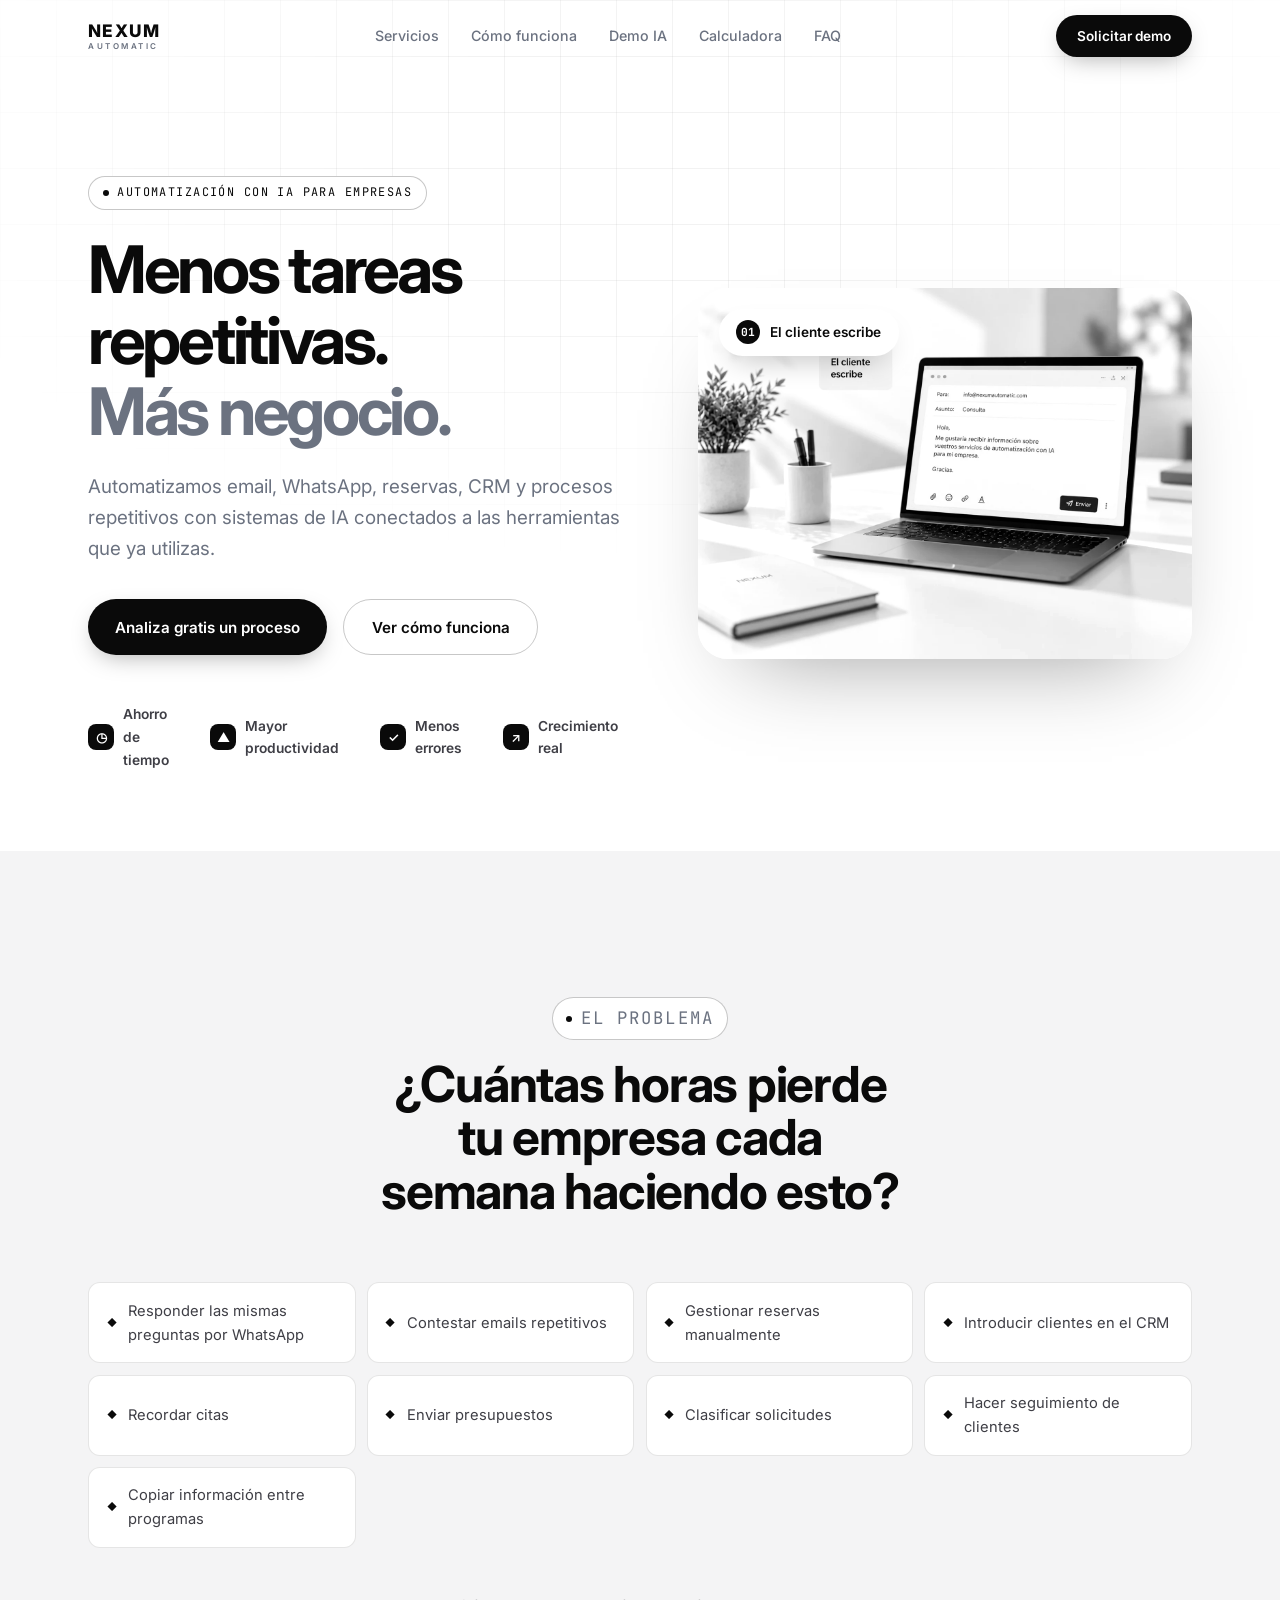
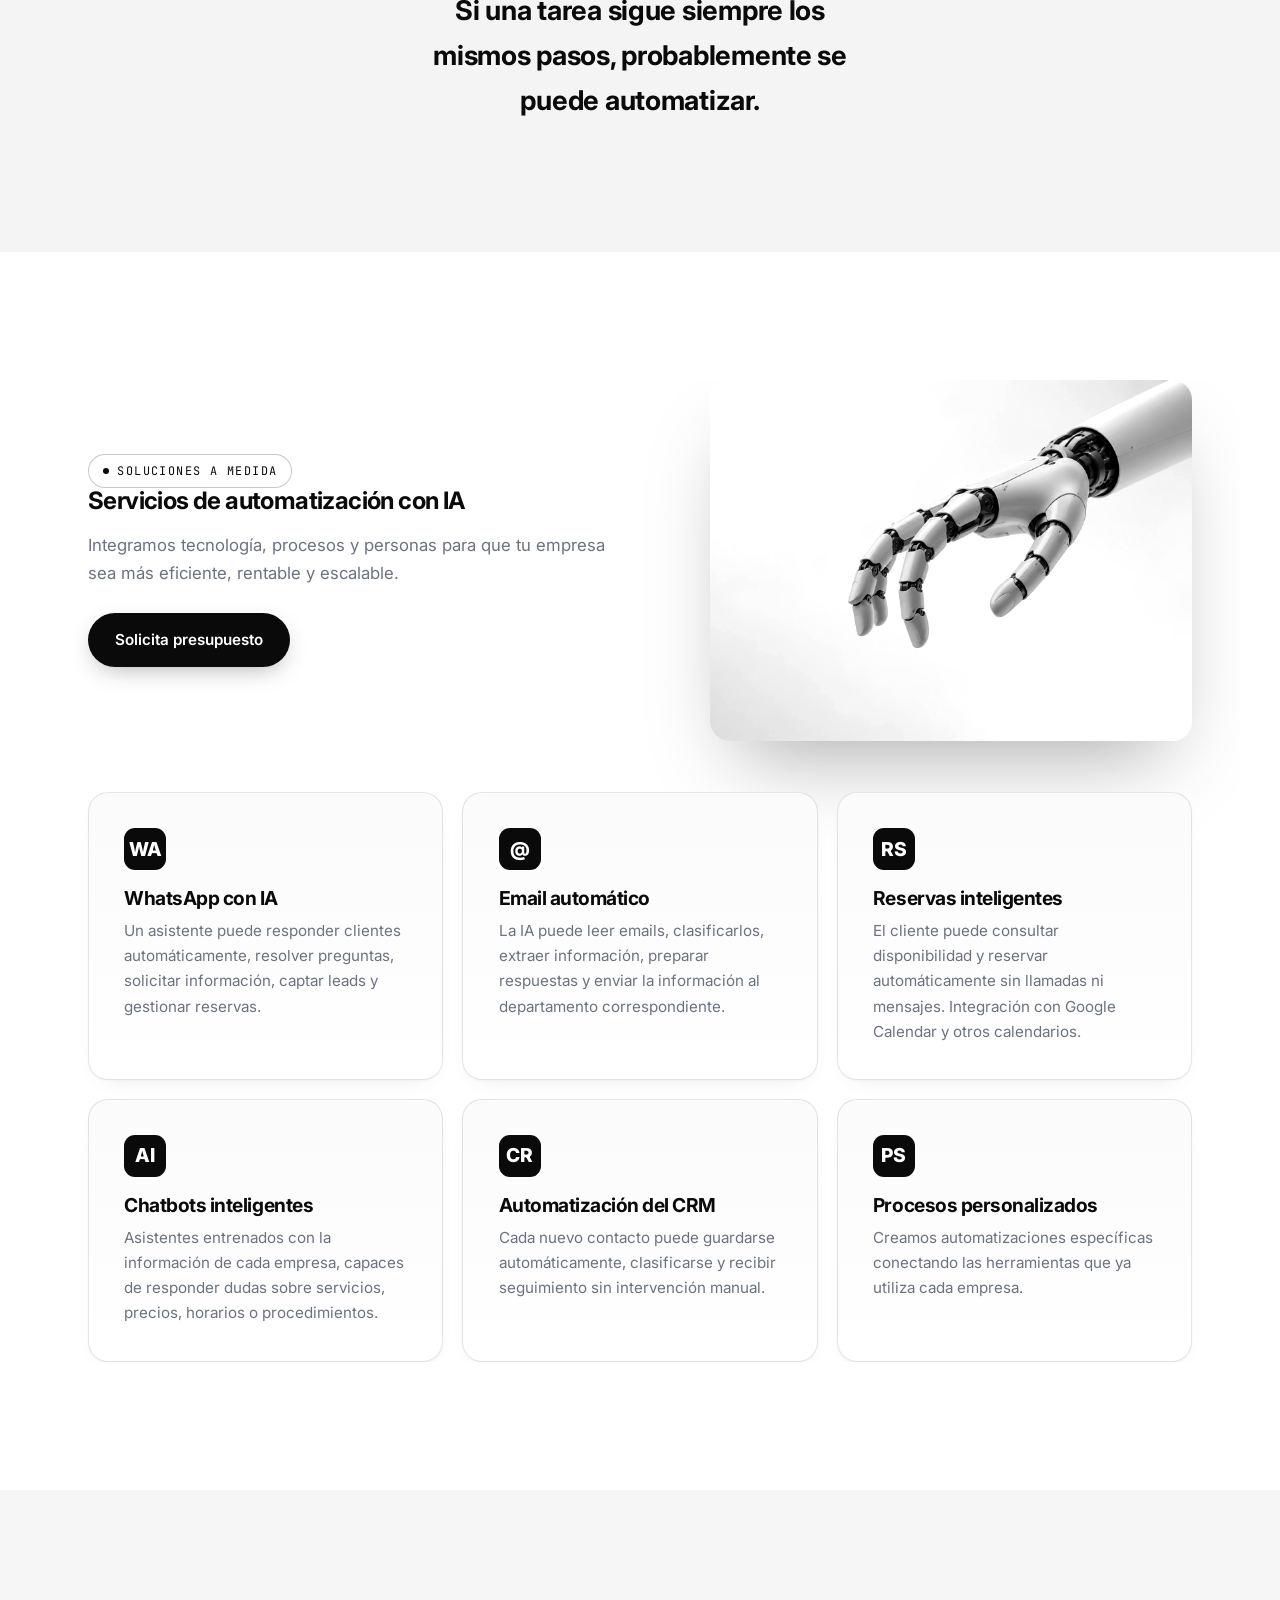
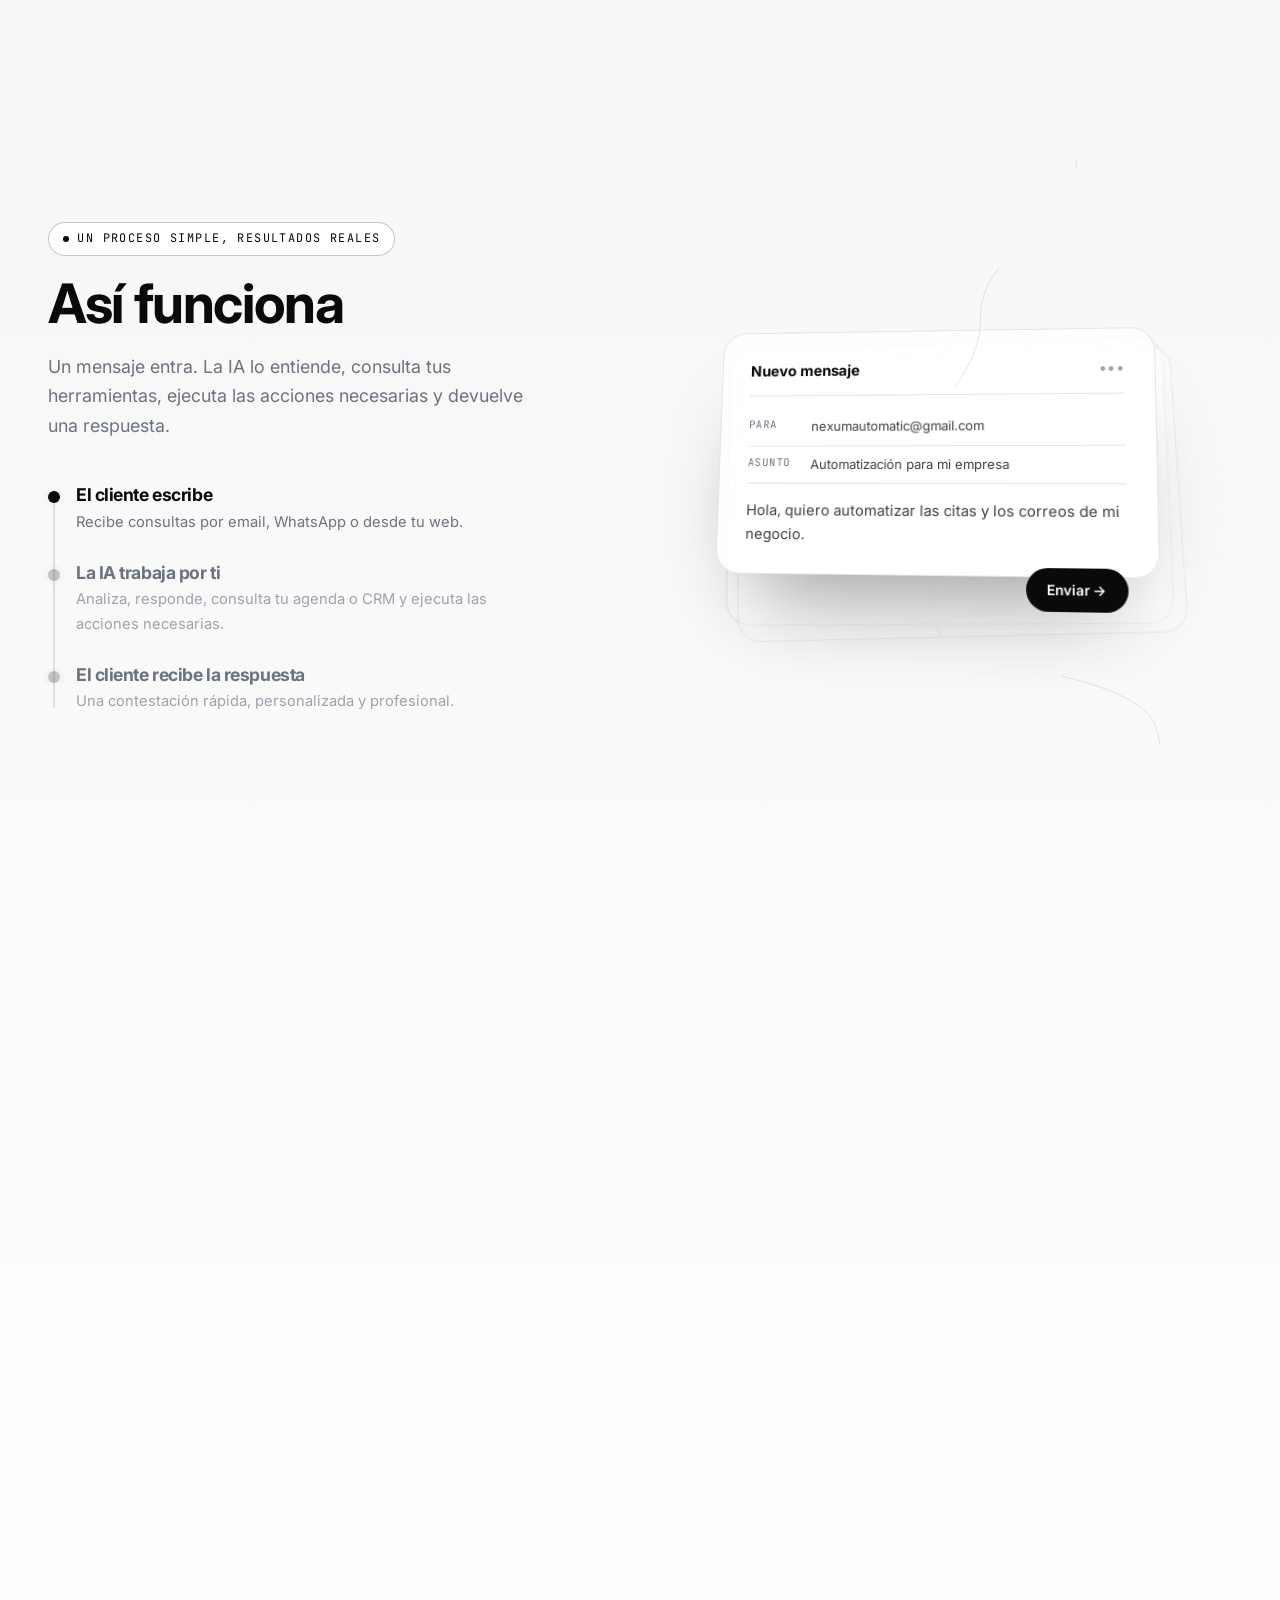
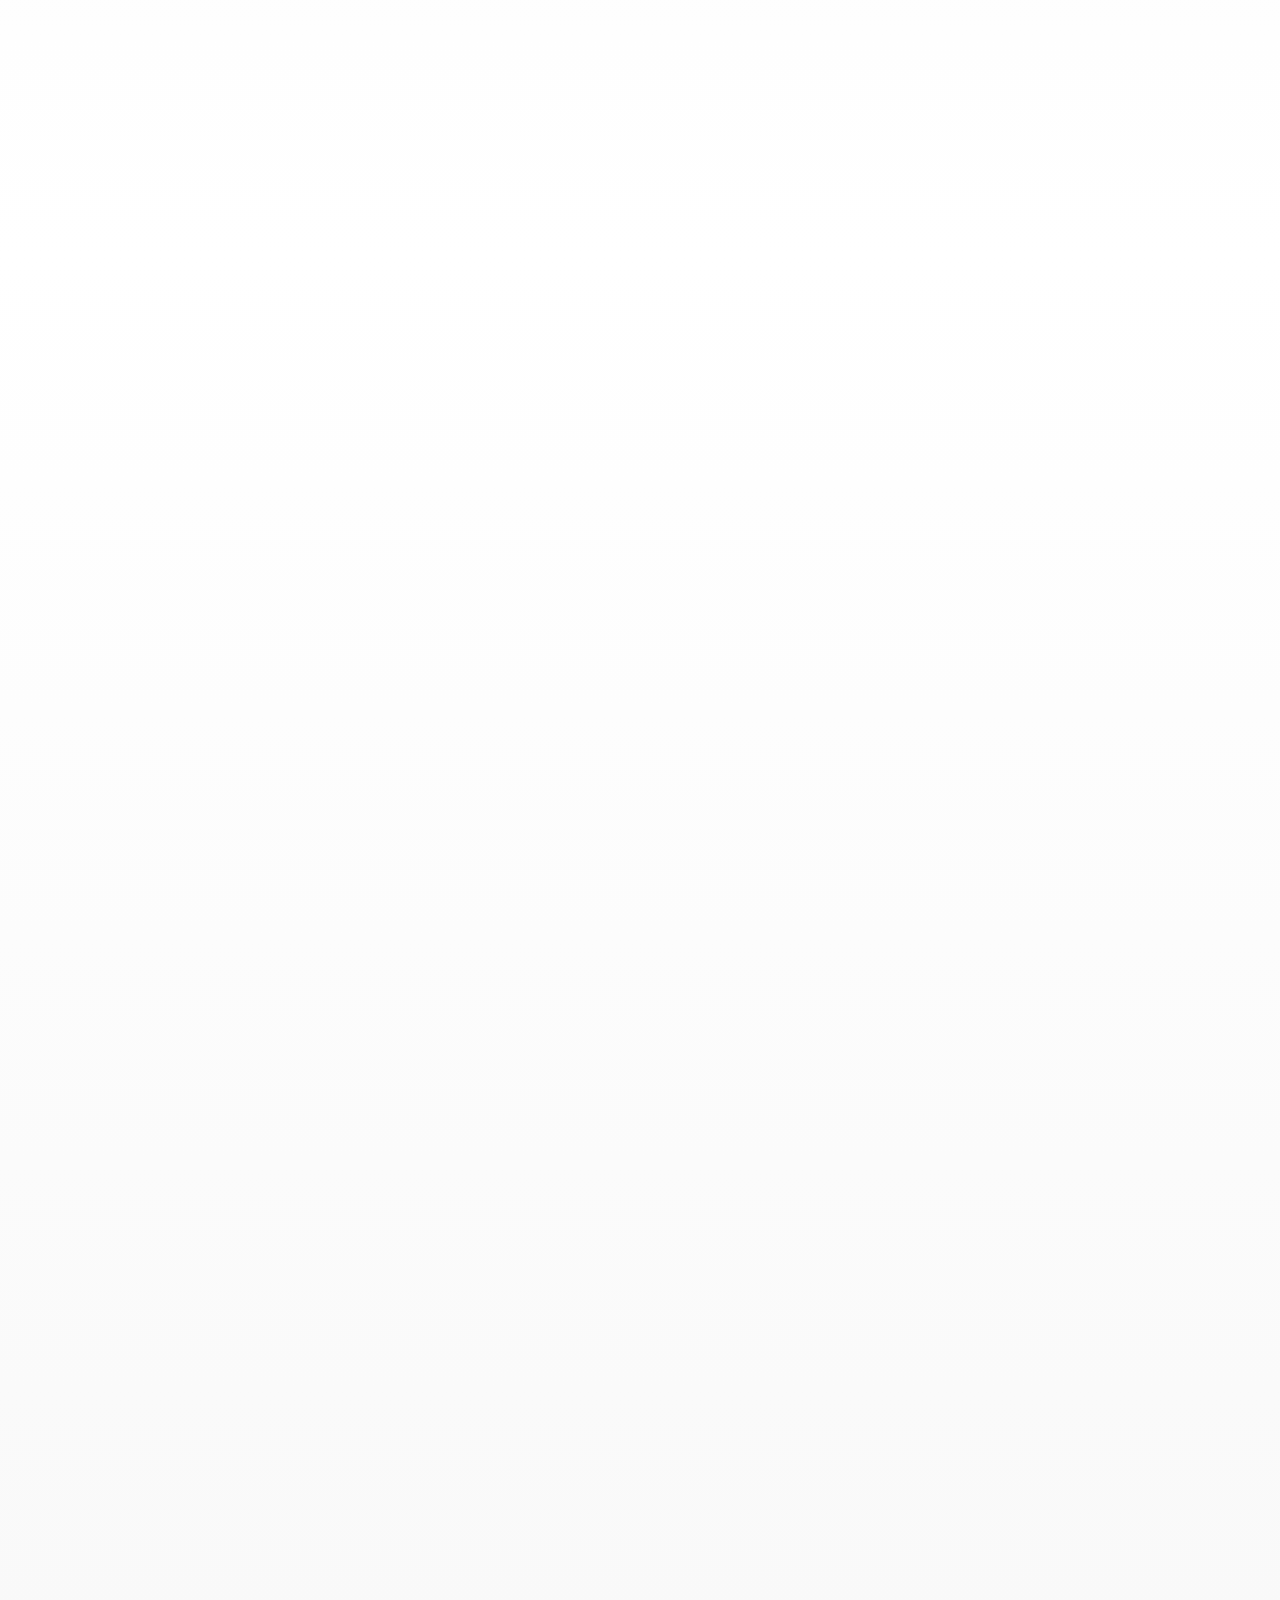
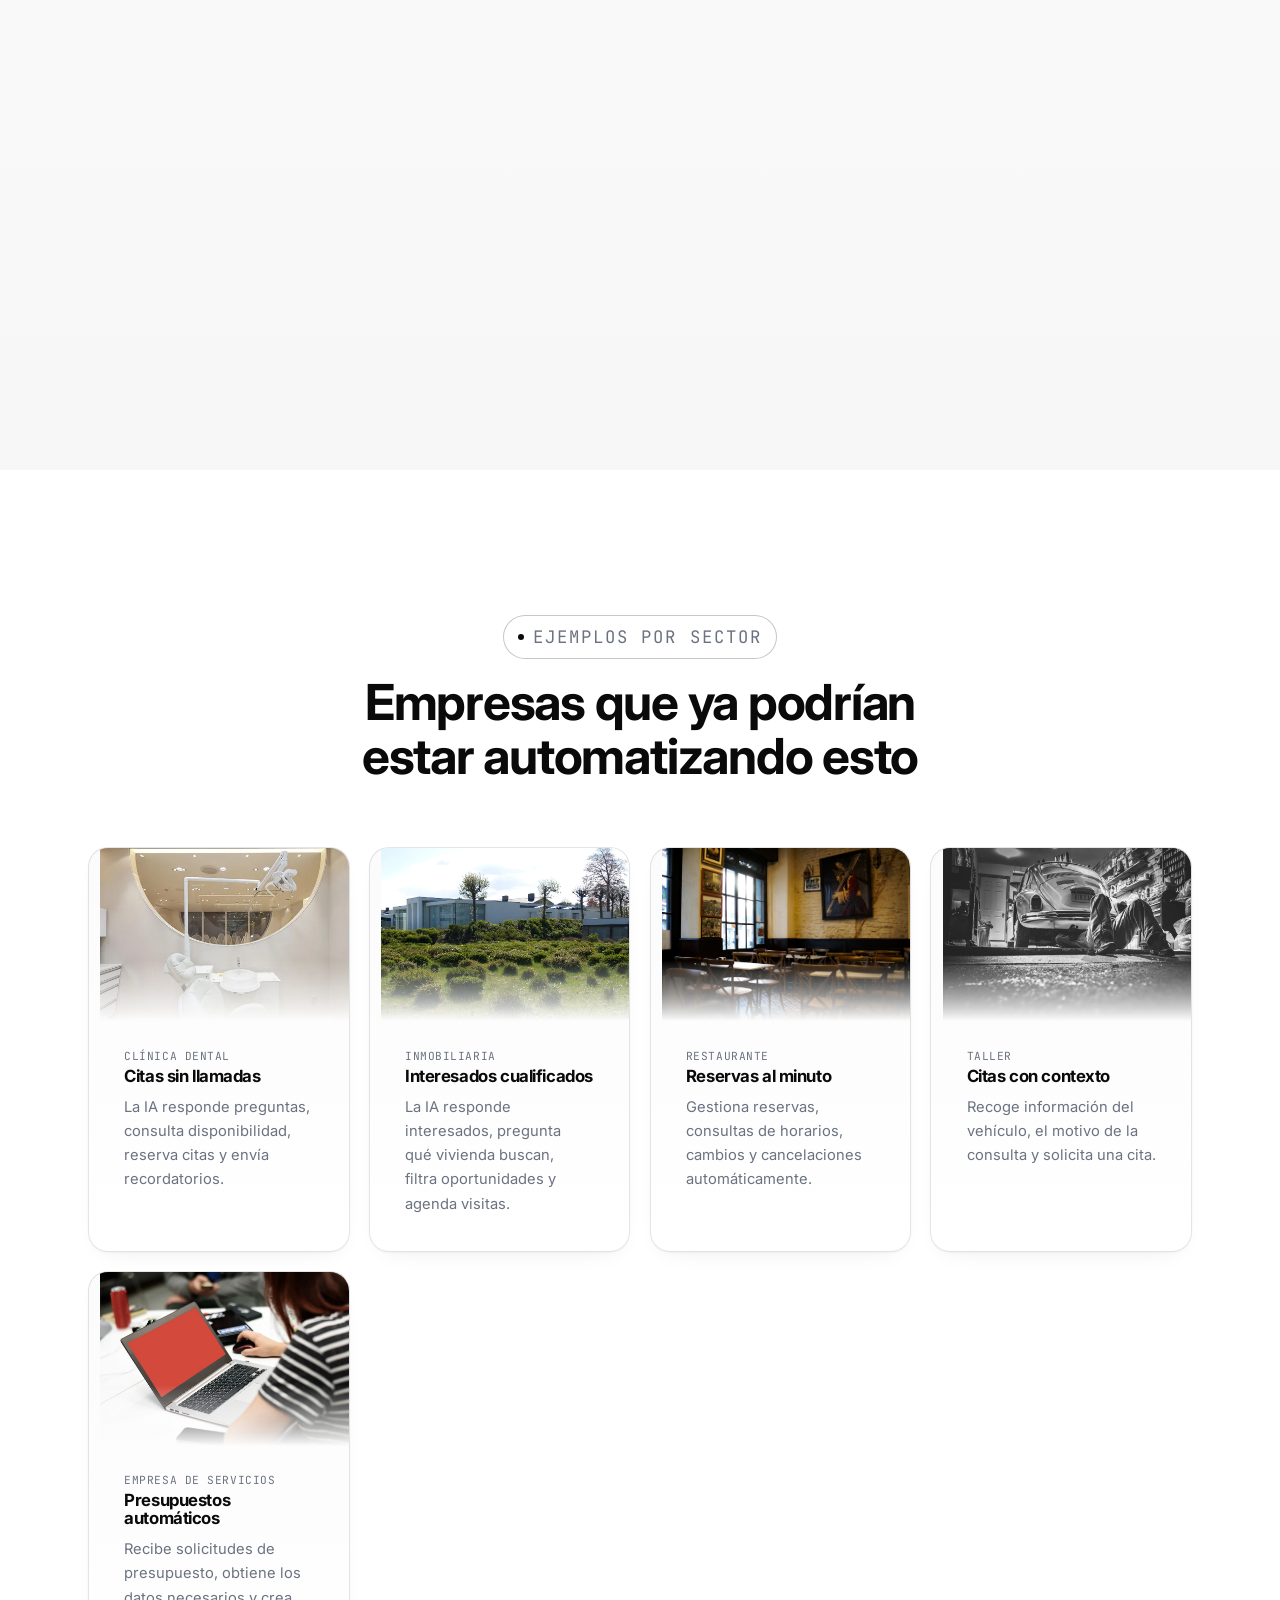
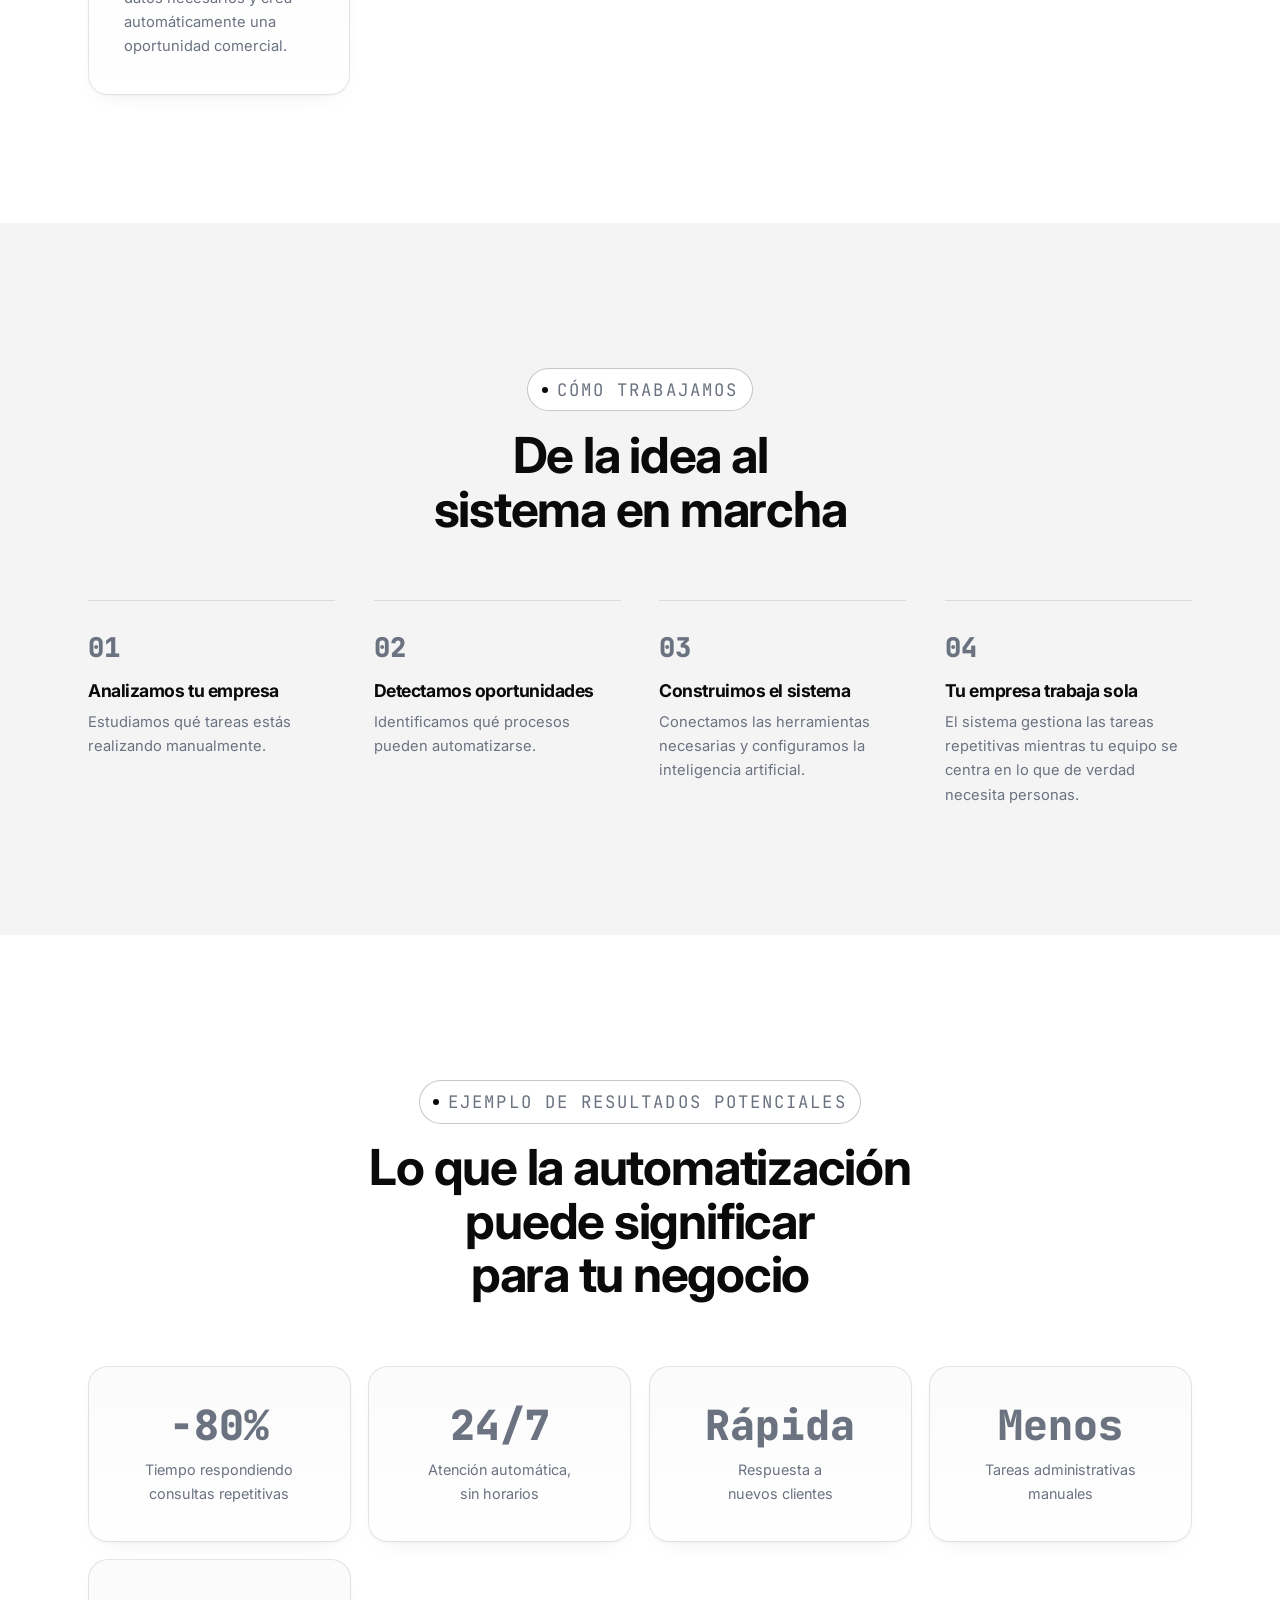
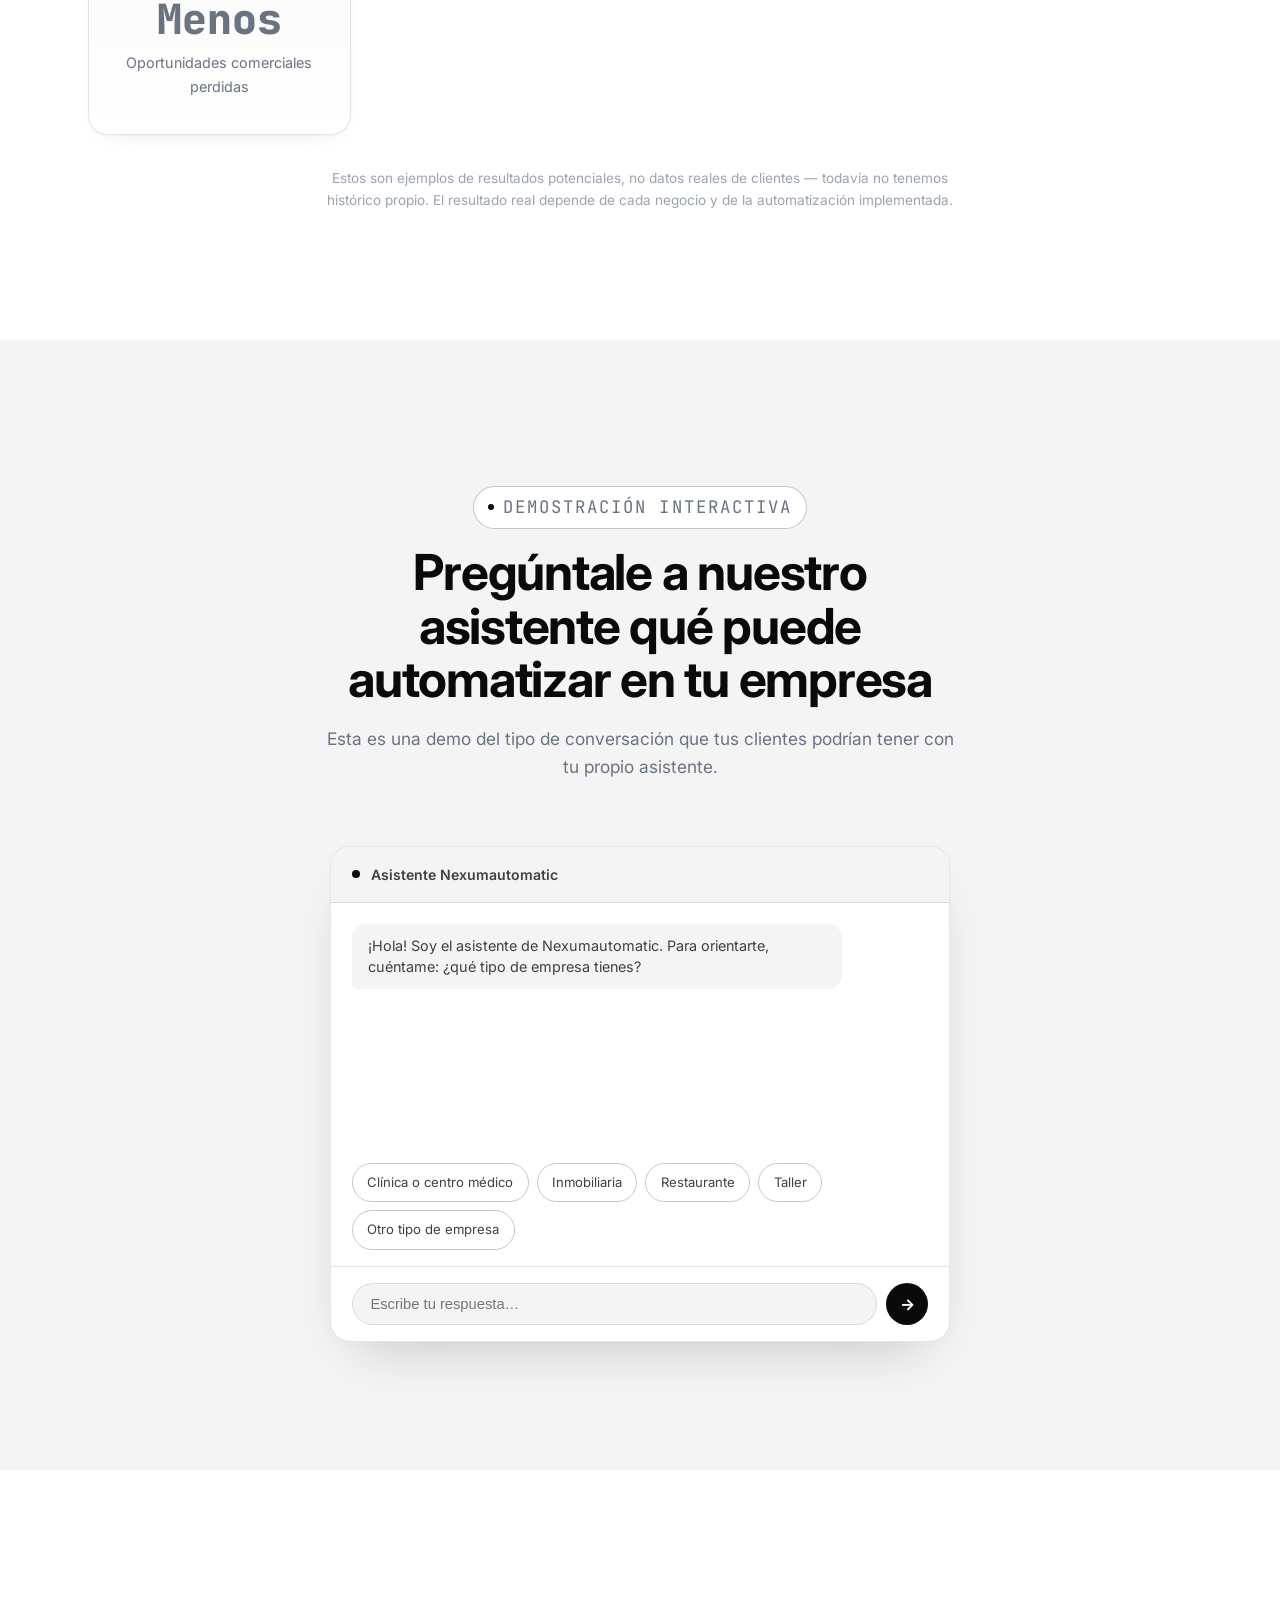
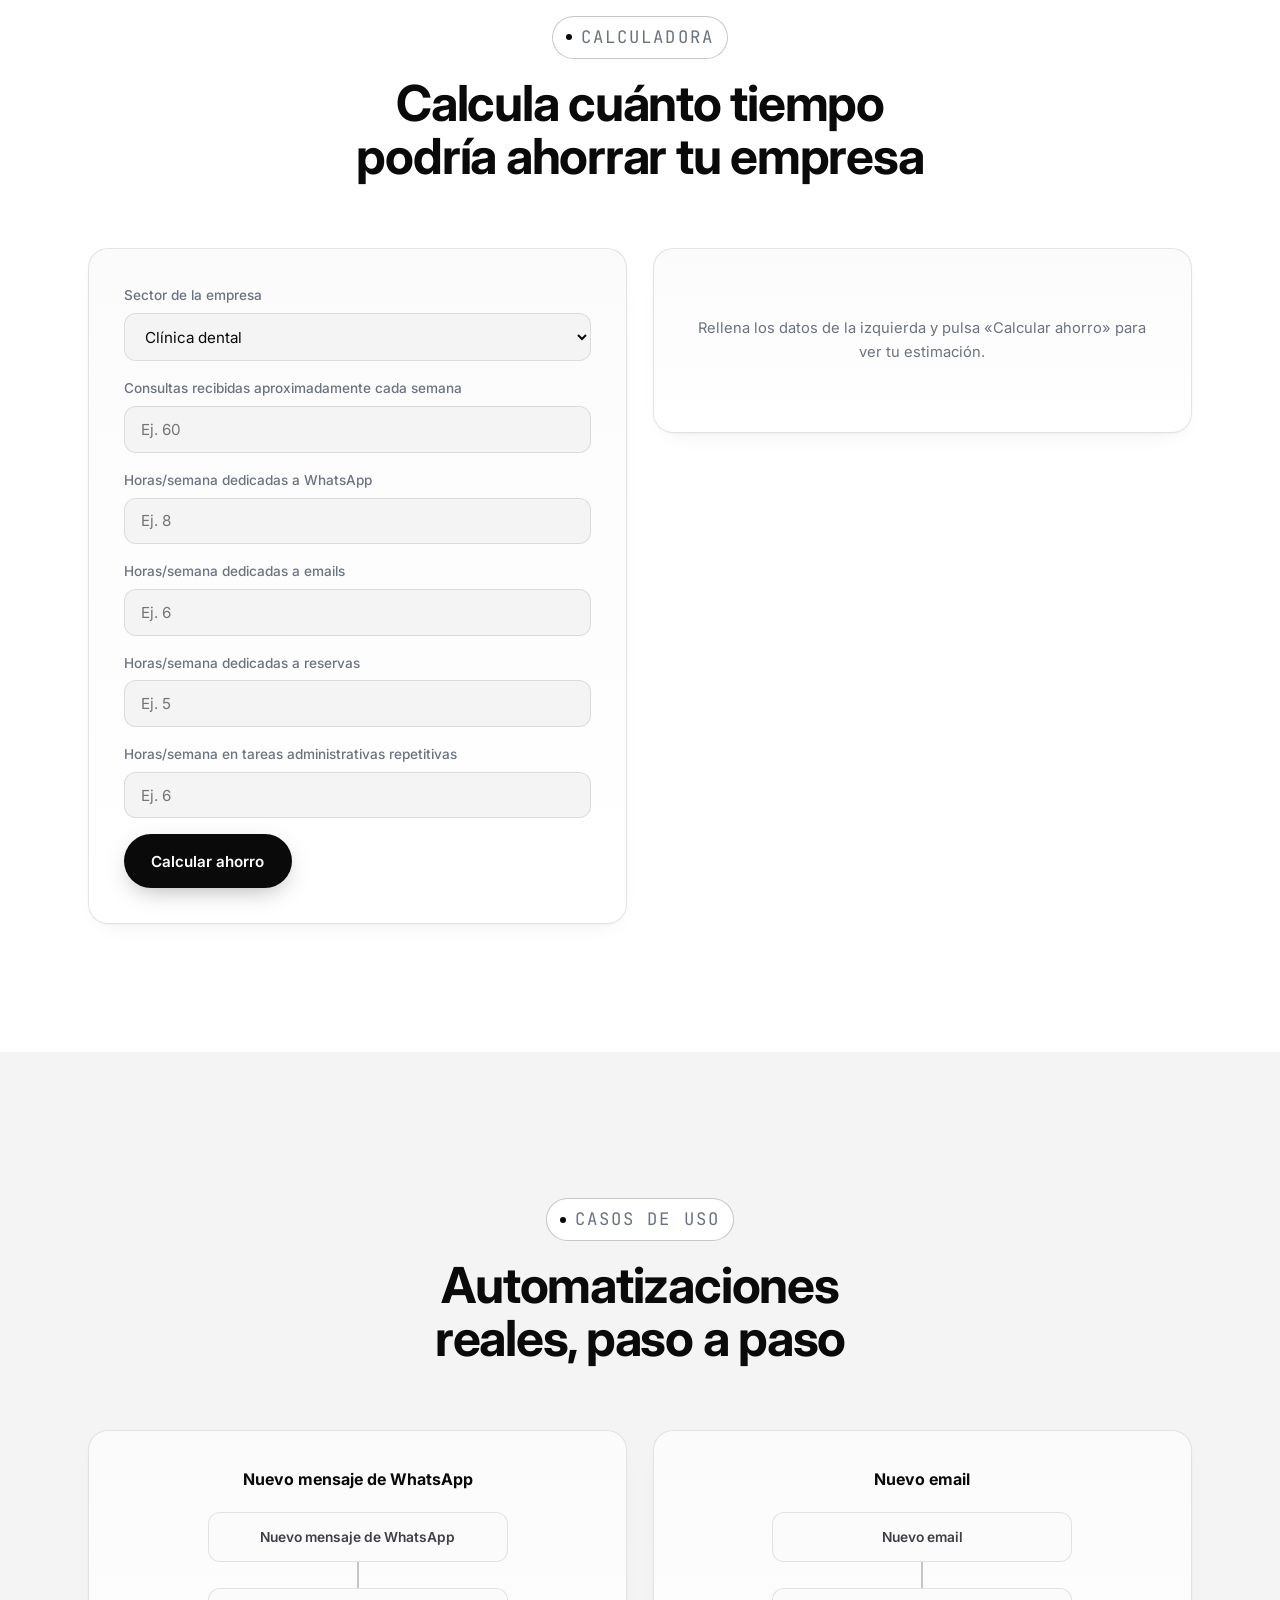
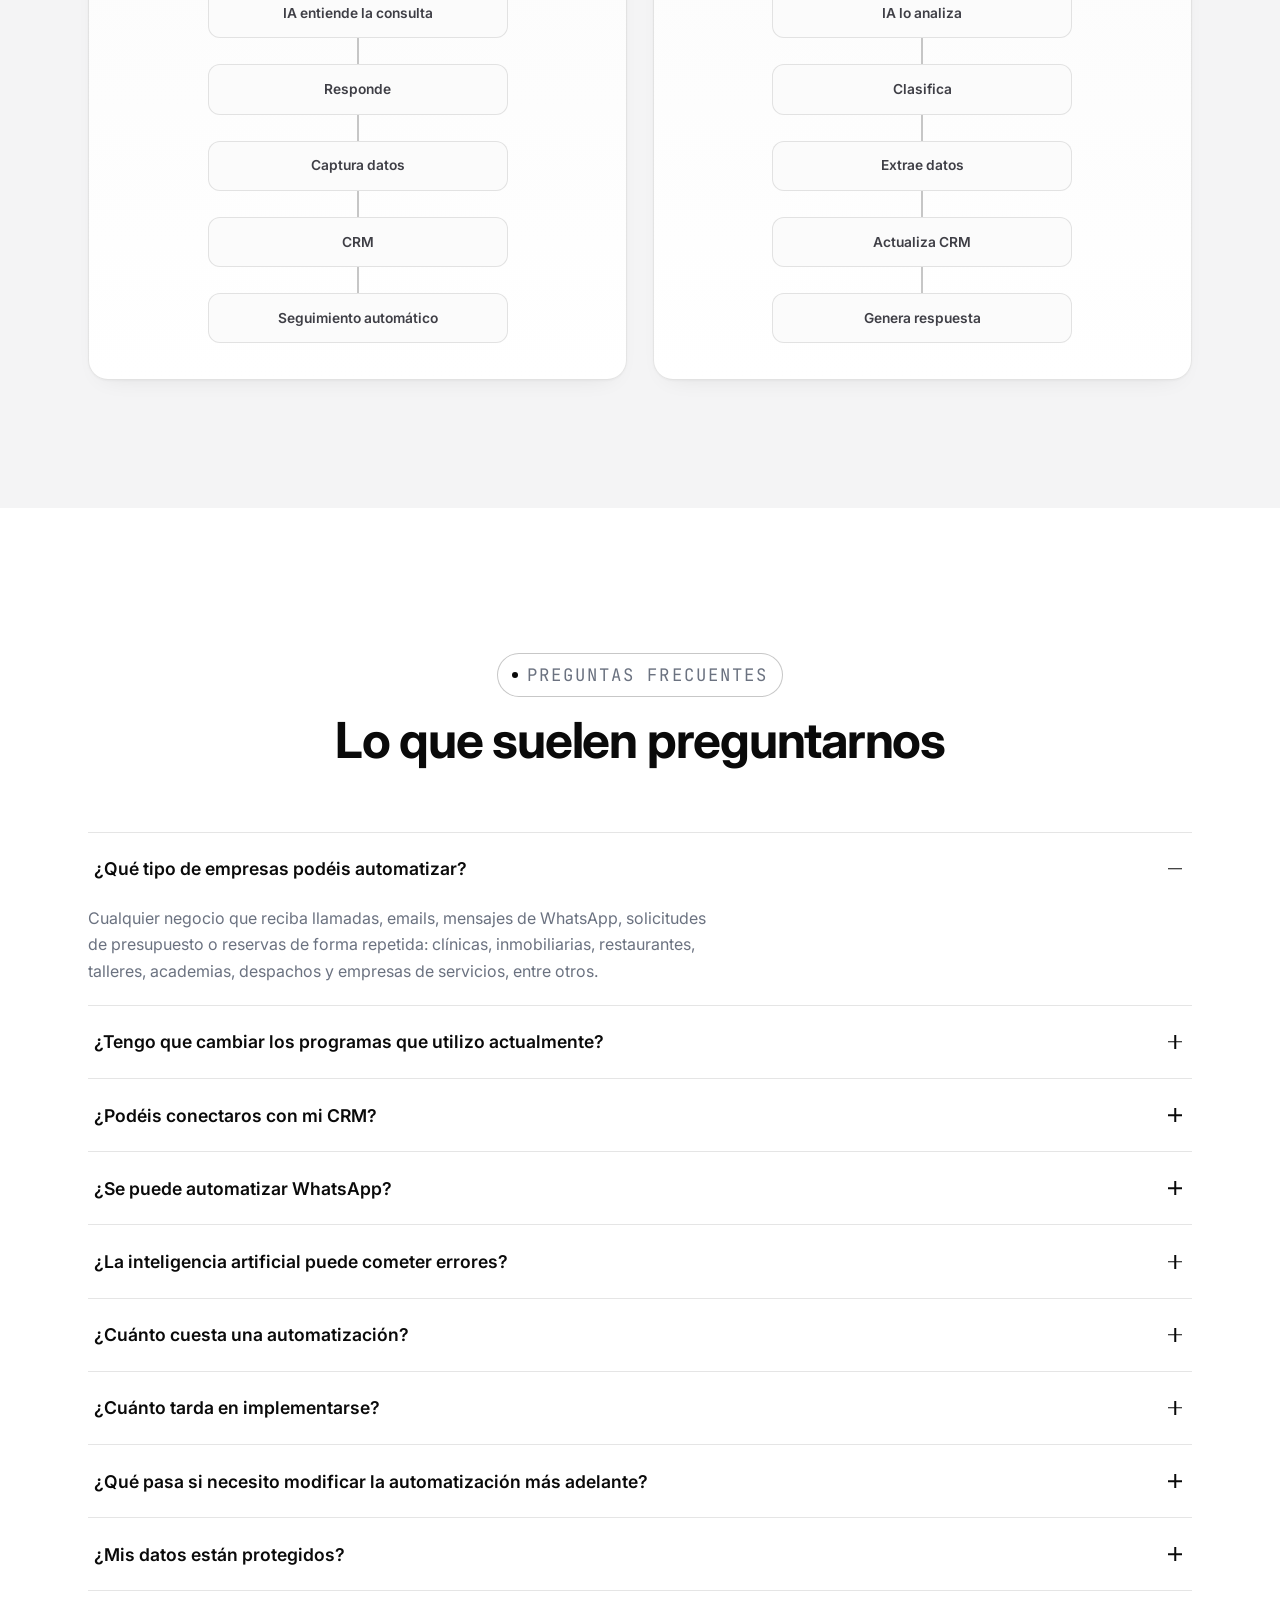
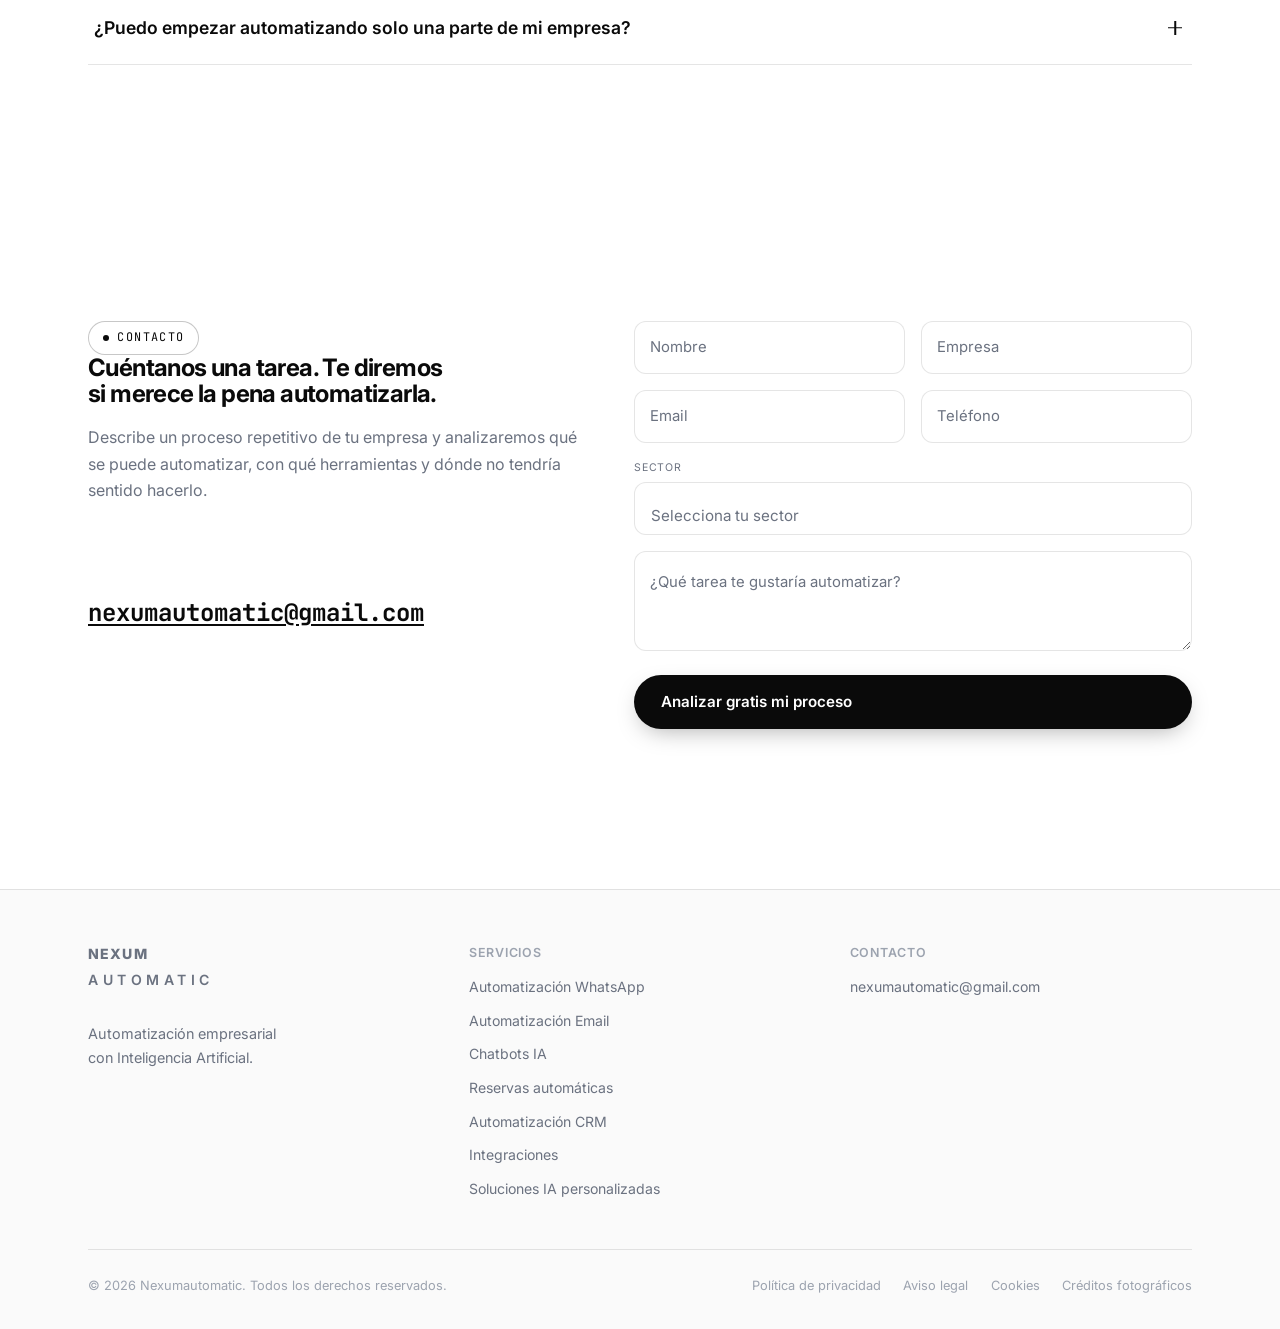
==== commit 2fdee5a6: "Rehace 'Así funciona' según las 4 imágenes de referencia exactas Sustituye por completo la implement" ====
--- a/index.html
+++ b/index.html
@@ -12,7 +12,7 @@
 <link rel="preconnect" href="https://fonts.gstatic.com" crossorigin>
 <link rel="stylesheet" href="https://fonts.googleapis.com/css2?family=JetBrains+Mono:wght@400;500;600;700;800&family=Inter:wght@300;400;500;600;700;800&display=swap">
 
-<link rel="stylesheet" href="styles.css?v=20260905c">
+<link rel="stylesheet" href="styles.css?v=20260905d">
 <noscript><style>
   [data-reveal]{opacity:1!important;transform:none!important;}
   .faq-a{grid-template-rows:1fr!important;opacity:1!important;}
@@ -163,97 +163,103 @@
     <div class="section-inner">
       <div class="howworks-pin" data-hw-pin>
         <div class="howworks-left">
-          <p class="kicker">Así funciona</p>
-          <h2 class="howworks-title">De un email a una solución, sin que hagas nada.</h2>
-          <p class="howworks-sub">La Inteligencia Artificial de Nexumautomatic entiende, procesa y responde por ti. Tú te enfocas en lo importante, nosotros hacemos el resto.</p>
+          <p class="kicker">Un proceso simple, resultados reales</p>
+          <h2 class="howworks-title">Así funciona</h2>
+          <p class="howworks-sub">Un mensaje entra. La IA lo entiende, consulta tus herramientas, ejecuta las acciones necesarias y devuelve una respuesta.</p>
 
           <div class="howworks-steps" data-hw-steps>
             <div class="howworks-line" aria-hidden="true"><span class="howworks-line-fill" data-hw-line></span></div>
             <div class="howworks-step is-active" data-hw-step="0" data-reveal>
               <span class="howworks-dot" aria-hidden="true"></span>
               <div>
-                <h3>El cliente escribe</h3>
-                <p>Tu cliente te envía un email con una consulta o solicitud.</p>
+                <h3>01 El cliente escribe</h3>
+                <p>Recibe consultas por email, WhatsApp o desde tu web.</p>
               </div>
             </div>
             <div class="howworks-step" data-hw-step="1" data-reveal data-reveal-delay="1">
               <span class="howworks-dot" aria-hidden="true"></span>
               <div>
-                <h3>La IA trabaja</h3>
-                <p>Nexumautomatic entiende la consulta, procesa la información y prepara la respuesta.</p>
+                <h3>02 La IA trabaja por ti</h3>
+                <p>Analiza, responde, consulta tu agenda o CRM y ejecuta las acciones necesarias.</p>
               </div>
             </div>
             <div class="howworks-step" data-hw-step="2" data-reveal data-reveal-delay="2">
               <span class="howworks-dot" aria-hidden="true"></span>
               <div>
-                <h3>La respuesta llega</h3>
-                <p>El cliente recibe una respuesta rápida, profesional y 100% automatizada.</p>
+                <h3>03 El cliente recibe la respuesta</h3>
+                <p>Una contestación rápida, personalizada y profesional.</p>
               </div>
             </div>
           </div>
         </div>
 
         <div class="howworks-scene" data-hw-scene aria-hidden="true">
-          <div class="hw-card hw-email" data-hw-email-in>
-            <div class="hw-email-head">
-              <span>Nuevo mensaje</span>
-              <span class="hw-email-x">×</span>
-            </div>
-            <div class="hw-email-field"><span>Para</span>info@nexumautomatic.com</div>
-            <div class="hw-email-field"><span>Asunto</span>Información sobre vuestros servicios</div>
-            <div class="hw-email-body">
-              Hola,<br><br>
-              Quería más información sobre vuestros servicios y disponibilidad para esta semana.<br><br>
-              Gracias,<br>Carlos López
-            </div>
-            <div class="hw-email-foot">
-              <span class="hw-email-send" data-hw-send-btn>Enviar</span>
-            </div>
-          </div>
-          <span class="hw-envelope" data-hw-envelope aria-hidden="true">✉</span>
-          <span class="hw-badge hw-badge-client" data-hw-badge-client><span class="hw-badge-icon"><img src="assets/img/hw-badge-cliente.webp" alt="" width="30" height="30"></span>Cliente</span>
-
-          <svg class="hw-links" data-hw-links viewBox="0 0 100 100" preserveAspectRatio="none" aria-hidden="true">
-            <path class="hw-link" data-hw-link="agenda" d="M50,50 L13,50"></path>
-            <path class="hw-link" data-hw-link="responde" d="M50,50 L50,10"></path>
-            <path class="hw-link" data-hw-link="crm" d="M50,50 L87,50"></path>
-            <path class="hw-link" data-hw-link="automatiza" d="M50,50 L50,90"></path>
+          <svg class="hw-cable" data-hw-cable viewBox="0 0 100 100" preserveAspectRatio="none" aria-hidden="true">
+            <path class="hw-cable-path" data-hw-cable-path d="M74,2 C74,12 58,16 58,26 C58,36 50,38 50,48 C50,58 50,64 50,72 C50,82 68,80 80,85 C88,88 88,91 88,97"></path>
           </svg>
-          <div class="hw-chip" data-hw-chip><span class="hw-chip-tag">02</span><span class="hw-chip-label">IA</span></div>
-          <div class="hw-proc hw-proc-agenda" data-hw-proc>
-            <span class="hw-proc-icon" aria-hidden="true">▦</span>
-            <strong>Agenda</strong>
-            <p>Gestiona citas automáticamente</p>
-          </div>
-          <div class="hw-proc hw-proc-responde" data-hw-proc>
-            <span class="hw-proc-icon" aria-hidden="true">✉</span>
-            <strong>Responde</strong>
-            <p>Redacta y envía respuestas personalizadas</p>
-          </div>
-          <div class="hw-proc hw-proc-crm" data-hw-proc>
-            <span class="hw-proc-icon" aria-hidden="true">▥</span>
-            <strong>CRM</strong>
-            <p>Consulta y actualiza tus datos</p>
-          </div>
-          <div class="hw-proc hw-proc-automatiza" data-hw-proc>
-            <span class="hw-proc-icon" aria-hidden="true">⚙</span>
-            <strong>Automatiza</strong>
-            <p>Ejecuta tareas en segundo plano</p>
-          </div>
-
-          <div class="hw-card hw-email hw-email-out" data-hw-email-out>
-            <div class="hw-email-field"><span>De</span>nexumautomatic@gmail.com</div>
-            <div class="hw-email-field"><span>Para</span>carlos.lopez@gmail.com</div>
-            <div class="hw-email-field"><span>Asunto</span>Información sobre nuestros servicios</div>
-            <div class="hw-email-body">
-              Hola Carlos,<br><br>
-              Gracias por tu mensaje. Te paso toda la información que necesitas sobre nuestros servicios y disponibilidad para esta semana.<br><br>
-              Quedamos a tu disposición para cualquier duda.<br><br>
-              Un saludo,<br>Equipo Nexumautomatic
-            </div>
-          </div>
-          <span class="hw-badge hw-badge-done" data-hw-badge-done><span class="hw-badge-icon"><img src="assets/img/hw-badge-cliente.webp" alt="" width="30" height="30"></span>Cliente</span>
-          <span class="hw-notif" data-hw-notif aria-hidden="true">✉<b>1</b></span>
+
+          <div class="hw-client" data-hw-client>
+            <span class="hw-client-avatar" aria-hidden="true"><svg viewBox="0 0 24 24" fill="none"><circle cx="12" cy="8" r="3.4" stroke="currentColor" stroke-width="1.6"></circle><path d="M5 19c1.2-3.4 4-5 7-5s5.8 1.6 7 5" stroke="currentColor" stroke-width="1.6" stroke-linecap="round"></path></svg></span>
+            <span class="hw-client-label">Cliente</span>
+          </div>
+
+          <span class="hw-envelope2" data-hw-envelope2 aria-hidden="true">
+            <svg viewBox="0 0 24 24" fill="none"><rect x="3" y="5" width="18" height="14" rx="2.4" stroke="currentColor" stroke-width="1.6"></rect><path d="M4 7l8 6 8-6" stroke="currentColor" stroke-width="1.6" stroke-linecap="round" stroke-linejoin="round"></path></svg>
+            <span class="hw-envelope2-dot" data-hw-envelope-dot></span>
+          </span>
+
+          <div class="hw-glass hw-msg" data-hw-msg>
+            <div class="hw-glass-depth hw-glass-depth-1" aria-hidden="true"></div>
+            <div class="hw-glass-depth hw-glass-depth-2" aria-hidden="true"></div>
+            <div class="hw-glass-face">
+              <div class="hw-msg-head"><span>Nuevo mensaje</span><span class="hw-dots" aria-hidden="true">•••</span></div>
+              <div class="hw-msg-field"><span>Para</span>nexumautomatic@gmail.com</div>
+              <div class="hw-msg-field"><span>Asunto</span>Automatización para mi empresa</div>
+              <div class="hw-msg-body">Hola, quiero automatizar las citas y los correos de mi negocio.</div>
+              <span class="hw-msg-send" data-hw-send-btn>Enviar →</span>
+            </div>
+          </div>
+
+          <div class="hw-mini" data-hw-mini>
+            <strong>nexumautomatic@gmail.com</strong>
+            <span>Automatización para mi empresa</span>
+          </div>
+
+          <div class="hw-core" data-hw-core><span>IA</span></div>
+
+          <div class="hw-plane hw-plane-intencion" data-hw-plane>Intención</div>
+          <div class="hw-plane hw-plane-datos" data-hw-plane>Datos</div>
+          <div class="hw-plane hw-plane-prioridad" data-hw-plane>Prioridad</div>
+          <span class="hw-analyzing" data-hw-analyzing><i aria-hidden="true"></i>Analizando mensaje</span>
+
+          <div class="hw-tool hw-tool-agenda" data-hw-tool>
+            <span class="hw-tool-icon" aria-hidden="true">▦</span>
+            <div class="hw-tool-text"><strong>Agenda</strong><p>Comprueba disponibilidad</p></div>
+            <span class="hw-tool-done">✓ Hecho</span>
+          </div>
+          <div class="hw-tool hw-tool-crm" data-hw-tool>
+            <span class="hw-tool-icon" aria-hidden="true">▥</span>
+            <div class="hw-tool-text"><strong>CRM</strong><p>Actualiza el contacto</p></div>
+            <span class="hw-tool-done">✓ Hecho</span>
+          </div>
+          <div class="hw-tool hw-tool-automatiza" data-hw-tool>
+            <span class="hw-tool-icon" aria-hidden="true">⚙</span>
+            <div class="hw-tool-text"><strong>Automatización</strong><p>Ejecuta el flujo</p></div>
+            <span class="hw-tool-done">✓ Hecho</span>
+          </div>
+          <span class="hw-actions-done" data-hw-actions-done>— 3 acciones completadas</span>
+
+          <div class="hw-glass hw-reply" data-hw-reply>
+            <div class="hw-glass-depth hw-glass-depth-1" aria-hidden="true"></div>
+            <div class="hw-glass-depth hw-glass-depth-2" aria-hidden="true"></div>
+            <div class="hw-glass-face">
+              <div class="hw-msg-head"><span>Respuesta enviada</span><span class="hw-dots" aria-hidden="true">•••</span></div>
+              <div class="hw-msg-field"><span>Para</span>Carlos López</div>
+              <div class="hw-msg-field"><span>Asunto</span>Re: Automatización para mi empresa</div>
+              <div class="hw-msg-body">Hola Carlos, podemos automatizar tus citas y correos. ¿Hablamos esta semana?<br><br>Equipo Nexum Automatic</div>
+              <span class="hw-msg-sent" data-hw-sent>Enviado · 7 s</span>
+            </div>
+          </div>
         </div>
       </div>
     </div>
@@ -693,6 +699,6 @@
 <script defer src="lib/gsap.min.js"></script>
 <script defer src="lib/ScrollTrigger.min.js"></script>
 <script defer src="lib/manifest.js"></script>
-<script defer src="main.js?v=20260905b"></script>
+<script defer src="main.js?v=20260905d"></script>
 </body>
 </html>
--- a/styles.css
+++ b/styles.css
@@ -309,65 +309,94 @@
 .howworks-step p { margin-top: .35rem; font-size: .92rem; color: var(--mute); max-width: 26rem; transition: color .3s var(--ease-out); }
 
 .howworks-scene { position: relative; display: grid; gap: 1.2rem; }
-.hw-card {
-  position: static; opacity: 1;
-  width: min(440px, 100%); margin-inline: auto;
-  background: var(--bg-card); border: 1px solid var(--line); border-radius: calc(var(--radius) + 4px);
-  padding: 1.7rem 1.8rem; box-shadow: 0 20px 44px -26px rgba(0,0,0,.22);
-}
-.hw-envelope, .hw-badge, .hw-notif, .hw-chip, .hw-proc, .hw-links { display: none; }
-
-.hw-email-head { display: flex; align-items: center; justify-content: space-between; font-size: .85rem; font-weight: 600; color: var(--ink-soft); padding-bottom: .8rem; margin-bottom: .8rem; border-bottom: 1px solid var(--line); }
-.hw-email-x { color: var(--mute-2); font-size: 1rem; line-height: 1; }
-.hw-email-field { display: flex; gap: .5rem; font-size: .82rem; padding-block: .4rem; border-bottom: 1px solid var(--line); color: var(--ink-soft); }
-.hw-email-field span { flex-shrink: 0; width: 3.4rem; color: var(--mute); font-family: var(--mono); font-size: .72rem; text-transform: uppercase; letter-spacing: .04em; }
-.hw-email-body { margin-top: .9rem; font-size: .86rem; line-height: 1.6; color: var(--ink-soft); }
-.hw-email-foot { margin-top: 1.1rem; display: flex; justify-content: flex-end; }
-.hw-email-send {
-  display: inline-flex; align-items: center; gap: .4rem; padding: .5rem 1.1rem; border-radius: 999px;
-  background: var(--ink); color: #fff; font-size: .82rem; font-weight: 600;
-  transition: background .3s, transform .3s;
-}
-.hw-email-send.is-sent { background: #16a34a; }
-
-.hw-badge {
-  align-items: center; gap: .5rem; padding: .5rem .9rem; border-radius: 999px;
-  background: #fff; border: 1px solid var(--line-2); font-size: .8rem; font-weight: 600; color: var(--ink-soft);
-  box-shadow: 0 10px 24px -16px rgba(0,0,0,.25); white-space: nowrap;
-}
-.hw-badge-icon { display: inline-grid; place-items: center; width: 20px; height: 20px; border-radius: 50%; background: var(--bg-2); font-size: .78rem; overflow: hidden; }
-.hw-badge-icon img { width: 100%; height: 100%; object-fit: cover; display: block; filter: grayscale(1) contrast(1.05); }
-.hw-badge-done .hw-badge-icon { box-shadow: 0 0 0 2px #16a34a; }
-.hw-envelope { place-items: center; width: 40px; height: 40px; border-radius: 12px; background: var(--ink); color: #fff; font-size: 1.05rem; box-shadow: 0 12px 24px -12px rgba(0,0,0,.4); }
-.hw-notif {
-  align-items: center; gap: .3rem; width: 46px; height: 46px; border-radius: 14px;
-  background: var(--ink); color: #fff; font-size: 1.1rem; position: relative;
-}
-.hw-notif b { position: absolute; top: -6px; right: -6px; width: 18px; height: 18px; border-radius: 50%; background: #ef4444; color: #fff; font-size: .68rem; display: grid; place-items: center; font-weight: 700; }
-
-.hw-chip {
-  position: absolute; top: 50%; left: 50%; width: 84px; height: 84px; margin: -42px 0 0 -42px;
-  background: var(--ink); border-radius: 20px; color: #fff;
-  display: grid; place-items: center; justify-items: center; gap: .1rem;
-  box-shadow: 0 30px 60px -20px rgba(0,0,0,.5);
-}
-.hw-chip-tag { font-family: var(--mono); font-size: .6rem; letter-spacing: .1em; opacity: .7; }
-.hw-chip-label { font-family: var(--mono); font-weight: 800; font-size: 1.05rem; letter-spacing: .04em; }
-.hw-links { position: absolute; inset: 0; width: 100%; height: 100%; overflow: visible; }
-.hw-link { fill: none; stroke: var(--line-2); stroke-width: .5; vector-effect: non-scaling-stroke; }
-.hw-proc {
-  position: absolute; width: 152px; padding: .9rem 1rem; background: var(--bg-card);
-  border: 1px solid var(--line); border-radius: 14px; box-shadow: 0 20px 40px -22px rgba(0,0,0,.3);
-}
-.hw-proc-icon { display: inline-grid; place-items: center; width: 26px; height: 26px; border-radius: 8px; background: var(--bg-2); font-size: .9rem; margin-bottom: .45rem; }
-.hw-proc strong { display: block; font-size: .85rem; margin-bottom: .15rem; }
-.hw-proc p { font-size: .74rem; color: var(--mute); line-height: 1.3; margin: 0; }
-/* translate (la propiedad, no transform:) para centrar sin pisarse con el
-   transform que GSAP gestiona en estas mismas tarjetas (x/y/scale). */
-.hw-proc-agenda { top: 50%; left: 4%; translate: 0 -50%; }
-.hw-proc-responde { top: 0; left: 50%; translate: -50% 0; }
-.hw-proc-crm { top: 50%; right: 4%; translate: 0 -50%; }
-.hw-proc-automatiza { bottom: 0; left: 50%; translate: -50% 0; }
+
+/* Tarjetas de "cristal" (mensaje inicial / respuesta final) */
+.hw-glass { position: static; opacity: 1; width: min(440px, 100%); margin-inline: auto; }
+.hw-glass-depth { display: none; }
+.hw-glass-face {
+  position: relative; background: var(--bg-card); border: 1px solid var(--line);
+  border-radius: calc(var(--radius) + 4px); padding: 1.7rem 1.8rem;
+  box-shadow: 0 20px 44px -26px rgba(0,0,0,.22);
+}
+.hw-reply { display: none; }
+
+.hw-msg-head { display: flex; align-items: center; justify-content: space-between; font-size: .95rem; font-weight: 700; color: var(--ink); padding-bottom: .8rem; margin-bottom: .8rem; border-bottom: 1px solid var(--line); }
+.hw-dots { color: var(--mute-2); letter-spacing: .1em; }
+.hw-msg-field { display: flex; gap: .5rem; font-size: .82rem; padding-block: .5rem; border-bottom: 1px solid var(--line); color: var(--ink-soft); }
+.hw-msg-field span { flex-shrink: 0; width: 3.6rem; color: var(--mute); font-family: var(--mono); font-size: .68rem; text-transform: uppercase; letter-spacing: .04em; }
+.hw-msg-body { margin-top: 1rem; font-size: .92rem; line-height: 1.6; color: var(--ink-soft); }
+.hw-msg-send {
+  margin-top: 1.2rem; float: right; display: inline-flex; align-items: center; gap: .4rem; padding: .6rem 1.3rem;
+  border-radius: 999px; background: var(--ink); color: #fff; font-size: .85rem; font-weight: 600;
+}
+.hw-msg-sent {
+  margin-top: 1.2rem; float: right; display: inline-flex; align-items: center; padding: .55rem 1.1rem;
+  border-radius: 999px; background: var(--ink); color: #fff; font-size: .78rem; font-weight: 700;
+}
+
+/* Elementos de la escena 3D — ocultos hasta el modo mejorado (desktop + motion) */
+.hw-cable, .hw-client, .hw-envelope2, .hw-mini, .hw-core, .hw-plane, .hw-tool, .hw-analyzing, .hw-actions-done { display: none; }
+
+.hw-client { align-items: center; gap: .35rem; text-align: center; }
+.hw-client-avatar {
+  width: 46px; height: 46px; border-radius: 50%; background: #fff; border: 1px solid var(--line-2);
+  color: var(--ink); padding: 10px; box-shadow: 0 14px 30px -14px rgba(0,0,0,.35);
+}
+.hw-client-avatar svg { width: 100%; height: 100%; }
+.hw-client-label { font-size: .72rem; font-weight: 700; color: var(--ink-soft); }
+
+.hw-envelope2 {
+  place-items: center; width: 46px; height: 46px; border-radius: 14px; background: var(--ink); color: #fff;
+  box-shadow: 0 16px 30px -14px rgba(0,0,0,.45); position: relative;
+}
+.hw-envelope2 svg { width: 20px; height: 20px; }
+.hw-envelope2-dot {
+  position: absolute; top: -3px; right: -3px; width: 10px; height: 10px; border-radius: 50%; background: #ef4444;
+  box-shadow: 0 0 8px 1px rgba(239,68,68,.7); transition: background .4s, box-shadow .4s;
+}
+.hw-envelope2-dot.is-done { background: #fff; box-shadow: 0 0 8px 1px rgba(255,255,255,.8); }
+
+.hw-mini {
+  width: 210px; padding: .9rem 1.1rem; background: var(--bg-card); border: 1px solid var(--line);
+  border-radius: 14px; box-shadow: 0 20px 40px -22px rgba(0,0,0,.28);
+}
+.hw-mini strong { display: block; font-size: .78rem; }
+.hw-mini span { font-size: .76rem; color: var(--mute); }
+
+.hw-core {
+  width: 92px; height: 92px; border-radius: 24px; place-items: center;
+  color: #fff; font-family: var(--mono); font-weight: 800; font-size: 1.15rem; letter-spacing: .04em;
+  background: linear-gradient(155deg, #2c2c30 0%, #0a0a0a 55%, #000 100%);
+  box-shadow: inset 0 1px 1px rgba(255,255,255,.25), inset 0 -14px 20px rgba(0,0,0,.5), 0 34px 60px -20px rgba(0,0,0,.55);
+}
+
+.hw-plane {
+  width: 190px; padding: .55rem 1rem; border-radius: 10px; font-family: var(--mono); font-size: .66rem;
+  letter-spacing: .1em; text-transform: uppercase; color: var(--ink-soft);
+  background: rgba(255,255,255,.5); border: 1px solid rgba(255,255,255,.8);
+  backdrop-filter: blur(6px); box-shadow: 0 18px 30px -20px rgba(0,0,0,.25);
+}
+
+.hw-analyzing {
+  align-items: center; gap: .5rem; font-family: var(--mono); font-size: .68rem;
+  letter-spacing: .08em; text-transform: uppercase; color: var(--mute); white-space: nowrap;
+}
+.hw-analyzing i { width: 6px; height: 6px; border-radius: 50%; background: var(--ink); flex-shrink: 0; }
+
+.hw-tool {
+  position: relative; width: 196px; padding: 1rem 1.1rem; background: rgba(255,255,255,.55);
+  border: 1px solid rgba(255,255,255,.8); border-radius: 14px; backdrop-filter: blur(6px);
+  box-shadow: 0 26px 44px -24px rgba(0,0,0,.3); align-items: flex-start; gap: .7rem;
+}
+.hw-tool-icon { display: inline-grid; place-items: center; width: 30px; height: 30px; border-radius: 9px; background: var(--bg-2); font-size: .95rem; flex-shrink: 0; }
+.hw-tool-text strong { display: block; font-size: .84rem; margin-bottom: .1rem; }
+.hw-tool-text p { font-size: .72rem; color: var(--mute); margin: 0; }
+.hw-tool-done {
+  position: absolute; bottom: -10px; right: 14px; font-size: .62rem; font-weight: 700; color: #16a34a;
+  background: #fff; border: 1px solid var(--line); border-radius: 999px; padding: .2rem .55rem;
+}
+
+.hw-actions-done { font-family: var(--mono); font-size: .7rem; letter-spacing: .06em; color: var(--mute); white-space: nowrap; }
 
 /* Enhanced 3D scrollytelling — desktop, motion allowed */
 @media (min-width: 900px) and (prefers-reduced-motion: no-preference) {
@@ -378,25 +407,47 @@
   .howworks-step:not(.is-active) p { color: var(--mute-2); }
   .howworks-step:not(.is-active) .howworks-dot { background: var(--line-2); box-shadow: 0 0 0 4px var(--bg-2); }
 
-  .howworks { height: 360vh; }
+  .howworks { height: 400vh; }
   .howworks-pin { height: 100vh; }
-  .howworks-scene { min-height: 640px; perspective: 1600px; }
-  .hw-card, .hw-envelope, .hw-badge, .hw-notif, .hw-chip, .hw-proc { display: grid; }
-  .hw-links { display: block; }
-  .hw-card {
-    position: absolute; inset: 0; margin: auto; height: fit-content; opacity: 0;
-    transform-style: preserve-3d; will-change: transform, opacity;
+  .howworks-scene { min-height: 640px; perspective: 1700px; }
+
+  .hw-client, .hw-envelope2, .hw-mini, .hw-core, .hw-plane, .hw-tool { display: grid; }
+  .hw-analyzing, .hw-actions-done { display: flex; }
+  .hw-cable { display: block; }
+  .hw-client, .hw-envelope2, .hw-mini, .hw-core, .hw-plane, .hw-tool, .hw-analyzing, .hw-actions-done, .hw-glass {
+    position: absolute; will-change: transform, opacity;
   }
-  .hw-card[data-hw-email-in] { opacity: 1; }
-  .hw-card { box-shadow: 0 50px 90px -30px rgba(0,0,0,.35); }
-  .hw-envelope { position: absolute; top: 50%; left: 50%; opacity: 0; place-items: center; will-change: transform, opacity, top; }
-  .hw-envelope { width: 52px; height: 52px; border-radius: 15px; font-size: 1.3rem; }
-  .hw-badge-client { position: absolute; top: 8%; right: -4%; }
-  .hw-badge-done { position: absolute; bottom: 6%; right: -6%; }
-  .hw-notif { position: absolute; top: 4%; left: -8%; opacity: 0; }
-  .hw-badge { font-size: .9rem; padding: .65rem 1.1rem; }
-  .hw-badge-icon { width: 30px; height: 30px; }
-  .hw-notif { width: 54px; height: 54px; font-size: 1.3rem; }
+  .hw-cable { position: absolute; inset: 0; width: 100%; height: 100%; overflow: visible; }
+  .hw-cable-path { fill: none; stroke: var(--line-2); stroke-width: .45; vector-effect: non-scaling-stroke; }
+
+  .hw-glass { inset: 0; margin: auto; height: fit-content; opacity: 0; transform-style: preserve-3d; }
+  .hw-glass[data-hw-msg] { opacity: 1; }
+  .hw-glass-depth {
+    display: block; position: absolute; inset: 0; border-radius: calc(var(--radius) + 4px);
+    background: rgba(255,255,255,.55); border: 1px solid var(--line); backdrop-filter: blur(4px);
+  }
+  .hw-glass-depth-1 { transform: translate3d(10px, 14px, -18px) rotate(-1.2deg); }
+  .hw-glass-depth-2 { transform: translate3d(20px, 26px, -34px) rotate(-2.4deg); opacity: .7; }
+  .hw-glass-face { background: rgba(255,255,255,.72); backdrop-filter: blur(14px); box-shadow: 0 60px 90px -40px rgba(0,0,0,.4); }
+
+  .hw-client { top: 3%; right: -1%; opacity: 0; justify-items: center; }
+  .hw-envelope2 { top: 50%; left: 50%; translate: -50% -50%; opacity: 0; }
+  .hw-mini { top: 6%; left: 50%; translate: -50% 0; opacity: 0; }
+  .hw-core { top: 50%; left: 50%; translate: -50% -50%; opacity: 0; }
+  /* Planos y tarjetas se centran con translate (siempre fiable) y se separan
+     del nucleo con margin en px fijos -- no con translate en %, que se
+     resuelve contra el tamaño propio de cada tarjeta (variable) y no da una
+     separación predecible. */
+  .hw-plane { top: 50%; left: 50%; translate: -50% -50%; opacity: 0; }
+  .hw-plane-intencion { margin: -112px 0 0 -165px; }
+  .hw-plane-datos { margin: -22px 0 0 -165px; }
+  .hw-plane-prioridad { margin: 68px 0 0 -165px; }
+  .hw-analyzing { top: 50%; left: 50%; translate: 0 -50%; margin-left: 130px; opacity: 0; }
+  .hw-tool { top: 50%; left: 50%; translate: -50% -50%; opacity: 0; }
+  .hw-tool-agenda { margin: -210px 0 0 -98px; }
+  .hw-tool-crm { margin: -60px 0 0 130px; }
+  .hw-tool-automatiza { margin: 150px 0 0 -140px; }
+  .hw-actions-done { top: 50%; left: 50%; translate: 0 -50%; margin: 140px 0 0 130px; opacity: 0; }
 }
 
 /* =============================================================
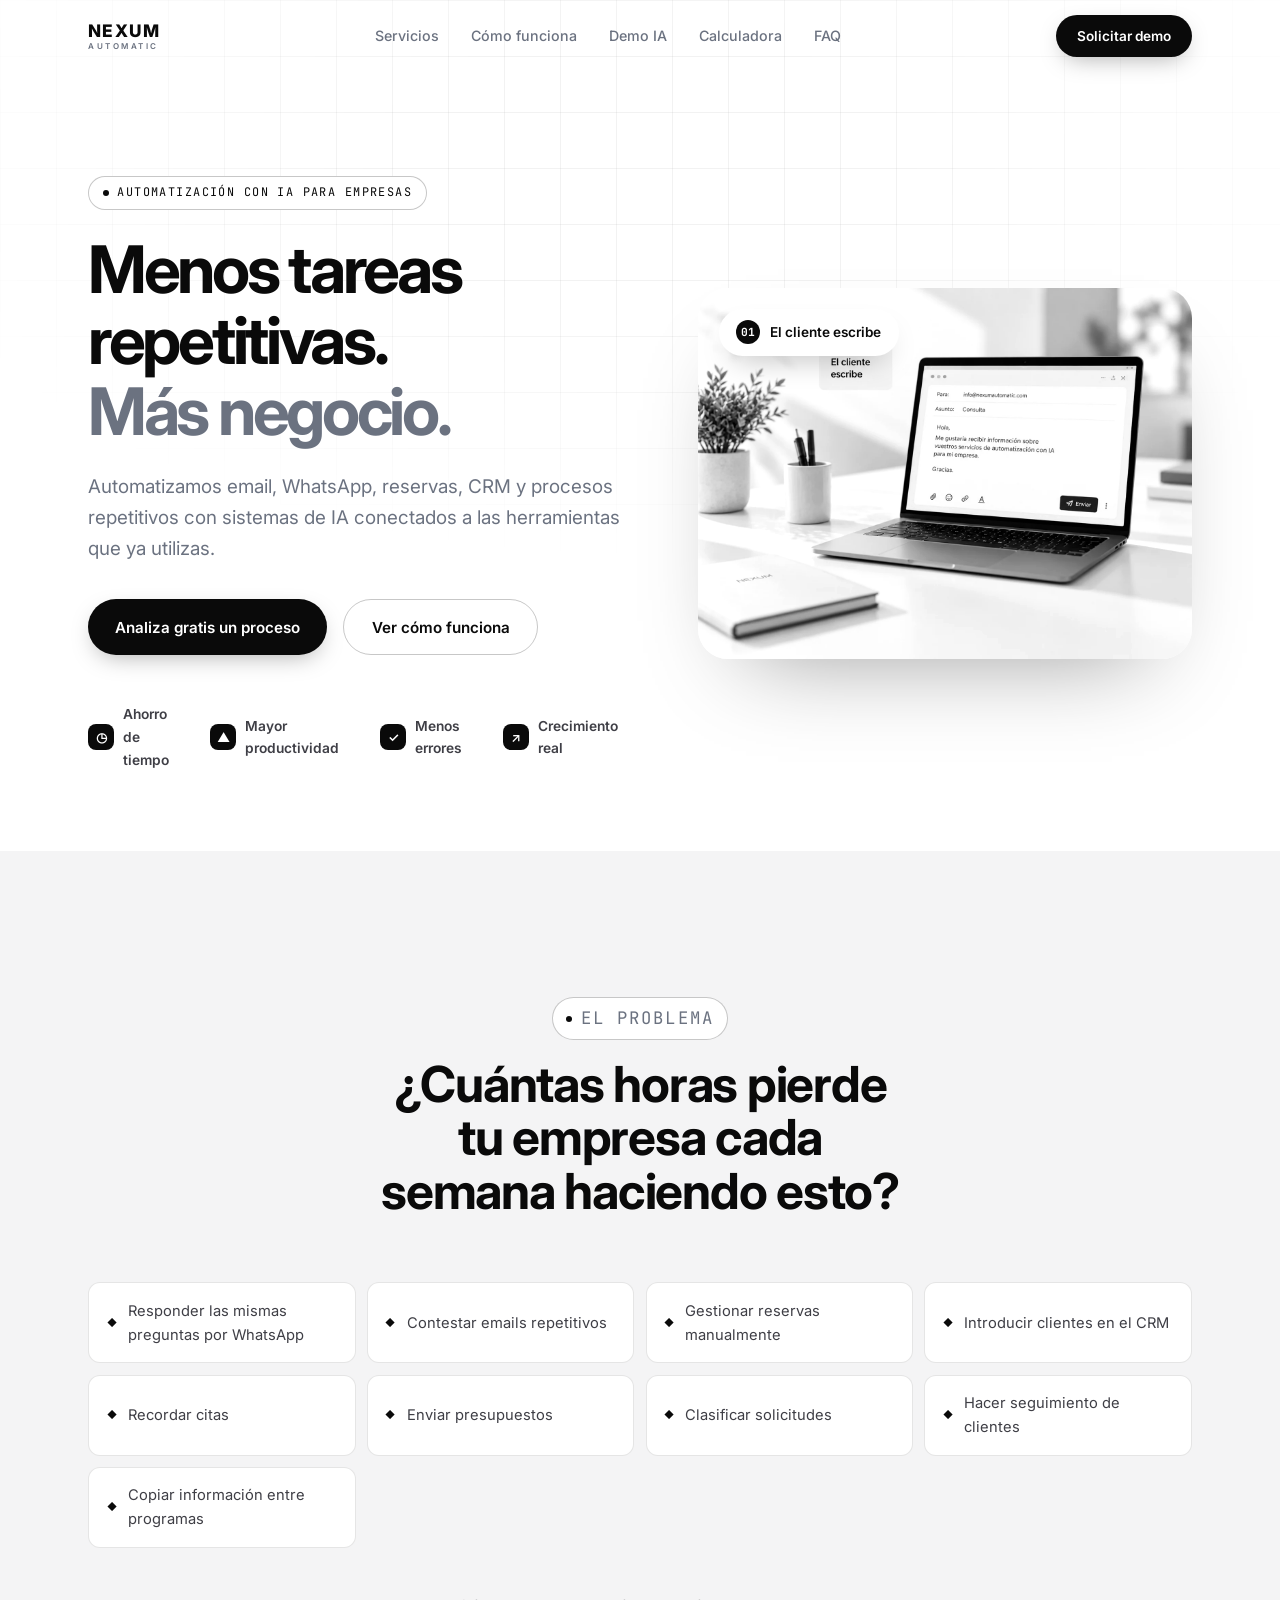
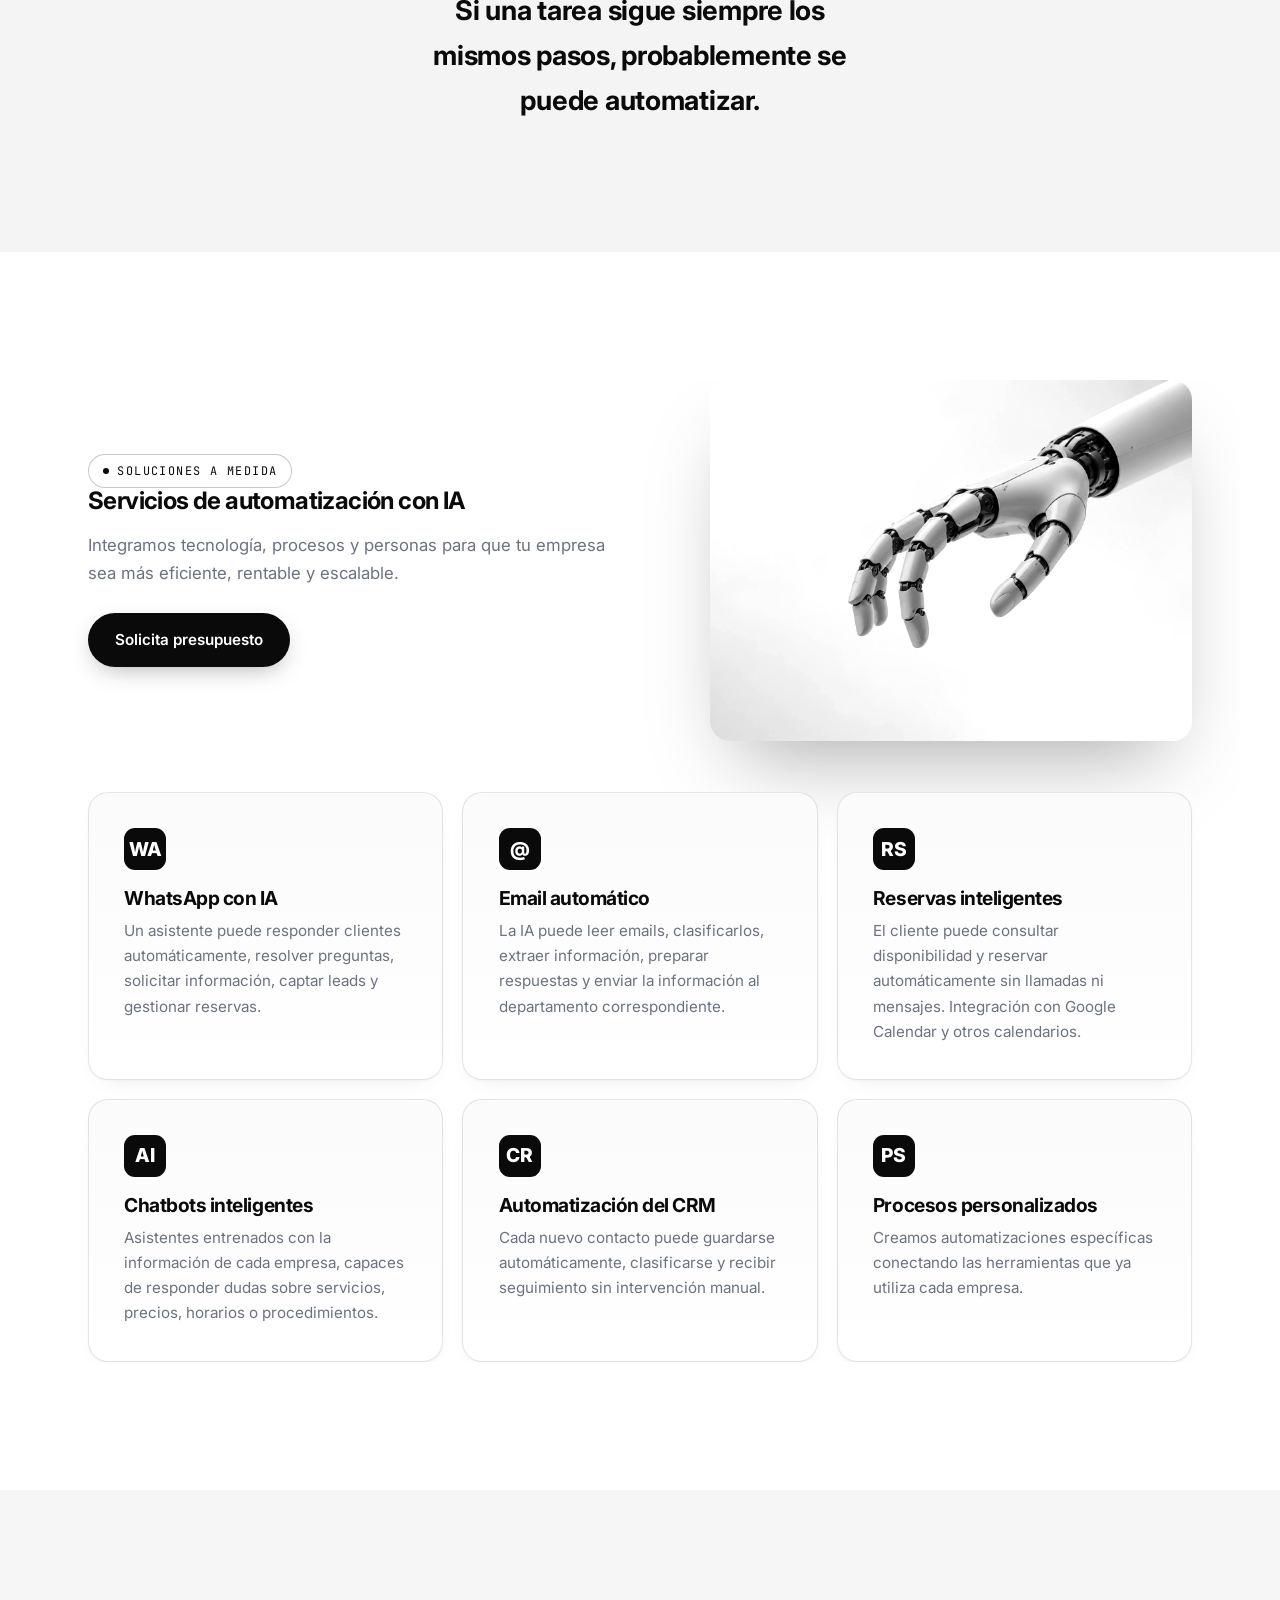
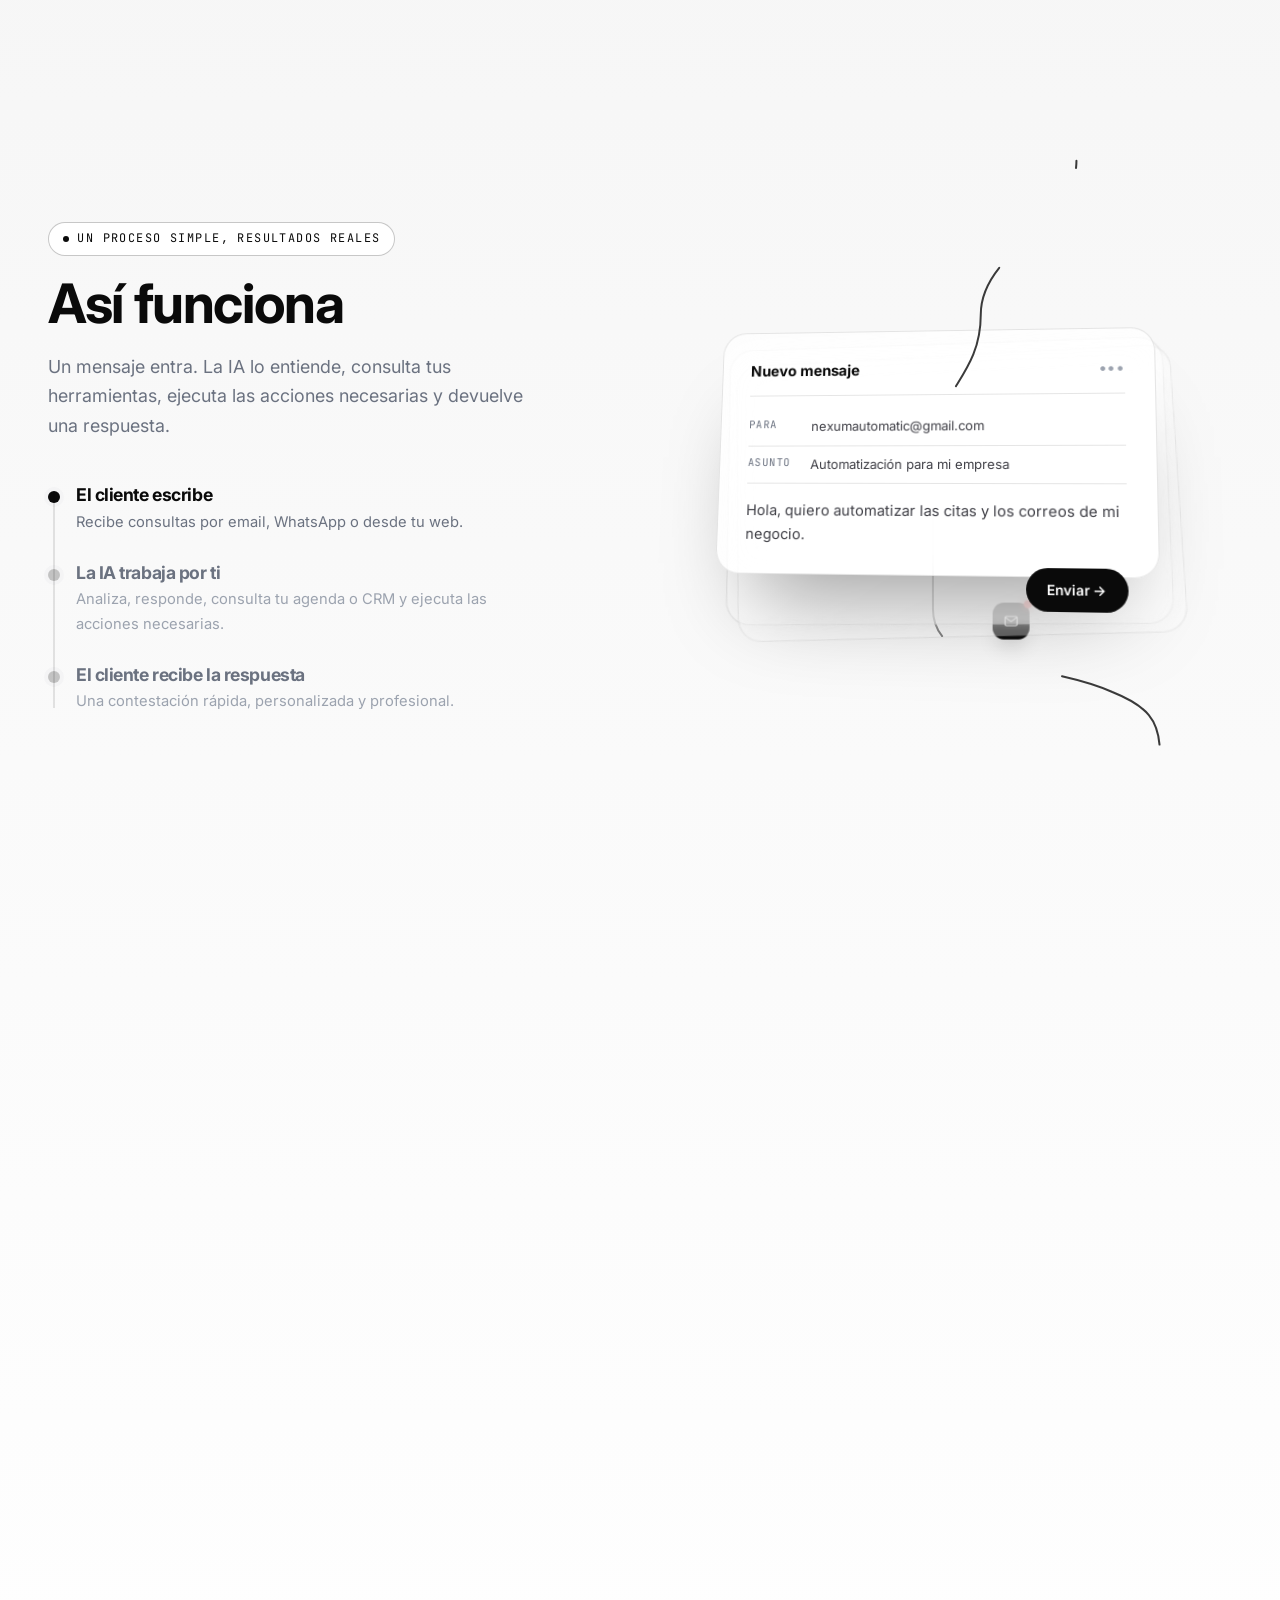
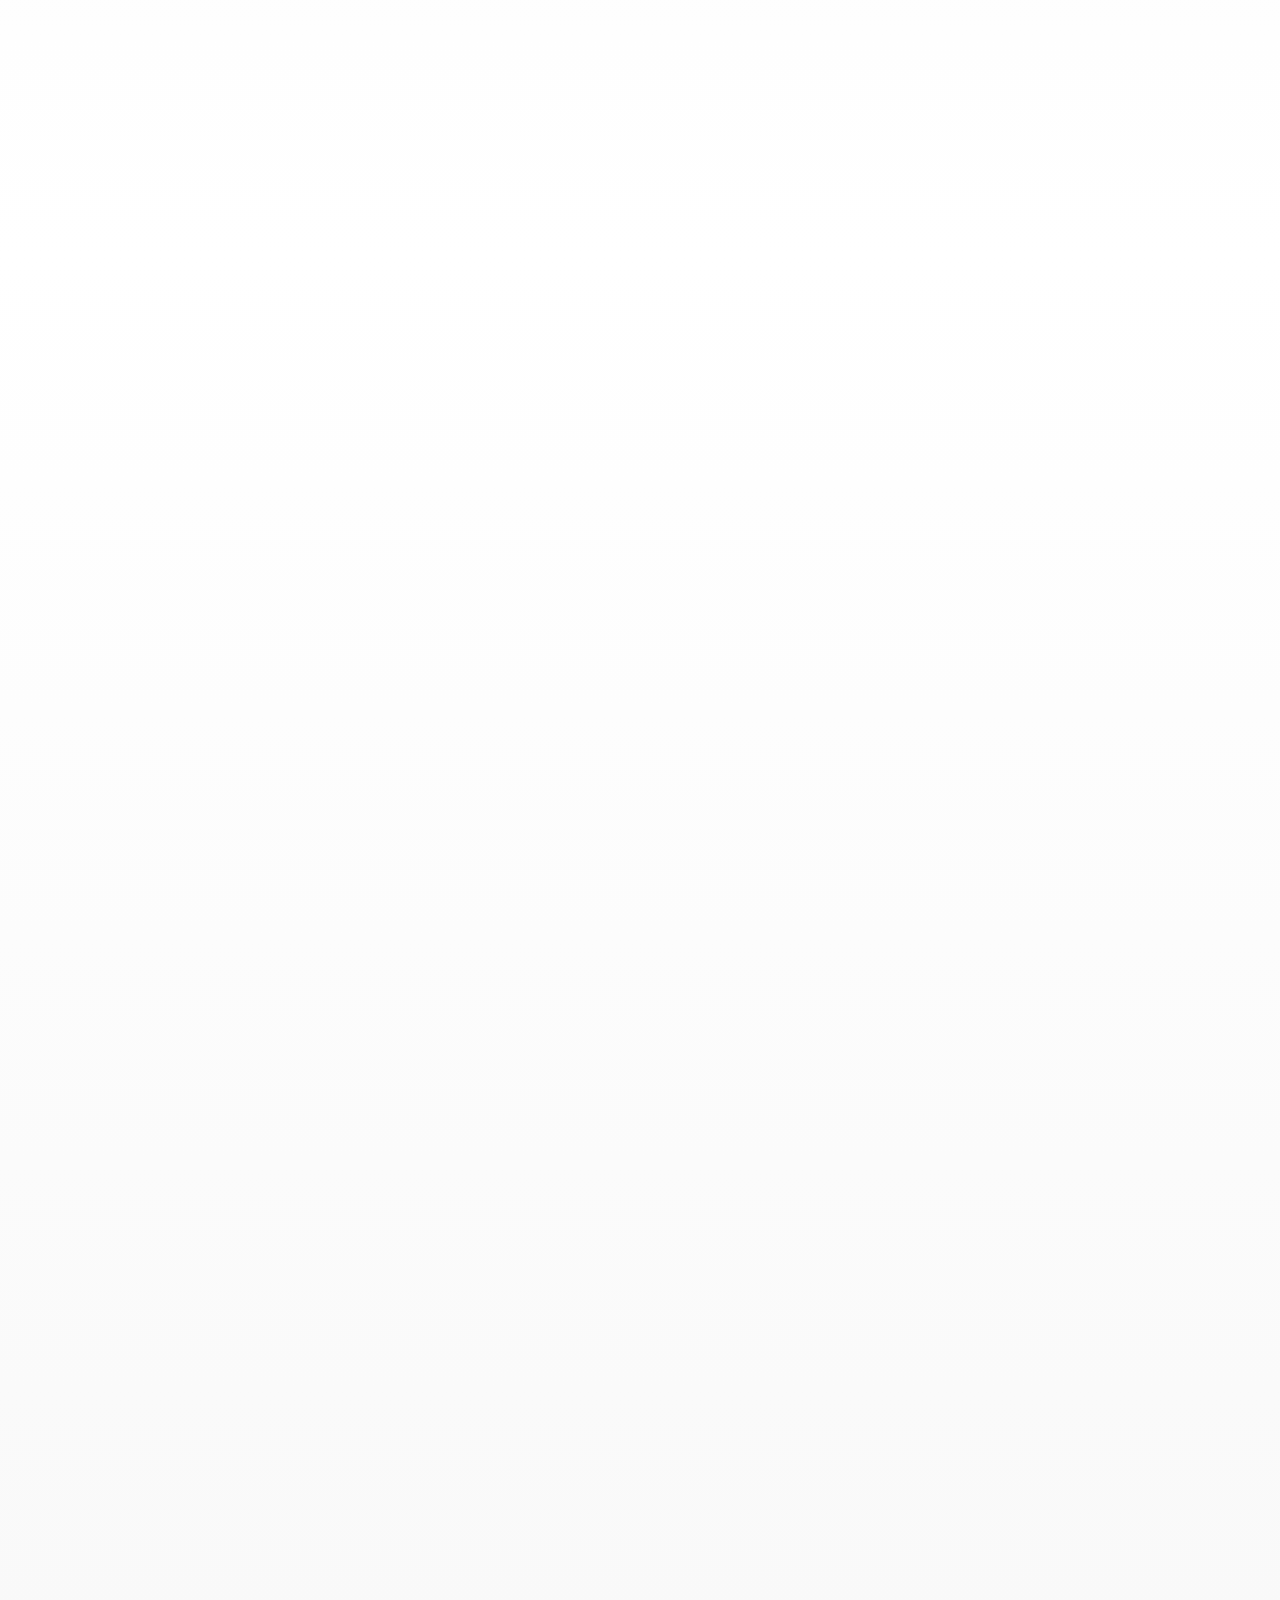
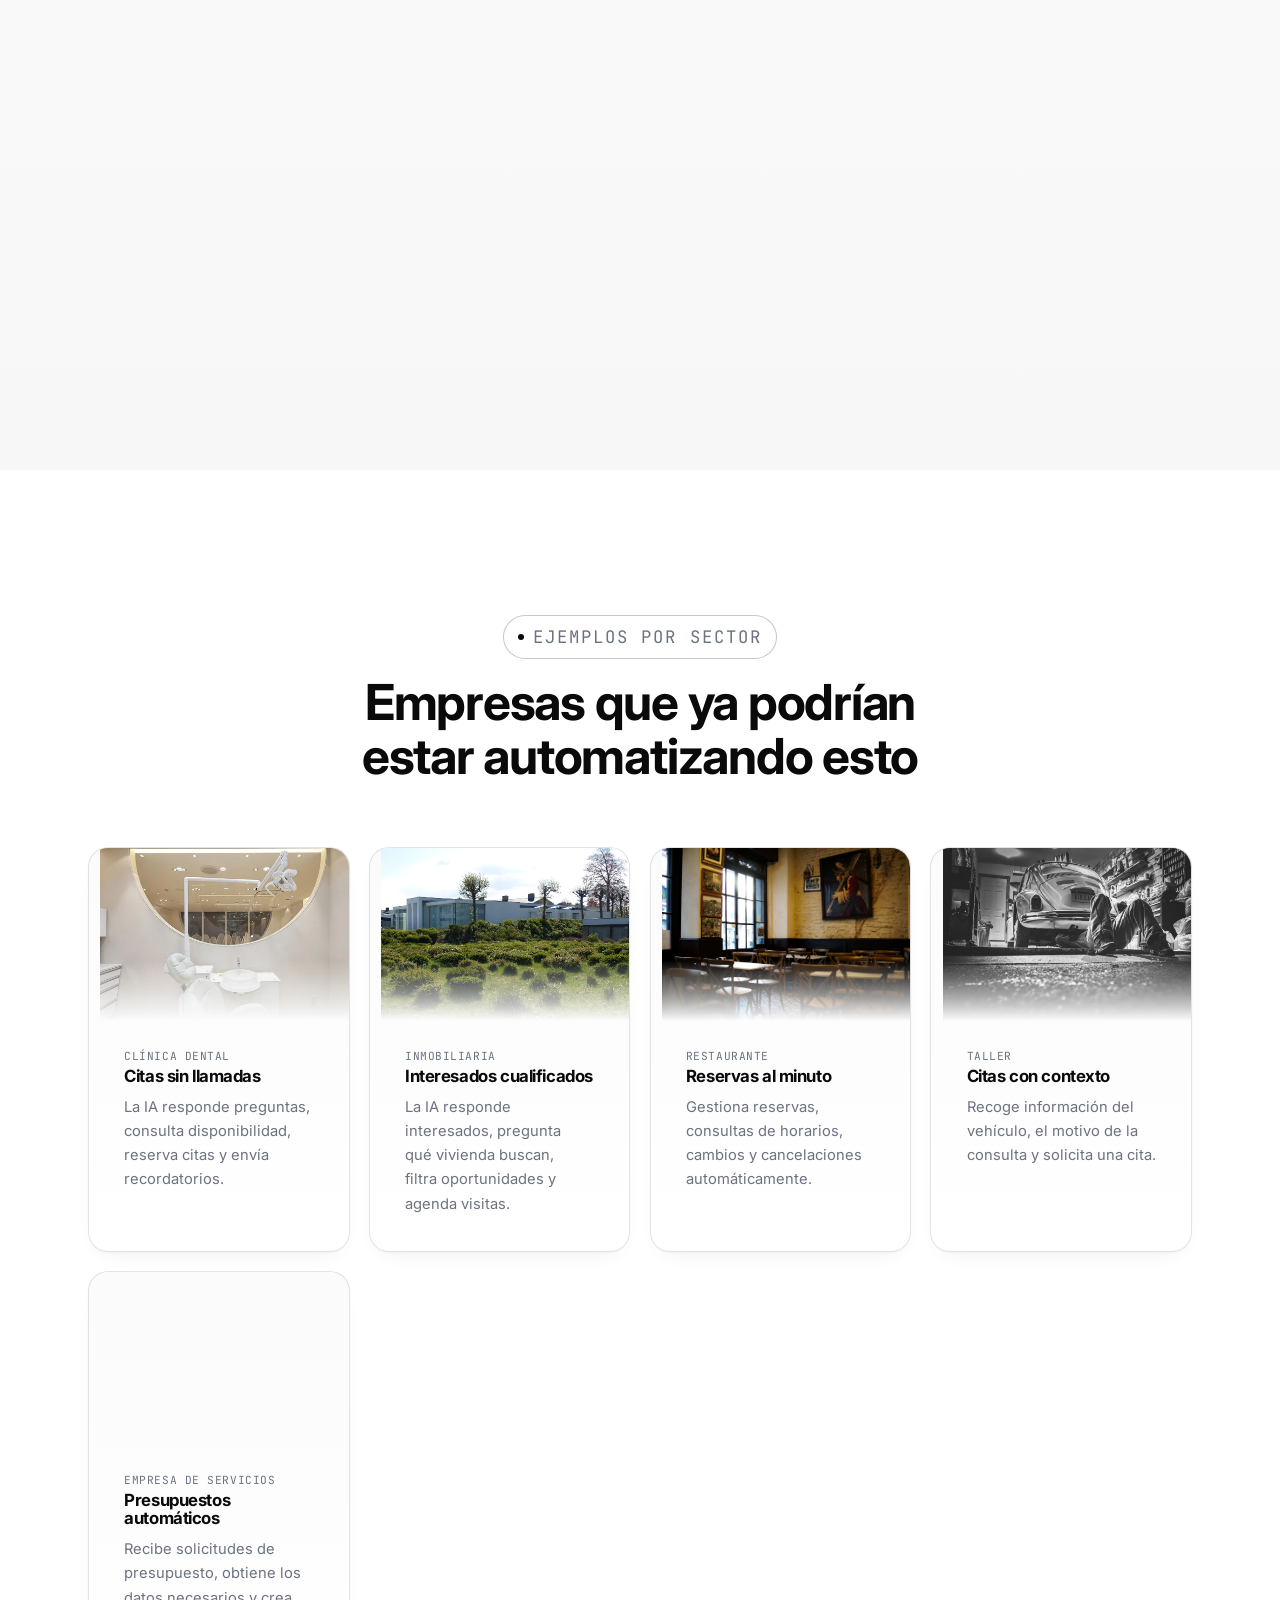
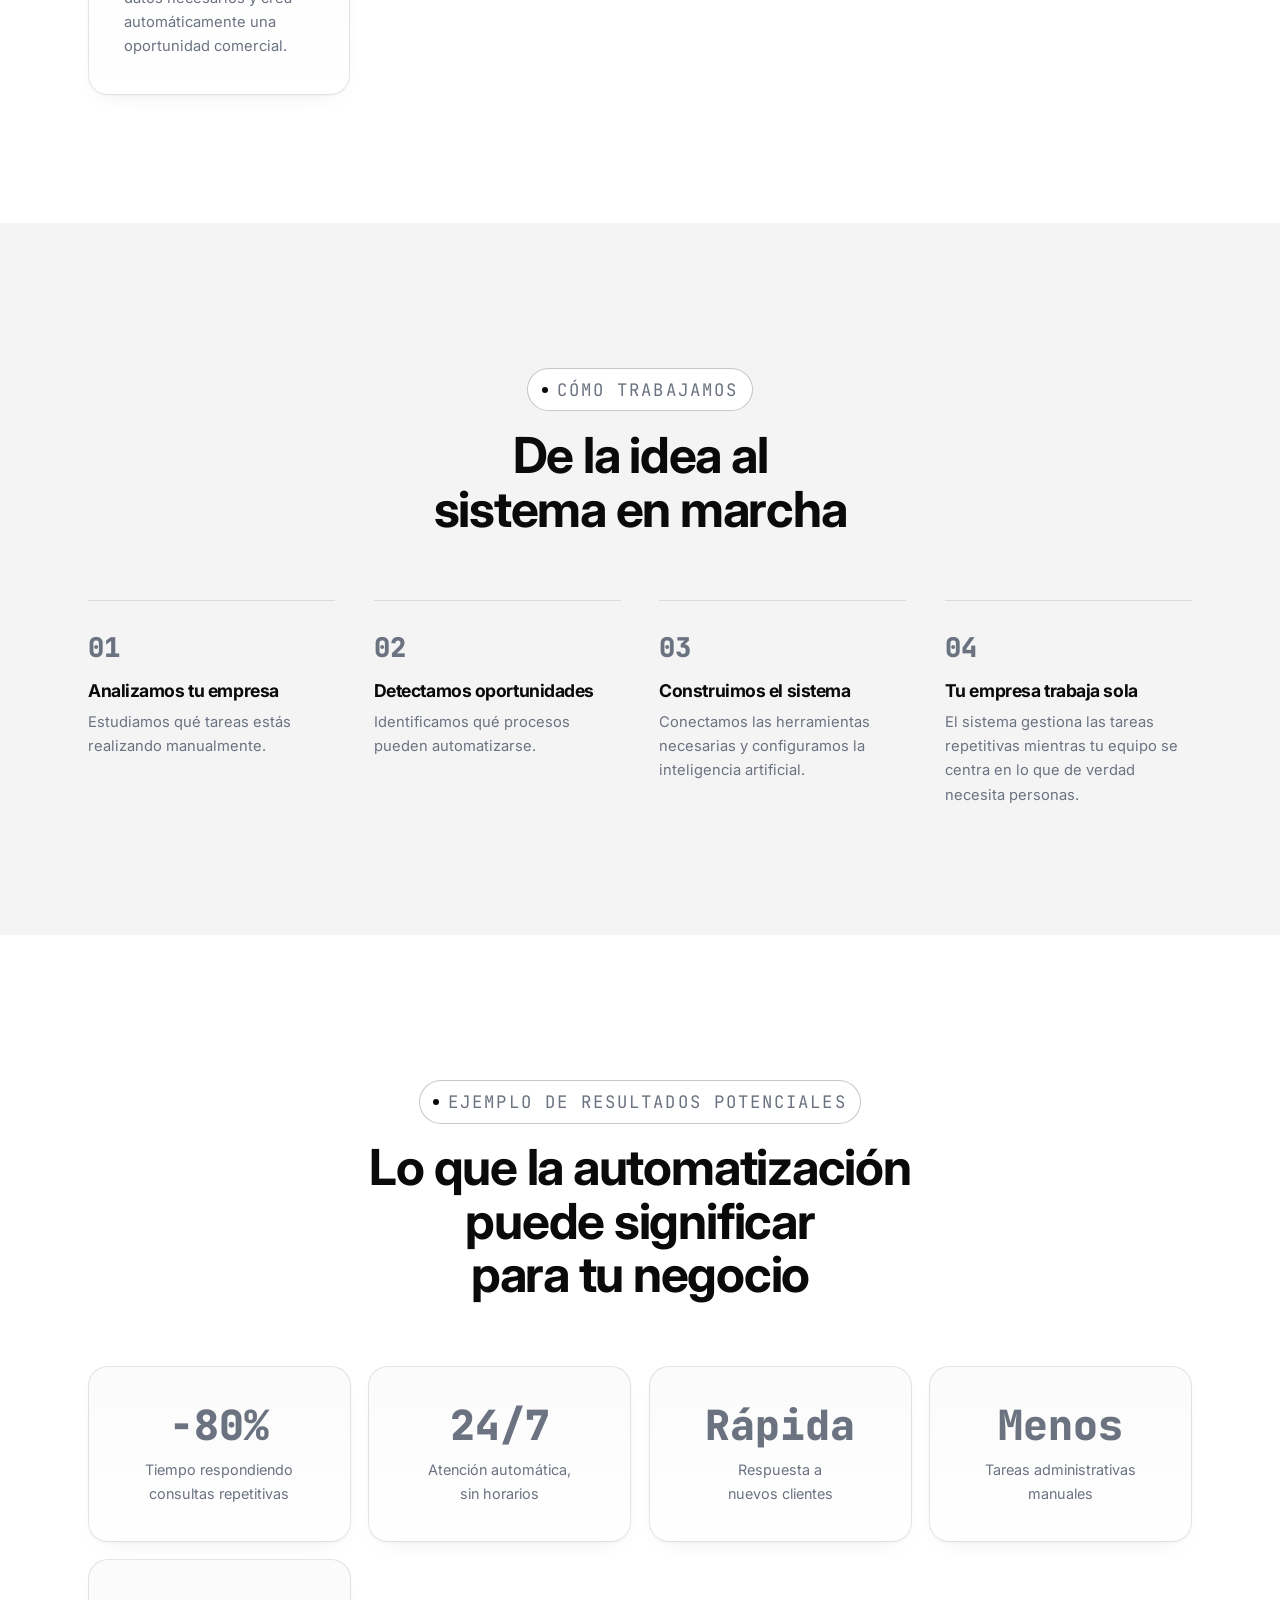
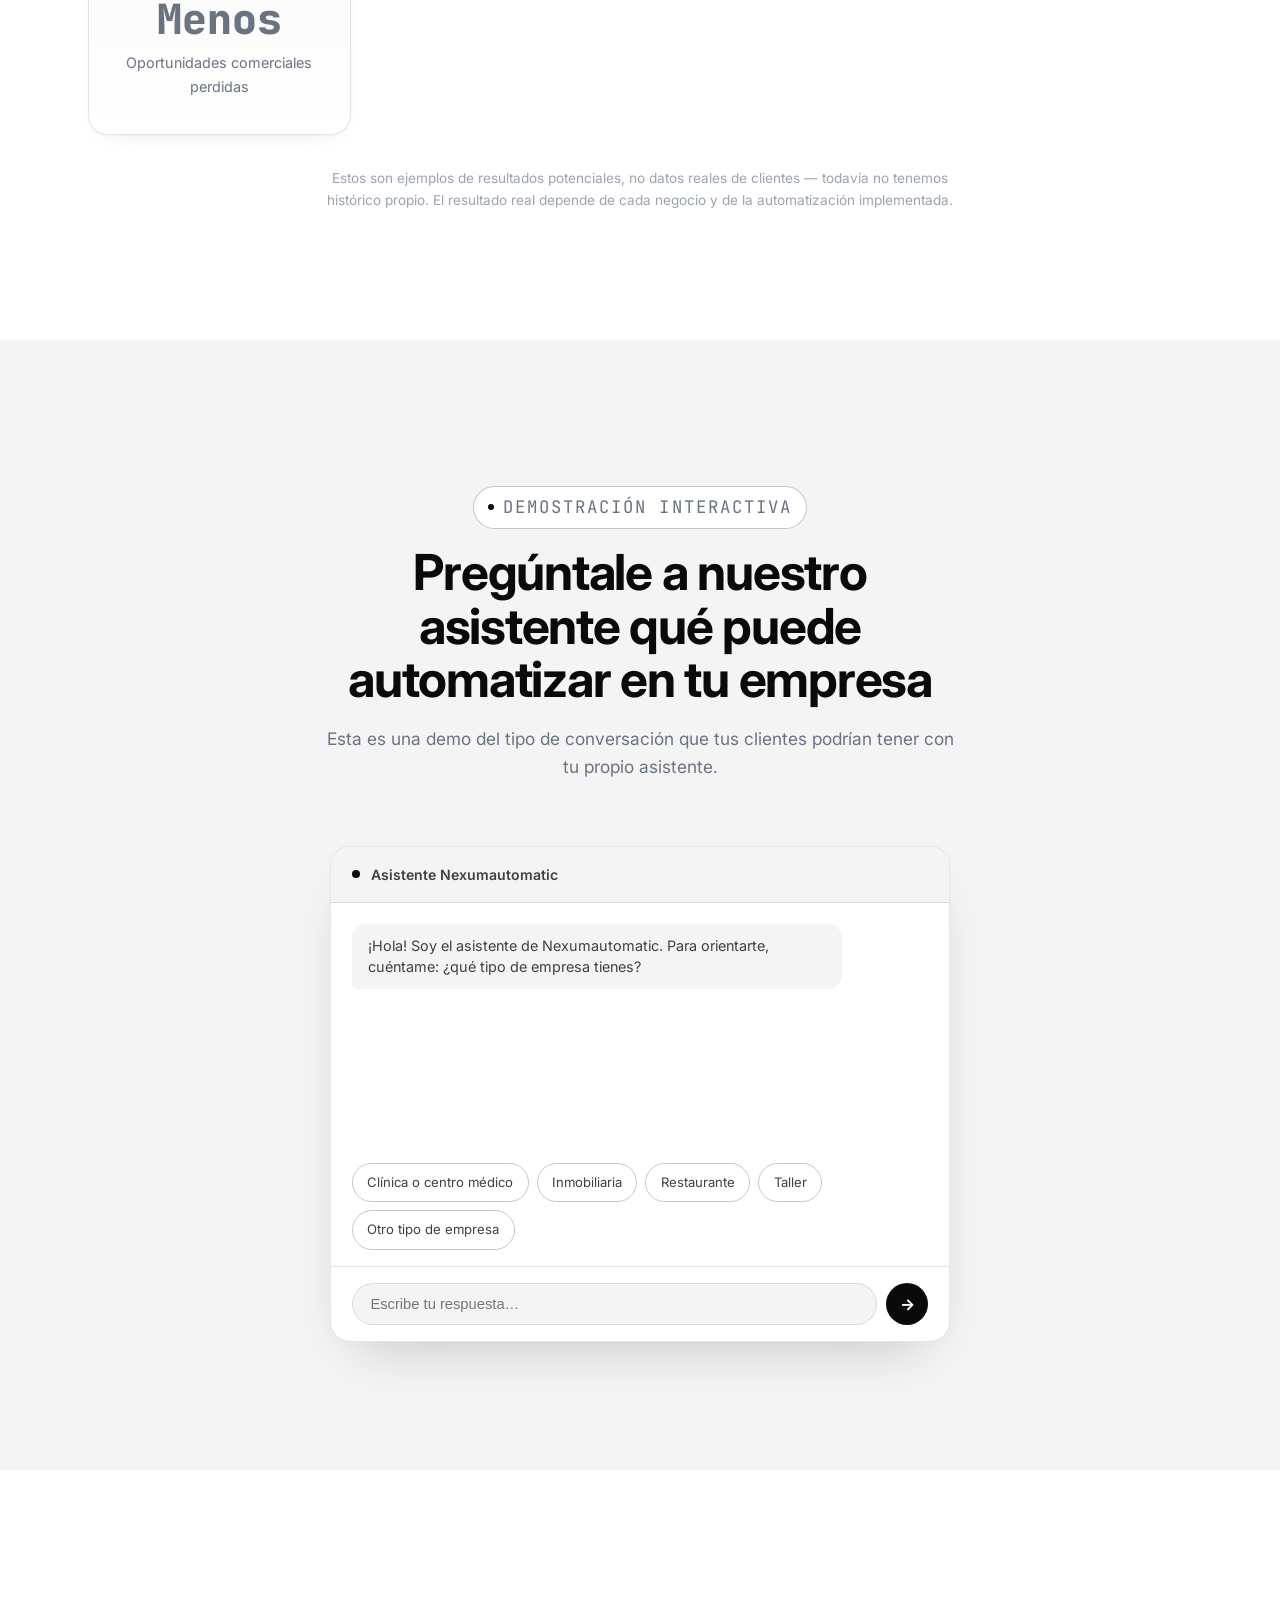
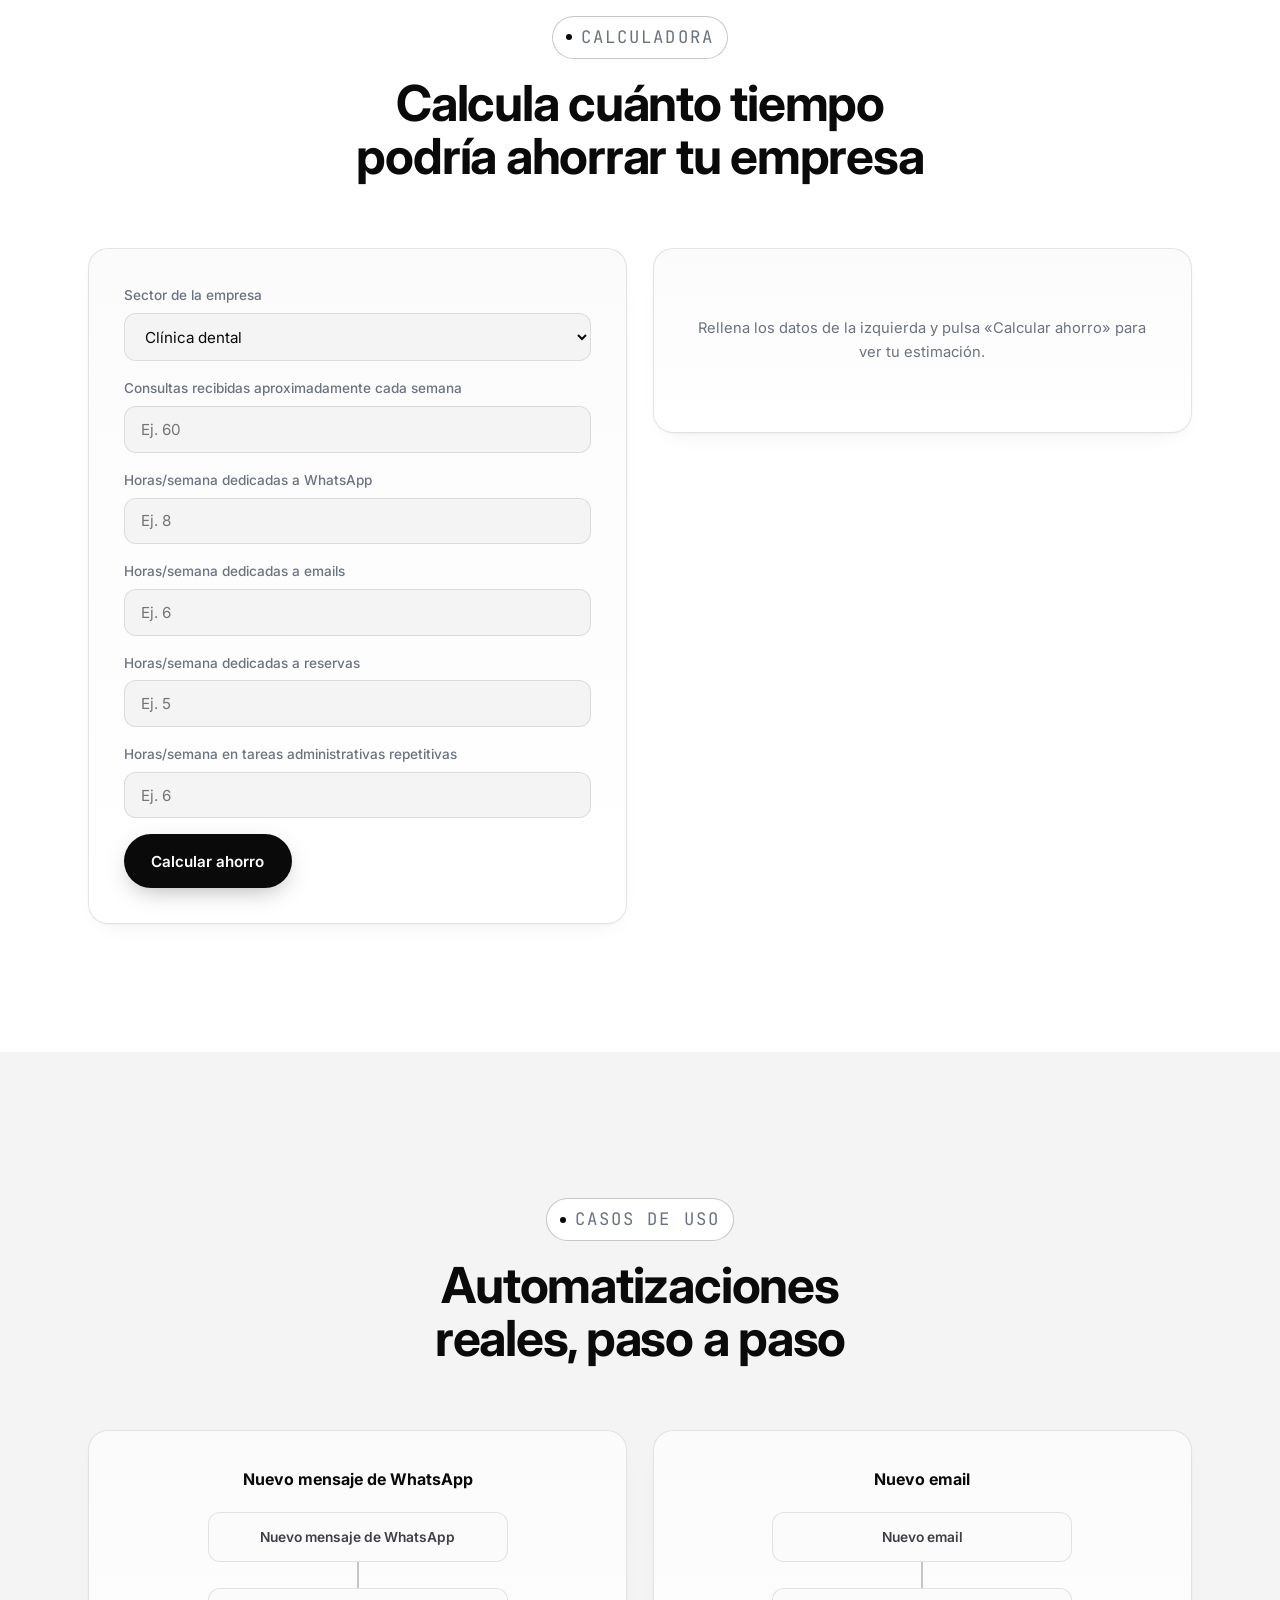
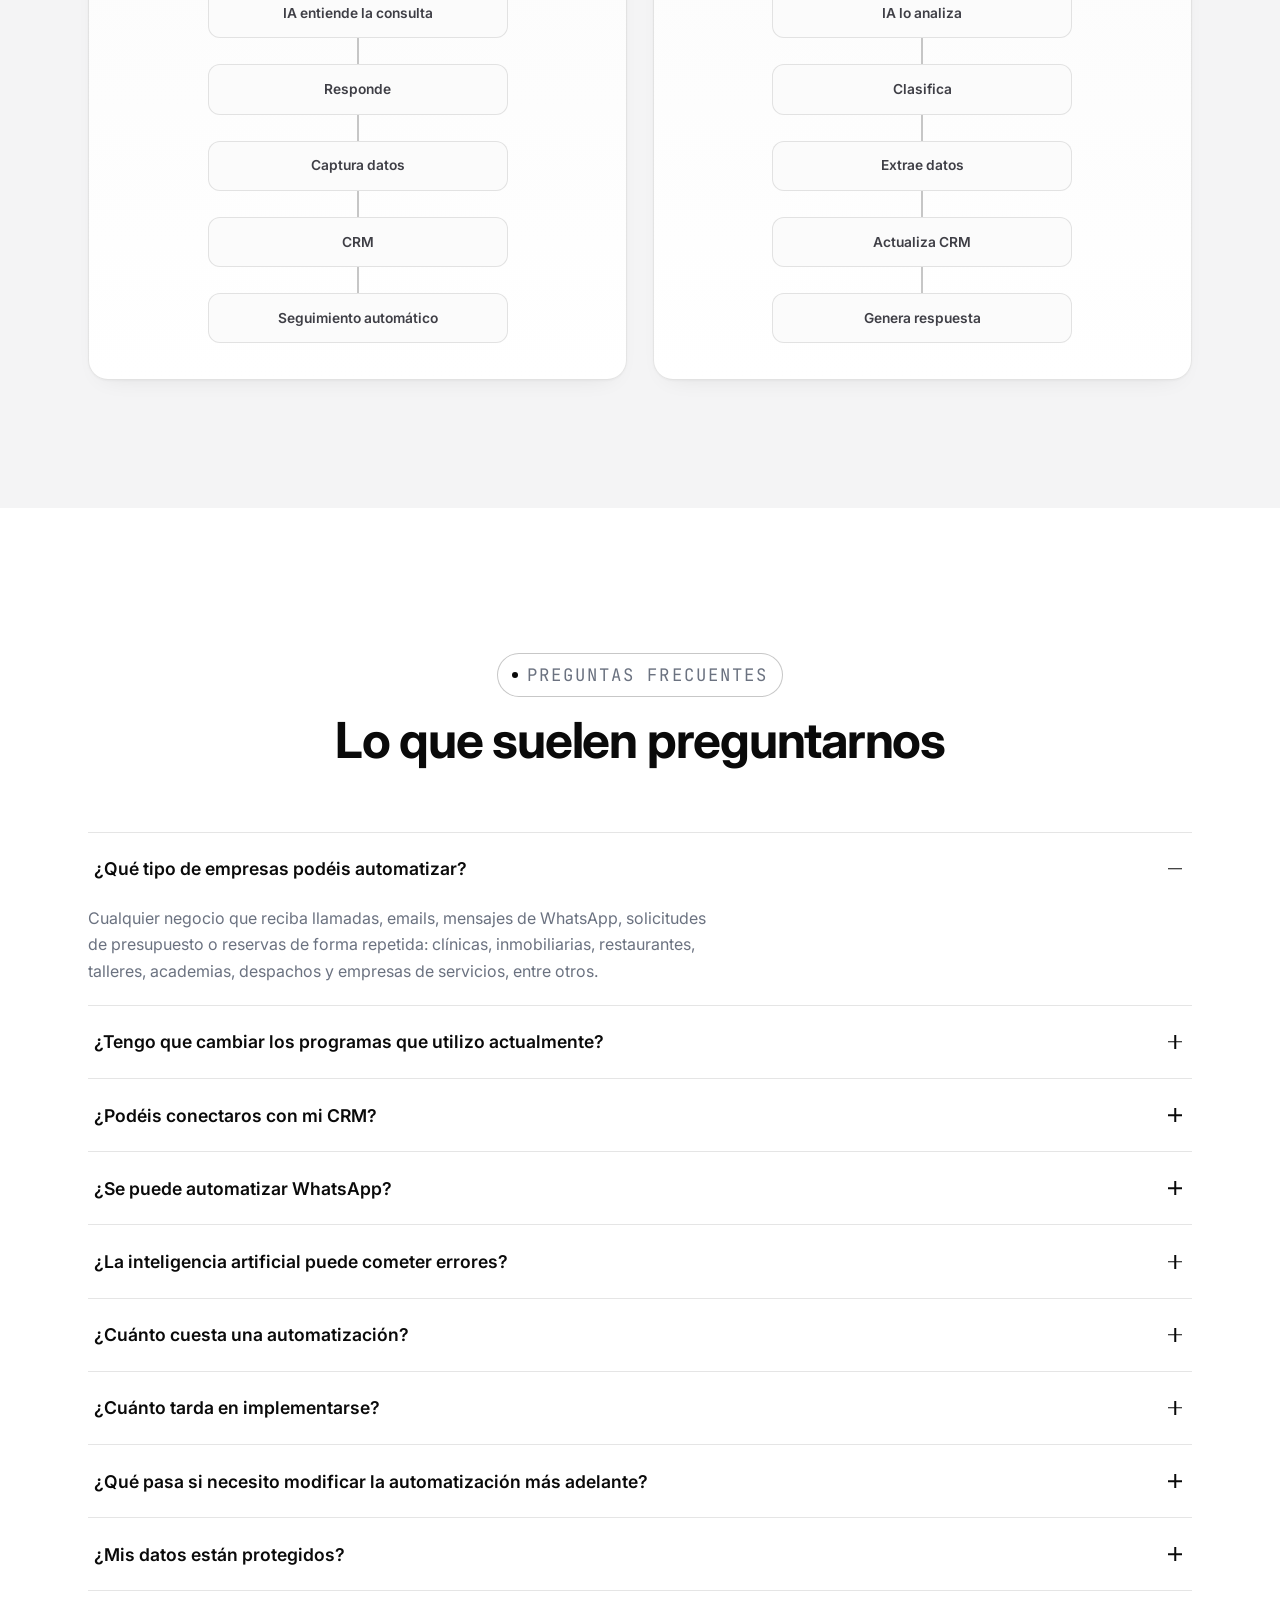
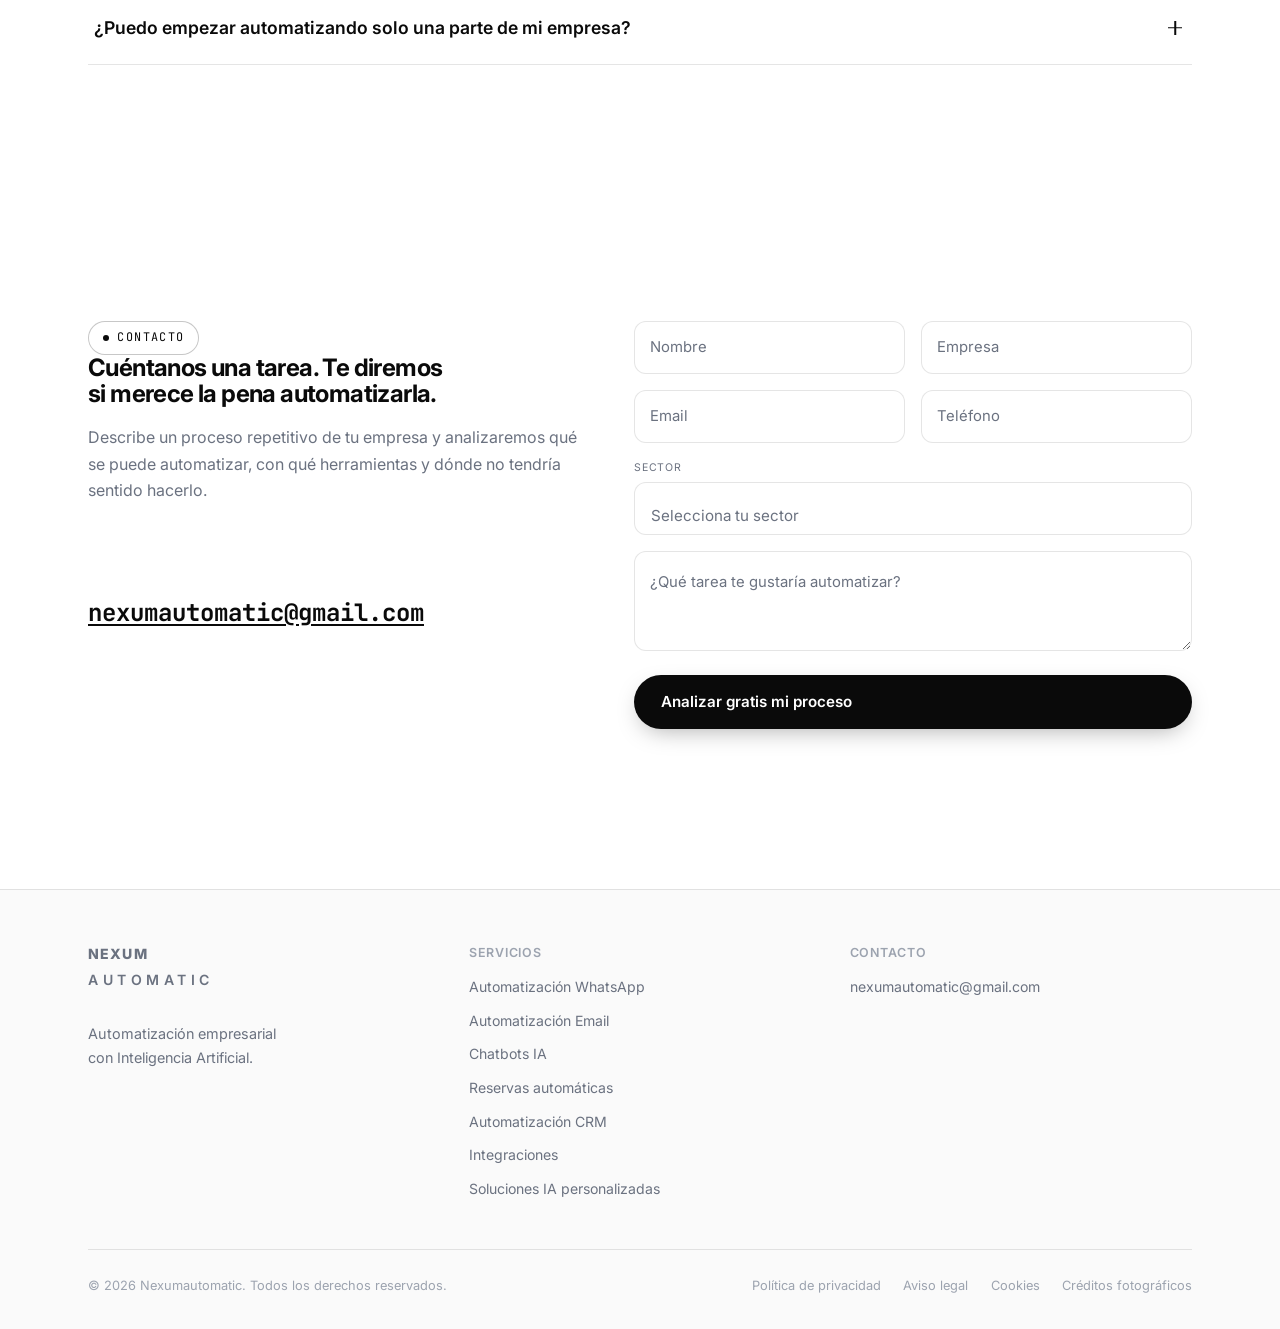
==== commit b6f6e7a6: "Ajusta visibilidad real tras comparar con las 4 imágenes de referencia Verificado con capturas reale" ====
--- a/index.html
+++ b/index.html
@@ -12,7 +12,7 @@
 <link rel="preconnect" href="https://fonts.gstatic.com" crossorigin>
 <link rel="stylesheet" href="https://fonts.googleapis.com/css2?family=JetBrains+Mono:wght@400;500;600;700;800&family=Inter:wght@300;400;500;600;700;800&display=swap">
 
-<link rel="stylesheet" href="styles.css?v=20260905d">
+<link rel="stylesheet" href="styles.css?v=20260905e">
 <noscript><style>
   [data-reveal]{opacity:1!important;transform:none!important;}
   .faq-a{grid-template-rows:1fr!important;opacity:1!important;}
@@ -699,6 +699,6 @@
 <script defer src="lib/gsap.min.js"></script>
 <script defer src="lib/ScrollTrigger.min.js"></script>
 <script defer src="lib/manifest.js"></script>
-<script defer src="main.js?v=20260905d"></script>
+<script defer src="main.js?v=20260905e"></script>
 </body>
 </html>
--- a/styles.css
+++ b/styles.css
@@ -347,7 +347,7 @@
 
 .hw-envelope2 {
   place-items: center; width: 46px; height: 46px; border-radius: 14px; background: var(--ink); color: #fff;
-  box-shadow: 0 16px 30px -14px rgba(0,0,0,.45); position: relative;
+  box-shadow: 0 16px 30px -14px rgba(0,0,0,.45); position: relative; z-index: 5;
 }
 .hw-envelope2 svg { width: 20px; height: 20px; }
 .hw-envelope2-dot {
@@ -371,10 +371,10 @@
 }
 
 .hw-plane {
-  width: 190px; padding: .55rem 1rem; border-radius: 10px; font-family: var(--mono); font-size: .66rem;
-  letter-spacing: .1em; text-transform: uppercase; color: var(--ink-soft);
-  background: rgba(255,255,255,.5); border: 1px solid rgba(255,255,255,.8);
-  backdrop-filter: blur(6px); box-shadow: 0 18px 30px -20px rgba(0,0,0,.25);
+  width: 190px; padding: .6rem 1rem; border-radius: 10px; font-family: var(--mono); font-size: .66rem;
+  letter-spacing: .1em; text-transform: uppercase; color: var(--ink-soft); font-weight: 700;
+  background: rgba(255,255,255,.82); border: 1px solid rgba(255,255,255,.95);
+  backdrop-filter: blur(10px); box-shadow: 0 2px 3px rgba(0,0,0,.05), 0 26px 40px -16px rgba(0,0,0,.35);
 }
 
 .hw-analyzing {
@@ -384,9 +384,9 @@
 .hw-analyzing i { width: 6px; height: 6px; border-radius: 50%; background: var(--ink); flex-shrink: 0; }
 
 .hw-tool {
-  position: relative; width: 196px; padding: 1rem 1.1rem; background: rgba(255,255,255,.55);
-  border: 1px solid rgba(255,255,255,.8); border-radius: 14px; backdrop-filter: blur(6px);
-  box-shadow: 0 26px 44px -24px rgba(0,0,0,.3); align-items: flex-start; gap: .7rem;
+  position: relative; width: 196px; padding: 1rem 1.1rem; background: rgba(255,255,255,.85);
+  border: 1px solid rgba(255,255,255,.95); border-radius: 14px; backdrop-filter: blur(10px);
+  box-shadow: 0 2px 3px rgba(0,0,0,.05), 0 30px 50px -18px rgba(0,0,0,.4); align-items: flex-start; gap: .7rem;
 }
 .hw-tool-icon { display: inline-grid; place-items: center; width: 30px; height: 30px; border-radius: 9px; background: var(--bg-2); font-size: .95rem; flex-shrink: 0; }
 .hw-tool-text strong { display: block; font-size: .84rem; margin-bottom: .1rem; }
@@ -394,6 +394,7 @@
 .hw-tool-done {
   position: absolute; bottom: -10px; right: 14px; font-size: .62rem; font-weight: 700; color: #16a34a;
   background: #fff; border: 1px solid var(--line); border-radius: 999px; padding: .2rem .55rem;
+  box-shadow: 0 4px 10px -4px rgba(0,0,0,.25);
 }
 
 .hw-actions-done { font-family: var(--mono); font-size: .7rem; letter-spacing: .06em; color: var(--mute); white-space: nowrap; }
@@ -418,7 +419,7 @@
     position: absolute; will-change: transform, opacity;
   }
   .hw-cable { position: absolute; inset: 0; width: 100%; height: 100%; overflow: visible; }
-  .hw-cable-path { fill: none; stroke: var(--line-2); stroke-width: .45; vector-effect: non-scaling-stroke; }
+  .hw-cable-path { fill: none; stroke: var(--ink); stroke-opacity: .8; stroke-width: 2; stroke-linecap: round; vector-effect: non-scaling-stroke; }
 
   .hw-glass { inset: 0; margin: auto; height: fit-content; opacity: 0; transform-style: preserve-3d; }
   .hw-glass[data-hw-msg] { opacity: 1; }
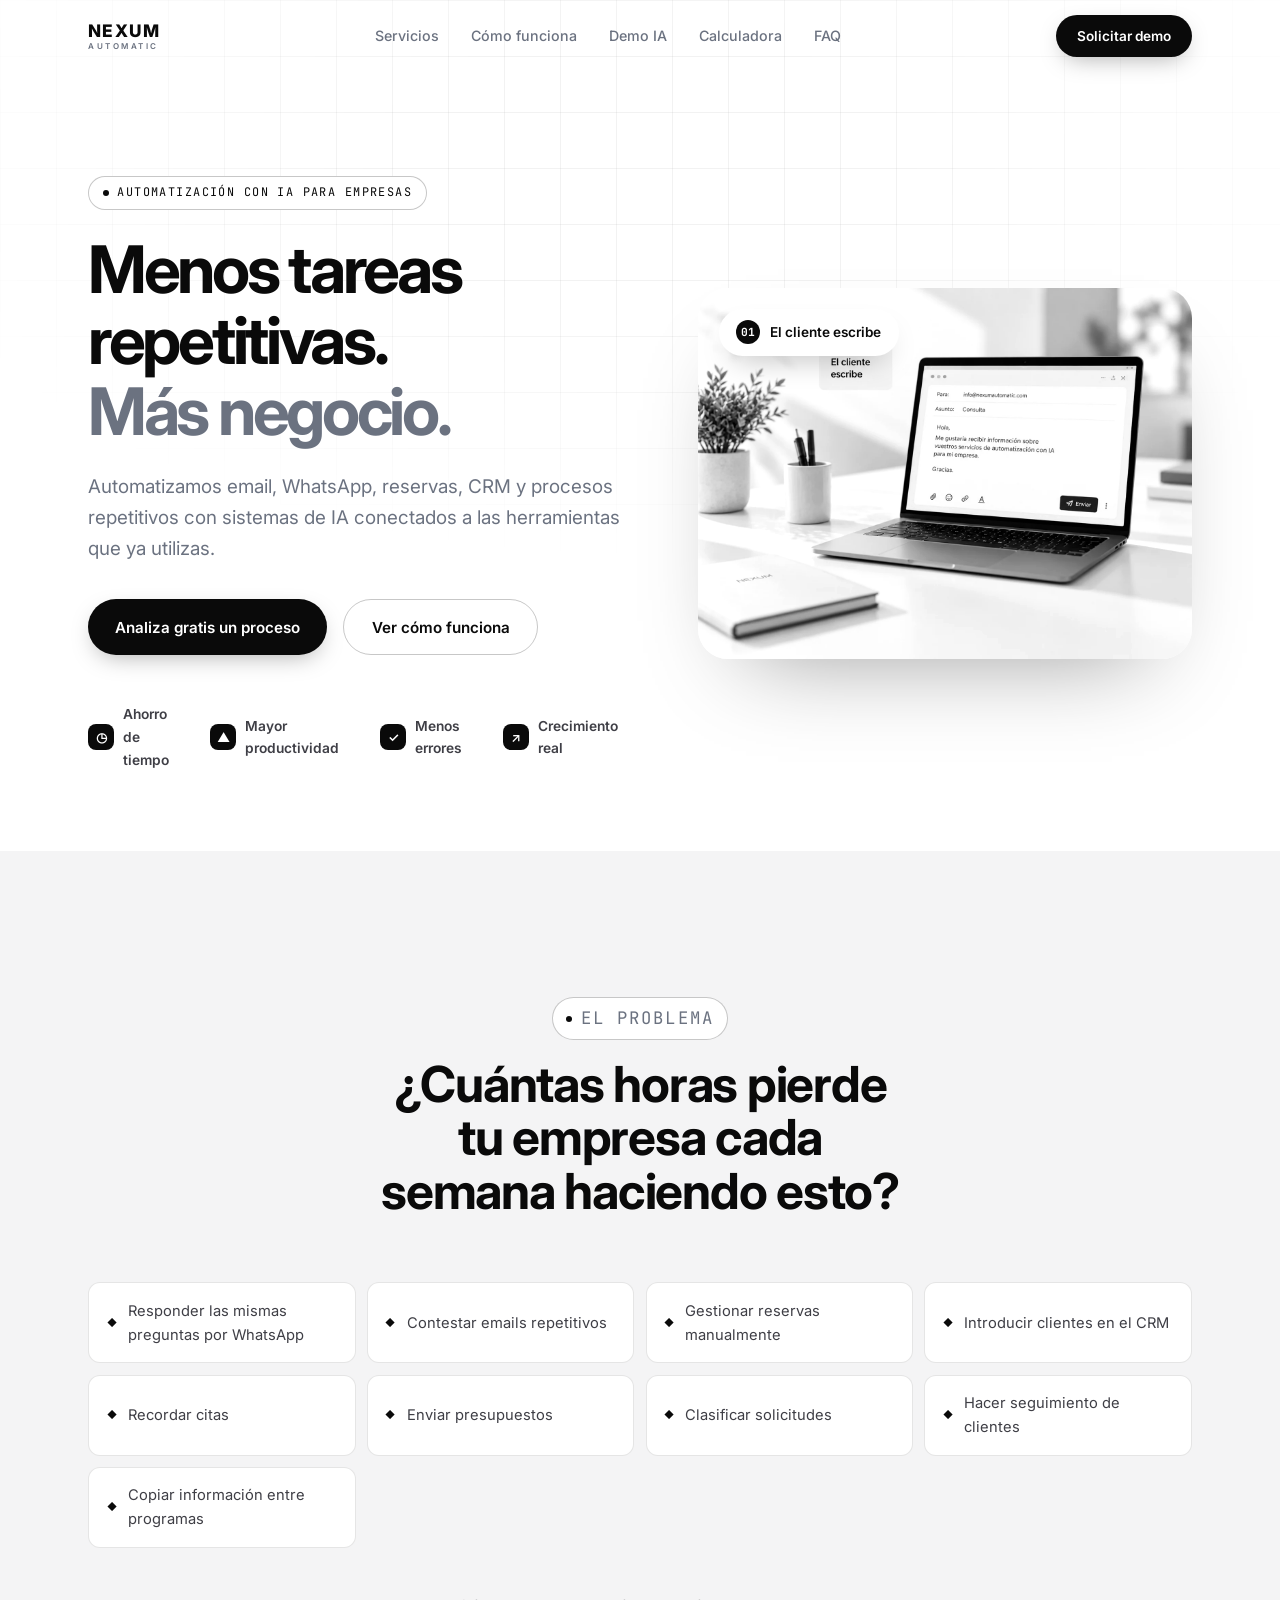
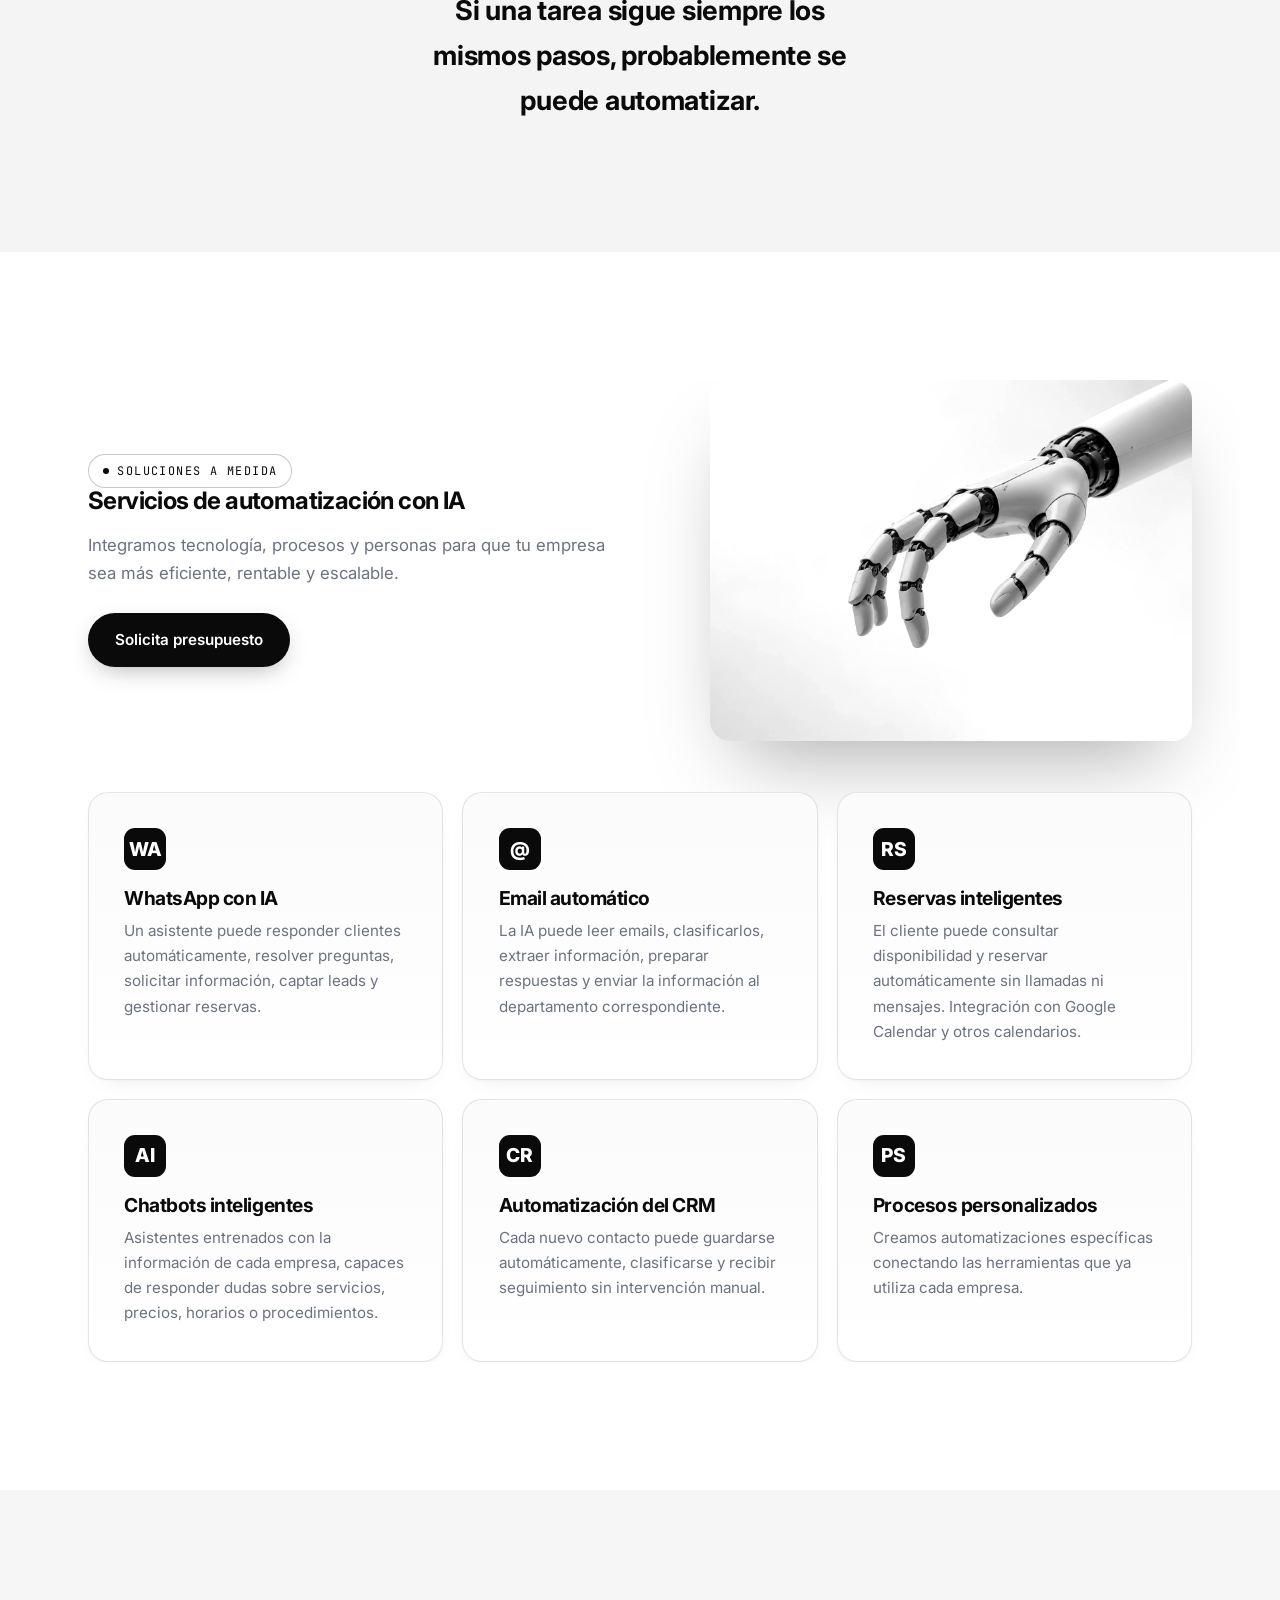
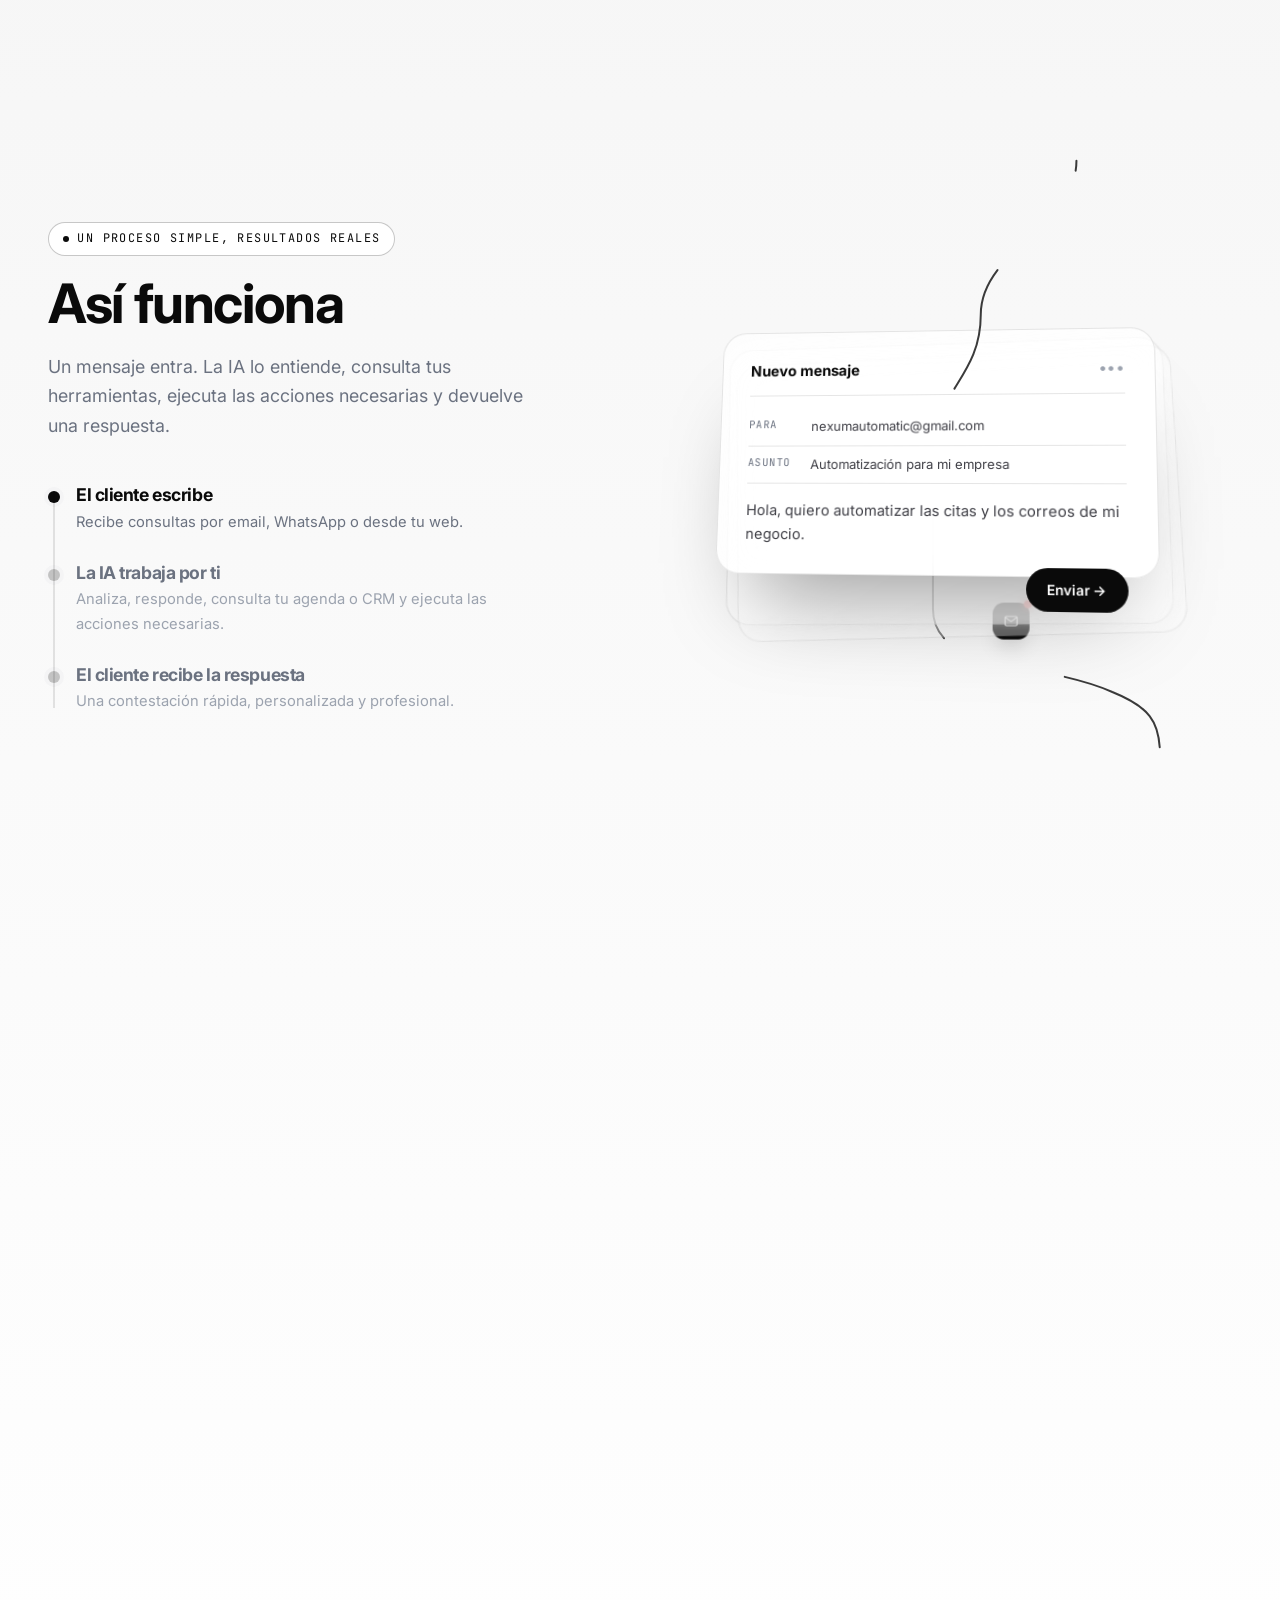
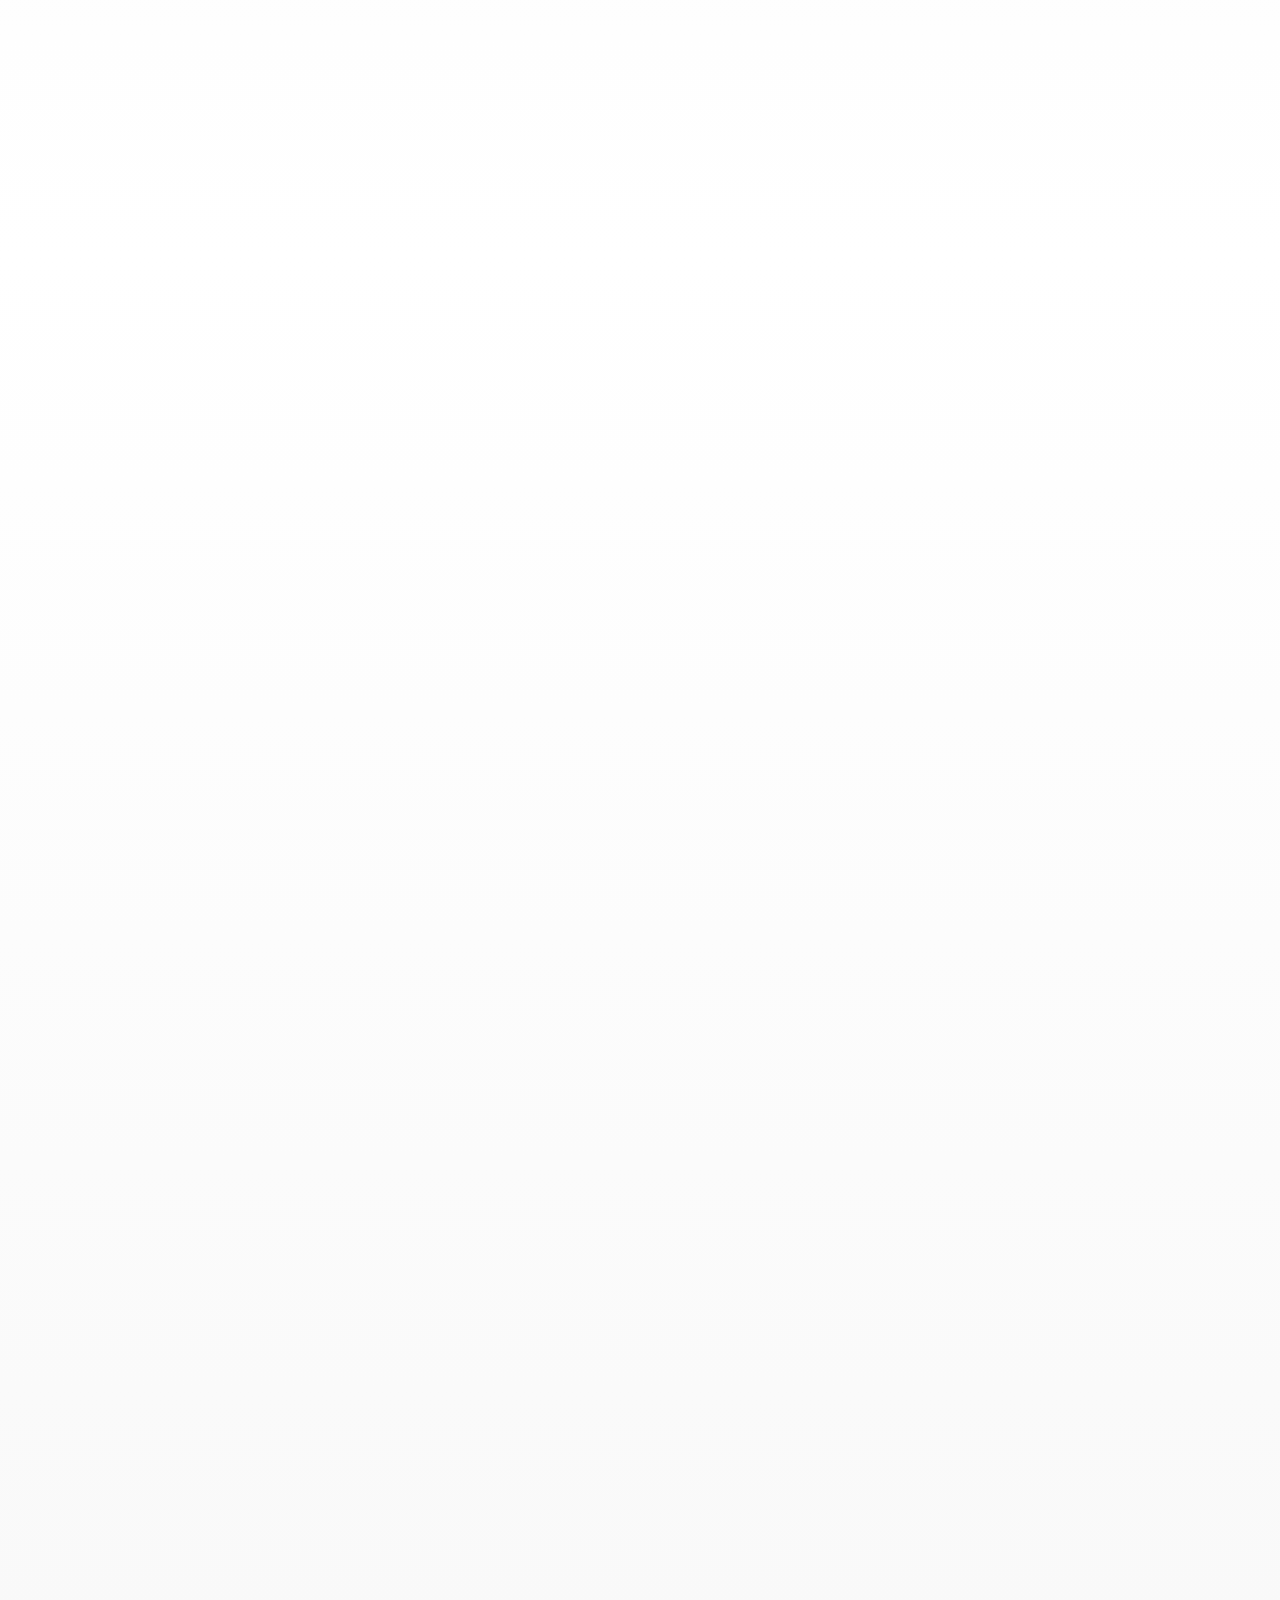
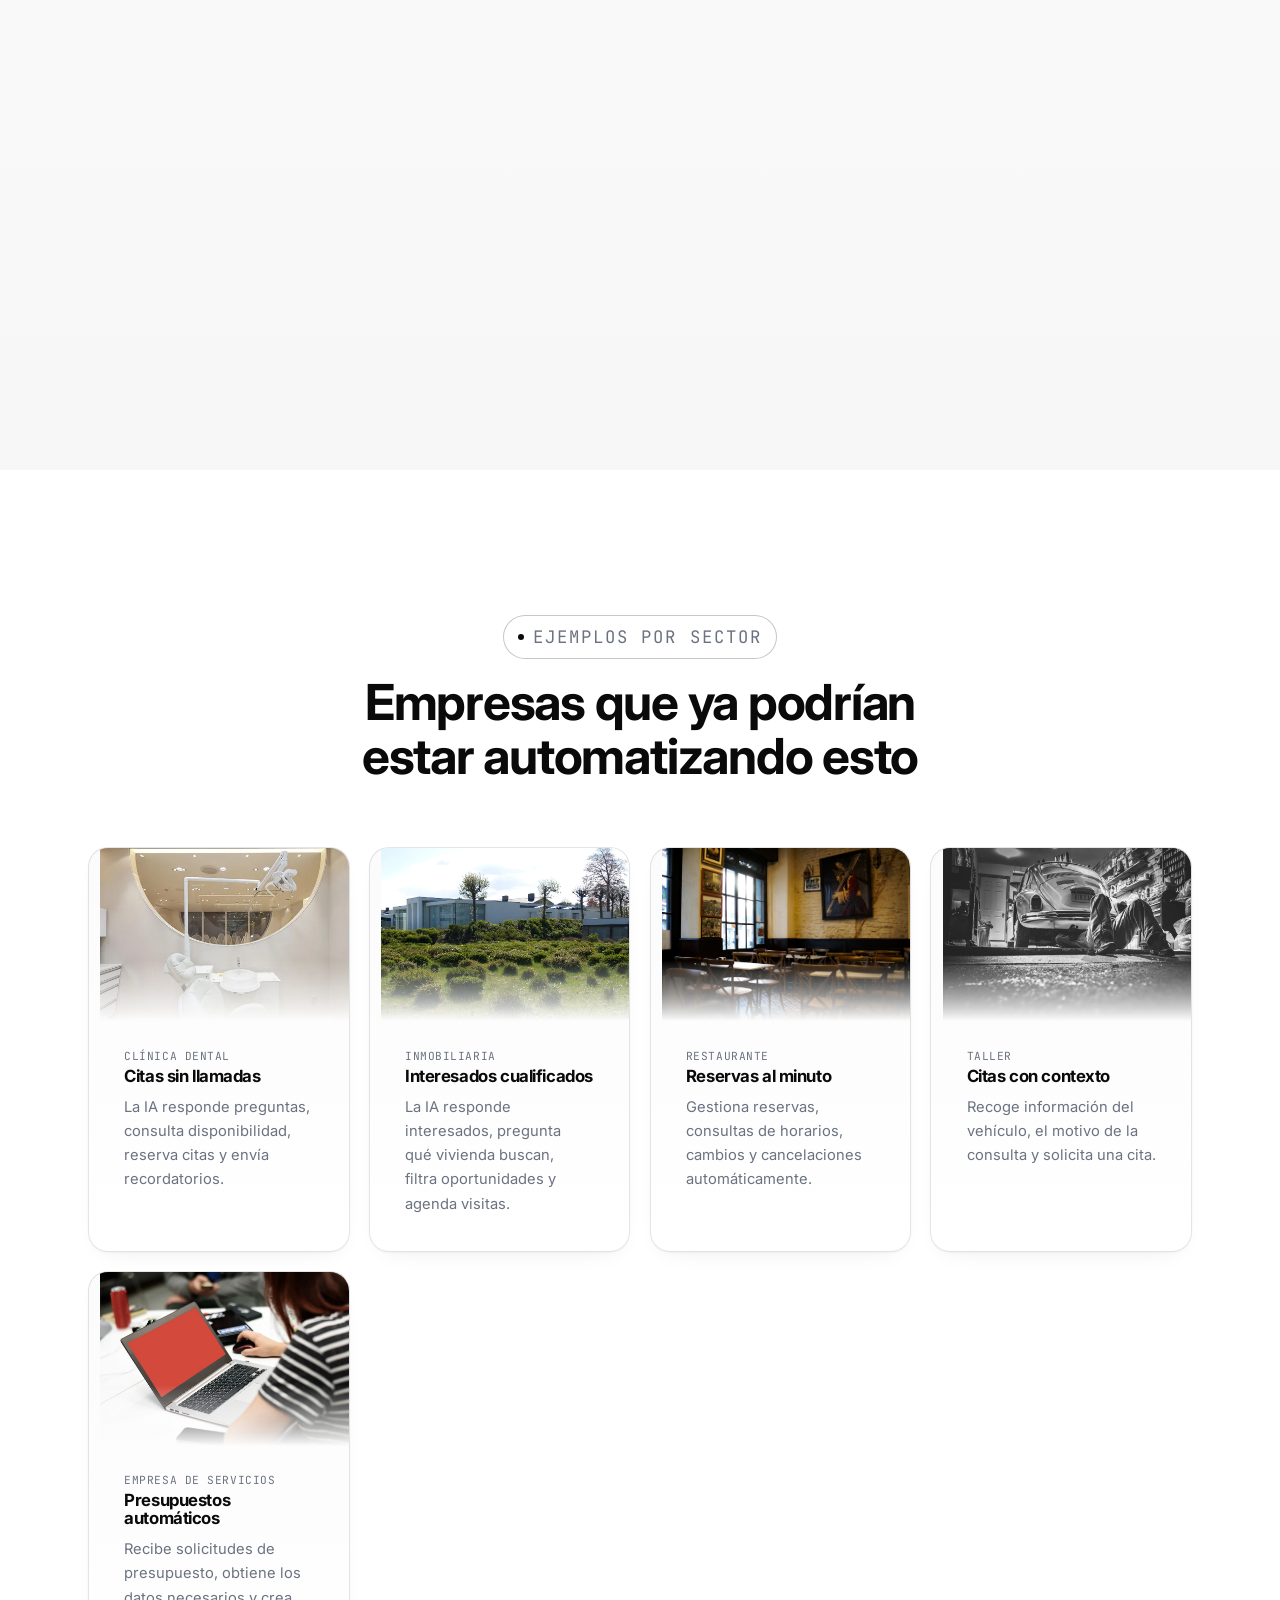
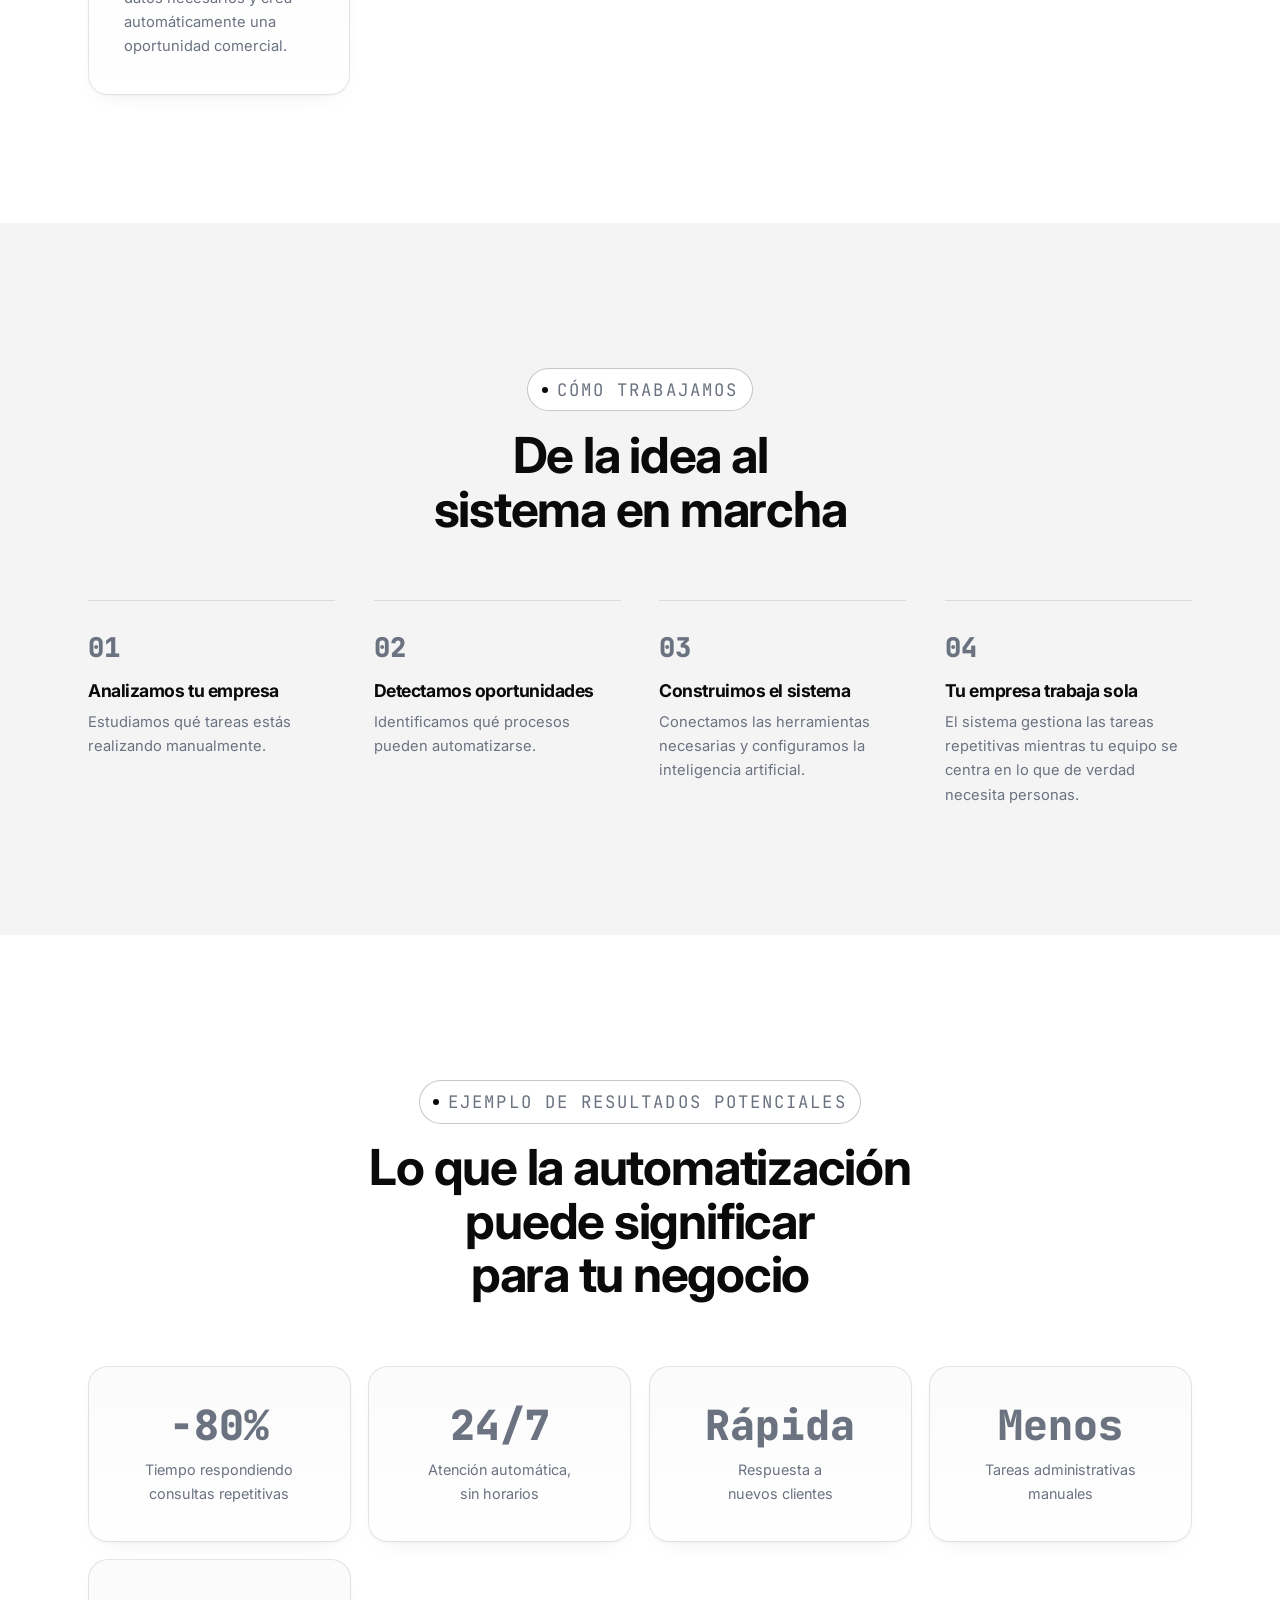
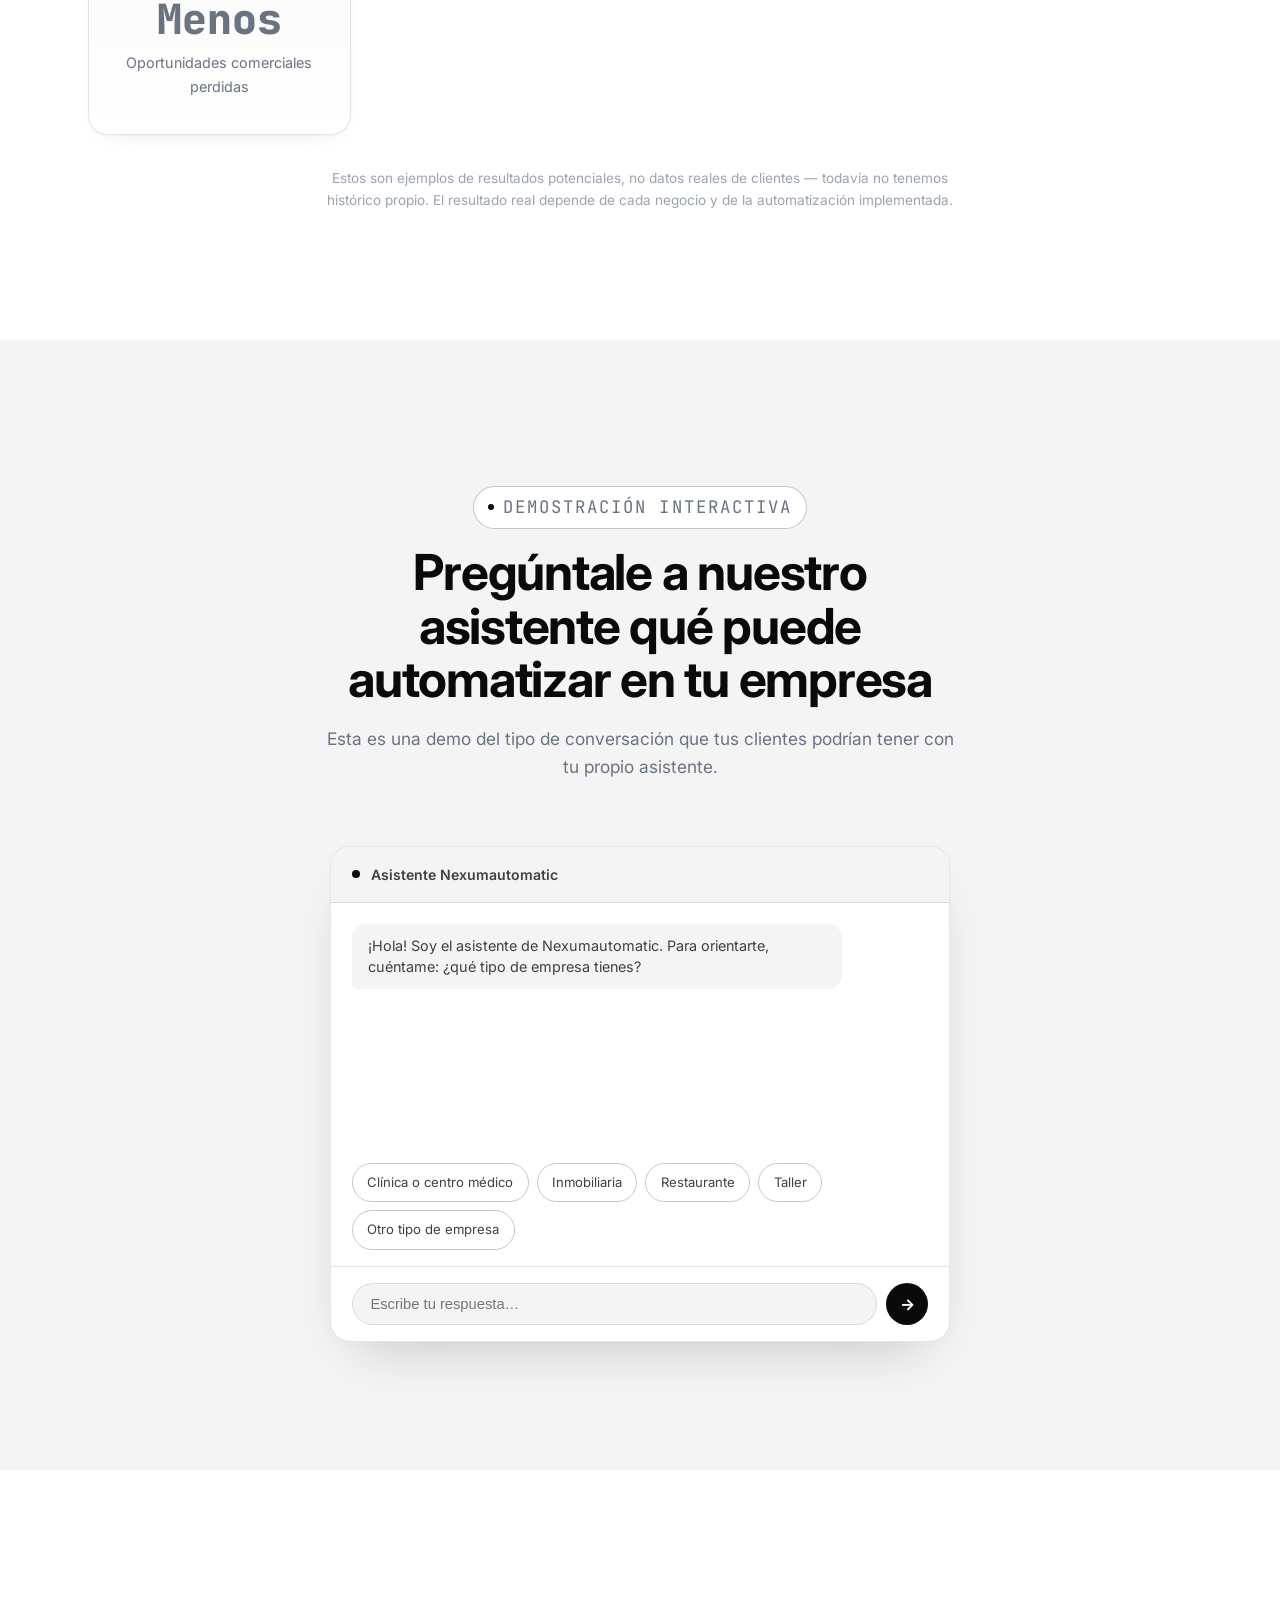
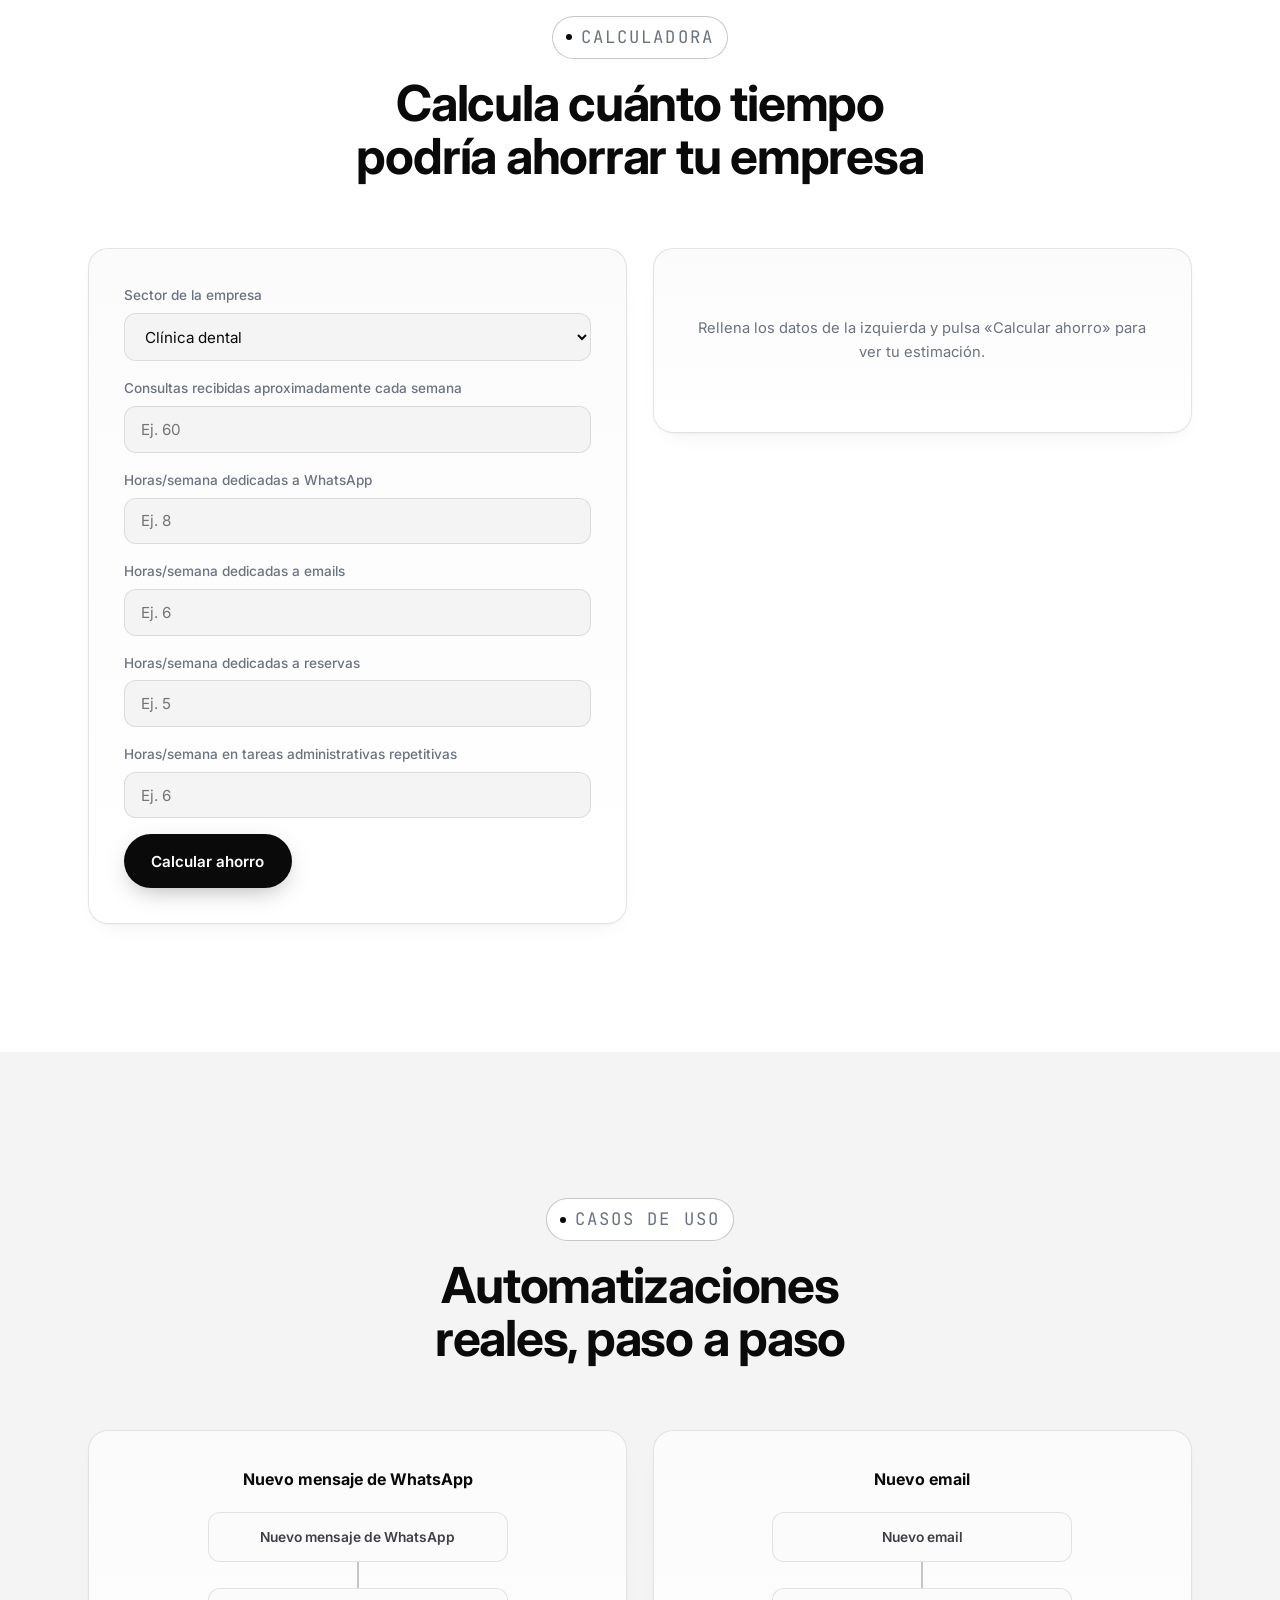
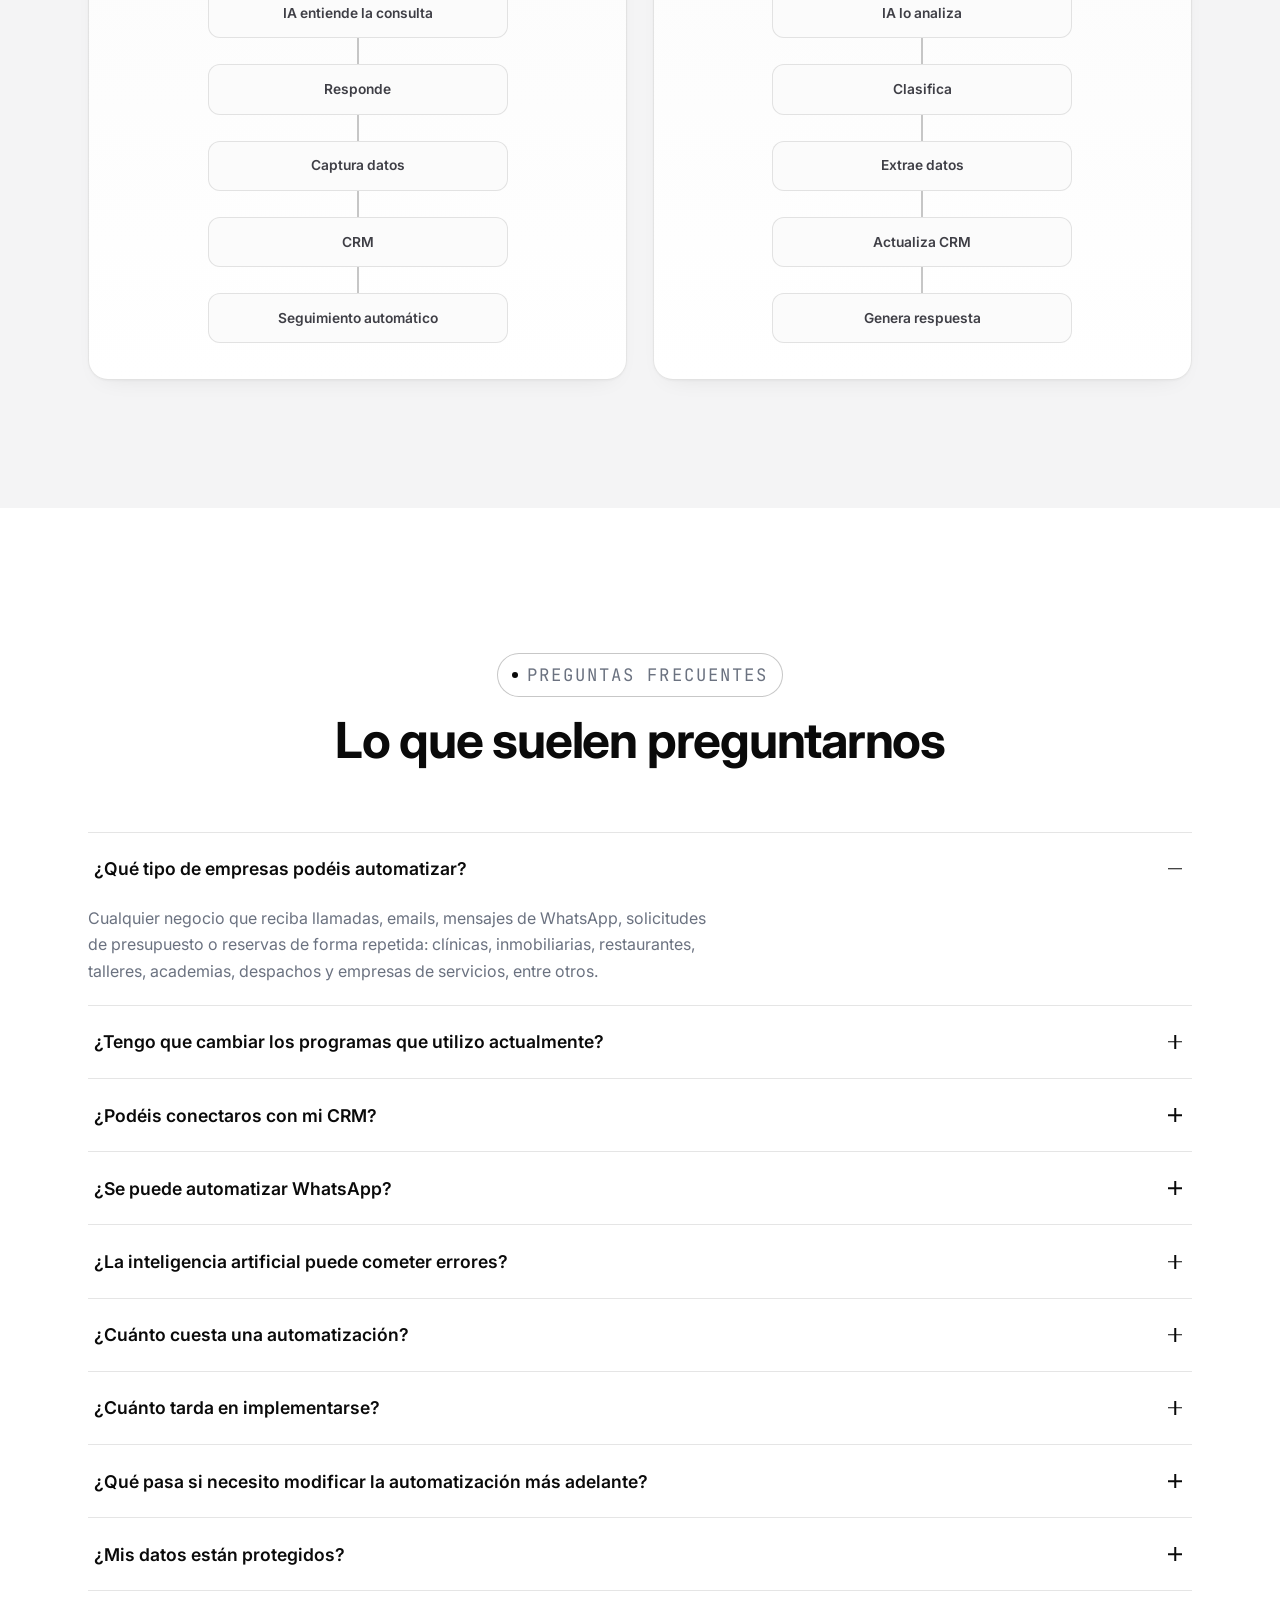
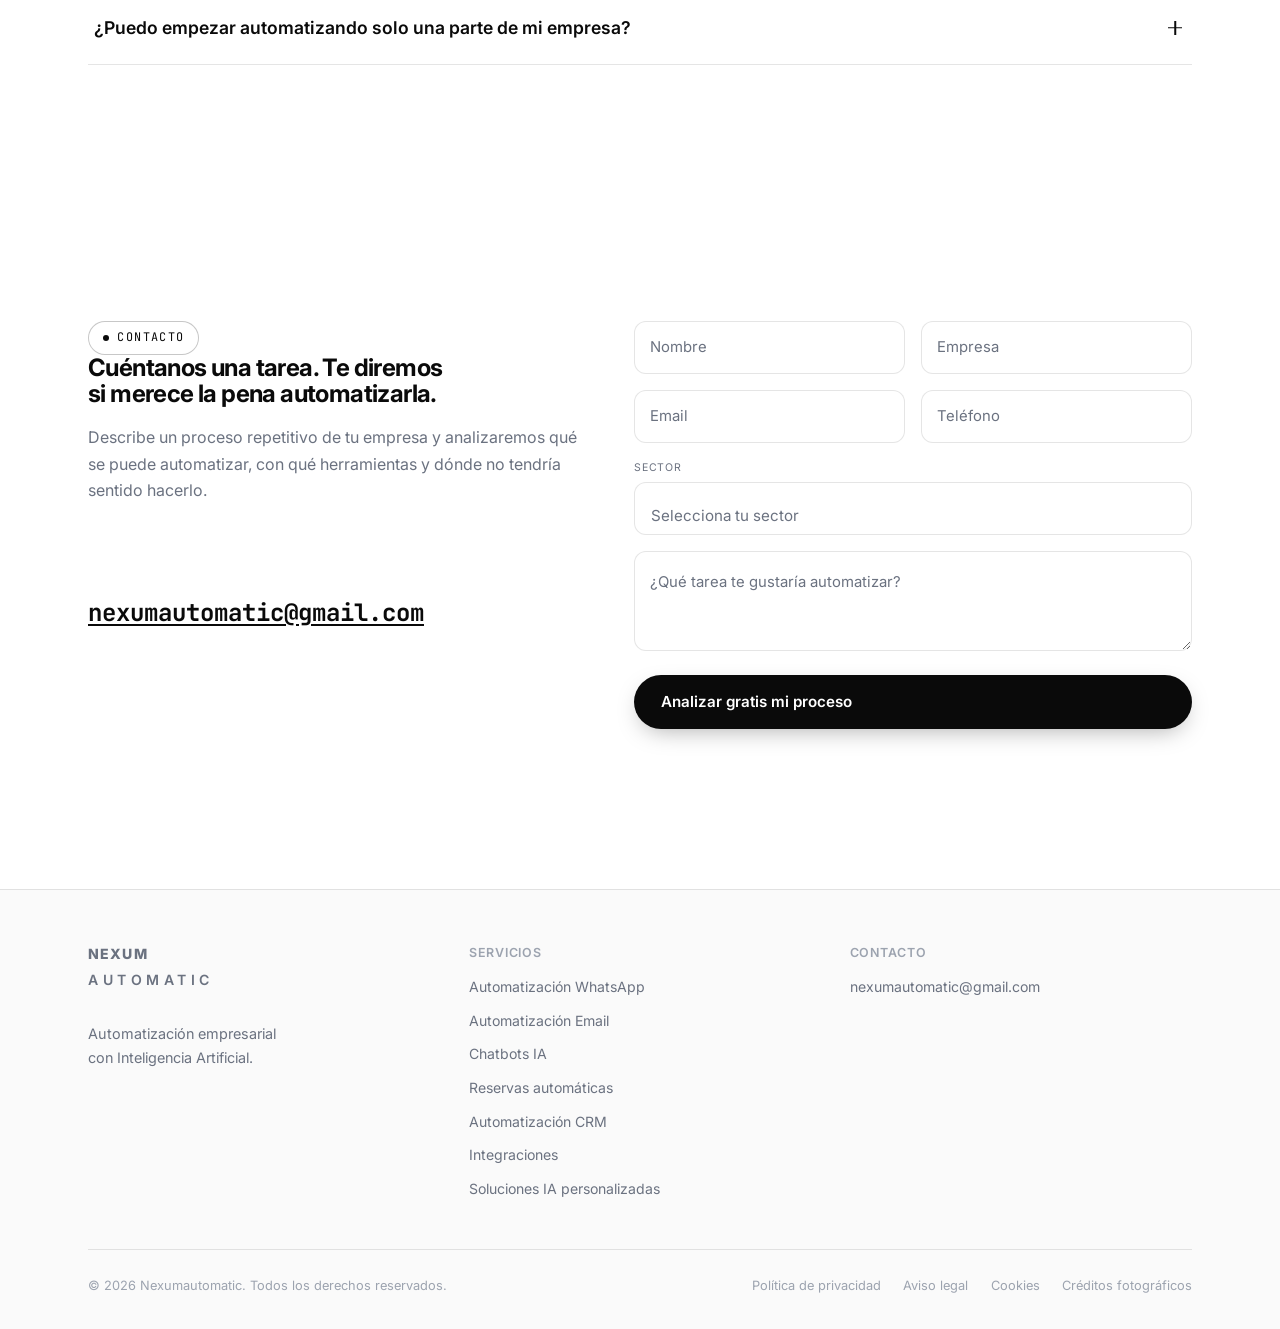
==== commit bc03344f: "Cambia la tarjeta CRM por Llamadas en la escena de "Así funciona" Cambio de perspectiva pedido: la t" ====
--- a/index.html
+++ b/index.html
@@ -12,7 +12,7 @@
 <link rel="preconnect" href="https://fonts.gstatic.com" crossorigin>
 <link rel="stylesheet" href="https://fonts.googleapis.com/css2?family=JetBrains+Mono:wght@400;500;600;700;800&family=Inter:wght@300;400;500;600;700;800&display=swap">
 
-<link rel="stylesheet" href="styles.css?v=20260905e">
+<link rel="stylesheet" href="styles.css?v=20260905f">
 <noscript><style>
   [data-reveal]{opacity:1!important;transform:none!important;}
   .faq-a{grid-template-rows:1fr!important;opacity:1!important;}
@@ -237,9 +237,9 @@
             <div class="hw-tool-text"><strong>Agenda</strong><p>Comprueba disponibilidad</p></div>
             <span class="hw-tool-done">✓ Hecho</span>
           </div>
-          <div class="hw-tool hw-tool-crm" data-hw-tool>
-            <span class="hw-tool-icon" aria-hidden="true">▥</span>
-            <div class="hw-tool-text"><strong>CRM</strong><p>Actualiza el contacto</p></div>
+          <div class="hw-tool hw-tool-llamadas" data-hw-tool>
+            <span class="hw-tool-icon" aria-hidden="true">☎</span>
+            <div class="hw-tool-text"><strong>Llamadas</strong><p>Automatiza llamadas</p></div>
             <span class="hw-tool-done">✓ Hecho</span>
           </div>
           <div class="hw-tool hw-tool-automatiza" data-hw-tool>
--- a/styles.css
+++ b/styles.css
@@ -446,7 +446,7 @@
   .hw-analyzing { top: 50%; left: 50%; translate: 0 -50%; margin-left: 130px; opacity: 0; }
   .hw-tool { top: 50%; left: 50%; translate: -50% -50%; opacity: 0; }
   .hw-tool-agenda { margin: -210px 0 0 -98px; }
-  .hw-tool-crm { margin: -60px 0 0 130px; }
+  .hw-tool-llamadas { margin: -60px 0 0 130px; }
   .hw-tool-automatiza { margin: 150px 0 0 -140px; }
   .hw-actions-done { top: 50%; left: 50%; translate: 0 -50%; margin: 140px 0 0 130px; opacity: 0; }
 }
